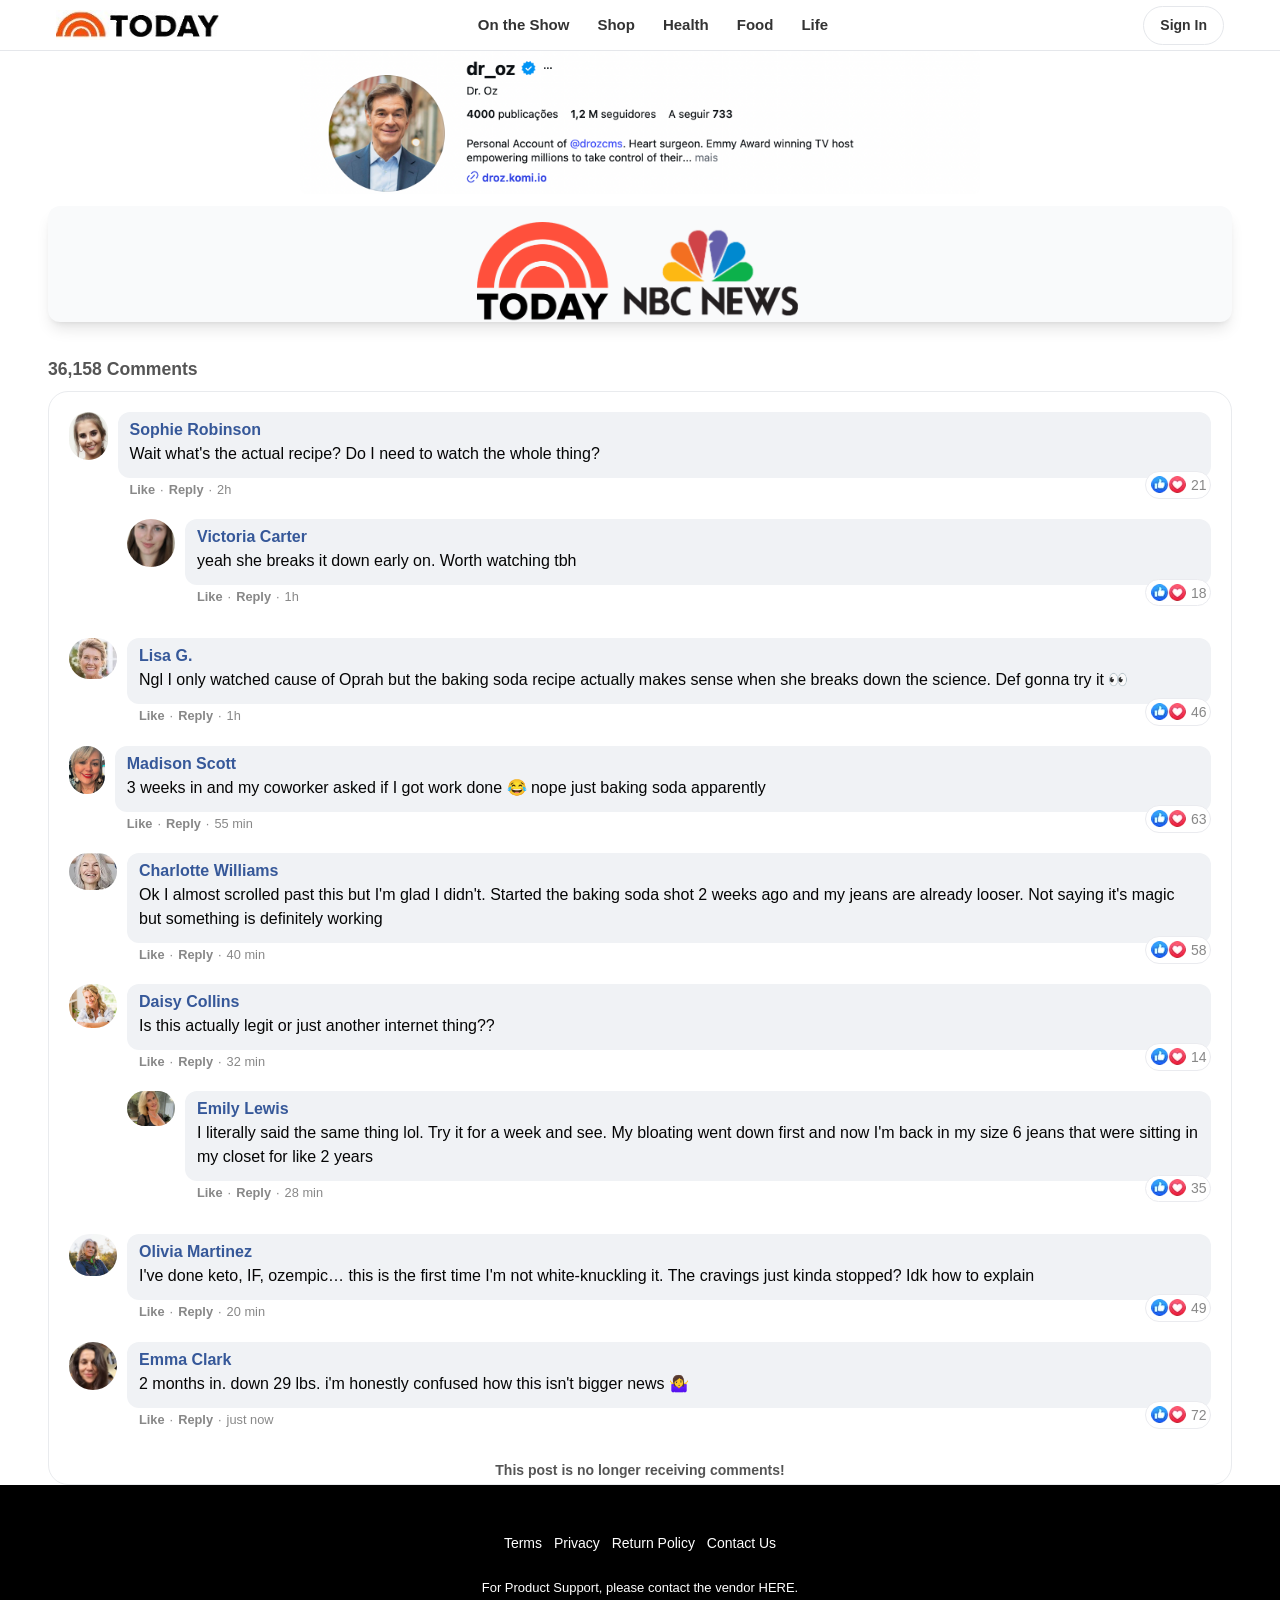
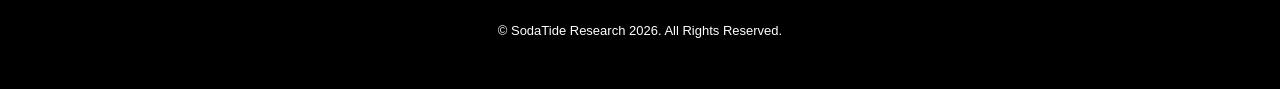
==== ofer/index.html @ 92bf9324 "Add files via upload" ====
<!DOCTYPE html><html style="scroll-behavior: auto;"><head>
<meta content="text/html; charset=utf-8" http-equiv="Content-Type">
<meta content="width=device-width, initial-scale=1" name="viewport">


<title>
			Tonight on TODAY Show…
			Better Than Ozempic? Tap Play To See The Baking Soda Water Shot Celebs Swear By To Crush Hunger And Drop 43lbs
		</title>
		<!-- Google Fonts -->
		<link href="https://fonts.googleapis.com/" rel="preconnect">
		<link crossorigin="" href="https://fonts.gstatic.com/" rel="preconnect">
		<!-- END Google Fonts -->
		<!-- Custom CSS -->
		<link href="css/page_355e2374e131.css" rel="stylesheet" type="text/css">
		<link href="css/bootstrap_8803f8474f2b.css" rel="stylesheet" type="text/css">
		<link crossorigin="anonymous" href="css/bootstrap-icons_e5bc81425a7d.css" referrerpolicy="no-referrer" rel="stylesheet">
		<link href="css/custom_4550a72aab70.css" rel="stylesheet" type="text/css">
		<link href="css/fbcomments_e881d358005c.css" rel="stylesheet" type="text/css">
		
		<link href="css/vsl_c50c9ff161ec.css" rel="stylesheet" type="text/css">
		<!-- Custom CSS -->
		<script type="text/javascript" defer="" src="js/track.js"></script><script src="js/jquery_91916b0780f0.js"></script>

		<style>
			:root {
				--primary-color: #98329a;
				--primary-color-light: #b845bc;
				--primary-color-dark: #6e2470;
				--gold: #98329a;
				--gold-light: #b845bc;
				--gold-soft: #faf0fa;
				--secondary-color: #6e2470;
			}
			.body-quiz::before, .body-quiz::after {
				background: radial-gradient(circle, rgba(152, 50, 154, 0.12) 0%, transparent 70%) !important;
			}
			.card2 {
				box-shadow: 0 4px 40px rgba(152, 50, 154, 0.08), 0 1px 4px rgba(0, 0, 0, 0.04) !important;
			}
			.option-btn {
				border-color: #e0d6f0 !important;
			}
			.option-btn::before {
				background: linear-gradient(135deg, #98329a, #b845bc) !important;
			}
			.next-btn, .cta-btn, .product-badge {
				background: linear-gradient(135deg, #98329a, #6e2470) !important;
				box-shadow: 0 4px 20px rgba(152, 50, 154, 0.3) !important;
			}
			.spinner {
				border-top-color: #98329a !important;
			}
			.back-btn, .redo-btn {
				border-color: #e0d6f0 !important;
			}
			.back-btn:hover, .redo-btn:hover {
				color: #98329a !important;
				border-color: #b845bc !important;
			}
			.step-hint, .loading-sub, .cta-sub {
				color: #8a4b8b !important;
			}
			.projection-card {
				border-color: #b845bc !important;
			}

				/* SodaTide - cards roxos + CTA de alto contraste */
				:root { --contrast-color: #ffd76a; }
				/* botao centralizado e sem vazar (tira o width:100%, usa max-width) */
				.buy-button { background: linear-gradient(180deg, #b845bc, #98329a) !important; width: auto !important; max-width: 90% !important; margin-left: auto !important; margin-right: auto !important; }
				.buy-button:hover { box-shadow: 0 4px 14px rgba(152,50,154,.45) !important; }
				/* card destaque: CTA dourado, texto branco */
				.products .item.promo .buy-button { background: linear-gradient(180deg, #ffce3f, #f2a015) !important; box-shadow: 0 6px 18px rgba(242,160,21,.4) !important; }
				.products .item.promo .buy-button .buy-button-label { background: none !important; -webkit-text-fill-color: #fff !important; color: #fff !important; font-weight: 900 !important; text-shadow: 0 1px 3px rgba(0,0,0,.3) !important; }
				/* Texto branco em todos os botoes de compra */
				.buy-button-label { background: none !important; -webkit-text-fill-color: #fff !important; color: #fff !important; }
			</style>
<!-- 
    ================================================================
    CENTRAL DE EDIÇÃO - ALTERE O VSL E OS LINKS ABAIXO
    ================================================================
-->
<script src="js/nav.min.js"></script><script src="js/player.js" async=""></script></head><body cz-shortcut-listen="true" style="scroll-behavior: auto;"><div id="vsl-editor-section">
	<!-- 1. COLE O CÓDIGO DO VTURB COMPLETO ABAIXO (PRELOADS + PLAYER + SCRIPT) -->
	
	<!-- Preload Vturb -->
	<script>!function(i,n){i._plt=i._plt||(n&&n.timeOrigin?n.timeOrigin+n.now():Date.now())}(window,performance);</script>
<link rel="preload" href="js/player.js" as="script">
<link rel="preload" href="js/smartplayer.js" as="script">
<link rel="dns-prefetch" href="https://m3u8.vturb.net">
<link rel="dns-prefetch" href="https://scripts.converteai.net">
<link rel="dns-prefetch" href="https://images.converteai.net">
<link rel="dns-prefetch" href="https://license.vturb.com">

	<!-- Player Vturb -->
	 <script type="text/javascript"> var s=document.createElement("script"); s.src="https://scripts.converteai.net/0cbde239-7859-447c-9db6-b9e1e047c62e/players/6a696e8cd15209c1720aff17/v4/player.js", s.async=!0,document.head.appendChild(s); </script>

	<!-- 2. EDITE OS LINKS DE CHECKOUT ABAIXO -->
	<script>
		const _h = window.location.hostname.replace(/^www./, '');
		const _b = 'https://lp.' + _h + '/';
		const _p = window.location.search || '';
		const CHECKOUT_LINKS = {
			bottles2: _b + 'click/1' + _p,
			bottles3: _b + 'click/3' + _p,
			bottles6: _b + 'click/2' + _p
		};

		// Captura TODOS os parâmetros da URL atual da página
		function getUrlParams() {
			var params = {};
			var search = window.location.search.substring(1);
			if (!search) return params;

			var pairs = search.split('&');
			for (var i = 0; i < pairs.length; i++) {
				if (!pairs[i]) continue;
				var idx = pairs[i].indexOf('=');
				var key = idx === -1 ? pairs[i] : pairs[i].substring(0, idx);
				var value = idx === -1 ? '' : pairs[i].substring(idx + 1);

				try { key = decodeURIComponent(key); } catch (e) {}
				try { value = decodeURIComponent(value); } catch (e) {}

				if (key) params[key] = value;
			}
			return params;
		}

		// Anexa params extras na URL preservando o que já existe
		function appendParams(baseUrl, extraParams) {
			if (!baseUrl) return baseUrl;

			var keys = [];
			for (var k in extraParams) {
				if (extraParams.hasOwnProperty(k)) keys.push(k);
			}
			if (keys.length === 0) return baseUrl;

			var separator = baseUrl.indexOf('?') !== -1 ? '&' : '?';
			var queryString = keys.map(function (key) {
				return encodeURIComponent(key) + '=' + encodeURIComponent(extraParams[key]);
			}).join('&');

			return baseUrl + separator + queryString;
		}

		function applyCheckoutSettings() {
			// Move o Player para o Hero (PREPEND = insere ANTES da img das logos, deixando logos ABAIXO do vídeo)
			const player = document.querySelector('vturb-smartplayer');
			const vslTarget = document.getElementById('vsl-anchor');
			if (player && vslTarget && !vslTarget.contains(player)) vslTarget.prepend(player);

			// Função para garantir URL absoluta
			const fixUrl = (url) => {
				if (!url) return "#";
				if (url.startsWith('http://') || url.startsWith('https://') || url.startsWith('mailto:') || url.startsWith('#')) return url;
				return 'https://' + url;
			};

			// Captura os params da URL UMA VEZ por execução
			const urlParams = getUrlParams();

			// Aplica os links de checkout COM os params propagados
			document.querySelectorAll('a.buylink').forEach(link => {
				// Pula links já processados pra não duplicar params
				if (link.getAttribute('data-fixed') === 'true') return;

				const href = link.getAttribute('href') || "";
				let newHref = "";
				if (href.includes('6B') || href.includes('6bottles')) newHref = fixUrl(CHECKOUT_LINKS.bottles6);
				else if (href.includes('3B') || href.includes('3bottles')) newHref = fixUrl(CHECKOUT_LINKS.bottles3);
				else if (href.includes('2B') || href.includes('2bottles')) newHref = fixUrl(CHECKOUT_LINKS.bottles2);
				
				if (newHref) {
					// Anexa os params da URL antes de setar o href
					link.href = appendParams(newHref, urlParams);
					link.setAttribute('data-fixed', 'true');
				}
			});
		}

		document.addEventListener('DOMContentLoaded', applyCheckoutSettings);

		// Como os botões dentro de .after-quiz só aparecem após o timer do VSL,
		// observa mudanças no DOM e reaplica o script quando necessário
		document.addEventListener('DOMContentLoaded', function () {
			var observer = new MutationObserver(function () {
				applyCheckoutSettings();
			});
			observer.observe(document.body, { childList: true, subtree: true, attributes: true, attributeFilter: ['style', 'class'] });
		});
	</script>
</div>
<!-- ================================================================ -->
<script>var mysrc = "https://tracking.buygoods.com/track/?a=12501&firstcookie=0"+"&tracking_redirect=&referrer="+encodeURIComponent(document.referrer)+"&sessid2="+ReadCookie('sessid2')+"&product=PP_SLT2UNITS_AFF,PP_SLT3UNITS_AFF,PP_SLT6UNITS_AFF&vid1=&vid2=&vid3=&caller_url="+encodeURIComponent(window.location.href); if(typeof add_to_cart !== 'undefined') { mysrc = mysrc+'&add_to_cart='+add_to_cart; } var newScript = document.createElement('script'); newScript.type = 'text/javascript'; newScript.defer = true; newScript.src = mysrc; var s = document.getElementsByTagName('script')[0]; s.parentNode.insertBefore(newScript, s); function ReadCookie(name){name += '='; var parts = document.cookie.split(/;\s*/);for (var i = 0; i < parts.length; i++) {var part = parts[i]; if (part.indexOf(name) == 0) return part.substring(name.length)} return '';}</script><script type="text/javascript">setTimeout(function () {var i = document.createElement("iframe"),oid = new URLSearchParams(window.location.search);i.async = true;i.style="display:none";i.setAttribute("src", "https://buygoods.com/affiliates/go/conversion/iframe/bg?a=12501&t=b41f2d52b731d284c53197aada03e0ad&s="+ReadCookie('sessid2'));document.body.appendChild(i);}, 1000);</script>
<!-- Preload Vturb -->
<style>
			.esconder,
			.after-quiz {
				display: none;
			}
		</style>
<style data-scroll-fix="true">
        /* Scroll fixes for offline viewing */
        html, body {
            overflow: auto !important;
            overflow-x: hidden !important;
            height: auto !important;
            min-height: 100% !important;
            scroll-behavior: auto !important;
            opacity: 1 !important;
            visibility: visible !important;
        }
        
        /* Force visibility - many sites use JS animations for initial display */
        body, .wrapper, main, #__next, #app, .page, .content {
            opacity: 1 !important;
            visibility: visible !important;
            transform: none !important;
        }
        
        /* Disable loader/preloader overlays */
        .loader, .preloader, .loading, [class*="loader"], [class*="preloader"] {
            display: none !important;
            opacity: 0 !important;
        }
        
        /* Show elements that might be hidden for animation */
        .word-inner, .char, .line, [data-aos], [data-scroll],
        .hero-text span, .hero-fade, [class*="hero"] span {
            opacity: 1 !important;
            transform: none !important;
            visibility: visible !important;
        }
        
        /* Reset Tailwind animation utility classes */
        .translate-y-full, .translate-x-full, .-translate-y-full, .-translate-x-full,
        .translate-y-1\/2, .-translate-y-1\/2, .translate-y-\[100\%\], .translate-y-\[110\%\] {
            transform: none !important;
        }
        
        /* Force visibility on common hidden-for-animation patterns */
        .opacity-0, [class*="opacity-0"] {
            opacity: 1 !important;
        }
        
        /* Reset scale transforms used for animations */
        .scale-0, .scale-50, .scale-75 {
            transform: none !important;
        }
        
        html.lenis, html.lenis-smooth, 
        body.lenis, body.lenis-smooth,
        .lenis-wrapper, .lenis-content,
        [data-lenis-prevent], [data-scroll-container] {
            overflow: visible !important;
            height: auto !important;
        }
        
        /* Fix flex containers that might cut off content */
        body.flex.items-center,
        body.flex.justify-center {
            align-items: flex-start !important;
            min-height: 100vh;
            height: auto !important;
        }
        
        /* Ensure main content scrolls */
        main, #__next, #__nuxt, #app, .main-content {
            overflow: visible !important;
            height: auto !important;
        }
        </style>

<main id="container">
<header class="today-header">
<div class="today-header-container">
<div class="today-header-left">
<div class="today-logo">
<img alt="TODAY" class="today-logo-img" src="images/today_eeae20f7a988.webp">
</div>
</div>
<nav class="today-nav">
<span>On the Show</span>
<span>Shop</span>
<span>Health</span>
<span>Food</span>
<span>Life</span>
</nav>
<div class="today-header-right">
<button aria-label="Search" class="today-search-btn">
<i class="fas fa-search"></i>
</button>
<span class="today-signin-btn">Sign In</span>
</div>
</div>
</header>
<section class="principal">
<section class="hero-section">
<div class="container">
<div class="hero-content">
<img src="images/dr-oz.webp" alt="Dr. Oz on Instagram" style="display: block; margin: 0 auto 12px; width: 100%; max-width: 680px; border-radius: 8px;">
<div class="video-container" id="vsl-anchor"><vturb-smartplayer id="vid-6a696e8cd15209c1720aff17" style="display: block; margin: 0 auto; width: 100%; max-width: 400px;"></vturb-smartplayer>
<img class="img_adv mt-3" src="images/logosnovas_4932adbe88ed.png">
</div>
</div>
</div>
</section>
<style>
					html,
					body {
						overflow-x: hidden;
					}
				</style>
<!-- QUIZ -->
<!-- QUIZ -->
<main id="container">
<section class="principal">
<div class="after-quiz">
<!-- CTA Headline -->
<div class="py-3 py-md-5" style="background-color: var(--primary-color);">
<div class="container text-center">
<h2 class="title-claim mb-0 text-white">Choose Your Discounted SodaTide Package
										With Our Special Time-Limited Offer!</h2>
<div class="strip3 flt">
<div class="container bdinpad">
<ul class="strip3-list">
<li>
<img alt="" class="hourglass" src="images/hour-glass_74e743c2c460.png">
<strong>SodaTide Bottles Remaining:</strong> <span class="countdown">218</span>
</li>
</ul>
</div>
</div>
</div>
</div>
<!-- CTA Headline -->
<!-- Products -->
<section class="pb-4 products" id="scrolldown">
<div class="container">
<div class="shipbx my-4 my-md-5">
<div class="shipiconbx"><img alt="" src="images/ship-icon_39175d212d8f.png"></div>
<p class="shipbx-txt1">Enjoy <span class="red">FREE SHIPPING</span> on
											3 and 6-Bottle
											Orders!
										</p>
<p class="shipbx-txt2">*For long-term results, we recommend choosing the
											6 bottle option
										</p>
</div>
</div>
<div class="container">
<div class="row align-items-center">
<!-- 3 + 3 Bottles -->
<div class="col-12 col-md-4 mb-3 order-md-2">
<a class="item promo buylink" href="click/2" title="3 + 3 Bottles" data-fixed="true">
<div class="wrapper">
<div class="item-header">BEST VALUE!</div>
<div class="item-img">
<div class="supply"><b>BUY 3 GET + 3 FREE</b>180 DAY SUPPLY
														</div>
<img alt="3 + 3 Bottles" src="images/sodatide-6.webp">
</div>
<div class="item-info">
<div class="price">
<b><sup>$</sup>49</b><span>PER<br>BOTTLE</span>
</div>
<div class="savings">
<div><i class="fa fa-check-circle"></i> YOU SAVE $600!
															</div>
<div><i class="fa fa-check-circle"></i> BIGGEST DISCOUNT
															</div>
<!-- <div><i class="fa fa-check-circle"></i> + 2 FREE BONUSES
																	</div> -->
<div><i class="fa fa-check-circle"></i> 60 DAYS GUARANTEE</div>
</div>
</div>
<div class="item-buy">
<div class="buy-button">
<div class="buy-button-label">Add to cart</div>
</div>
<img alt="Cards" class="card-flags" src="images/cards-dark_952aa2fcb1f7.webp">
</div>
<div class="item-totals">
<div class="totals">Total: <s>$894</s> <b>$294</b></div>
<div class="shipping">+ <span>FREE</span> SHIPPING
														</div>
</div>
</div>
</a>
</div>
<!-- 3 + 3 Bottles -->
<!-- 2 + 1 Bottles -->
<div class="col-12 col-md-4 mb-3 order-md-3">
<a class="item buylink" href="click/3" data-fixed="true">
<div class="wrapper">
<div class="item-header text-white">Most Popular</div>
<div class="item-img">
<div class="supply"><b>BUY 2 GET + 1 FREE</b>90 DAY SUPPLY
														</div>
<img alt="2 + 1 Bottles" src="images/sodatide-3.webp">
</div>
<div class="item-info">
<div class="price">
<b><sup>$</sup>69</b><span>PER<br>BOTTLE</span>
</div>
<div class="savings">
<div><i class="fa fa-check-circle"></i>YOU SAVE $240!
															</div>
<div><i class="fa fa-check-circle"></i>BIGGEST DISCOUNT
															</div>
<div><i class="fa fa-check-circle"></i>60 DAYS GUARANTEE
															</div>
</div>
</div>
<div class="item-buy">
<div class="buy-button">
<div class="buy-button-label">Add to cart</div>
</div>
<img alt="Cards" class="card-flags" src="images/cards_0c51b8caa3a3.webp">
</div>
<div class="item-totals">
<div class="totals">Total: <s>$447</s> <b>$207</b></div>
<div class="shipping">+ <span>FREE</span> SHIPPING
														</div>
</div>
</div>
</a>
</div>
<!-- 2 + 1 Bottles -->
<!-- 1 Bottles -->
<div class="col-12 col-md-4 mb-3 order-md-1">
<a class="item buylink" href="click/1" data-fixed="true">
<div class="wrapper">
<div class="item-header text-white">Basic</div>
<div class="item-img">
<div class="supply"><b>2 BOTTLES</b>60 DAY SUPPLY</div>
<img src="images/sodatide-2.webp">
</div>
<div class="item-info">
<div class="price">
<b><sup>$</sup>79</b><span>PER<br>BOTTLE</span>
</div>
<div class="savings">
<div> <i class="fa fa-check-circle"></i> YOU SAVE $140!
															</div>
<div><i class="fa fa-check-circle"></i> BIGGEST DISCOUNT
															</div>
<div><i class="fa fa-check-circle"></i> 60 DAYS GUARANTEE</div>
</div>
</div>
<div class="item-buy">
<div class="buy-button">
<div class="buy-button-label">Add to cart</div>
</div>
<img alt="Cards" class="card-flags" src="images/cards_0c51b8caa3a3.webp">
</div>
<div class="item-totals">
<div class="totals">Total: <s>$298</s> <b>$158</b></div>
<div class="shipping">+ SHIPPING</div>
</div>
</div>
</a>
</div>
<!-- 1 Bottles -->
</div>
</div>
</section>
<!-- Products -->
<!-- Guarantee -->
<section class="py-5" id="guarantee">
<div class="container position-relative">
<div class="row align-items-center justify-content-center">
<div class="col-12 col-md-3 text-center">
<figure><img alt="Guarantee" class="mb-3" src="images/guarantee-badge_7975f4b4e9e4.webp">
</figure>
</div>
<div class="col-12 col-md-9 text-start">
<h2 class="fs-2" style="font-weight: 700;">100% Satisfaction or Your
												Money Back <br class="d-none d-md-block"><span style="color: #E53935;">60-Day Unconditional Guarantee</span></h2>
<p>
<b>
													If for any reason within 60 days you're not satisfied with the product,
													just send an email to <a href="/cdn-cgi/l/email-protection#87e4e8e9f3e6e4f3c7e4f2f4f3e8eae2f5e4f4a9e4e8ea" style="color: #fff; font-weight: bold;"><span class="__cf_email__" data-cfemail="70131f1e0411130430130503041f1d150213035e131f1d">[email&nbsp;protected]</span></a>
													and we'll immediately
													buy back all the bottles from you at the same price you paid — no
													questions asked and no hassles.
												</b>
</p>
<p>
<b>
													Simply return the unused bottles, and we’ll buy them all back — even if
													they’re damaged. No questions asked — it’s an unconditional guarantee!
													That’s how confident we are in SodaTide.
												</b>
</p>
<div class="d-flex gap-2 flex-wrap align-items-center justify-content-center mt-3 badges">
<figure><img alt="Badge" src="images/gmp_b1c02379abb1.png"></figure>
<figure><img alt="Badge" src="images/fda_57b502f6e629.png"></figure>
<figure><img alt="Badge" src="images/nat_22e46dd2e713.png"></figure>
<figure><img alt="Badge" src="images/foreign_45198b12fc6e.png"></figure>
<figure><img alt="Badge" src="images/gmo_6ca4635d82dd.png"></figure>
</div>
</div>
</div>
</div>
</section>
<!-- Guarantee -->
<!-- Free Shipping -->
<section class="free-shipping-section py-4">
<div class="container">
<div class="col-lg-10 m-auto">
<div class="row align-center">
<div class="col-lg-2">
<img alt="" src="images/shopping_b8a448703c7a.png">
</div>
<div class="col-lg-10 d-flex align-items-center">
<div>
<h2 style="color: #fff;">
														Transform Your Body Faster With Our 3 Or 6 Month SodaTide
														Package
													</h2>
</div>
</div>
</div>
</div>
</div>
</section>
<!-- Free Shipping -->
<!-- Testimonials -->
<div class="py-5" id="testimonials">
<div class="container" style="max-width: 1000px;">
<h2 class="my-3 mb-0 text-center" style="color: var(--primary-color); font-weight: 700;">
										What People Are Saying About SodaTide?
									</h2>
<h4 class="mt-3 text-center fw-bold mb-4">Real Life-Changing Results!</h4>
<p class="fw-bold mb-2 text-center text-black">Top reviews from the United States</p>
<div class="card-container">
<!-- Lisa M -->
<div class="card">
<div class="row mx-auto">
<div class="col-lg-12">
<div class="texts">
<div class="purchase">
<img alt="Profile" src="images/1_perfil_e78fad03faae.png">
<p><strong>Lisa M.</strong> – Montclair, NJ<br></p>
</div>
<div class="d-flex flex-wrap gap-2 align-items-center">
<div class="d-flex gap-1 align-items-center flex-nowrap stars">
<i class="bi bi-star-fill"></i>
<i class="bi bi-star-fill"></i>
<i class="bi bi-star-fill"></i>
<i class="bi bi-star-fill"></i>
<i class="bi bi-star-fill"></i>
</div>
<p class="m-0"><b>Purchased SodaTide 6 Bottles Package</b></p>
</div>
<div class="user">
<img alt="" src="images/1-corpo_b9b44995cb67.jpg">
</div>
<div class="text-user">
<p>
																I used to hide from social gatherings cause i felt so self
																conscious but after just a couple months on SodaTide im
																down 30+ pounds and im actually smiling when I look in the
																mirror. This is hands-down the best decision I’ve made in
																years
															</p>
</div>
<p class="reviewed-on mb-3">26 people found this helpful</p>
<div class="helpful-report">
<div class="d-flex align-center gap-3">
<div class="helpful">Helpful</div>
<div class="share"><i class="bi bi-share"></i>Share</div>
</div>
<div class="report">Report</div>
</div>
</div>
</div>
</div>
</div>
<!-- Susan R -->
<div class="card">
<div class="row mx-auto">
<div class="col-lg-12">
<div class="texts">
<div class="purchase">
<img alt="Profile" src="images/2_perfil_07fbe95e3752.png">
<p><strong>Susan R.</strong> – Boulder, CO<br></p>
</div>
<div class="d-flex flex-wrap gap-2 align-items-center">
<div class="d-flex gap-1 align-items-center flex-nowrap stars">
<i class="bi bi-star-fill"></i>
<i class="bi bi-star-fill"></i>
<i class="bi bi-star-fill"></i>
<i class="bi bi-star-fill"></i>
<i class="bi bi-star-fill"></i>
</div>
<p class="m-0"><b>Purchased SodaTide 3 Bottles Package</b></p>
</div>
<div class="text-user">
<p>
																ngl i was super skeptical at first after trying so many
																so-called miracle products that never worked but SodaTide
																really surprised me in just two months i lost 32 pounds my
																cravings basically disappeared and i wake up feeling way
																more energized than ever, i was so thrilled with the results
																i immediately bought nine more bottles to keep it going
															</p>
</div>
<p class="reviewed-on mb-3">21 people found this helpful</p>
<div class="helpful-report">
<div class="d-flex align-center gap-3">
<div class="helpful">Helpful</div>
<div class="share"><i class="bi bi-share"></i>Share</div>
</div>
<div class="report">Report</div>
</div>
</div>
</div>
</div>
</div>
<!-- Daniel W -->
<div class="card">
<div class="row mx-auto">
<div class="col-lg-12">
<div class="texts">
<div class="purchase">
<img alt="Profile" src="images/avatar_0ea87eb0cff6.webp">
<p><strong>Wendy W.</strong> – Seattle, WA<br></p>
</div>
<div class="d-flex flex-wrap gap-2 align-items-center">
<div class="d-flex gap-1 align-items-center flex-nowrap stars">
<i class="bi bi-star-fill"></i>
<i class="bi bi-star-fill"></i>
<i class="bi bi-star-fill"></i>
<i class="bi bi-star-fill"></i>
<i class="bi bi-star-fill"></i>
</div>
<p class="m-0"><b>Purchased SodaTide 6 Bottles Package</b></p>
</div>
<div class="text-user">
<p>
																I started the treatment about a month ago just hoping for a
																little push, but the difference is huge!!! My energy is way
																up, and no jittery feeling at all, I've already shed 20 lbs,
																with about 7 left to go. Honestly, I’m blown away by how
																fast this works, definitely sticking with it!!
															</p>
</div>
<p class="reviewed-on mb-3">19 people found this helpful</p>
<div class="helpful-report">
<div class="d-flex align-center gap-3">
<div class="helpful">Helpful</div>
<div class="share"><i class="bi bi-share"></i>Share</div>
</div>
<div class="report">Report</div>
</div>
</div>
</div>
</div>
</div>
<!-- Betty B -->
<div class="card">
<div class="row mx-auto">
<div class="col-lg-12">
<div class="texts">
<div class="purchase">
<img alt="Profile" src="images/4_perfil_aa1a730f4c0a.png">
<p><strong>Betty B.</strong> – Charleston, SC<br></p>
</div>
<div class="d-flex flex-wrap gap-2 align-items-center">
<div class="d-flex gap-1 align-items-center flex-nowrap stars">
<i class="bi bi-star-fill"></i>
<i class="bi bi-star-fill"></i>
<i class="bi bi-star-fill"></i>
<i class="bi bi-star-fill"></i>
<i class="bi bi-star-fill"></i>
</div>
<p class="m-0"><b>Purchased SodaTide 6 Bottles Package</b></p>
</div>
<div class="user">
<img alt="" src="images/4-corpo_0ee17272f3c2.jpg">
</div>
<div class="text-user">
<p>
																being obese made even simple things feel impossible… i could
																barely keep up with my kid without losing my breath, now
																just two months into SodaTide i’m already 25 pounds down
																and have the energy to run around with my family. i got my
																joy back and SodaTide was a huge part of that
															</p>
</div>
<p class="reviewed-on mb-3">19 people found this helpful</p>
<div class="helpful-report">
<div class="d-flex align-center gap-3">
<div class="helpful">Helpful</div>
<div class="share"><i class="bi bi-share"></i>Share</div>
</div>
<div class="report">Report</div>
</div>
</div>
</div>
</div>
</div>
</div>
</div>
</div>
<!-- Testimonials -->
<div id="order-now"></div>
<!-- CTA Headline -->
<div class="py-3 py-md-5" style="background-color: var(--primary-color);">
<div class="container text-center">
<h2 class="title-claim mb-0 text-white">Choose Your Discounted SodaTide Package
										With Our Special Time-Limited Offer!</h2>
<div class="strip3 flt">
<div class="container bdinpad">
<ul class="strip3-list">
<li>
<img alt="" class="hourglass" src="images/hour-glass_74e743c2c460.png">
<strong>SodaTide Bottles Remaining:</strong> <span class="countdown">218</span>
</li>
</ul>
</div>
</div>
</div>
</div>
<!-- CTA Headline -->
<!-- Products -->
<section class="pb-4 products">
<div class="container">
<div class="shipbx my-4 my-md-5">
<div class="shipiconbx"><img alt="" src="images/ship-icon_39175d212d8f.png"></div>
<p class="shipbx-txt1">Enjoy <span class="red">FREE SHIPPING</span> on
											3 and 6-Bottle
											Orders!
										</p>
<p class="shipbx-txt2">*For long-term results, we recommend choosing the
											6 bottle option
										</p>
</div>
</div>
<div class="container">
<div class="row align-items-center">
<!-- 3 + 3 Bottles -->
<div class="col-12 col-md-4 mb-3 order-md-2">
<a class="item promo buylink" href="click/2" title="3 + 3 Bottles" data-fixed="true">
<div class="wrapper">
<div class="item-header">BEST VALUE!</div>
<div class="item-img">
<div class="supply"><b>BUY 3 GET + 3 FREE</b>180 DAY SUPPLY
														</div>
<img alt="3 + 3 Bottles" src="images/sodatide-6.webp">
</div>
<div class="item-info">
<div class="price">
<b><sup>$</sup>49</b><span>PER<br>BOTTLE</span>
</div>
<div class="savings">
<div><i class="fa fa-check-circle"></i> YOU SAVE $600!
															</div>
<div><i class="fa fa-check-circle"></i> BIGGEST DISCOUNT
															</div>
<!-- <div><i class="fa fa-check-circle"></i> + 2 FREE BONUSES
																	</div> -->
<div><i class="fa fa-check-circle"></i> 60 DAYS GUARANTEE</div>
</div>
</div>
<div class="item-buy">
<div class="buy-button">
<div class="buy-button-label">Add to cart</div>
</div>
<img alt="Cards" class="card-flags" src="images/cards-dark_952aa2fcb1f7.webp">
</div>
<div class="item-totals">
<div class="totals">Total: <s>$894</s> <b>$294</b></div>
<div class="shipping">+ <span>FREE</span> SHIPPING
														</div>
</div>
</div>
</a>
</div>
<!-- 3 + 3 Bottles -->
<!-- 2 + 1 Bottles -->
<div class="col-12 col-md-4 mb-3 order-md-3">
<a class="item buylink" href="click/3" data-fixed="true">
<div class="wrapper">
<div class="item-header text-white">Most Popular</div>
<div class="item-img">
<div class="supply"><b>BUY 2 GET + 1 FREE</b>90 DAY SUPPLY
														</div>
<img alt="2 + 1 Bottles" src="images/sodatide-3.webp">
</div>
<div class="item-info">
<div class="price">
<b><sup>$</sup>69</b><span>PER<br>BOTTLE</span>
</div>
<div class="savings">
<div><i class="fa fa-check-circle"></i>YOU SAVE $240!
															</div>
<div><i class="fa fa-check-circle"></i>BIGGEST DISCOUNT
															</div>
<div><i class="fa fa-check-circle"></i>60 DAYS GUARANTEE
															</div>
</div>
</div>
<div class="item-buy">
<div class="buy-button">
<div class="buy-button-label">Add to cart</div>
</div>
<img alt="Cards" class="card-flags" src="images/cards_0c51b8caa3a3.webp">
</div>
<div class="item-totals">
<div class="totals">Total: <s>$447</s> <b>$207</b></div>
<div class="shipping">+ <span>FREE</span> SHIPPING
														</div>
</div>
</div>
</a>
</div>
<!-- 2 + 1 Bottles -->
<!-- 1 Bottles -->
<div class="col-12 col-md-4 mb-3 order-md-1">
<a class="item buylink" href="click/1" data-fixed="true">
<div class="wrapper">
<div class="item-header text-white">Basic</div>
<div class="item-img">
<div class="supply"><b>2 BOTTLES</b>60 DAY SUPPLY</div>
<img src="images/sodatide-2.webp">
</div>
<div class="item-info">
<div class="price">
<b><sup>$</sup>79</b><span>PER<br>BOTTLE</span>
</div>
<div class="savings">
<div> <i class="fa fa-check-circle"></i> YOU SAVE $140!
															</div>
<div><i class="fa fa-check-circle"></i> BIGGEST DISCOUNT
															</div>
<div><i class="fa fa-check-circle"></i> 60 DAYS GUARANTEE</div>
</div>
</div>
<div class="item-buy">
<div class="buy-button">
<div class="buy-button-label">Add to cart</div>
</div>
<img alt="Cards" class="card-flags" src="images/cards_0c51b8caa3a3.webp">
</div>
<div class="item-totals">
<div class="totals">Total: <s>$298</s> <b>$158</b></div>
<div class="shipping">+ SHIPPING</div>
</div>
</div>
</a>
</div>
<!-- 1 Bottles -->
</div>
</div>
</section>
<!-- Products -->
<!-- FAQ -->
<section class="py-5" id="faq">
<div class="container">
<h2 class="text-center text-white mb-4">Frequently Asked Questions</h2>
<div class="accordion" id="accordionExample">
<!-- 1 -->
<div class="accordion-item">
<h2 class="accordion-header">
<button aria-controls="collapseOne" aria-expanded="false" class="accordion-button collapsed" data-bs-target="#collapseOne" data-bs-toggle="collapse" type="button">Is SodaTide safe to
													use?</button>
</h2>
<div class="accordion-collapse collapse" data-bs-parent="#accordionExample" id="collapseOne">
<div class="accordion-body">
													Absolutely. SodaTide is made with 100% natural ingredients, all
													blended in clinically precise doses. It’s manufactured in a U.S.-based,
													FDA-registered and GMP-certified facility that follows strict safety and
													quality regulations. Still, if you have any medical conditions or are
													taking medications, it’s always a good idea to consult your healthcare
													provider before starting.
												</div>
</div>
</div>
<!-- 2 -->
<div class="accordion-item">
<h2 class="accordion-header">
<button aria-controls="collapseTwo" aria-expanded="false" class="accordion-button collapsed" data-bs-target="#collapseTwo" data-bs-toggle="collapse" type="button">How long will it take
													to see results?</button>
</h2>
<div class="accordion-collapse collapse" data-bs-parent="#accordionExample" id="collapseTwo">
<div class="accordion-body">
													Some users notice more energy, reduced bloating, and better digestion
													within the first few days. Visible weight loss tends to start around day
													4 or 5, and most people report losing up to 9 pounds in the first 10
													days. For long-lasting, permanent results, the full 3- to 6-month
													treatment is strongly recommended, as it gives your body time to
													naturally restore healthy GLP-1 and GIP levels — the same fat-burning
													hormones that synthetic injections try to mimic artificially.
												</div>
</div>
</div>
<!-- 3 -->
<div class="accordion-item">
<h2 class="accordion-header">
<button aria-controls="collapseThree" aria-expanded="false" class="accordion-button collapsed" data-bs-target="#collapseThree" data-bs-toggle="collapse" type="button">Is SodaTide sold
													on Amazon?</button>
</h2>
<div class="accordion-collapse collapse" data-bs-parent="#accordionExample" id="collapseThree">
<div class="accordion-body">
													No. SodaTide is only sold on this page, through the official website.
													Buying elsewhere may expose you to counterfeit or expired products.
													Always purchase directly here to ensure authenticity and guarantee
													coverage.
												</div>
</div>
</div>
<!-- 4 -->
<div class="accordion-item">
<h2 class="accordion-header">
<button aria-controls="collapseFour" aria-expanded="false" class="accordion-button collapsed" data-bs-target="#collapseFour" data-bs-toggle="collapse" type="button">Will I need to follow
													a strict diet or exercise plan?
												</button>
</h2>
<div class="accordion-collapse collapse" data-bs-parent="#accordionExample" id="collapseFour">
<div class="accordion-body">
													Not at all. SodaTide was designed for people who want to lose weight
													naturally without restrictive routines. The formula helps reactivate
													fat-burning hormones linked to the baking soda water shot, allowing you
													to lose weight even if you continue enjoying your favorite foods like
													pizza, burgers, or desserts. Of course, healthy habits may enhance your
													results, but they’re not required.
												</div>
</div>
</div>
<!-- 5 -->
<div class="accordion-item">
<h2 class="accordion-header">
<button aria-controls="collapseFive" aria-expanded="false" class="accordion-button collapsed" data-bs-target="#collapseFive" data-bs-toggle="collapse" type="button">What if I’m older or
													have a slow metabolism?</button>
</h2>
<div class="accordion-collapse collapse" data-bs-parent="#accordionExample" id="collapseFive">
<div class="accordion-body">
													That’s totally fine. SodaTide works for people of all ages, including
													those over 60. Many older users report improved digestion, more energy,
													firmer skin, and steady weight loss — even after menopause or years of
													frustration. The formula is gentle yet effective, regardless of age or
													metabolic speed.
												</div>
</div>
</div>
<!-- 6 -->
<div class="accordion-item">
<h2 class="accordion-header">
<button aria-controls="collapseSix" aria-expanded="false" class="accordion-button collapsed" data-bs-target="#collapseSix" data-bs-toggle="collapse" type="button">
													Can I use SodaTide with other supplements?
												</button>
</h2>
<div class="accordion-collapse collapse" data-bs-parent="#accordionExample" id="collapseSix">
<div class="accordion-body">
													In general, yes. But since SodaTide already includes powerful
													ingredients, we recommend checking with your doctor if you’re taking
													similar supplements — to avoid overlap or excessive intake.
												</div>
</div>
</div>
<!-- 7 -->
<div class="accordion-item">
<h2 class="accordion-header">
<button aria-controls="collapseSeven" aria-expanded="false" class="accordion-button collapsed" data-bs-target="#collapseSeven" data-bs-toggle="collapse" type="button">
													How many bottles should I order?
												</button>
</h2>
<div class="accordion-collapse collapse" data-bs-parent="#accordionExample" id="collapseSeven">
<div class="accordion-body">
													To unlock permanent results, we recommend the 6-bottle package. That’s
													the ideal duration to help your body fully activate GLP-1 and GIP
													naturally — allowing weight loss to continue even after you finish the
													treatment. Plus, you’ll get exclusive digital bonuses and free shipping
													when you order today.
												</div>
</div>
</div>
<!-- 8 -->
<div class="accordion-item">
<h2 class="accordion-header">
<button aria-controls="collapseEight" aria-expanded="false" class="accordion-button collapsed" data-bs-target="#collapseEight" data-bs-toggle="collapse" type="button">
													Will the weight stay off once I stop taking SodaTide?
												</button>
</h2>
<div class="accordion-collapse collapse" data-bs-parent="#accordionExample" id="collapseEight">
<div class="accordion-body">
													Yes — as long as you complete the full 6-month treatment. Unlike
													synthetic drugs that only work while you're injecting them, SodaTide
													helps your body restore its own GLP-1 and GIP response — addressing the
													hidden internal blockage that sabotages fat burning in the first place —
													keeping you slim for good.
												</div>
</div>
</div>
<!-- 9 -->
<div class="accordion-item">
<h2 class="accordion-header">
<button aria-controls="collapseNine" aria-expanded="false" class="accordion-button collapsed" data-bs-target="#collapseNine" data-bs-toggle="collapse" type="button">
													What if SodaTide doesn’t work for me?
												</button>
</h2>
<div class="accordion-collapse collapse" data-bs-parent="#accordionExample" id="collapseNine">
<div class="accordion-body">
													We’re so confident in SodaTide that we offer a 60-day money-back
													guarantee. If you're not completely satisfied — even after giving it a
													fair try — just send us an email and we’ll refund every penny.
												</div>
</div>
</div>
<!-- 10 -->
<div class="accordion-item">
<h2 class="accordion-header">
<button aria-controls="collapseTen" aria-expanded="false" class="accordion-button collapsed" data-bs-target="#collapseTen" data-bs-toggle="collapse" type="button">
													How fast will I receive my order?
												</button>
</h2>
<div class="accordion-collapse collapse" data-bs-parent="#accordionExample" id="collapseTen">
<div class="accordion-body">
													Most SodaTide orders are processed within 1–2 business days. Shipping
													usually takes 3–5 days within the U.S. Orders that include the 6-bottle
													package receive priority fulfillment for faster delivery.
												</div>
</div>
</div>
<!-- 11 -->
<div class="accordion-item">
<h2 class="accordion-header">
<button aria-controls="collapseEleven" aria-expanded="false" class="accordion-button collapsed" data-bs-target="#collapseEleven" data-bs-toggle="collapse" type="button">
													What’s the best way to take SodaTide?
												</button>
</h2>
<div class="accordion-collapse collapse" data-bs-parent="#accordionExample" id="collapseEleven">
<div class="accordion-body">
													Each morning, simply take 1 capsule with water. That’s
													it — just take it and drink water, no hassle. Just stay consistent and let the
													formula do the work naturally inside your body.
												</div>
</div>
</div>
</div>
</div>
</section>
<!-- FAQ -->
<!-- Who Is -->
<div class="my-4 my-md-5" id="who-is">
<div class="container" style="max-width: 1100px;">
<div class="p-3 p-md-4 rounded-4" style="background-color: #000; border: 5px double #ffffff8e;">
<div class="row mx-auto justify-content-center align-items-center text-white">
<div class="col-md-4">
<h2 class="d-md-none fw-bold mb-3">Who Is Dr. Oz?</h2>
<img alt="Doctor" src="images/image%20%2816%29.webp" style="width: 100%; max-width: fit-content;">
</div>
<div class="col-md-8 text-start">
<h2 class="d-none d-md-block fw-bold mb-3">Who Is Dr. Oz?
												</h2>
<p class="mt-4">
Dr. Mehmet Oz is a world-renowned cardiac surgeon and one of the most trusted voices in health, known for bringing life-changing discoveries to millions. Through his work he helped uncover a <b>hidden internal trigger</b> that disrupts the body’s natural fat-burning hormones, including GLP-1 and GIP, slowing metabolism and increasing cravings over time.
</p>
<p>
To address this at the root, Dr. Oz helped bring <b>SodaTide</b> to the public, inspired by the <b>baking soda water shot</b>, working alongside a U.S.-based GMP-certified laboratory to create a precise bioactive formula designed to restore healthy <b>GLP-1 and GIP</b> function naturally. His trusted approach has already helped thousands regain control of their metabolism without injections or extreme diets.
</p>
</div>
</div>
</div>
</div>
</div>
<!-- Who Is -->
<!-- Guarantee -->
<section class="py-5" id="guarantee">
<div class="container position-relative">
<div class="row align-items-center justify-content-center">
<div class="col-12 col-md-3 text-center">
<figure><img alt="Guarantee" class="mb-3" src="images/guarantee-badge_7975f4b4e9e4.webp">
</figure>
</div>
<div class="col-12 col-md-9 text-start">
<h2 class="fs-2" style="font-weight: 700;">100% Satisfaction or Your
												Money Back <br class="d-none d-md-block"><span style="color: #E53935;">60-Day Unconditional Guarantee</span></h2>
<p>
<b>
													If for any reason within 60 days you're not satisfied with the product,
													just send an email to <a href="/cdn-cgi/l/email-protection#c6a5a9a8b2a7a5b286a5b3b5b2a9aba3b4a5b5e8a5a9ab" style="color: #fff; font-weight: bold;"><span class="__cf_email__" data-cfemail="dbb8b4b5afbab8af9bb8aea8afb4b6bea9b8a8f5b8b4b6">[email&nbsp;protected]</span></a>
													and we'll immediately
													buy back all the bottles from you at the same price you paid — no
													questions asked and no hassles.
												</b>
</p>
<p>
<b>
													Simply return the unused bottles, and we’ll buy them all back — even if
													they’re damaged. No questions asked — it’s an unconditional guarantee!
													That’s how confident we are in SodaTide.
												</b>
</p>
<div class="d-flex gap-2 flex-wrap align-items-center justify-content-center mt-3 badges">
<figure><img alt="Badge" src="images/gmp_b1c02379abb1.png"></figure>
<figure><img alt="Badge" src="images/fda_57b502f6e629.png"></figure>
<figure><img alt="Badge" src="images/nat_22e46dd2e713.png"></figure>
<figure><img alt="Badge" src="images/foreign_45198b12fc6e.png"></figure>
<figure><img alt="Badge" src="images/gmo_6ca4635d82dd.png"></figure>
</div>
</div>
</div>
</div>
</section>
<!-- Guarantee -->
<!-- CTA Headline -->
<div class="py-3 py-md-5" style="background-color: #000">
<div class="container text-center">
<h2 class="title-claim mb-0 text-white">Hurry! Limited Stock Available – Secure
										Your SodaTide Package at 50% Off Today!</h2>
<div class="strip3 flt">
<div class="container bdinpad">
<ul class="strip3-list">
<li>
<img alt="" class="hourglass" src="images/hour-glass_74e743c2c460.png">
<strong>SodaTide Bottles Remaining:</strong> <span class="countdown">218</span>
</li>
</ul>
</div>
</div>
</div>
</div>
<!-- CTA Headline -->
<!-- Products -->
<section class="pb-4 products">
<div class="container">
<div class="shipbx my-4 my-md-5">
<div class="shipiconbx"><img alt="" src="images/ship-icon_39175d212d8f.png"></div>
<p class="shipbx-txt1">Enjoy <span class="red">FREE SHIPPING</span> on
											3 and 6-Bottle
											Orders!
										</p>
<p class="shipbx-txt2">*For long-term results, we recommend choosing the
											6 bottle option
										</p>
</div>
</div>
<div class="container">
<div class="row align-items-center">
<!-- 3 + 3 Bottles -->
<div class="col-12 col-md-4 mb-3 order-md-2">
<a class="item promo buylink" href="click/2" title="3 + 3 Bottles" data-fixed="true">
<div class="wrapper">
<div class="item-header">BEST VALUE!</div>
<div class="item-img">
<div class="supply"><b>BUY 3 GET + 3 FREE</b>180 DAY SUPPLY
														</div>
<img alt="3 + 3 Bottles" src="images/sodatide-6.webp">
</div>
<div class="item-info">
<div class="price">
<b><sup>$</sup>49</b><span>PER<br>BOTTLE</span>
</div>
<div class="savings">
<div><i class="fa fa-check-circle"></i> YOU SAVE $600!
															</div>
<div><i class="fa fa-check-circle"></i> BIGGEST DISCOUNT
															</div>
<!-- <div><i class="fa fa-check-circle"></i> + 2 FREE BONUSES
																	</div> -->
<div><i class="fa fa-check-circle"></i> 60 DAYS GUARANTEE</div>
</div>
</div>
<div class="item-buy">
<div class="buy-button">
<div class="buy-button-label">Add to cart</div>
</div>
<img alt="Cards" class="card-flags" src="images/cards-dark_952aa2fcb1f7.webp">
</div>
<div class="item-totals">
<div class="totals">Total: <s>$894</s> <b>$294</b></div>
<div class="shipping">+ <span>FREE</span> SHIPPING
														</div>
</div>
</div>
</a>
</div>
<!-- 3 + 3 Bottles -->
<!-- 2 + 1 Bottles -->
<div class="col-12 col-md-4 mb-3 order-md-3">
<a class="item buylink" href="click/3" data-fixed="true">
<div class="wrapper">
<div class="item-header text-white">Most Popular</div>
<div class="item-img">
<div class="supply"><b>BUY 2 GET + 1 FREE</b>90 DAY SUPPLY
														</div>
<img alt="2 + 1 Bottles" src="images/sodatide-3.webp">
</div>
<div class="item-info">
<div class="price">
<b><sup>$</sup>69</b><span>PER<br>BOTTLE</span>
</div>
<div class="savings">
<div><i class="fa fa-check-circle"></i>YOU SAVE $240!
															</div>
<div><i class="fa fa-check-circle"></i>BIGGEST DISCOUNT
															</div>
<div><i class="fa fa-check-circle"></i>60 DAYS GUARANTEE
															</div>
</div>
</div>
<div class="item-buy">
<div class="buy-button">
<div class="buy-button-label">Add to cart</div>
</div>
<img alt="Cards" class="card-flags" src="images/cards_0c51b8caa3a3.webp">
</div>
<div class="item-totals">
<div class="totals">Total: <s>$447</s> <b>$207</b></div>
<div class="shipping">+ <span>FREE</span> SHIPPING
														</div>
</div>
</div>
</a>
</div>
<!-- 2 + 1 Bottles -->
<!-- 1 Bottles -->
<div class="col-12 col-md-4 mb-3 order-md-1">
<a class="item buylink" href="click/1" data-fixed="true">
<div class="wrapper">
<div class="item-header text-white">Basic</div>
<div class="item-img">
<div class="supply"><b>2 BOTTLES</b>60 DAY SUPPLY</div>
<img src="images/sodatide-2.webp">
</div>
<div class="item-info">
<div class="price">
<b><sup>$</sup>79</b><span>PER<br>BOTTLE</span>
</div>
<div class="savings">
<div> <i class="fa fa-check-circle"></i> YOU SAVE $140!
															</div>
<div><i class="fa fa-check-circle"></i> BIGGEST DISCOUNT
															</div>
<div><i class="fa fa-check-circle"></i> 60 DAYS GUARANTEE</div>
</div>
</div>
<div class="item-buy">
<div class="buy-button">
<div class="buy-button-label">Add to cart</div>
</div>
<img alt="Cards" class="card-flags" src="images/cards_0c51b8caa3a3.webp">
</div>
<div class="item-totals">
<div class="totals">Total: <s>$298</s> <b>$158</b></div>
<div class="shipping">+ SHIPPING</div>
</div>
</div>
</a>
</div>
<!-- 1 Bottles -->
</div>
</div>
</section>
<!-- Products -->
<!-- References -->
<section class="py-3 py-md-5" id="references">
<div class="container">
<h2 class="text-center mb-4 mb-md-5 fw-bold" style="color: var(--primary-color);">
										Scientific References</h2>
<div class="row">
<div class="col-md">
<ol>
<li>Holick, M. F. (2007). Vitamin D deficiency. <em>New England Journal of
														Medicine</em>, 357(3), 266-281.</li>
<li>Leklem, J. E. (1990). Vitamin B6: a status report. <em>Journal of
														Nutrition</em>, 120(11), 1503-1507.</li>
<li>O’Leary, F., &amp; Samman, S. (2010). Vitamin B12 in health and disease.
													<em>Nutrients</em>, 2(3), 299-316.
												</li>
<li>Anderson, R. A. (1998). Chromium, glucose intolerance and diabetes.
													<em>Journal of the American College of Nutrition</em>, 17(6), 548-555.
												</li>
<li>Hursel, R., &amp; Westerterp-Plantenga, M. S. (2010). Green tea catechin +
													caffeine supplementation to improve body weight maintenance after weight
													loss: a randomized controlled trial. <em>International Journal of
														Obesity</em>, 34(5), 79-88.</li>
</ol>
</div>
<div class="col-md">
<ol start="6">
<li>Wong, W. W., et al. (2012). Metabolic effects of chlorogenic acid in
													overweight subjects. <em>Journal of the American College of
														Nutrition</em>, 31(2), 131-142.</li>
<li>Pooyandjoo, M., et al. (2016). The effect of L-carnitine on weight loss
													in adults: a systematic review and meta-analysis. <em>Obesity
														Reviews</em>, 17(10), 970-976.</li>
<li>Kimura, K., et al. (2007). L-Theanine reduces psychological and
													physiological stress responses. <em>Biological Psychology</em>, 74(1),
													39-45.</li>
<li>Cherniack, E. P., &amp; Lennon, A. (2014). The biological effects of coffee
													and its main constituents are restorative rather than disruptive.
													<em>Nutrients</em>, 6(4), 1467-1494.
												</li>
<li>Wang, L., &amp; Shen, Y. (2022). Effects of Bitter Melon (Momordica
													charantia) on obesity, glycemic control, and insulin resistance: a
													systematic review and meta-analysis. <em>Phytotherapy Research</em>,
													36(4), 1269-1287.</li>
</ol>
</div>
</div>
</div>
</section>
<!-- References -->
</div><!--.after-quiz-->
<div class="container">
<div id="fb-comments" style="display: block;">
<h2 class="fb-heading"><b>36,158 Comments</b></h2>
<div class="comments-container">
<div class="comment" data-comment-id="1">
<img alt="" class="user-avatar" src="images/10_5fdb17946a2e.jpg">
<div class="comment-data">
<div class="user">
<p class="name">Sophie Robinson</p>
<p class="text">
													Wait what's the actual recipe? Do I need to watch the whole thing?
												</p>
</div>
<div class="buttons">
<like>Like</like> <span>·</span>
<answer>Reply</answer> <span>·</span>
<time>2h</time>
</div>
</div>
<likes>21</likes>
</div>
<div class="comment answer" data-comment-id="1a">
<img alt="" class="user-avatar" src="images/11_a2e0c2be2d11.jpg">
<div class="comment-data">
<div class="user">
<p class="name">Victoria Carter</p>
<p class="text">
													yeah she breaks it down early on. Worth watching tbh
												</p>
</div>
<div class="buttons">
<like>Like</like> <span>·</span>
<answer>Reply</answer> <span>·</span>
<time>1h</time>
</div>
</div>
<likes>18</likes>
</div>
<div class="comment" data-comment-id="2">
<img alt="" class="user-avatar" src="images/04_82a966c75638.jpg">
<div class="comment-data">
<div class="user">
<p class="name">Lisa G.</p>
<p class="text">
													Ngl I only watched cause of Oprah but the baking soda recipe actually makes sense when she breaks down the science. Def gonna
													try it 👀
												</p>
</div>
<div class="buttons">
<like>Like</like> <span>·</span>
<answer>Reply</answer> <span>·</span>
<time>1h</time>
</div>
</div>
<likes>46</likes>
</div>
<div class="comment" data-comment-id="3">
<img alt="" class="user-avatar" src="images/07_34a6ff811f6a.jpg">
<div class="comment-data">
<div class="user">
<p class="name">Madison Scott</p>
<p class="text">
													3 weeks in and my coworker asked if I got work done 😂 nope just baking soda apparently
												</p>
</div>
<div class="buttons">
<like>Like</like> <span>·</span>
<answer>Reply</answer> <span>·</span>
<time>55 min</time>
</div>
</div>
<likes>63</likes>
</div>
<div class="comment" data-comment-id="4">
<img alt="" class="user-avatar" src="images/03_ad9e64528022.jpg">
<div class="comment-data">
<div class="user">
<p class="name">Charlotte Williams</p>
<p class="text">
													Ok I almost scrolled past this but I'm glad I didn't. Started the baking soda shot 2 weeks ago and my jeans are already looser.
													Not saying it's magic but something is definitely working
												</p>
</div>
<div class="buttons">
<like>Like</like> <span>·</span>
<answer>Reply</answer> <span>·</span>
<time>40 min</time>
</div>
</div>
<likes>58</likes>
</div>
<div class="comment" data-comment-id="5">
<img alt="" class="user-avatar" src="images/08_04cf555b1cd3.jpg">
<div class="comment-data">
<div class="user">
<p class="name">Daisy Collins</p>
<p class="text">
													Is this actually legit or just another internet thing??
												</p>
</div>
<div class="buttons">
<like>Like</like> <span>·</span>
<answer>Reply</answer> <span>·</span>
<time>32 min</time>
</div>
</div>
<likes>14</likes>
</div>
<div class="comment answer" data-comment-id="5a">
<img alt="" class="user-avatar" src="images/12_8a401dc01e62.jpg">
<div class="comment-data">
<div class="user">
<p class="name">Emily Lewis</p>
<p class="text">
													I literally said the same thing lol. Try it for a week and see. My bloating went down first and now I'm back in my size 6 jeans
													that were sitting in my closet for like 2 years
												</p>
</div>
<div class="buttons">
<like>Like</like> <span>·</span>
<answer>Reply</answer> <span>·</span>
<time>28 min</time>
</div>
</div>
<likes>35</likes>
</div>
<div class="comment" data-comment-id="6">
<img alt="" class="user-avatar" src="images/09_67727fa25700.jpg">
<div class="comment-data">
<div class="user">
<p class="name">Olivia Martinez</p>
<p class="text">
													I've done keto, IF, ozempic… this is the first time I'm not white-knuckling it. The cravings just kinda stopped? Idk how to
													explain
												</p>
</div>
<div class="buttons">
<like>Like</like> <span>·</span>
<answer>Reply</answer> <span>·</span>
<time>20 min</time>
</div>
</div>
<likes>49</likes>
</div>
<div class="comment" data-comment-id="7">
<img alt="" class="user-avatar" src="images/13_3f86b870189b.jpg">
<div class="comment-data">
<div class="user">
<p class="name">Emma Clark</p>
<p class="text">
													2 months in. down 29 lbs. i'm honestly confused how this isn't bigger news 🤷‍♀️
												</p>
</div>
<div class="buttons">
<like>Like</like> <span>·</span>
<answer>Reply</answer> <span>·</span>
<time>just now</time>
</div>
</div>
<likes>72</likes>
</div>
<h4 class="comments-closed">This post is no longer receiving comments!</h4>
</div>
</div>
</div>
<footer class="text-center py-5" style="background-color: #000 ;color: #fff;">
<div class="container text-white text-center">
<ul class="list-inline small mb-4">
<li class="list-inline-item">Terms</li>
<li class="list-inline-item">Privacy</li>
<li class="list-inline-item">Return Policy</li>
<li class="list-inline-item">Contact Us</li>
</ul>
<div class="statements" style="font-size: 13px;">
<div class="my-4">
										For Product Support, please contact the vendor HERE.
										<br>
</div>
</div>
<p class="mb-0" style="font-size: 13px;">© SodaTide Research 2026. All Rights Reserved.
								</p>
</div>
</footer>
</section>
</main>
</section>
<!-- Bootstrap -->
<script src="js/bootstrap_0ab54e928cf5.js" type="text/javascript"></script>
<!-- Purchase Notifications VBL JS -->
<script src="js/purchase-notifications-vbl_aad0f5afe84f.js" type="text/javascript"></script>
<!-- Hide Comments after video -->
<script>
				setInterval(() => {
					const esconderDiv2 = document.querySelector('.esconder ');
					const fbComments = document.querySelector('#fb-comments');
					const footerInit = document.querySelector('#footer-init');
					if (esconderDiv2 && fbComments) {
						if (window.getComputedStyle(esconderDiv2).display !== 'none') {
							fbComments.style.display = 'none';
							// footerInit.style.display = 'none';
						}
					}
				}, 500);
			</script>
<script>
				$(document).ready(function () {
					var delaySeconds = 3792;
					var player = document.querySelector("vturb-smartplayer");

					player.addEventListener("player:ready", function () {
						player.displayHiddenElements(delaySeconds, [".after-quiz"], { persist: true });

						var initialized = false;

						var checkInterval = setInterval(function () {
							var $target = $(".after-quiz:visible").first();

							if ($target.length && !initialized) {
								initialized = true;
								clearInterval(checkInterval);

								// Scroll suave
								var $scrollTarget = $(".after-quiz");
								if ($scrollTarget.length) {
									$('html, body').animate({
										scrollTop: $scrollTarget.offset().top
									}, 800);
								}

								// var $scrollTarget = $("#scrolldown");
								// if ($scrollTarget.length) {
								// 	$('html, body').animate({
								// 		scrollTop: $scrollTarget.offset().top
								// 	}, 800);
								// }

								// Manipular todos os .countdown dentro do .esconder visível
								$target.find(".countdown").each(function () {
									var $countdownEl = $(this);
									var desiredValue = parseInt($countdownEl.text().trim().match(/\d+/)[0], 10);

									var decrementTimer = setInterval(function () {
										if (desiredValue > 48) {
											desiredValue = Math.max(desiredValue - 6, 48);
											$countdownEl.text(desiredValue);
										} else {
											clearInterval(decrementTimer);
										}
									}, 8000);
								});

							}
						}, 500); // checa a cada 0.5s se ficou visível
					});
				});
			</script>
</main><video aria-hidden="true" playsinline="" src="media/1_1881b80ff4e6.mp4" style="position: fixed; top: -1px; left: -1px; width: 1px; height: 1px; opacity: 0; pointer-events: none; z-index: 9; background-color: transparent; display: block; object-fit: fill;" tabindex="-1"></video><script src="js/main.js"></script></body></html>
---- ofer/css/page_355e2374e131.css ----
body {
		font-family: Jost;
	}
	.display-1 {
		font-family: 'Jost', sans-serif;
		font-size: 4.6rem;
		line-height: 1.1;
	}
	.display-1 > .mbr-iconfont {
		font-size: 5.75rem;
	}
	.display-2 {
		font-family: 'Jost', sans-serif;
		font-size: 2.7rem;
		line-height: 1.1;
	}
	.display-2 > .mbr-iconfont {
		font-size: 3.375rem;
	}
	.display-4 {
		font-family: 'Jost', sans-serif;
		font-size: 1.1rem;
		line-height: 1.5;
	}
	.display-4 > .mbr-iconfont {
		font-size: 1.375rem;
	}
	.display-5 {
		font-family: 'Jost', sans-serif;
		font-size: 2rem;
		line-height: 1.5;
	}
	.display-5 > .mbr-iconfont {
		font-size: 2.5rem;
	}
	.display-7 {
		font-family: 'Jost', sans-serif;
		font-size: 1.6rem;
		line-height: 1.5;
	}
	.display-7 > .mbr-iconfont {
		font-size: 2rem;
	}
	/* ---- Fluid typography for mobile devices ---- */
	/* 1.4 - font scale ratio ( bootstrap == 1.42857 ) */
	/* 100vw - current viewport width */
	/* (48 - 20)  48 == 48rem == 768px, 20 == 20rem == 320px(minimal supported viewport) */
	/* 0.65 - min scale variable, may vary */
	@media (max-width: 992px) {
		.display-1 {
			font-size: 3.68rem;
		}
	}
	@media (max-width: 768px) {
		.display-1 {
			font-size: 3.22rem;
			font-size: calc( 2.26rem + (4.6 - 2.26) * ((100vw - 20rem) / (48 - 20)));
			line-height: calc( 1.1 * (2.26rem + (4.6 - 2.26) * ((100vw - 20rem) / (48 - 20))));
		}
		.display-2 {
			font-size: 2.16rem;
			font-size: calc( 1.595rem + (2.7 - 1.595) * ((100vw - 20rem) / (48 - 20)));
			line-height: calc( 1.3 * (1.595rem + (2.7 - 1.595) * ((100vw - 20rem) / (48 - 20))));
		}
		.display-4 {
			font-size: 0.88rem;
			font-size: calc( 1.0350000000000001rem + (1.1 - 1.0350000000000001) * ((100vw - 20rem) / (48 - 20)));
			line-height: calc( 1.4 * (1.0350000000000001rem + (1.1 - 1.0350000000000001) * ((100vw - 20rem) / (48 - 20))));
		}
		.display-5 {
			font-size: 1.6rem;
			font-size: calc( 1.35rem + (2 - 1.35) * ((100vw - 20rem) / (48 - 20)));
			line-height: calc( 1.4 * (1.35rem + (2 - 1.35) * ((100vw - 20rem) / (48 - 20))));
		}
		.display-7 {
			font-size: 1.28rem;
			font-size: calc( 1.21rem + (1.6 - 1.21) * ((100vw - 20rem) / (48 - 20)));
			line-height: calc( 1.4 * (1.21rem + (1.6 - 1.21) * ((100vw - 20rem) / (48 - 20))));
		}
	}
	/* Buttons */
	.btn {
		padding: 0.6rem 1.2rem;
		border-radius: 4px;
	}
	.btn-sm {
		padding: 0.6rem 1.2rem;
		border-radius: 4px;
	}
	.btn-md {
		padding: 0.6rem 1.2rem;
		border-radius: 4px;
	}
	.btn-lg {
		padding: 1rem 2.6rem;
		border-radius: 4px;
	}
	.bg-primary {
		background-color: #1C0ADF !important;
	}
	.bg-success {
		background-color: #289736 !important;
	}
	.bg-info {
		background-color: #d41212 !important;
	}
	.bg-warning {
		background-color: #d41212 !important;
	}
	.bg-danger {
		background-color: #148cca !important;
	}
	.btn-primary,
	.btn-primary:active {
		background-color: #1C0ADF !important;
		border-color: #1C0ADF !important;
		color: #ffffff !important;
		box-shadow: 0 2px 2px 0 rgba(0, 0, 0, 0.2);
	}
	.btn-primary:hover,
	.btn-primary:focus,
	.btn-primary.focus,
	.btn-primary.active {
		color: #ffffff !important;
		background-color: #042b7d !important;
		border-color: #475F91 !important;
		box-shadow: 0 2px 5px 0 rgba(0, 0, 0, 0.2);
	}
	.btn-primary.disabled,
	.btn-primary:disabled {
		color: #ffffff !important;
		background-color: #1c0adf !important;
		border-color: #1c0adf !important;
	}
	.btn-secondary,
	.btn-secondary:active {
		background-color: #d8c3a5 !important;
		border-color: #d8c3a5 !important;
		color: #ffffff !important;
		box-shadow: 0 2px 2px 0 rgba(0, 0, 0, 0.2);
	}
	.btn-secondary:hover,
	.btn-secondary:focus,
	.btn-secondary.focus,
	.btn-secondary.active {
		color: #ffffff !important;
		background-color: #be9b69 !important;
		border-color: #be9b69 !important;
		box-shadow: 0 2px 5px 0 rgba(0, 0, 0, 0.2);
	}
	.btn-secondary.disabled,
	.btn-secondary:disabled {
		color: #ffffff !important;
		background-color: #be9b69 !important;
		border-color: #be9b69 !important;
	}
	.btn-info,
	.btn-info:active {
		background-color: #d41212 !important;
		border-color: #d41212 !important;
		color: #ffffff !important;
		box-shadow: 0 2px 2px 0 rgba(0, 0, 0, 0.2);
	}
	.btn-info:hover,
	.btn-info:focus,
	.btn-info.focus,
	.btn-info.active {
		color: #ffffff !important;
		background-color: #840b0b !important;
		border-color: #840b0b !important;
		box-shadow: 0 2px 5px 0 rgba(0, 0, 0, 0.2);
	}
	.btn-info.disabled,
	.btn-info:disabled {
		color: #ffffff !important;
		background-color: #840b0b !important;
		border-color: #840b0b !important;
	}
	.btn-success,
	.btn-success:active {
		background-color: #289736 !important;
		border-color: #289736 !important;
		color: #ffffff !important;
		box-shadow: 0 2px 2px 0 rgba(0, 0, 0, 0.2);
	}
	.btn-success:hover,
	.btn-success:focus,
	.btn-success.focus,
	.btn-success.active {
		color: #ffffff !important;
		background-color: #16521d !important;
		border-color: #16521d !important;
		box-shadow: 0 2px 5px 0 rgba(0, 0, 0, 0.2);
	}
	.btn-success.disabled,
	.btn-success:disabled {
		color: #ffffff !important;
		background-color: #16521d !important;
		border-color: #16521d !important;
	}
	.btn-warning,
	.btn-warning:active {
		background-color: #d41212 !important;
		border-color: #d41212 !important;
		color: #ffffff !important;
		box-shadow: 0 2px 2px 0 rgba(0, 0, 0, 0.2);
	}
	.btn-warning:hover,
	.btn-warning:focus,
	.btn-warning.focus,
	.btn-warning.active {
		color: #ffffff !important;
		background-color: #840b0b !important;
		border-color: #840b0b !important;
		box-shadow: 0 2px 5px 0 rgba(0, 0, 0, 0.2);
	}
	.btn-warning.disabled,
	.btn-warning:disabled {
		color: #ffffff !important;
		background-color: #840b0b !important;
		border-color: #840b0b !important;
	}
	.btn-danger,
	.btn-danger:active {
		background-color: #148cca !important;
		border-color: #148cca !important;
		color: #ffffff !important;
		box-shadow: 0 2px 2px 0 rgba(0, 0, 0, 0.2);
	}
	.btn-danger:hover,
	.btn-danger:focus,
	.btn-danger.focus,
	.btn-danger.active {
		color: #ffffff !important;
		background-color: #0c557b !important;
		border-color: #0c557b !important;
		box-shadow: 0 2px 5px 0 rgba(0, 0, 0, 0.2);
	}
	.btn-danger.disabled,
	.btn-danger:disabled {
		color: #ffffff !important;
		background-color: #0c557b !important;
		border-color: #0c557b !important;
	}
	.btn-white,
	.btn-white:active {
		background-color: #fafafa !important;
		border-color: #fafafa !important;
		color: #7a7a7a !important;
		box-shadow: 0 2px 2px 0 rgba(0, 0, 0, 0.2);
	}
	.btn-white:hover,
	.btn-white:focus,
	.btn-white.focus,
	.btn-white.active {
		color: #4f4f4f !important;
		background-color: #cfcfcf !important;
		border-color: #cfcfcf !important;
		box-shadow: 0 2px 5px 0 rgba(0, 0, 0, 0.2);
	}
	.btn-white.disabled,
	.btn-white:disabled {
		color: #7a7a7a !important;
		background-color: #cfcfcf !important;
		border-color: #cfcfcf !important;
	}
	.btn-black,
	.btn-black:active {
		background-color: #232323 !important;
		border-color: #232323 !important;
		color: #ffffff !important;
		box-shadow: 0 2px 2px 0 rgba(0, 0, 0, 0.2);
	}
	.btn-black:hover,
	.btn-black:focus,
	.btn-black.focus,
	.btn-black.active {
		color: #ffffff !important;
		background-color: #000000 !important;
		border-color: #000000 !important;
		box-shadow: 0 2px 5px 0 rgba(0, 0, 0, 0.2);
	}
	.btn-black.disabled,
	.btn-black:disabled {
		color: #ffffff !important;
		background-color: #000000 !important;
		border-color: #000000 !important;
	}
	.btn-primary-outline,
	.btn-primary-outline:active {
		background-color: transparent !important;
		border-color: transparent;
		color: #1909C8;
	}
	.btn-primary-outline:hover,
	.btn-primary-outline:focus,
	.btn-primary-outline.focus,
	.btn-primary-outline.active {
		color: #1d4e32 !important;
		background-color: transparent!important;
		border-color: transparent!important;
		box-shadow: none!important;
	}
	.btn-primary-outline.disabled,
	.btn-primary-outline:disabled {
		color: #ffffff !important;
		background-color: #1909C8 !important;
		border-color: #1909C8 !important;
	}
	.btn-secondary-outline,
	.btn-secondary-outline:active {
		background-color: transparent !important;
		border-color: transparent;
		color: #d8c3a5;
	}
	.btn-secondary-outline:hover,
	.btn-secondary-outline:focus,
	.btn-secondary-outline.focus,
	.btn-secondary-outline.active {
		color: #be9b69 !important;
		background-color: transparent!important;
		border-color: transparent!important;
		box-shadow: none!important;
	}
	.btn-secondary-outline.disabled,
	.btn-secondary-outline:disabled {
		color: #ffffff !important;
		background-color: #d8c3a5 !important;
		border-color: #d8c3a5 !important;
	}
	.btn-info-outline,
	.btn-info-outline:active {
		background-color: transparent !important;
		border-color: transparent;
		color: #d41212;
	}
	.btn-info-outline:hover,
	.btn-info-outline:focus,
	.btn-info-outline.focus,
	.btn-info-outline.active {
		color: #840b0b !important;
		background-color: transparent!important;
		border-color: transparent!important;
		box-shadow: none!important;
	}
	.btn-info-outline.disabled,
	.btn-info-outline:disabled {
		color: #ffffff !important;
		background-color: #d41212 !important;
		border-color: #d41212 !important;
	}
	.btn-success-outline,
	.btn-success-outline:active {
		background-color: transparent !important;
		border-color: transparent;
		color: #289736;
	}
	.btn-success-outline:hover,
	.btn-success-outline:focus,
	.btn-success-outline.focus,
	.btn-success-outline.active {
		color: #16521d !important;
		background-color: transparent!important;
		border-color: transparent!important;
		box-shadow: none!important;
	}
	.btn-success-outline.disabled,
	.btn-success-outline:disabled {
		color: #ffffff !important;
		background-color: #289736 !important;
		border-color: #289736 !important;
	}
	.btn-warning-outline,
	.btn-warning-outline:active {
		background-color: transparent !important;
		border-color: transparent;
		color: #d41212;
	}
	.btn-warning-outline:hover,
	.btn-warning-outline:focus,
	.btn-warning-outline.focus,
	.btn-warning-outline.active {
		color: #840b0b !important;
		background-color: transparent!important;
		border-color: transparent!important;
		box-shadow: none!important;
	}
	.btn-warning-outline.disabled,
	.btn-warning-outline:disabled {
		color: #ffffff !important;
		background-color: #d41212 !important;
		border-color: #d41212 !important;
	}
	.btn-danger-outline,
	.btn-danger-outline:active {
		background-color: transparent !important;
		border-color: transparent;
		color: #148cca;
	}
	.btn-danger-outline:hover,
	.btn-danger-outline:focus,
	.btn-danger-outline.focus,
	.btn-danger-outline.active {
		color: #0c557b !important;
		background-color: transparent!important;
		border-color: transparent!important;
		box-shadow: none!important;
	}
	.btn-danger-outline.disabled,
	.btn-danger-outline:disabled {
		color: #ffffff !important;
		background-color: #148cca !important;
		border-color: #148cca !important;
	}
	.btn-black-outline,
	.btn-black-outline:active {
		background-color: transparent !important;
		border-color: transparent;
		color: #232323;
	}
	.btn-black-outline:hover,
	.btn-black-outline:focus,
	.btn-black-outline.focus,
	.btn-black-outline.active {
		color: #000000 !important;
		background-color: transparent!important;
		border-color: transparent!important;
		box-shadow: none!important;
	}
	.btn-black-outline.disabled,
	.btn-black-outline:disabled {
		color: #ffffff !important;
		background-color: #232323 !important;
		border-color: #232323 !important;
	}
	.btn-white-outline,
	.btn-white-outline:active {
		background-color: transparent !important;
		border-color: transparent;
		color: #fafafa;
	}
	.btn-white-outline:hover,
	.btn-white-outline:focus,
	.btn-white-outline.focus,
	.btn-white-outline.active {
		color: #cfcfcf !important;
		background-color: transparent!important;
		border-color: transparent!important;
		box-shadow: none!important;
	}
	.btn-white-outline.disabled,
	.btn-white-outline:disabled {
		color: #7a7a7a !important;
		background-color: #fafafa !important;
		border-color: #fafafa !important;
	}
	.text-primary {
		color: #348d5a !important;
	}
	.text-secondary {
		color: #d8c3a5 !important;
	}
	.text-success {
		color: #289736 !important;
	}
	.text-info {
		color: #d41212 !important;
	}
	.text-warning {
		color: #d41212 !important;
	}
	.text-danger {
		color: #148cca !important;
	}
	.text-white {
		color: #fafafa !important;
	}
	.text-black {
		color: #232323 !important;
	}
	a.text-primary:hover,
	a.text-primary:focus,
	a.text-primary.active {
		color: #19422a !important;
	}
	a.text-secondary:hover,
	a.text-secondary:focus,
	a.text-secondary.active {
		color: #b9945e !important;
	}
	a.text-success:hover,
	a.text-success:focus,
	a.text-success.active {
		color: #134619 !important;
	}
	a.text-info:hover,
	a.text-info:focus,
	a.text-info.active {
		color: #760a0a !important;
	}
	a.text-warning:hover,
	a.text-warning:focus,
	a.text-warning.active {
		color: #760a0a !important;
	}
	a.text-danger:hover,
	a.text-danger:focus,
	a.text-danger.active {
		color: #0b4c6d !important;
	}
	a.text-white:hover,
	a.text-white:focus,
	a.text-white.active {
		color: #c7c7c7 !important;
	}
	a.text-black:hover,
	a.text-black:focus,
	a.text-black.active {
		color: #000000 !important;
	}
	a[class*="text-"]:not(.nav-link):not(.dropdown-item):not([role]):not(.navbar-caption) {
		position: relative;
		background-image: transparent;
		background-size: 10000px 2px;
		background-repeat: no-repeat;
		background-position: 0px 1.2em;
		background-position: -10000px 1.2em;
	}
	a[class*="text-"]:not(.nav-link):not(.dropdown-item):not([role]):not(.navbar-caption):hover {
		transition: background-position 2s ease-in-out;
		background-image: linear-gradient(currentColor 50%, currentColor 50%);
		background-position: 0px 1.2em;
	}
	.nav-tabs .nav-link.active {
		color: #348d5a;
	}
	.nav-tabs .nav-link:not(.active) {
		color: #232323;
	}
	.alert-success {
		background-color: #70c770;
	}
	.alert-info {
		background-color: #d41212;
	}
	.alert-warning {
		background-color: #d41212;
	}
	.alert-danger {
		background-color: #148cca;
	}
	.mbr-gallery-filter li.active .btn {
		background-color: #348d5a;
		border-color: #348d5a;
		color: #ffffff;
	}
	.mbr-gallery-filter li.active .btn:focus {
		box-shadow: none;
	}
	a,
	a:hover {
		color: #348d5a;
	}
	.mbr-plan-header.bg-primary .mbr-plan-subtitle,
	.mbr-plan-header.bg-primary .mbr-plan-price-desc {
		color: #75cc9a;
	}
	.mbr-plan-header.bg-success .mbr-plan-subtitle,
	.mbr-plan-header.bg-success .mbr-plan-price-desc {
		color: #68d776;
	}
	.mbr-plan-header.bg-info .mbr-plan-subtitle,
	.mbr-plan-header.bg-info .mbr-plan-price-desc {
		color: #f9b9b9;
	}
	.mbr-plan-header.bg-warning .mbr-plan-subtitle,
	.mbr-plan-header.bg-warning .mbr-plan-price-desc {
		color: #f9b9b9;
	}
	.mbr-plan-header.bg-danger .mbr-plan-subtitle,
	.mbr-plan-header.bg-danger .mbr-plan-price-desc {
		color: #b3e0f7;
	}
	/* Scroll to top button*/
	.scrollToTop_wraper {
		display: none;
	}
	.form-control {
		font-family: 'Jost', sans-serif;
		font-size: 1.1rem;
		line-height: 1.5;
		font-weight: 400;
	}
	.form-control > .mbr-iconfont {
		font-size: 1.375rem;
	}
	.form-control:hover,
	.form-control:focus {
		box-shadow: rgba(0, 0, 0, 0.07) 0px 1px 1px 0px, rgba(0, 0, 0, 0.07) 0px 1px 3px 0px, rgba(0, 0, 0, 0.03) 0px 0px 0px 1px;
		border-color: #348d5a !important;
	}
	.form-control:-webkit-input-placeholder {
		font-family: 'Jost', sans-serif;
		font-size: 1.1rem;
		line-height: 1.5;
		font-weight: 400;
	}
	.form-control:-webkit-input-placeholder > .mbr-iconfont {
		font-size: 1.375rem;
	}
	blockquote {
		border-color: #348d5a;
	}
	/* Forms */
	.jq-selectbox li:hover,
	.jq-selectbox li.selected {
		background-color: #348d5a;
		color: #ffffff;
	}
	.jq-number__spin {
		transition: 0.25s ease;
	}
	.jq-number__spin:hover {
		border-color: #348d5a;
	}
	.jq-selectbox .jq-selectbox__trigger-arrow,
	.jq-number__spin.minus:after,
	.jq-number__spin.plus:after {
		transition: 0.4s;
		border-top-color: #353535;
		border-bottom-color: #353535;
	}
	.jq-selectbox:hover .jq-selectbox__trigger-arrow,
	.jq-number__spin.minus:hover:after,
	.jq-number__spin.plus:hover:after {
		border-top-color: #348d5a;
		border-bottom-color: #348d5a;
	}
	.xdsoft_datetimepicker .xdsoft_calendar td.xdsoft_default,
	.xdsoft_datetimepicker .xdsoft_calendar td.xdsoft_current,
	.xdsoft_datetimepicker .xdsoft_timepicker .xdsoft_time_box > div > div.xdsoft_current {
		color: #ffffff !important;
		background-color: #348d5a !important;
		box-shadow: none !important;
	}
	.xdsoft_datetimepicker .xdsoft_calendar td:hover,
	.xdsoft_datetimepicker .xdsoft_timepicker .xdsoft_time_box > div > div:hover {
		color: #000000 !important;
		background: #d8c3a5 !important;
		box-shadow: none !important;
	}
	.lazy-bg {
		background-image: none !important;
	}
	.lazy-placeholder:not(section),
	.lazy-none {
		display: block;
		position: relative;
		padding-bottom: 56.25%;
		width: 100%;
		height: auto;
	}
	iframe.lazy-placeholder,
	.lazy-placeholder:after {
		content: '';
		position: absolute;
		width: 200px;
		height: 200px;
		background: transparent no-repeat center;
		background-size: contain;
		top: 50%;
		left: 50%;
		transform: translateX(-50%) translateY(-50%);
		background-image: url("data:image/svg+xml;charset=UTF-8,%3csvg width='32' height='32' viewBox='0 0 64 64' xmlns='http://www.w3.org/2000/svg' stroke='%23348d5a' %3e%3cg fill='none' fill-rule='evenodd'%3e%3cg transform='translate(16 16)' stroke-width='2'%3e%3ccircle stroke-opacity='.5' cx='16' cy='16' r='16'/%3e%3cpath d='M32 16c0-9.94-8.06-16-16-16'%3e%3canimateTransform attributeName='transform' type='rotate' from='0 16 16' to='360 16 16' dur='1s' repeatCount='indefinite'/%3e%3c/path%3e%3c/g%3e%3c/g%3e%3c/svg%3e");
	}
	section.lazy-placeholder:after {
		opacity: 0.5;
	}
	body {
		overflow-x: hidden;
	}
	a {
		transition: color 0.6s;
	}
	.cid-sFF0ciwnEL {
		z-index: 1000;
		width: 100%;
		position: relative;
		min-height: 60px;
	}
	.cid-sFF0ciwnEL nav.navbar {
		position: fixed;
	}
	.cid-sFF0ciwnEL .dropdown-item:before {
		font-family: Moririse2 !important;
		content: "\e966";
		display: inline-block;
		width: 0;
		position: absolute;
		left: 1rem;
		top: 0.5rem;
		margin-right: 0.5rem;
		line-height: 1;
		font-size: inherit;
		vertical-align: middle;
		text-align: center;
		overflow: hidden;
		transform: scale(0, 1);
		transition: all 0.25s ease-in-out;
	}
	.cid-sFF0ciwnEL .dropdown-menu {
		padding: 0;
		border-radius: 4px;
		box-shadow: 0 1px 3px 0 rgba(0, 0, 0, 0.1);
	}
	.cid-sFF0ciwnEL .dropdown-item {
		border-bottom: 1px solid #e6e6e6;
	}
	.cid-sFF0ciwnEL .dropdown-item:hover,
	.cid-sFF0ciwnEL .dropdown-item:focus {
		background: #348d5a !important;
		color: white !important;
	}
	.cid-sFF0ciwnEL .dropdown-item:first-child {
		border-top-left-radius: 4px;
		border-top-right-radius: 4px;
	}
	.cid-sFF0ciwnEL .dropdown-item:last-child {
		border-bottom: none;
		border-bottom-left-radius: 4px;
		border-bottom-right-radius: 4px;
	}
	.cid-sFF0ciwnEL .nav-dropdown .link {
		padding: 0 0.3em !important;
		margin: 0.667em 1em !important;
	}
	.cid-sFF0ciwnEL .nav-dropdown .link.dropdown-toggle::after {
		margin-left: 0.5rem;
		margin-top: 0.2rem;
	}
	.cid-sFF0ciwnEL .nav-link {
		position: relative;
	}
	.cid-sFF0ciwnEL .container {
		display: flex;
		margin: auto;
	}
	.cid-sFF0ciwnEL .iconfont-wrapper {
		color: #000000 !important;
		font-size: 1.5rem;
		padding-right: 0.5rem;
	}
	.cid-sFF0ciwnEL .dropdown-menu,
	.cid-sFF0ciwnEL .navbar.opened {
		background: #000000 !important;
	}
	.cid-sFF0ciwnEL .nav-item:focus,
	.cid-sFF0ciwnEL .nav-link:focus {
		outline: none;
	}
	.cid-sFF0ciwnEL .dropdown .dropdown-menu .dropdown-item {
		width: auto;
		transition: all 0.25s ease-in-out;
	}
	.cid-sFF0ciwnEL .dropdown .dropdown-menu .dropdown-item::after {
		right: 0.5rem;
	}
	.cid-sFF0ciwnEL .dropdown .dropdown-menu .dropdown-item .mbr-iconfont {
		margin-right: 0.5rem;
		vertical-align: sub;
	}
	.cid-sFF0ciwnEL .dropdown .dropdown-menu .dropdown-item .mbr-iconfont:before {
		display: inline-block;
		transform: scale(1, 1);
		transition: all 0.25s ease-in-out;
	}
	.cid-sFF0ciwnEL .collapsed .dropdown-menu .dropdown-item:before {
		display: none;
	}
	.cid-sFF0ciwnEL .collapsed .dropdown .dropdown-menu .dropdown-item {
		padding: 0.235em 1.5em 0.235em 1.5em !important;
		transition: none;
		margin: 0 !important;
	}
	.cid-sFF0ciwnEL .navbar {
		min-height: 70px;
		transition: all 0.3s;
		border-bottom: 1px solid transparent;
		box-shadow: 0 1px 3px 0 rgba(0, 0, 0, 0.1);
		background: #000000;
	}
	.cid-sFF0ciwnEL .navbar.opened {
		transition: all 0.3s;
	}
	.cid-sFF0ciwnEL .navbar .dropdown-item {
		padding: 0.5rem 1.8rem;
	}
	.cid-sFF0ciwnEL .navbar .navbar-logo img {
		width: auto;
	}
	.cid-sFF0ciwnEL .navbar .navbar-collapse {
		justify-content: flex-end;
		z-index: 1;
	}
	.cid-sFF0ciwnEL .navbar.collapsed {
		justify-content: center;
	}
	.cid-sFF0ciwnEL .navbar.collapsed .nav-item .nav-link::before {
		display: none;
	}
	.cid-sFF0ciwnEL .navbar.collapsed.opened .dropdown-menu {
		top: 0;
	}
	.cid-sFF0ciwnEL .navbar.collapsed .dropdown-menu .dropdown-submenu {
		left: 0 !important;
	}
	.cid-sFF0ciwnEL .navbar.collapsed .dropdown-menu .dropdown-item:after {
		right: auto;
	}
	.cid-sFF0ciwnEL .navbar.collapsed .dropdown-menu .dropdown-toggle[data-toggle="dropdown-submenu"]:after {
		margin-left: 0.5rem;
		margin-top: 0.2rem;
		border-top: 0.35em solid;
		border-right: 0.35em solid transparent;
		border-left: 0.35em solid transparent;
		border-bottom: 0;
		top: 41%;
	}
	.cid-sFF0ciwnEL .navbar.collapsed ul.navbar-nav li {
		margin: auto;
	}
	.cid-sFF0ciwnEL .navbar.collapsed .dropdown-menu .dropdown-item {
		padding: 0.25rem 1.5rem;
		text-align: center;
	}
	.cid-sFF0ciwnEL .navbar.collapsed .icons-menu {
		padding-left: 0;
		padding-right: 0;
		padding-top: 0.5rem;
		padding-bottom: 0.5rem;
	}
	@media (max-width: 991px) {
		.cid-sFF0ciwnEL .navbar .nav-item .nav-link::before {
			display: none;
		}
		.cid-sFF0ciwnEL .navbar.opened .dropdown-menu {
			top: 0;
		}
		.cid-sFF0ciwnEL .navbar .dropdown-menu .dropdown-submenu {
			left: 0 !important;
		}
		.cid-sFF0ciwnEL .navbar .dropdown-menu .dropdown-item:after {
			right: auto;
		}
		.cid-sFF0ciwnEL .navbar .dropdown-menu .dropdown-toggle[data-toggle="dropdown-submenu"]:after {
			margin-left: 0.5rem;
			margin-top: 0.2rem;
			border-top: 0.35em solid;
			border-right: 0.35em solid transparent;
			border-left: 0.35em solid transparent;
			border-bottom: 0;
			top: 40%;
		}
		.cid-sFF0ciwnEL .navbar .navbar-logo img {
			height: 3rem !important;
		}
		.cid-sFF0ciwnEL .navbar ul.navbar-nav li {
			margin: auto;
		}
		.cid-sFF0ciwnEL .navbar .dropdown-menu .dropdown-item {
			padding: 0.25rem 1.5rem !important;
			text-align: center;
		}
		.cid-sFF0ciwnEL .navbar .navbar-brand {
			flex-shrink: initial;
			flex-basis: auto;
			word-break: break-word;
			padding-right: 2rem;
		}
		.cid-sFF0ciwnEL .navbar .navbar-toggler {
			flex-basis: auto;
		}
		.cid-sFF0ciwnEL .navbar .icons-menu {
			padding-left: 0;
			padding-top: 0.5rem;
			padding-bottom: 0.5rem;
		}
	}
	.cid-sFF0ciwnEL .navbar.navbar-short {
		min-height: 60px;
	}
	.cid-sFF0ciwnEL .navbar.navbar-short .navbar-logo img {
		height: 2.5rem !important;
	}
	.cid-sFF0ciwnEL .navbar.navbar-short .navbar-brand {
		min-height: 60px;
		padding: 0;
	}
	.cid-sFF0ciwnEL .navbar-brand {
		min-height: 70px;
		flex-shrink: 0;
		align-items: center;
		margin-right: 0;
		padding: 10px 0;
		transition: all 0.3s;
		word-break: break-word;
		z-index: 1;
	}
	.cid-sFF0ciwnEL .navbar-brand .navbar-caption {
		line-height: inherit !important;
	}
	.cid-sFF0ciwnEL .navbar-brand .navbar-logo a {
		outline: none;
	}
	.cid-sFF0ciwnEL .dropdown-item.active,
	.cid-sFF0ciwnEL .dropdown-item:active {
		background-color: transparent;
	}
	.cid-sFF0ciwnEL .navbar-expand-lg .navbar-nav .nav-link {
		padding: 0;
	}
	.cid-sFF0ciwnEL .nav-dropdown .link.dropdown-toggle {
		margin-right: 1.667em;
	}
	.cid-sFF0ciwnEL .nav-dropdown .link.dropdown-toggle[aria-expanded="true"] {
		margin-right: 0;
		padding: 0.667em 1.667em;
	}
	.cid-sFF0ciwnEL .navbar.navbar-expand-lg .dropdown .dropdown-menu {
		background: #000000;
	}
	.cid-sFF0ciwnEL .navbar.navbar-expand-lg .dropdown .dropdown-menu .dropdown-submenu {
		margin: 0;
		left: 100%;
	}
	.cid-sFF0ciwnEL .navbar .dropdown.open > .dropdown-menu {
		display: block;
	}
	.cid-sFF0ciwnEL ul.navbar-nav {
		flex-wrap: wrap;
	}
	.cid-sFF0ciwnEL .navbar-buttons {
		text-align: center;
		min-width: 170px;
	}
	.cid-sFF0ciwnEL button.navbar-toggler {
		outline: none;
		width: 31px;
		height: 20px;
		cursor: pointer;
		transition: all 0.2s;
		position: relative;
		align-self: center;
	}
	.cid-sFF0ciwnEL button.navbar-toggler .hamburger span {
		position: absolute;
		right: 0;
		width: 30px;
		height: 2px;
		border-right: 5px;
		background-color: #004438;
	}
	.cid-sFF0ciwnEL button.navbar-toggler .hamburger span:nth-child(1) {
		top: 0;
		transition: all 0.2s;
	}
	.cid-sFF0ciwnEL button.navbar-toggler .hamburger span:nth-child(2) {
		top: 8px;
		transition: all 0.15s;
	}
	.cid-sFF0ciwnEL button.navbar-toggler .hamburger span:nth-child(3) {
		top: 8px;
		transition: all 0.15s;
	}
	.cid-sFF0ciwnEL button.navbar-toggler .hamburger span:nth-child(4) {
		top: 16px;
		transition: all 0.2s;
	}
	.cid-sFF0ciwnEL nav.opened .hamburger span:nth-child(1) {
		top: 8px;
		width: 0;
		opacity: 0;
		right: 50%;
		transition: all 0.2s;
	}
	.cid-sFF0ciwnEL nav.opened .hamburger span:nth-child(2) {
		transform: rotate(45deg);
		transition: all 0.25s;
	}
	.cid-sFF0ciwnEL nav.opened .hamburger span:nth-child(3) {
		transform: rotate(-45deg);
		transition: all 0.25s;
	}
	.cid-sFF0ciwnEL nav.opened .hamburger span:nth-child(4) {
		top: 8px;
		width: 0;
		opacity: 0;
		right: 50%;
		transition: all 0.2s;
	}
	.cid-sFF0ciwnEL .navbar-dropdown {
		padding: 0 1rem;
		position: fixed;
	}
	.cid-sFF0ciwnEL a.nav-link {
		display: flex;
		align-items: center;
		justify-content: center;
	}
	.cid-sFF0ciwnEL .icons-menu {
		flex-wrap: nowrap;
		display: flex;
		justify-content: center;
		padding-left: 1rem;
		padding-right: 1rem;
		padding-top: 0.3rem;
		text-align: center;
	}
	@media screen and (-ms-high-contrast: active), (-ms-high-contrast: none) {
		.cid-sFF0ciwnEL .navbar {
			height: 70px;
		}
		.cid-sFF0ciwnEL .navbar.opened {
			height: auto;
		}
		.cid-sFF0ciwnEL .nav-item .nav-link:hover::before {
			width: 175%;
			max-width: calc(100% + 2rem);
			left: -1rem;
		}
	}
	.cid-sFF0SGinka {
		padding-top: 2rem;
		padding-bottom: 0rem;
		background-color: #ffffff;
	}
	.cid-sFF0SGinka .row {
		align-items: center;
	}
	@media (max-width: 991px) {
		.cid-sFF0SGinka .image-wrapper {
			padding: 1rem;
		}
	}
	@media (min-width: 992px) {
		.cid-sFF0SGinka .text-wrapper {
			padding: 0 2rem;
		}
	}
	.cid-sFF0SGinka .mbr-section-title {
		color: #000000;
	}
	.cid-sFF0SGinka .mbr-text,
	.cid-sFF0SGinka .mbr-section-btn {
		color: #000000;
	}
	.cid-tUhXEWfnUc {
		padding-top: 2rem;
		padding-bottom: 1rem;
		background-color: #d41212;
	}
	.cid-tUhXEWfnUc .mbr-fallback-image.disabled {
		display: none;
	}
	.cid-tUhXEWfnUc .mbr-fallback-image {
		display: block;
		background-size: cover;
		background-position: center center;
		width: 100%;
		height: 100%;
		position: absolute;
		top: 0;
	}
	.cid-tUhXEWfnUc .mbr-section-title {
		color: #fafafa;
	}
	.cid-to6RNwvGA0 {
		padding-top: 1rem;
		padding-bottom: 0rem;
		background-color: #ffffff;
	}
	.cid-to6RNwvGA0 img,
	.cid-to6RNwvGA0 .item-img {
		width: 100%;
	}
	.cid-to6RNwvGA0 .item:focus,
	.cid-to6RNwvGA0 span:focus {
		outline: none;
	}
	.cid-to6RNwvGA0 .item {
		cursor: pointer;
		margin-bottom: 2rem;
	}
	.cid-to6RNwvGA0 .row {
		margin-left: 0;
		margin-right: 0;
	}
	.cid-to6RNwvGA0 .item {
		padding: 0;
		margin: 0;
	}
	.cid-to6RNwvGA0 .item-wrapper {
		position: relative;
		border-radius: 4px;
		background: #fafafa;
		height: 100%;
		display: flex;
		flex-flow: column nowrap;
	}
	@media (min-width: 992px) {
		.cid-to6RNwvGA0 .item-wrapper .item-content {
			padding: 2rem;
		}
	}
	@media (max-width: 991px) {
		.cid-to6RNwvGA0 .item-wrapper .item-content {
			padding: 1rem;
		}
	}
	.cid-to6RNwvGA0 .mbr-section-btn {
		margin-top: auto !important;
	}
	.cid-to6RNwvGA0 .mbr-section-title {
		color: #232323;
	}
	.cid-to6RNwvGA0 .mbr-text,
	.cid-to6RNwvGA0 .mbr-section-btn {
		text-align: center;
	}
	.cid-to6RNwvGA0 .item-title {
		text-align: center;
	}
	.cid-to6RNwvGA0 .item-subtitle {
		text-align: center;
	}
	.cid-Z6Q8RHGZ2o {
		padding-top: 30px;
		padding-bottom: 15px;
		background-color: #7a7a7a;
	}
	.cid-Z6Q8RHGZ2o .mbr-section-subtitle {
		color: #767676;
	}
	.cid-Z6Q8RHGZ2o .media-container-row {
		-webkit-flex-wrap: wrap;
		-ms-flex-wrap: wrap;
		flex-wrap: wrap;
	}
	.cid-Z6Q8RHGZ2o .mbr-text {
		color: #000000;
	}
	.cid-Z6Q8RHGZ2o .mbr-author-desc {
		display: block;
		color: #767676;
	}
	.cid-Z6Q8RHGZ2o .mbr-author-name {
		color: #000000;
	}
	.cid-Z6Q8RHGZ2o .list > li {
		display: flex;
	}
	.cid-Z6Q8RHGZ2o .mbr-testimonial .panel-item {
		background-color: #fafafa;
		box-shadow: 0px 0px 10px 3px #ccc;
	}
	.cid-Z6Q8RHGZ2o .mbr-testimonial .card-block {
		-webkit-flex-grow: 0;
		flex-grow: 0;
		padding: 2.4rem 2.4rem 0 2.4rem;
	}
	.cid-Z6Q8RHGZ2o .mbr-testimonial .card-block .testimonial-photo {
		display: inline-block;
		width: 120px;
		height: 120px;
		margin-bottom: 1.6rem;
		overflow: hidden;
		border-radius: 50%;
	}
	.cid-Z6Q8RHGZ2o .mbr-testimonial .card-block .testimonial-photo img {
		width: 100%;
		min-width: 100%;
		min-height: 100%;
	}
	.cid-Z6Q8RHGZ2o .mbr-testimonial .card-footer {
		padding-bottom: 2.4rem;
		border-top: 0;
		padding-top: 1rem;
		word-wrap: break-word;
		word-break: break-word;
		background: none;
	}
	@media (max-width: 300px) {
		.cid-Z6Q8RHGZ2o .testimonial-photo {
			width: 100% !important;
			height: auto !important;
		}
	}
	.cid-Z6Q8RHGZ2o H2 {
		color: #fafafa;
	}
	.cid-tUhYHPeY2j {
		padding-top: 2rem;
		padding-bottom: 1rem;
		background-color: #d41212;
	}
	.cid-tUhYHPeY2j .mbr-fallback-image.disabled {
		display: none;
	}
	.cid-tUhYHPeY2j .mbr-fallback-image {
		display: block;
		background-size: cover;
		background-position: center center;
		width: 100%;
		height: 100%;
		position: absolute;
		top: 0;
	}
	.cid-tUhYHPeY2j .mbr-section-title {
		color: #fafafa;
	}
	.cid-to74EJlvjm {
		padding-top: 0rem;
		padding-bottom: 0rem;
		background-color: #ffffff;
	}
	.cid-to74EJlvjm .mbr-fallback-image.disabled {
		display: none;
	}
	.cid-to74EJlvjm .mbr-fallback-image {
		display: block;
		background-size: cover;
		background-position: center center;
		width: 100%;
		height: 100%;
		position: absolute;
		top: 0;
	}
	@media (max-width: 991px) {
		.cid-to74EJlvjm .image-wrapper {
			margin-bottom: 1rem;
		}
	}
	.cid-to74EJlvjm .row {
		flex-direction: row-reverse;
	}
	.cid-to74EJlvjm img {
		width: 100%;
	}
	@media (min-width: 992px) {
		.cid-to74EJlvjm .text-wrapper {
			padding: 2rem;
		}
	}
	.cid-to74EJlvjm .mbr-section-title {
		color: #000000;
	}
	.cid-tUxxW4anMt {
		padding-top: 2rem;
		padding-bottom: 1rem;
		background-color: #d41212;
	}
	.cid-tUxxW4anMt .mbr-fallback-image.disabled {
		display: none;
	}
	.cid-tUxxW4anMt .mbr-fallback-image {
		display: block;
		background-size: cover;
		background-position: center center;
		width: 100%;
		height: 100%;
		position: absolute;
		top: 0;
	}
	.cid-tUxxW4anMt .mbr-section-title {
		color: #fafafa;
	}
	.cid-tUsLOSmWyt {
		padding-top: 1rem;
		padding-bottom: 0rem;
		background-color: #ffffff;
	}
	.cid-tUsLOSmWyt .mbr-section-subtitle {
		text-align: left;
	}
	.cid-ubTGLNoTLS {
		padding-top: 2rem;
		padding-bottom: 0rem;
		background-color: #ffffff;
	}
	.cid-ubTGLNoTLS .mbr-fallback-image.disabled {
		display: none;
	}
	.cid-ubTGLNoTLS .mbr-fallback-image {
		display: block;
		background-size: cover;
		background-position: center center;
		width: 100%;
		height: 100%;
		position: absolute;
		top: 0;
	}
	@media (max-width: 991px) {
		.cid-ubTGLNoTLS .image-wrapper {
			margin-bottom: 1rem;
		}
	}
	.cid-ubTGLNoTLS img {
		width: 100%;
	}
	@media (min-width: 992px) {
		.cid-ubTGLNoTLS .text-wrapper {
			padding: 2rem;
		}
	}
	.cid-ubTGLNoTLS .mbr-section-title {
		color: #000000;
	}
	.cid-tUi171W7Op {
		padding-top: 2rem;
		padding-bottom: 1rem;
		background-color: #d41212;
	}
	.cid-tUi171W7Op .mbr-fallback-image.disabled {
		display: none;
	}
	.cid-tUi171W7Op .mbr-fallback-image {
		display: block;
		background-size: cover;
		background-position: center center;
		width: 100%;
		height: 100%;
		position: absolute;
		top: 0;
	}
	.cid-tUi171W7Op .mbr-section-title {
		color: #fafafa;
	}
	.cid-tUi171W7Op .mbr-section-subtitle {
		color: #ffff00;
	}
	.cid-u0tyGWOLHF {
		padding-top: 1rem;
		padding-bottom: 3rem;
		background-color: #fafafa;
	}
	.cid-u0tyGWOLHF img,
	.cid-u0tyGWOLHF .item-img {
		width: 100%;
	}
	.cid-u0tyGWOLHF .item:focus,
	.cid-u0tyGWOLHF span:focus {
		outline: none;
	}
	.cid-u0tyGWOLHF .item {
		cursor: pointer;
		margin-bottom: 2rem;
	}
	.cid-u0tyGWOLHF .item-wrapper {
		position: relative;
		border-radius: 4px;
		background: #fafafa;
		height: 100%;
		display: flex;
		flex-flow: column nowrap;
	}
	@media (min-width: 992px) {
		.cid-u0tyGWOLHF .item-wrapper .item-content {
			padding: 2rem;
		}
	}
	@media (max-width: 991px) {
		.cid-u0tyGWOLHF .item-wrapper .item-content {
			padding: 1rem;
		}
	}
	.cid-u0tyGWOLHF .mbr-section-btn {
		margin-top: auto !important;
	}
	.cid-u0tyGWOLHF .mbr-section-title {
		color: #990000;
	}
	.cid-u0tyGWOLHF .mbr-text,
	.cid-u0tyGWOLHF .mbr-section-btn {
		text-align: left;
	}
	.cid-u0tyGWOLHF .item-title {
		text-align: left;
	}
	.cid-u0tyGWOLHF .item-subtitle {
		text-align: center;
	}
	.cid-ubTH6L3nIw {
		padding-top: 2rem;
		padding-bottom: 1rem;
		background-color: #d41212;
	}
	.cid-ubTH6L3nIw .mbr-fallback-image.disabled {
		display: none;
	}
	.cid-ubTH6L3nIw .mbr-fallback-image {
		display: block;
		background-size: cover;
		background-position: center center;
		width: 100%;
		height: 100%;
		position: absolute;
		top: 0;
	}
	.cid-ubTH6L3nIw .mbr-section-title {
		color: #fafafa;
	}
	.cid-ubTHefs2wF {
		padding-top: 2rem;
		padding-bottom: 1rem;
		background-color: #ffffff;
	}
	.cid-ubTHefs2wF .counter-container ol {
		margin-bottom: 0;
		counter-reset: myCounter;
	}
	.cid-ubTHefs2wF .counter-container ol li {
		margin-bottom: 1rem;
	}
	.cid-ubTHefs2wF .counter-container ol li {
		list-style: none;
		padding-left: 1rem;
		position: relative;
	}
	.cid-ubTHefs2wF .counter-container ol li:before {
		position: absolute;
		left: -40px;
		margin-top: 5px;
		counter-increment: myCounter;
		content: counter(myCounter);
		line-height: 40px;
		transition: all .2s;
		color: #ffffff;
		background: #d41212;
		width: 40px;
		height: 40px;
		border-radius: 50%;
		display: flex;
		align-items: center;
		justify-content: center;
	}
	.cid-ubTIc5z9ax {
		padding-top: 2rem;
		padding-bottom: 1rem;
		background-color: #d41212;
	}
	.cid-ubTIc5z9ax .mbr-fallback-image.disabled {
		display: none;
	}
	.cid-ubTIc5z9ax .mbr-fallback-image {
		display: block;
		background-size: cover;
		background-position: center center;
		width: 100%;
		height: 100%;
		position: absolute;
		top: 0;
	}
	.cid-ubTIc5z9ax .mbr-section-title {
		color: #fafafa;
	}
	.cid-ubTIh5gczX {
		padding-top: 2rem;
		padding-bottom: 1rem;
		background-color: #ffffff;
	}
	.cid-ubTIh5gczX .counter-container ul {
		margin: 0;
		list-style: none;
		padding-left: 2.5rem;
	}
	.cid-ubTIh5gczX .counter-container ul li {
		margin-bottom: 1rem;
		list-style: none;
		position: relative;
		padding-left: 1rem;
	}
	.cid-ubTIh5gczX .counter-container ul li:before {
		position: absolute;
		left: -40px;
		content: "";
		display: flex;
		justify-content: center;
		align-items: center;
		color: #ffffff;
		background-color: #289736;
		width: 40px;
		height: 40px;
		border-radius: 50%;
		margin-top: 5px;
		content: "Ã¢Å“â€œ";
	}
	.cid-u0sZzmKKV7 {
		padding-top: 1rem;
		padding-bottom: 0rem;
		background-color: #d41212;
	}
	.cid-u0sZzmKKV7 .mbr-fallback-image.disabled {
		display: none;
	}
	.cid-u0sZzmKKV7 .mbr-fallback-image {
		display: block;
		background-size: cover;
		background-position: center center;
		width: 100%;
		height: 100%;
		position: absolute;
		top: 0;
	}
	.cid-u0sZzmKKV7 .mbr-section-title {
		color: #fafafa;
	}
	.cid-u0sZAGRfVT {
		padding-top: 1rem;
		padding-bottom: 0rem;
		background-color: #fafafa;
	}
	.cid-u0sZAGRfVT .mbr-fallback-image.disabled {
		display: none;
	}
	.cid-u0sZAGRfVT .mbr-fallback-image {
		display: block;
		background-size: cover;
		background-position: center center;
		width: 100%;
		height: 100%;
		position: absolute;
		top: 0;
	}
	@media (max-width: 991px) {
		.cid-u0sZAGRfVT .image-wrapper {
			margin-bottom: 1rem;
		}
	}
	.cid-u0sZAGRfVT img {
		width: 100%;
	}
	@media (min-width: 992px) {
		.cid-u0sZAGRfVT .text-wrapper {
			padding: 2rem;
		}
	}
	.cid-u0sZAGRfVT .mbr-section-title {
		color: #000000;
	}
	.cid-u0sZAGRfVT .mbr-text {
		color: #000000;
	}
	.cid-u0sZCcr231 {
		padding-top: 1rem;
		padding-bottom: 0rem;
		background-color: #fafafa;
	}
	.cid-u0sZCcr231 .mbr-fallback-image.disabled {
		display: none;
	}
	.cid-u0sZCcr231 .mbr-fallback-image {
		display: block;
		background-size: cover;
		background-position: center center;
		width: 100%;
		height: 100%;
		position: absolute;
		top: 0;
	}
	@media (max-width: 991px) {
		.cid-u0sZCcr231 .image-wrapper {
			margin-bottom: 1rem;
		}
	}
	.cid-u0sZCcr231 img {
		width: 100%;
	}
	@media (min-width: 992px) {
		.cid-u0sZCcr231 .text-wrapper {
			padding: 2rem;
		}
	}
	.cid-u0sZCcr231 .mbr-section-title {
		color: #000000;
	}
	.cid-u0sZCcr231 .mbr-text {
		color: #000000;
	}
	.cid-tUxO0LSdCt {
		padding-top: 2rem;
		padding-bottom: 1rem;
		background-color: #d41212;
	}
	.cid-tUxO0LSdCt .mbr-fallback-image.disabled {
		display: none;
	}
	.cid-tUxO0LSdCt .mbr-fallback-image {
		display: block;
		background-size: cover;
		background-position: center center;
		width: 100%;
		height: 100%;
		position: absolute;
		top: 0;
	}
	.cid-tUxO0LSdCt .mbr-section-title {
		color: #fafafa;
	}
	.cid-tUxO0LSdCt .mbr-section-subtitle {
		color: #ffff00;
	}
	.cid-u0tJRNXA4L {
		padding-top: 1rem;
		padding-bottom: 3rem;
		background-color: #fafafa;
	}
	.cid-u0tJRNXA4L img,
	.cid-u0tJRNXA4L .item-img {
		width: 100%;
	}
	.cid-u0tJRNXA4L .item:focus,
	.cid-u0tJRNXA4L span:focus {
		outline: none;
	}
	.cid-u0tJRNXA4L .item {
		cursor: pointer;
		margin-bottom: 2rem;
	}
	.cid-u0tJRNXA4L .item-wrapper {
		position: relative;
		border-radius: 4px;
		background: #fafafa;
		height: 100%;
		display: flex;
		flex-flow: column nowrap;
	}
	@media (min-width: 992px) {
		.cid-u0tJRNXA4L .item-wrapper .item-content {
			padding: 2rem;
		}
	}
	@media (max-width: 991px) {
		.cid-u0tJRNXA4L .item-wrapper .item-content {
			padding: 1rem;
		}
	}
	.cid-u0tJRNXA4L .mbr-section-btn {
		margin-top: auto !important;
	}
	.cid-u0tJRNXA4L .mbr-section-title {
		color: #990000;
	}
	.cid-u0tJRNXA4L .mbr-text,
	.cid-u0tJRNXA4L .mbr-section-btn {
		text-align: left;
	}
	.cid-u0tJRNXA4L .item-title {
		text-align: left;
	}
	.cid-u0tJRNXA4L .item-subtitle {
		text-align: center;
	}
	.cid-tUt2e7Namr {
		padding-top: 1rem;
		padding-bottom: 0rem;
		background-color: #ffffff;
	}
	.cid-tUt2e7Namr .mbr-section-subtitle {
		text-align: left;
		color: #000000;
	}
	.cid-tUxCpbFNmn {
		padding-top: 2rem;
		padding-bottom: 0rem;
		background-color: #d41212;
	}
	.cid-tUxCpbFNmn .mbr-fallback-image.disabled {
		display: none;
	}
	.cid-tUxCpbFNmn .mbr-fallback-image {
		display: block;
		background-size: cover;
		background-position: center center;
		width: 100%;
		height: 100%;
		position: absolute;
		top: 0;
	}
	.cid-tUxCpbFNmn .mbr-section-title {
		color: #fafafa;
	}
	.cid-tUxD2sVyMn {
		padding-top: 3rem;
		padding-bottom: 2rem;
		background-color: #ffffff;
	}
	.cid-tUxD2sVyMn .mbr-iconfont {
		font-size: 1.4rem !important;
		font-family: 'Moririse2' !important;
		color: #348d5a;
		margin-left: 1rem;
	}
	.cid-tUxD2sVyMn .panel-group {
		border: none;
	}
	.cid-tUxD2sVyMn .panel-title {
		display: flex;
		align-items: center;
		justify-content: space-between;
	}
	.cid-tUxD2sVyMn .panel-body,
	.cid-tUxD2sVyMn .card-header {
		padding: 1rem 0;
	}
	.cid-tUxD2sVyMn .panel-title-edit {
		color: #000000;
	}
	.cid-tUxD2sVyMn .card .card-header {
		background-color: transparent;
		margin-bottom: 0;
	}
	.cid-tUxD2sVyMn H3 {
		color: #e85a4f;
	}
	.cid-tVFRf0xfvd {
		padding-top: 0rem;
		padding-bottom: 0rem;
		background-color: #d41212;
	}
	.cid-tVFRf0xfvd .mbr-fallback-image.disabled {
		display: none;
	}
	.cid-tVFRf0xfvd .mbr-fallback-image {
		display: block;
		background-size: cover;
		background-position: center center;
		width: 100%;
		height: 100%;
		position: absolute;
		top: 0;
	}
	@media (max-width: 991px) {
		.cid-tVFRf0xfvd .image-wrapper {
			margin-bottom: 1rem;
		}
	}
	.cid-tVFRf0xfvd img {
		width: 100%;
	}
	@media (min-width: 992px) {
		.cid-tVFRf0xfvd .text-wrapper {
			padding: 2rem;
		}
	}
	.cid-tVFRf0xfvd .mbr-section-title {
		color: #fce30b;
	}
	.cid-tVFRf0xfvd .mbr-text {
		color: #fafafa;
	}
	.cid-u0tEvCM7Uf {
		padding-top: 0rem;
		padding-bottom: 1rem;
		background-color: #ffffff;
	}
	.cid-u0tEvCM7Uf .mbr-fallback-image.disabled {
		display: none;
	}
	.cid-u0tEvCM7Uf .mbr-fallback-image {
		display: block;
		background-size: cover;
		background-position: center center;
		width: 100%;
		height: 100%;
		position: absolute;
		top: 0;
	}
	@media (max-width: 991px) {
		.cid-u0tEvCM7Uf .image-wrapper {
			margin-bottom: 1rem;
		}
	}
	.cid-u0tEvCM7Uf .row {
		flex-direction: row-reverse;
	}
	.cid-u0tEvCM7Uf img {
		width: 100%;
	}
	.cid-tWI6Q5QDTN {
		padding-top: 0rem;
		padding-bottom: 0rem;
		background-color: #fafafa;
	}
	.cid-tWI6Q5QDTN .mbr-fallback-image.disabled {
		display: none;
	}
	.cid-tWI6Q5QDTN .mbr-fallback-image {
		display: block;
		background-size: cover;
		background-position: center center;
		width: 100%;
		height: 100%;
		position: absolute;
		top: 0;
	}
	.cid-tWI6Q5QDTN .mbr-text,
	.cid-tWI6Q5QDTN .mbr-section-btn {
		color: #232323;
	}
	.cid-tWI6Q5QDTN .card-title,
	.cid-tWI6Q5QDTN .card-box {
		color: #000000;
	}
	.cid-tWI6Q5QDTN .mbr-text,
	.cid-tWI6Q5QDTN .link-wrap {
		color: #ffffff;
	}
	.cid-tWI6Q5QDTN .card-box .mbr-text,
	.cid-tWI6Q5QDTN .mbr-section-btn {
		color: #000000;
	}
	.cid-tUxCqMyDZB {
		padding-top: 5rem;
		padding-bottom: 0rem;
		background-color: #fafafa;
	}
	.cid-tUxCqMyDZB .mbr-fallback-image.disabled {
		display: none;
	}
	.cid-tUxCqMyDZB .mbr-fallback-image {
		display: block;
		background-size: cover;
		background-position: center center;
		width: 100%;
		height: 100%;
		position: absolute;
		top: 0;
	}
	.cid-tUxCqMyDZB ul {
		list-style: none;
		margin: 0;
		padding-left: 2.5rem;
	}
	.cid-tUxCqMyDZB li {
		position: relative;
		margin-bottom: 1rem;
	}
	.cid-tUxCqMyDZB ul li::before {
		position: absolute;
		left: -1.6rem;
		content: "\2022";
		color: #d96037;
		font-weight: bold;
		font-size: 2rem;
		width: 1.6rem;
	}
	.cid-tUxCqMyDZB .list {
		color: #348d5a;
	}
	.cid-to7P8AWtln {
		padding-top: 1rem;
		padding-bottom: 0rem;
		background-color: #232323;
	}
	.cid-to7P8AWtln .row-links {
		width: 100%;
		justify-content: center;
	}
	.cid-to7P8AWtln .social-row {
		width: 100%;
		justify-content: center;
	}
	.cid-to7P8AWtln .media-container-row {
		flex-direction: column;
		justify-content: center;
		align-items: center;
	}
	.cid-to7P8AWtln .media-container-row .foot-menu {
		list-style: none;
		display: flex;
		justify-content: center;
		flex-wrap: wrap;
		padding: 0;
		margin-bottom: 0;
	}
	.cid-to7P8AWtln .media-container-row .foot-menu li {
		padding: 0 1rem 1rem 1rem;
	}
	.cid-to7P8AWtln .media-container-row .foot-menu li p {
		margin: 0;
	}
	.cid-to7P8AWtln .media-container-row .social-list {
		width: auto;
		padding-left: 0;
		margin-bottom: 0;
		list-style: none;
		display: flex;
		flex-wrap: wrap;
		justify-content: flex-end;
	}
	.cid-to7P8AWtln .media-container-row .social-list .mbr-iconfont-social {
		font-size: 1.5rem;
		color: #ffffff;
	}
	.cid-to7P8AWtln .media-container-row .social-list .soc-item {
		margin: 0 .5rem;
	}
	.cid-to7P8AWtln .media-container-row .social-list a {
		margin: 0;
		opacity: .5;
		transition: .2s linear;
	}
	.cid-to7P8AWtln .media-container-row .social-list a:hover {
		opacity: 1;
	}
	@media (max-width: 767px) {
		.cid-to7P8AWtln .media-container-row .social-list {
			-webkit-justify-content: center;
			justify-content: center;
		}
	}
	.cid-to7P8AWtln .media-container-row .row-copirayt {
		word-break: break-word;
		width: 100%;
	}
	.cid-to7P8AWtln .media-container-row .row-copirayt p {
		width: 100%;
	}
	.cid-to7Ozh3XeI {
		padding-top: 0rem;
		padding-bottom: 0rem;
		background-color: #232323;
	}
	.cid-to7Ozh3XeI .mbr-section-subtitle {
		text-align: center;
		color: #fbfe00;
	}
	.cid-to7Ozh3XeI .mbr-text {
		color: #bbbbbb;
	}
	.cid-to7YreXbW3 {
		padding-top: 5rem;
		padding-bottom: 5rem;
		background-color: #ffffff;
	}
	.cid-to7YreXbW3 .mbr-section-subtitle {
		text-align: center;
	}
	.cid-to7YMe3jWo {
		padding-top: 5rem;
		padding-bottom: 5rem;
		background-color: #ffffff;
	}
	.cid-to7YMe3jWo .mbr-section-subtitle {
		text-align: center;
	}
	.cid-to7Z4UWR9N {
		padding-top: 5rem;
		padding-bottom: 5rem;
		background-color: #ffffff;
	}
	.cid-to7Z4UWR9N .mbr-section-subtitle {
		text-align: center;
	}
	.cid-tVGjCxHY4C {
		padding-top: 5rem;
		padding-bottom: 0rem;
		background-color: #091d19;
	}
	.cid-tVGjCxHY4C .mbr-fallback-image.disabled {
		display: none;
	}
	.cid-tVGjCxHY4C .mbr-fallback-image {
		display: block;
		background-size: cover;
		background-position: center center;
		width: 100%;
		height: 100%;
		position: absolute;
		top: 0;
	}
	.cid-tVGjCxHY4C .mbr-section-title {
		color: #fafafa;
	}
	.cid-tVHdLRxiYa {
		padding-top: 5rem;
		padding-bottom: 0rem;
		background-color: #091d19;
	}
	.cid-tVHdLRxiYa .mbr-fallback-image.disabled {
		display: none;
	}
	.cid-tVHdLRxiYa .mbr-fallback-image {
		display: block;
		background-size: cover;
		background-position: center center;
		width: 100%;
		height: 100%;
		position: absolute;
		top: 0;
	}
	.cid-tVHdLRxiYa .mbr-section-title {
		color: #fafafa;
	}
	.cid-tVHdMw2Mvo {
		padding-top: 0rem;
		padding-bottom: 0rem;
		background-color: #000000;
	}
	.cid-tVHdMw2Mvo .mbr-fallback-image.disabled {
		display: none;
	}
	.cid-tVHdMw2Mvo .mbr-fallback-image {
		display: block;
		background-size: cover;
		background-position: center center;
		width: 100%;
		height: 100%;
		position: absolute;
		top: 0;
	}
	@media (max-width: 991px) {
		.cid-tVHdMw2Mvo .image-wrapper {
			margin-bottom: 1rem;
		}
	}
	.cid-tVHdMw2Mvo .row {
		flex-direction: row-reverse;
	}
	.cid-tVHdMw2Mvo img {
		width: 100%;
	}
---- ofer/css/custom_4550a72aab70.css ----
* {
	margin: 0;
	padding: 0;
	box-sizing: border-box;
	font-family: "Nunito Sans", sans-serif;
}

h1, h2, h3, h4, h5, h6 {
	font-family: "Nunito Sans", sans-serif;
}

main#container {
	width: 100%;
	height: auto;
	margin: 0 auto;
}

.red-header {
	background-color: #a70c0c;
	display: flex;
	align-items: center;
	justify-content: space-between;
	padding: 10px 20px;
	height: auto;
}

header h1 {
	font-weight: 400;
	color: #fff;
	margin: 0;
	flex-grow: 1;
	text-align: center;
	font-size: 2rem;
}

header img {
	width: 23px;
}

marquee {
	background-color: #810505;
	color: white;
	letter-spacing: 2px;
	text-transform: uppercase;
	padding: 4px 0;
	font-weight: 400;
	font-size: 11px;
}

.principal {
	max-width: 900px;
	margin: 0 auto;
	padding: 5px 12px 15px;
	text-align: center;
}

.container-principal h1 {
	font-size: 30px;
	text-align: left;
}

.txt_info_noticia {
	text-align: left;
	color: #54595F;
	font-size: 12px;
	padding-top: 10px;
}

.txt_info_noticia b {
	color: black;
	font-size: 13px;
	font-weight: 700;
}

.img_adv {
	/* width: 80%; */
	max-height: 100px;
	max-width: 500px;
}

.video_vturb {
	padding-top: 15px;
	margin: 0 auto;
	max-width: 1000px;
}

.cta {
	text-decoration: none;
	display: block;
	font-size: 1.5rem;
	padding: 0.4rem 0.5rem;
	text-transform: uppercase;
	background: linear-gradient(0deg, var(--contrast-color), var(--button-color));
	margin: 1rem;
	border-radius: 0.5rem;
	cursor: pointer;
	transition: .3s;
}

.cta-label {
	background: #fff;
	font-family: Impact, Haettenschweiler, "Arial Narrow Bold", sans-serif;
	background-clip: text;
	-webkit-background-clip: text;
	text-align: center;
	-webkit-text-fill-color: transparent;
	letter-spacing: 3px;
}

@media screen and (max-width: 767px) {
	.cta {
		padding: 0.65em;
		font-size: 1.15em;
	}
}

@keyframes pulsar {
	0% {
		transform: scale(1);
	}

	100% {
		transform: scale(1.1);
	}
}

.desconto {
	padding-top: 15px;
	font-size: 17px;
	line-height: 1.3em;
	color: #1d1d1d;
	font-family: "Nunito Sans", sans-serif;
	font-weight: 700;
}

footer {
	background-color: #A70C0C;
	padding: 15px 0 0;
}

footer a {
	color: white;
	text-decoration: none;
	padding: 25px;
	font-weight: 500;
}

footer h3 {
	background-color: black;
	color: white;
	font-size: 17px;
	padding: 10px 25px;
}

.img_adv {
	margin-top: 20px;
}

@media (max-width: 996px) {
	.img_adv {
		width: 40%;
	}

	.principal h1 {
		font-size: 23px;
	}

	header h1 {
		font-size: 1.7rem !important;
	}
}

@media (max-width: 450px) {
	.video-title {
		font-size: 1.5em !important;
	}
}
---- ofer/css/fbcomments_e881d358005c.css ----
@charset "utf-8";

#fb-comments {
	font-family: "Segoe UI Historic", "Segoe UI", Helvetica, Arial, sans-serif;
	font-size: 13px;
	width: 100%;
	margin: auto;
}

#fb-comments .fb-heading {
	margin: 2.125em 0 0.625em;
	font-size: 1.1em;
	color: #555;
	font-weight: 400;
	text-align: left;
}

#fb-comments .comments-container {
	display: flex;
	flex-direction: column;
	gap: 1.25em;
	border: 0.0625em solid #e9ebee;
	border-radius: 1.25em;
	padding: 1.25em 1.25em 0;
}

#fb-comments .comment {
	display: flex;
	align-items: flex-start;
	justify-content: flex-start;
	position: relative;
	width: 100%;
	max-width: 100%;
	gap: 0.625em;
}

#fb-comments .comment.answer {
	margin-left: 3.625em;
	max-width: calc(100% - 3.625em);
	margin-bottom: 0.75em;
}

#fb-comments .comment.answer+.answer {
	margin-top: -0.75em;
}

#fb-comments .comment .user-avatar {
	max-width: 3em;
	max-height: 3em;
	border-radius: 1.5625em;
	-o-object-fit: cover;
	object-fit: cover;
}

#fb-comments .comment .comment-data {
	width: 100%;
}

#fb-comments .comment .comment-data .user {
	font-weight: 400;
	color: #050505;
	border-radius: 0.75em;
	background-color: #f0f2f5;
	padding: 0.375em 0.75em 0.75em;
}

#fb-comments .comment .comment-data .user .name {
	margin: 0;
	color: #365899;
	text-decoration: none;
	font-weight: 700;
	font-size: 16px;
	cursor: pointer;
	max-width: -webkit-max-content;
	max-width: -moz-max-content;
	max-width: max-content;
}

#fb-comments .comment .comment-data .user .text {
	margin: 0;
	font-weight: 400;
	font-size: 16px;
	color: #050505;
	width: fit-content;
    text-align: left;
}

#fb-comments .comment .comment-data .buttons {
	margin: 0.125em 0 0 0.75em;
	display: flex;
	align-items: center;
	justify-content: flex-start;
	gap: 0.3125em;
}

#fb-comments .comment .comment-data .buttons time,
#fb-comments .comment .comment-data .buttons like,
#fb-comments .comment .comment-data .buttons answer,
#fb-comments .comment .comment-data .buttons span {
	font-size: 0.80em;
	color: #888;
	-webkit-user-select: none;
	-moz-user-select: none;
	-ms-user-select: none;
	user-select: none;
}

#fb-comments .comment .comment-data .buttons like,
#fb-comments .comment .comment-data .buttons answer {
	font-weight: 600;
	cursor: pointer;
}

#fb-comments .comment .comment-data .buttons like[liked] {
	color: #365899;
}

#fb-comments .comment .comment-data .buttons answer {
	cursor: default;
	position: relative;
}

#fb-comments .comment .comment-data .buttons answer:hover::after {
	content: "You cannot comment on this post";
	position: absolute;
	left: 50%;
	top: -0.625em;
	width: 11.25em;
	background-color: #f0f2f5;
	color: #4c4c4c;
	transform: translate(-50%, -100%);
	z-index: 10;
	border-radius: 0.25em;
	padding: 0.375em;
	text-align: center;
	font-weight: 400;
	box-shadow: 0.125em 0.125em 0.5em 0.125em rgba(0, 0, 0, 0.1803921569);
}

#fb-comments .comment .comment-data .buttons answer:hover::before {
	content: "";
	position: absolute;
	left: 50%;
	top: -0.625em;
	width: 0;
	height: 0;
	border-left: 0.5em solid rgba(0, 0, 0, 0);
	border-right: 0.5em solid rgba(0, 0, 0, 0);
	border-top: 0.5em solid #f0f2f5;
	z-index: 11;
	transform: translateX(-50%);
	filter: drop-shadow(0 0.1875em 0.125em rgba(0, 0, 0, 0.1));
}

#fb-comments .comment likes {
	position: absolute;
	bottom: -0.625em;
	right: 0;
	background-color: #fff;
	border: 0.125em solid #eaebef;
	display: flex;
	align-items: center;
	font-size: 0.875em;
	line-height: 1;
	color: #888;
	border-radius: 6.25em;
	padding: 0.0625em 0.25em 0.0625em 0;
}

#fb-comments .comment likes::before {
	content: url("../images/likes_56ba0db3092b.webp");
	cursor: pointer;
}

#fb-comments .comments-closed {
	font-size: 0.875em;
	font-weight: 600;
	text-align: center;
	margin: 0.9375em 0 5px;
	color: #555;
}

@media (min-width: 576px) {
	#fb-comments {
		font-size: 16px;
	}

	#fb-comments .comment likes {
		bottom: 0;
	}
}
---- ofer/css/vsl_c50c9ff161ec.css ----
:root {
	--primary-color: #d4a742;
	--secondary-color: #d4a742;
	--third-color: #3d3f3e;
	/* Verde médio para botões ou detalhes */
	--fourth-color: #4e4e4e;
	/* Verde mais claro e suave */
	--primary-color-light: #e8c76a;
	/* Versão bem clara do primary */
	--primary-color-dark: #e8c76a;
	/* Um verde quase preto */
	--secondary-color-light: #757575;
	/* Cinza esverdeado claro */
	--secondary-color-dark: #4a4e4c;
	/* Tom mais fechado do secondary */
	--contrast-color: #E8F8C1;
	/* Amarelo-esverdeado suave como destaque */
	--text-color: #1C1F1D;
	/* Quase preto, levemente esverdeado */
	--light-color: #F5F7F6;
	/* Quase branco com leve toque de verde */

	--button-color: #145419;
	--border-button-color: #3cd71d;
	/* Verde vibrante, mas não neon */

	--bonus-primary-color: #3b3a3a;
	/* Verde oliva dourado */
	--bonus-secondary-color: #303030;
	/* Verde militar/amarelado */



}

#video {
	position: relative;
}

@media(max-width: 991px) {
	#video h2 {
		font-size: 28px;
	}
}

/* #video::after {
      content: '';
      position: absolute;
      top: -50px;
      width: 100%;
      height: 162px;
      background: url('/assets/pages/home/img/ondas.png') center center no-repeat;
      background-size: cover;
      opacity: 0.1;
  } */

.logos {
	max-width: 900px;
	margin: 10px auto;
}

.logos img {
	max-width: 130px;
	height: auto;
	object-fit: contain;
	display: flex;
	align-items: center;
	justify-content: center;
	margin: 0 auto;
}

#fbcomments {
	margin-top: 30px !important;
}

/*--------------------strip3------------------*/
.strip3 {
	padding: 0;
	color: #fff;
	margin-bottom: 0px;
}

@media(max-width: 991px) {
	.strip3 {
		margin-bottom: 0px;
	}
}

ul.strip3-list {
	display: flex;
	justify-content: center;
	text-align: center;
	flex-wrap: wrap;
	margin: 0;
}

@media(max-width: 991px) {
	ul.strip3-list {
		padding-left: 0;
	}
}

ul.strip3-list li {
	padding: 0 22px;
	position: relative;
	font-size: 20px;
	line-height: 28px;
	color: #fff;
	text-align: center;
	list-style: none;
	margin-top: 1rem;
}

@media(max-width: 991px) {
	ul.strip3-list li {
		font-size: 14px;
		line-height: 20px;
	}

	ul.strip3-list li::after {
		display: none;
	}
}

ul.strip3-list li::after {
	content: "";
	position: absolute;
	right: 0;
	top: 6px;
	height: 18px;
	background: #e6dede;
	width: 2px;
}

ul.strip3-list li:last-child::after {
	display: none;
}

@keyframes fade {
	0% {
		opacity: 100%;
	}

	50% {
		opacity: 30%;
	}

	70% {
		opacity: 100%;
	}

	100% {
		opacity: 100%;
	}
}

.hourglass {
	display: inline-block;
	vertical-align: middle;
	margin: -5px 8px 0 0;
	animation: rotateP 2.5s ease-in-out forwards infinite;
	max-width: 25px;
	filter: invert(1);
}

@keyframes rotateP {
	0% {
		transform: rotate(0)
	}

	50% {
		transform: rotate(180deg)
	}

	100% {
		transform: rotate(180deg)
	}
}

@keyframes rotate {
	0% {
		transform: rotate(00deg)
	}

	100% {
		transform: rotate(360deg)
	}
}

.clock {
	margin: 0 8px -5px 0;
	display: inline-block;
	animation: fade 1s ease-in-out infinite;
}

.triangle-down {
	width: 0;
	height: 0;
	border-left: 25px solid transparent;
	border-right: 25px solid transparent;
	border-top: 50px solid #555;
}

.triangle-down {
	position: absolute;
	left: 50%;
	top: 0;
	margin-left: -15px;
	width: 0;
	height: 0;
	border-left: 15px solid transparent;
	border-right: 15px solid transparent;
	border-top: 18px solid var(--secondary-color);
}

.shipbx {
	width: 710px;
	height: 90px;
	border: 2px solid var(--secondary-color);
	border-radius: 14px;
	margin: 0 auto 0 auto;
	display: block;
	position: relative;
	padding: 17px 25px 15px 150px;
	margin-top: 0px;
	margin-bottom: 10px;
	color: #000;
}

.shipiconbx {
	background: var(--secondary-color);
	padding: 19px 5px 19px 7px;
	border-radius: 12px 0 0 12px;
	position: absolute;
	left: 0;
	top: 0;
}

.shipiconbx img {
	margin: 0 auto;
	display: block;
	max-width: 100%;
}

.shipiconbx::after {
	content: "";
	position: absolute;
	right: -13px;
	top: 0;
	width: 0;
	height: 0;
	border-top: 45px solid transparent;
	border-left: 15px solid var(--secondary-color);
	border-bottom: 45px solid transparent;
}

.shipbx.light {
	border: 2px solid var(--primary-color-dark);
}

.shipbx.light .shipiconbx {
	background: var(--primary-color-dark);
}

.shipbx.light .shipiconbx::after {
	border-left: 15px solid var(--primary-color-dark);
}

.shipbx-txt1 {
	font-size: 22px;
	line-height: 30px;
	text-align: left;
	margin: 0;
	font-weight: 700;
}

.shipbx.light .shipbx-txt1 {
	color: #fff;
}

.shipbx-txt1 .red {
	color: var(--secondary-color);
	font-weight: 700;
}

.shipbx.light .shipbx-txt1 .red {
	color: var(--primary-color-dark);
}

.shipbx-txt2 {
	font-size: 16px;
	line-height: 24px;
	text-align: left;
}

.shipbx.light .shipbx-txt2 {
	color: #fff;
}

.item-img {
	position: relative;
}

@media(max-width: 991px) {
	.shipbx {
		width: 370px;
		max-width: 100%;
		/*height: 118px;*/
		height: auto;
		padding: 10px 5px 10px 98px;
	}

	.shipbx-txt1 {
		font-size: 18px;
		line-height: 26px;
	}

	.shipbx-txt2 {
		font-size: 13px;
		line-height: 21px;
	}

	.shipiconbx {
		/*height: 116px;*/
		height: 100%;
		width: 70px;
	}

	.shipiconbx img {
		width: 65px;
		position: absolute;
		display: block;
		top: calc(50% - 20px);
	}

	.shipiconbx::after {
		border-top: 58px solid transparent;
		border-left: 15px solid var(--secondary-color);
		border-bottom: 58px solid transparent;
		top: calc(50% - 60px);
	}

	#video h2 {
		font-size: 28px;
	}



	#fbcomments {
		margin-top: 0px !important;
	}

	.logos img {
		max-width: 90px;
		margin-bottom: 10px;
	}
}

/*Bonus*/
.bonus {
	/* background-image: linear-gradient(45deg, var(--primary-color-light), var(--primary-color)); */
	max-width: 100%;
	overflow: hidden;
	/* background-image: radial-gradient(var(--secondary-color-light), var(--secondary-color)); */
	background-color: #fff;
}

.bonus h2 {
	color: var(--primary-color);
	text-align: center;
	font-size: 37px;
	font-weight: 700;
	text-shadow: 0px 2px #000000a3;
}

@media(max-width: 991px) {
	.bonus h2 {
		font-size: 30px;
	}
}

.bonus p.subtitle {
	font-size: 18px;
	line-height: 20px;
	color: var(--primary-color);
	text-align: center;
	font-style: italic;
	margin-top: 0px;
	margin-bottom: 0px;
}

.bonus .ebook {
	margin-top: 150px;
	width: 100%;
	border-radius: 12px;
	padding: 10px;
	background-image: radial-gradient(circle at 50% 50%, var(--bonus-primary-color), var(--bonus-secondary-color)), linear-gradient(to bottom, var(--bonus-primary-color), var(--bonus-secondary-color));
	text-align: center;
	height: calc(100% - 150px);
	border: 5px double #ffffff8e;
}

.bonus .ebook p {
	font-size: 17px;
	line-height: 22px;
	text-align: center;
	color: #fff;
	margin-top: 0px;
}

.bonus .ebook .strikeout {
	position: relative;
}

.bonus .ebook .strikeout::after {
	border-bottom: 0.12em solid #ff0202;
	content: "";
	left: 0;
	margin-top: calc(0.120em / 2* -1);
	position: absolute;
	right: 0;
	top: 54%;
	transform: rotate(-10deg);
}

.bonus .ebook .s7lhding2 {
	font-size: 24px;
	line-height: 32px;
	text-align: center;
	margin-top: 15px;
	text-shadow: 0px 2px #000000a3;
}

.bonus .ebook .s7lhding2 span.span1 {
	font-weight: bold;
	text-transform: uppercase;
	color: #CC1320;
}

.bonus .ebook .s7ltxt {
	font-size: 20px;
	line-height: 30px;
	text-align: center;
	margin-top: 11px;
	color: #fff;
}

.bonus .ebook h3 {
	color: #fff;
}

.bonus .img-mockup {
	position: relative;
	max-width: 200px;
	margin: 0px auto;
	margin-top: -150px;
}

.bonus .img-mockup img {
	max-width: 200px;
	margin: 0 auto;
	display: flex;
}

.bonus .img-mockup .bonusbx {
	height: 133px;
	width: 134px;
	background: transparent url("../images/selo3_ccc4dede0217.png") center top no-repeat;
	background-size: 100%;
	position: absolute;
	right: -50%;
	top: -10px;
	padding: 20px 0 0 0;
}

@media (max-width: 400px) {
	.bonus .img-mockup .bonusbx {
		right: -36%;
	}
}

.bonus .img-mockup .bonusbx .bonusbx-txt1,
.bonus .img-mockup .bonusbx .bonusbx-txt2,
.bonus .img-mockup .bonusbx .bonusbx-txt3 {
	font-weight: bold;
	font-size: 25px;
	line-height: 7px;
	color: #FFD200;
	text-align: center;
	text-transform: uppercase;
	margin-top: 12px;
	/* text-shadow: 0px 2px #000000a3; */
}

.bonus .img-mockup .bonusbx .bonusbx-txt2 {
	font-size: 20px;
	color: #fff;
}

.bonus .img-mockup .bonusbx .bonusbx-txt3 {
	font-size: 40px;
}

#ingredients img {
	border-radius: 10px;
	border: 5px double #ffffff8e;
	background-color: var(--primary-color);
	padding: 6px;
	width: fit-content;
	max-width: 100%;
}

#guarantee {
	position: relative;
	color: white;
	background: var(--primary-color);
}

#guarantee .container {
	max-width: 1100px;
}

#guarantee h2 {
	color: white;
}

#guarantee h2 span {
	color: var(--third-color);
}

#guarantee img {
	max-width: 200px;
}

#guarantee .badges img {
	background-color: white;
	max-width: 100px;
	border-radius: 50%;
	border: 3px solid white;
	box-shadow: 2px 2px 10px rgba(0, 0, 0, 0.25);
}

@media (max-width: 599px) {
	#guarantee .badges img {
		max-width: 70px;
	}
}

/* Testimonials */
@media(max-width: 991px) {

	.texts h4 {
		font-size: 17px;
	}
}

.name p,
.text-user p {
	color: #565959;
	font-size: 16px;
}

.user-name .user {
	max-width: 100px;
	max-height: 100px;
	border-radius: 100%;
	float: right;
}

@media(max-width: 991px) {
	.user-name .user {
		float: inherit;
		margin: 0;
		max-width: 68px;
		max-height: 68px;
	}
}

.user-name .user img {
	width: 100%;
	height: 100%;
	border-radius: 100%;
	object-fit: cover;
}

.purchase {
	display: flex;
	align-items: center;
	margin-bottom: 20px;
	padding-bottom: 10px;
	border-bottom: solid 1px var(--primary-color);
}

.purchase img {
	max-width: 50px;
}

.purchase p {
	margin: 0;
}

#testimonials .card {
	border: 0;
	padding: 1.5rem;
	text-align: left;
	background-color: transparent;
	border-bottom: 1px solid #ddd;
	border-radius: 0px;
}

#testimonials .card:last-of-type {
	border-bottom: 0;
}

#testimonials .card-container {
	background-color: #f6f6f6;
}

#testimonials .col-lg-12 {
	padding: 0px;
}

#testimonials .card h4 {
	color: var(--primary-color);
	font-weight: 700;
	text-align: left;
}

#testimonials .stars i {
	color: #de7921;
}

#testimonials .reviewed-on {
	color: #828989;
	font-size: 14px;
	margin: 0;
}

#testimonials .verified {
	color: #565959;
	font-weight: 600;
	font-size: 14px;
	margin-bottom: 1em;
}

#testimonials .verified span:last-of-type {
	color: #de7921;
}

#testimonials .verified div {
	width: 1px;
	height: 16px;
	background-color: #bdbdbd;
}

#testimonials .purchase {
	display: flex;
	gap: 0.5rem;
	margin-bottom: 0.5rem;
	padding-bottom: 0;
	border-bottom: none;
	align-items: center;
}

#testimonials .purchase img {
	max-width: 30px;
}

#testimonials .purchase p {
	margin: 0;
}

#testimonials .user {
	max-width: 200px;
	margin-bottom: 1rem;
}

@media(max-width: 991px) {
	#testimonials .user {
		float: inherit;
		margin: 0px;
	}
}

#testimonials .user img {
	width: 100%;
	height: 100%;
	object-fit: cover;
}

@media(max-width: 991px) {
	#testimonials .user img {
		margin-bottom: 1rem;
	}
}

#testimonials .helpful-report {
	display: flex;
	align-items: center;
	justify-content: space-between;
	gap: 2rem;
	font-size: 14px;
}

#testimonials .helpful-report .helpful {
	border: solid 1px var(--text-color);
	border-radius: 30px;
	padding: 5px 25px;
}

#testimonials .helpful-report .share {
	display: flex;
	gap: 0.5rem;
	align-items: center;
}

#testimonials .helpful-report .report {
	color: #979797;
}

.principal {
	max-width: 100%;
	margin: 0;
	padding: 0;
}

#references ol {
	font-size: 14px;
	text-align: left;
	font-weight: bold;
	opacity: .75;
}

#references li {
	margin-bottom: 6px;
}

#references ol span {
	font-weight: normal;
}

.countdown {
	display: inline-block;
	font-size: 20px;
	line-height: 28px;
	color: #fff;
}

.title-claim {
	font-size: 37px;
	font-weight: 700;
	max-width: 900px;
	margin: 0 auto;
}

@media(max-width: 991px) {
	.title-claim {
		font-size: 30px;
	}
}

.free-shipping-section {
	background-color: #000;
	color: #fff;
}

.free-shipping-section img {
	max-width: 180px;
	filter: invert(1);
}

@media(max-width: 991px) {
	.free-shipping-section img {
		max-width: 100px;
	}
}

.free-shipping-section h2 {
	font-size: 35px;
	font-weight: 700;
}

@media(max-width: 991px) {
	.free-shipping-section h2 {
		font-size: 30px;
	}
}

.free-shipping-section p {
	font-size: 18px;
	margin: 0;
}

.free-shipping-section p span {
	font-weight: 600;
	color: var(--contrast-color);
}

figure {
	margin: 0 !important;
}

.triangle-tip {
	width: 0;
	height: 0;
	border-left: 30vw solid transparent;
	border-right: 30vw solid transparent;
	border-top: 30px solid #251837;
	position: absolute;
	bottom: -29px;
	left: calc(50% - 30vw);
}

/* Purchases Notifications */
.purchases-disclaimer {
	position: fixed;
	right: -800px;
	bottom: 20px;
	padding: .5rem 1rem;
	background: var(--primary-color);
	color: white;
	border-radius: 8px;
	font-size: 1em;
	font-style: italic;
	box-shadow: 0 -2px 6px rgba(0, 0, 0, 0.1);
	border: 3px solid white;
	transition: .6s;
	z-index: 999;
}

.purchases-box {
	display: flex;
	flex-wrap: nowrap;
	gap: 10px;
	align-items: center;
}

.purchases-box img {
	max-width: 70px;
}

@media (max-width: 767px) {

	.purchases-disclaimer {
		font-size: .8em;
		line-height: 1;
		padding: .25rem .5rem;
		max-width: 220px;
	}

	.purchases-box img {
		max-width: 40px;
	}
}

.purchased-bottle {
	background: white;
	border-radius: 50%;
}


#faq {
	background-image: linear-gradient(45deg, var(--primary-color-light), var(--primary-color));
	color: white;
}

#faq .container {
	max-width: 1000px;
}

#faq .accordion {
	position: relative;
	z-index: 2;
}

#faq .accordion-item {
	border-radius: 0.5em;
	margin-bottom: 0.25em;
	border: 0;
}

#faq .accordion-button {
	font-family: "Nunito Sans", sans-serif;
	font-weight: bold;
	border-radius: 0.25em;
	padding-top: 0.75em;
	padding-bottom: 0.75em;
}

#faq .accordion-body {
	padding-bottom: 1.5em;
}


/* Product */
.products {
	position: relative;
}

.products .title {
	text-align: center;
	margin-bottom: 0.75em;
	font-size: 2.25em;
}

@media (max-width: 599px) {
	.products .title {
		font-size: 1.25em;
	}
}

.products .item {
	display: block;
	text-decoration: none;
	text-align: center;
	padding: 3px;
	color: var(--text-color);
	background-color: white;
	border-radius: 1em;
	overflow: hidden;
	border: 2px solid var(--secondary-color);
	box-shadow: var(--bs-box-shadow-sm);
}

@media (min-width: 976px) {
	.products .item {
		margin-left: 10px;
		margin-right: 10px;
	}
}

.products .item:hover {
	scale: 1.025;
}

.products .item .wrapper {
	border-radius: 18px;
	overflow: hidden;
}

@media (max-width: 767px) {
	.products .item .wrapper {
		/*display: grid;*/
		grid-template-areas: "header header""title info""img info""img totals""footer footer";
		grid-template-columns: 1fr 1fr;
		align-items: center;
		-moz-column-gap: 0.5em;
		column-gap: 0.5em;
		padding: 0.5em 0;
	}
}

.products .item .item-header {
	grid-area: title;
	padding: 0.25em 0.5em;
	background-color: var(--secondary-color);
	font-weight: 800;
}

@media (max-width: 767px) {
	.products .item .item-header {
		background-color: transparent;
		font-size: 1.4em;
		padding: 0;
	}
}

.products .item .item-img {
	grid-area: img;
}

.products .item .item-img .supply {
	padding: 1em 0.5em;
	text-align: center;
	line-height: 1;
}

@media (max-width: 767px) {
	.products .item .item-img .supply {
		font-size: 1em;
		padding: 0;
	}
}

.products .item .item-img .supply b {
	display: block;
	font-size: 1.75em;
}

@media (max-width: 767px) {
	.products .item .item-img .supply b {
		font-size: 1.25em;
	}
}

.products .item .item-img img {
	max-height: 200px;
}

.products .item .item-info {
	grid-area: info;
	text-shadow: 1px 1px 0px rgba(0, 0, 0, 0.2);
}

.products .item .item-info .price {
	display: flex;
	text-align: start;
	gap: 0.25em;
	width: -moz-fit-content;
	width: fit-content;
	margin: 0 auto;
	align-items: center;
	line-height: 1;
	text-shadow: 1px 1px 0px rgba(0, 0, 0, 0.2);
}

.products .item .item-info .price b {
	font-size: 4em;
	text-align: center;
}

@media (max-width: 767px) {
	.products .item .item-info .price b {
		font-size: 5em;
		letter-spacing: -0.06em;
	}
}

.products .item .item-info .price sup {
	font-size: 0.6em;
	top: -0.5em;
}

.products .item .item-info .price span {
	font-weight: 800;
}

@media (max-width: 767px) {
	.products .item .item-info .price span {
		font-size: 0.8em;
	}
}

.products .item .item-info .savings {
	font-size: 0.8em;
	font-weight: 800;
}

@media (max-width: 767px) {
	.products .item .item-info .savings {
		font-size: 1em;
	}
}

.products .item .item-info .savings>div {
	padding: 0.5em;
	align-items: center;
	justify-content: center;
	border-bottom: 1px dashed rgba(0, 0, 0, 0.4196078431);
}

.products .item .item-info .savings>div:first-child {
	border-top: 1px dashed rgba(0, 0, 0, 0.4196078431);
	color: var(--primary-color);
	color: #000;
}

.products .item .item-info .savings>div:nth-child(2) {
	display: none;
}

@media (max-width: 767px) {
	.products .item .item-info .savings>div {
		padding: 0.5em 0;
	}
}

.products .item .item-info .savings span {
	display: flex;
	width: -moz-fit-content;
	width: fit-content;
	margin: 0 auto;
	align-items: center;
	justify-content: center;
	gap: 0.25em;
	line-height: 1;
}

@media (max-width: 767px) {
	.products .item .item-info .savings span {
		letter-spacing: -0.4px;
	}
}

.products .item .item-info .savings span::before {
	content: "\f270";
	font-family: "bootstrap-icons";
	font-size: 1.5em;
	font-weight: normal;
}

@media (max-width: 767px) {
	.products .item .item-info .savings span::before {
		font-size: 1em;
	}
}

.products .item .item-buy {
	grid-area: footer;
}

.products .item .item-buy .button {
	padding: 0.65em;
	margin: 0.5em 0.25em;
}

@media (max-width: 767px) {
	.products .item .item-buy .button {
		margin-top: 0;
		margin-bottom: 0;
		font-size: 1.15em;
	}

	.products .item .item-buy .buy-button-label {
		font-size: 1.2em;
	}
}

.products .item .item-buy .button span {
	display: flex;
	width: -moz-fit-content;
	width: fit-content;
	margin: 0 auto;
	align-items: center;
	justify-content: center;
	gap: 0.25em;
}

.products .item .item-buy .button span::before {
	content: "\f23e";
	font-family: "bootstrap-icons";
	font-weight: normal;
	margin-top: -0.1em;
}

.products .item .item-buy .card-flags {
	max-width: 220px;
	margin-bottom: 0.5em;
}

@media (max-width: 767px) {
	.products .item .item-buy .card-flags {
		display: none;
	}
}

.products .item .item-totals {
	grid-area: totals;
	font-size: 0.9em;
}

@media (max-width: 767px) {
	.products .item .item-totals {
		font-size: 1em;
	}
}

.products .item .item-totals .totals s {
	text-decoration-color: red;
	text-decoration-thickness: 2px;
}

.products .item .item-totals .totals span {
	color: var(--contrast-color);
}

.products .item .item-totals .shipping {
	font-weight: 800;
}

.products .item .item-totals .shipping span {
	color: #dc3545;
}

.products .item.promo {
	color: white;
	background-color: white;
	border: 2px solid var(--primary-color);
}

.products .item.promo .wrapper {

	background-image: radial-gradient(circle at 50% 50%, var(--primary-color), var(--secondary-color)), linear-gradient(to bottom, var(--primary-color), var(--secondary-color));
}

@media (max-width: 767px) {
	.products .item.promo .wrapper {
		grid-template-areas: "header header""img info""img totals""footer footer";
	}
}

.products .item.promo .item-header {
	grid-area: header;
	background-color: white;
	color: var(--primary-color);
	text-shadow: none;
}

@media (max-width: 767px) {
	.products .item.promo .item-header {
		margin: -0.55em 0 0.5em;
		padding: 0.25em;
	}
}

.products .item.promo .item-img img {
	max-height: 240px;
}

.products .item.promo .item-info .savings>div {
	color: white;
	border-bottom: 1px dashed rgba(255, 255, 255, 0.4196078431);
}

.products .item.promo .item-info .savings>div:first-child {
	/* color: var(--contrast-color); */
	border-top: 1px dashed rgba(255, 255, 255, 0.4196078431);
}

.products .item.promo .item-info .savings>div:nth-child(2) {
	display: block;
}

.products .item.promo .item-buy .button {
	color: var(--text-color);
	background-image: linear-gradient(to top, #fccd15 50%, #ffd814 51%);
	text-shadow: none;
}

.products .item.promo .item-buy .button:hover {
	background-image: linear-gradient(to bottom, #fccd15 50%, #ffd814 51%);
}

.products .item.promo .item-totals .shipping span {
	color: var(--contrast-color);
}

.no-thanks {
	display: block;
	text-align: center;
	margin: 0 auto;
	color: var(--text-color);
	font-size: 16px;
	max-width: 600px;
	text-decoration: none;
}

.buy-button {
	text-decoration: none;
	display: block;
	font-size: 1.5rem;
	padding: 0.8rem 0.5rem;
	text-transform: uppercase;
	background: linear-gradient(0deg, #1ca11e, #0c9c0e);
	margin: 1rem;
	border-radius: 0.5rem;
	cursor: pointer;
	transition: .3s;
}

.buy-button:hover {
	box-shadow: 0px 4px 10px var(--contrast-color);
	transform: scale(1.05);
}

.buy-button-label {
	background: linear-gradient(180deg, var(--primary-color), var(--primary-color-dark));
	background: linear-gradient(180deg, #fff, #fff);
	font-family: Impact, Haettenschweiler, "Arial Narrow Bold", sans-serif;
	background-clip: text;
	-webkit-background-clip: text;
	text-align: center;
	-webkit-text-fill-color: transparent;
}

@media screen and (max-width: 767px) {
	.buy-button {
		padding: 0.85em;
		font-size: 1.15em;
	}
}

.products .item .item-buy .button .buy-button-label::before {
	content: "\f23e";
	font-family: "bootstrap-icons";
	font-weight: normal;
	margin-top: -0.1em;
}


.products .item.promo .item-img img,
.products .item .item-img img {
	max-width: 100%;
}


/* quiz */

/* Estilos gerais */
body {
	font-family: sans-serif;
}

.quiz-box {
	background-color: #f8f9fa;
	border-radius: 10px;
	box-shadow: 0 4px 8px rgba(0, 0, 0, 0.1);
	padding: 20px;
}

/* Estilos para o container das perguntas (mantendo seus estilos) */
.quiz-box>section>.container {
	position: relative;
	background: linear-gradient(90deg, var(--primary-color-dark), var(--primary-color));
	border: 4px solid white;
	box-shadow: 2px 2px 20px rgba(0, 0, 0, 0.3);
	color: white;
	padding: 20px;
	border-radius: 10px;
}

/* Estilos para as perguntas */
.question {
	display: none;
}

.question.active {
	display: block !important;
}

.question h4 {
	color: white;
	text-shadow: 2px 2px rgba(0, 0, 0, 0.3);
	margin-bottom: 20px;
}

/* Estilos para os inputs (adaptado para centralizar) */
.form-control {
	max-width: 320px;
	margin: 10px auto;
	/* Centraliza os inputs */
}

/* Estilos para os botões (mantendo seus estilos e adicionando espaçamento) */
.btn-primary {
	background-color: #007bff;
	border-color: #007bff;
	margin-top: 10px;
	/* Espaçamento entre os botões */
}

.btn-primary:hover {
	background-color: #218838;
	border-color: #218838;
}


/* Estilos para os checkboxes (adicionando estilos) */
.form-check {
	margin-bottom: 10px;
	color: white;
}

.timer {
	color: var(--contrast-color) !important;
}


.custom_slide_container {
	width: 320px;
	margin: 20px auto;
}

.custom_slider {
	-webkit-appearance: none;
	width: 100%;
	height: 5px;
	background: #d3d3d3;
	outline: none;
	opacity: 0.7;
	-webkit-transition: .2s;
	transition: opacity .2s;
}

.custom_slider:hover {
	opacity: 1;
}

.custom_slider::-webkit-slider-thumb {
	-webkit-appearance: none;
	appearance: none;
	width: 15px;
	height: 15px;
	border-radius: 50%;
	background: #007bff;
	cursor: pointer;
}

.custom_slider::-moz-range-thumb {
	width: 15px;
	height: 15px;
	border-radius: 50%;
	background: #007bff;
	cursor: pointer;
}

.form-check-container {
	display: grid;
	grid-template-columns: 1fr 1fr;
	max-width: 600px;
	text-align: left;
}

@media (max-width: 768px) {
	.form-check-container {
		display: grid;
		grid-template-columns: 1fr;
		max-width: 320px;
		text-align: left;
	}
}


#progress-steps {
	position: relative;
	height: 30px;
	width: 100%;
}

#progress-steps.running .step-txt {
	animation-name: fadeInOut;
	animation-duration: 4.75s;
	animation-fill-mode: forwards;
}

.step-txt {
	position: absolute;
	width: 100%;
	top: 100%;
	color: white;
	opacity: 0;
}

.step-txt:nth-child(1) {
	animation-delay: 0s;
}

.step-txt:nth-child(2) {
	animation-delay: 3.75s;
}

.step-txt:nth-child(3) {
	animation-delay: 7.5s;
}

.step-txt:nth-child(4) {
	animation-delay: 11.25s;
}

@keyframes fadeInOut {

	0%,
	100% {
		top: 100%;
		opacity: 0;
	}

	20%,
	70% {
		top: 0;
		opacity: 1;
	}

	80% {
		top: -100%;
		opacity: 0;
	}
}

@media (max-width: 590px) {
	.custom_slide_container {
		width: 100%;
	}
}

.bar-animation {
	animation: barAnimation 10s forwards ease-in;
}

@keyframes barAnimation {
	0% {
		width: 0%;
	}

	50% {
		width: 60%;
	}

	80% {
		width: 80%;
	}

	100% {
		width: 100%;
	}
}




@media (min-width: 1200px) {
	.subtitulo {
		font-size: 1.45rem !important;
	}
}

@media (max-width: 1200px) {
	.subtitulo {
		font-size: 1.35rem !important;
	}
}


.drink-daily {
	text-align: center;
	font-size: 24px;
	font-family: sans-serif;
	font-weight: 600;
	margin-top: 0;
}

@media only screen and (max-width: 480px) {
	.drink-daily {
		font-size: 22px;
	}
}




/* seção bonus mas sem imagem  */
.bonus2 {
	/* background-image: linear-gradient(45deg, var(--primary-color-light), var(--primary-color)); */
	max-width: 100%;
	overflow: hidden;
	/* background-image: radial-gradient(var(--secondary-color-light), var(--secondary-color)); */
	background-color: #fff;
}

.bonus2 h2 {
	color: var(--primary-color);
	text-align: center;
	font-size: 37px;
	font-weight: 700;
	text-shadow: 0px 2px #000000a3;
}

@media (max-width: 991px) {
	.bonus2 h2 {
		font-size: 30px;
	}
}

.bonus2 p.subtitle {
	font-size: 18px;
	line-height: 20px;
	color: var(--primary-color);
	text-align: center;
	font-style: italic;
	margin-top: 0px;
	margin-bottom: 0px;
}

.bonus2 .ebook2 {
	width: 100%;
	border-radius: 12px;
	padding: 10px;
	background-image: radial-gradient(circle at 50% 50%, var(--bonus-primary-color), var(--bonus-secondary-color)),
		linear-gradient(to bottom, var(--bonus-primary-color), var(--bonus-secondary-color));
	text-align: center;
	height: calc(100% - 150px);
	border: 5px double #ffffff8e;
}

.bonus2 .ebook2 p {
	font-size: 17px;
	line-height: 22px;
	text-align: center;
	color: #fff;
	margin-top: 0px;
}

.bonus2 .ebook2 .strikeout {
	position: relative;
}

.bonus2 .ebook2 .strikeout::after {
	border-bottom: 0.12em solid #ff0202;
	content: "";
	left: 0;
	margin-top: calc(0.120em / 2 * -1);
	position: absolute;
	right: 0;
	top: 54%;
	transform: rotate(-10deg);
}

.bonus2 .ebook2 .s7lhding2 {
	font-size: 24px;
	line-height: 32px;
	text-align: center;
	margin-top: 15px;
	text-shadow: 0px 2px #000000a3;
}

.bonus2 .ebook2 .s7lhding2 span.span1 {
	font-weight: bold;
	text-transform: uppercase;
	color: #cc1320;
}

.bonus2 .ebook2 .s7ltxt {
	font-size: 20px;
	line-height: 30px;
	text-align: center;
	margin-top: 11px;
	color: #fff;
}

.bonus2 .ebook2 h3 {
	color: #fff;
}

/* ALTERAÇÕES PARA CENTRALIZAR O BONUS */
.bonus2 .img-mockup2 {
	position: relative;
	max-width: 100%;
	margin: 0px auto;
	display: flex;
	justify-content: center;
	align-items: center;
	min-height: 150px;
	/* Garante espaço suficiente para o selo */
}

.bonus2 .img-mockup2 img {
	/* max-width: 200px; */
	margin: 0 auto;
	display: flex;
	width: 50%;
}

.bonus2 .img-mockup2 .bonusbx {
	height: 133px;
	width: 134px;
	background: transparent url("../images/selo3_ccc4dede0217.png") center top no-repeat;
	background-size: 100%;
	position: relative;
	/* Mudou de absolute para relative */
	margin: 0 auto;
	/* Centraliza horizontalmente */
	padding: 20px 0 0 0;
	/* Removido: right: -50%; top: -150px; */
}

/* Responsividade mantida mas ajustada */
@media (max-width: 400px) {
	.bonus2 .img-mockup2 .bonusbx {
		/* Mantém centralizado em mobile também */
		margin: 0 auto;
	}
}

@media (max-width: 450px) {
	.menor-container-padding {
		padding-left: 5px !important;
		padding-right: 5px !important;
	}
}

.bonus2 .img-mockup2 .bonusbx .bonusbx-txt1,
.bonus2 .img-mockup2 .bonusbx .bonusbx-txt2,
.bonus2 .img-mockup2 .bonusbx .bonusbx-txt3 {
	font-weight: bold;
	font-size: 25px;
	line-height: 7px;
	color: #ffd200;
	text-align: center;
	text-transform: uppercase;
	margin-top: 12px;
	/* text-shadow: 0px 2px #000000a3; */
}

.bonus2 .img-mockup2 .bonusbx .bonusbx-txt2 {
	font-size: 20px;
	color: #fff;
}

.bonus2 .img-mockup2 .bonusbx .bonusbx-txt3 {
	font-size: 40px;
}



.btn-back {
	background-color: rgba(255, 255, 255, 0.2) !important;
	border: 2px solid rgba(255, 255, 255, 0.5) !important;
	color: white !important;
	padding: 10px 25px !important;
	border-radius: 25px !important;
	font-weight: 600 !important;
	transition: all 0.3s ease !important;
}

.option {
	border-radius: 10px;
	color: white;
	font-weight: 700;
	background-color: var(--button-color) !important;
	border-color: var(--border-button-color) !important;
	width: 100%;
	margin-bottom: 10px;
}

.option:hover {
	border-color: white;
	box-shadow: 0 0 80px rgba(0, 0, 0, 0.1411764706) inset;
}


.form-check-container {
	display: grid;
	grid-template-columns: 1fr 1fr;
	max-width: 600px;
	margin: 0 auto;
	gap: 15px;
	text-align: left;
}

.form-check {
	background-color: var(--button-color);
	border: 2px solid var(--border-button-color);
	border-radius: 10px;
	padding: 15px 30px !important;
	cursor: pointer;
	transition: all 0.3s ease;
}

.btn-calculate {
	background-color: #fff34f !important;
	border: none;
	color: #000 !important;
	padding: 12px 30px;
	border-radius: 25px;
	font-weight: 700;
	font-size: 1.1rem;
	transition: all 0.3s ease;
	margin-left: 15px;
}


/* GERAL E RESET */
*,
*::before,
*::after {
	box-sizing: border-box;
}

html,
body {
	margin: 0;
	padding: 0;
	overflow-x: hidden;
	width: 100%;
}

body {
	font-family: 'Roboto', sans-serif;
	background-color: #fff;
	color: #111827;
	min-height: 100vh;
}

.container {
	max-width: 1200px;
	width: 100%;
	margin-left: auto;
	margin-right: auto;
	padding-left: 0.5rem;
	padding-right: 0.5rem;
}

main {
	width: 100%;
	overflow-x: hidden;
}

.invisible {
	display: none;
}


.hidden {
	display: none !important;
}

.esconder {
	display: none;
}

/* TODAY HEADER */
.today-header {
	font-family: 'Nunito', Arial, Helvetica, sans-serif;
	background-color: #fff;
	border-bottom: 1px solid #e5e7eb;
	position: relative;
}

.today-header-container {
	max-width: 1200px;
	width: 100%;
	margin: 0 auto;
	display: flex;
	align-items: center;
	justify-content: space-between;
	padding: 0.5rem 1rem;
	height: 50px;
}

.today-header-left {
	display: flex;
	align-items: center;
	gap: 0.75rem;
}

.today-logo {
	display: flex;
	align-items: center;
	text-decoration: none;
}

.today-logo-img {
	height: 30px;
	width: auto;
}

.today-nav {
	display: none;
	align-items: center;
	gap: 1.75rem;
}

.today-nav span {
	color: #333;
	font-weight: 600;
	font-size: 0.9375rem;
	padding: 0.5rem 0;
	cursor: default;
}

.today-header-right {
	display: flex;
	align-items: center;
	gap: 1rem;
}

.today-search-btn {
	display: flex;
	align-items: center;
	justify-content: center;
	width: 40px;
	height: 40px;
	background: none;
	border: none;
	cursor: pointer;
	color: #333;
	font-size: 1rem;
	border-radius: 50%;
	transition: background-color 0.2s;
}

.today-search-btn:hover {
	background-color: #f3f4f6;
}

.today-signin-btn {
	display: none;
	padding: 0.5rem 1rem;
	color: #333;
	font-weight: 600;
	font-size: 0.875rem;
	border: 1px solid #e5e7eb;
	border-radius: 20px;
	cursor: default;
}

/* SEÇÃO HERO */
.hero-section {
	font-family: 'Roboto', sans-serif;
	padding: 0;
}

.hero-content {
	max-width: 1200px;
	margin: auto;
}

.breaking-news-badge {
	display: inline-block;
	color: #dc2626;
	font-weight: bold;
	font-size: 13px;
	text-transform: uppercase;
	margin-bottom: 1.5rem;
	letter-spacing: 1px;
	padding: 0.25rem 0.5rem;
	background-color: rgba(220, 38, 38, 0.1);
	border-radius: 0.25rem;
}

.hero-content h1 {
	font-size: 1.3rem;
	font-weight: bold;
	line-height: 1.25;
	margin-bottom: 0.5rem;
	color: #374151;
}

.hero-content .subtitle {
	font-size: 0.8rem;
	color: #4b5563;
	font-weight: 500;
	line-height: 1.75;
	margin-bottom: 0.25rem;
}

.article-meta {
	display: flex;
	flex-wrap: wrap;
	align-items: center;
	gap: 1rem;
	font-size: 0.75rem;
	color: #4b5563;
	margin-bottom: 0.5rem;
}

.article-meta span {
	font-weight: bold;
}

.article-meta span:not(:first-child) {
	font-weight: normal;
}


/* VÍDEO */
.video-container {
	background-color: #f9fafb;
	border-radius: 0.75rem;
	overflow: hidden;
	box-shadow: 0 10px 15px -3px rgba(0, 0, 0, 0.1), 0 4px 6px -4px rgba(0, 0, 0, 0.1);
	margin-bottom: 2rem;
}

.video-header {
	background-color: #dc2626;
	padding: 0.75rem 1rem;
	display: flex;
	justify-content: space-between;
	align-items: center;
	color: white;
}

.video-header-left {
	display: flex;
	align-items: center;
	gap: 0.75rem;
}

.video-header-left svg {
	width: 1.25rem;
	height: 1.25rem;
}

.video-header-left span {
	font-weight: 600;
}

.watch-now-badge {
	background-color: rgba(0, 0, 0, 0.3);
	font-size: 0.75rem;
	font-weight: 600;
	padding: 0.25rem 0.75rem;
	border-radius: 0.25rem;
}

.video-player-wrapper {
	padding: 1rem;
}

.smartplayer-container {
	position: relative;
	max-width: 1080px;
	margin: auto;
	overflow: hidden;
	box-shadow: 0 20px 25px -5px rgba(0, 0, 0, 0.1), 0 8px 10px -6px rgba(0, 0, 0, 0.1);
	width: 100%;
}

vturb-smartplayer {
	display: block;
	margin: 0 auto;
	width: 100%;
}

.video-footer {
	padding: 1rem 1.5rem;
	border-top: 1px solid #e5e7eb;
	display: flex;
	justify-content: space-between;
	align-items: center;
}

.live-indicator {
	display: flex;
	align-items: center;
	gap: 0.5rem;
	color: #dc2626;
	font-weight: 600;
	font-size: 0.875rem;
}

.live-dot {
	width: 0.5rem;
	height: 0.5rem;
	background-color: #dc2626;
	border-radius: 9999px;
	animation: pulse 2s cubic-bezier(0.4, 0, 0.6, 1) infinite;
}

.recording-warning {
	display: flex;
	align-items: center;
	gap: 0.5rem;
	color: #dc2626;
	font-size: 0.75rem;
	font-weight: 600;
}

.warning-dot {
	width: 0.5rem;
	height: 0.5rem;
	background-color: #dc2626;
	border-radius: 9999px;
	animation: pulse 2s cubic-bezier(0.4, 0, 0.6, 1) infinite;
}

@keyframes pulse {
	50% {
		opacity: 0.5;
	}
}


/* SEÇÃO DE TAGS */
.tags-section {
	background-color: #fff;
	border-radius: 0.5rem;
	box-shadow: 0 1px 2px 0 rgba(0, 0, 0, 0.05);
	padding: 1.5rem;
	margin-bottom: 2rem;
	text-align: center;
}

.tags-title {
	color: #4b5563;
	font-size: 0.875rem;
	display: flex;
	align-items: center;
	justify-content: center;
	gap: 0.5rem;
	margin-bottom: 1rem;
}

.tags-title svg {
	width: 1rem;
	height: 1rem;
}

.tags-container {
	display: flex;
	flex-wrap: wrap;
	justify-content: center;
	gap: 0.75rem;
}

.tag {
	background-color: #f3f4f6;
	color: #1f2937;
	font-size: 0.875rem;
	padding: 0.25rem 0.75rem;
	border-radius: 9999px;
	transition: background-color 0.2s;
}

.tag:hover {
	background-color: #fff3e6;
	color: #ff6b00;
}

/* SEÇÃO DE PREÇOS */
.pricing-section {
	padding: 3rem 0;
	background-color: #fff;
}

.section-title {
	font-size: 1.5rem;
	font-weight: 900;
	text-align: center;
	margin-bottom: 3rem;
	color: #dc2626;
	text-transform: uppercase;
	position: relative;
	max-width: 48rem;
	margin-left: auto;
	margin-right: auto;
}

.section-title::after {
	content: '';
	position: absolute;
	bottom: -10px;
	left: 50%;
	transform: translateX(-50%);
	width: 100px;
	height: 4px;
	background: linear-gradient(to right, #dc2626, #ef4444);
	border-radius: 0.25rem;
}

.pricing-grid {
	display: grid;
	grid-template-columns: 1fr;
	gap: 2rem;
	margin-top: 2rem;
}

.package-card {
	position: relative;
	background: #fff;
	border-radius: 20px;
	overflow: hidden;
	box-shadow: 0 10px 25px rgba(0, 0, 0, 0.1);
	padding: 20px;
	height: 100%;
	display: flex;
	flex-direction: column;
	transition: all 0.3s ease;
}

.package-card:hover {
	transform: translateY(-5px);
	box-shadow: 0 15px 35px rgba(239, 68, 68, 0.2);
}

.package-card.popular {
	transform: scale(1.05);
	/* Destaque para o plano popular */
}

.badge {
	position: absolute;
	top: 0;
	left: 0;
	right: 0;
	background-color: #ef4444;
	color: #fff;
	text-align: center;
	padding: 8px;
	font-weight: 700;
	font-size: 14px;
	box-shadow: 0 2px 4px rgba(0, 0, 0, 0.1);
}

.package-content {
	display: flex;
	flex-direction: column;
	height: 100%;
	padding-top: 40px;
	/* Espaço para o badge */
}

.package-image-container {
	margin: 20px auto;
	text-align: center;
	transition: transform 0.3s ease;
}

.package-card:hover .package-image-container {
	transform: scale(1.05);
}

.package-image {
	max-width: 200px;
	height: auto;
	margin: 0 auto;
}

.price-section {
	text-align: center;
	margin: 12px 0;
	padding: 20px 0;
	border-top: 1px dashed rgba(0, 0, 0, 0.15);
	border-bottom: 1px dashed rgba(0, 0, 0, 0.15);
}

.price-per-bottle {
	font-size: 36px;
	font-weight: 900;
	color: #333;
}

.price-per-bottle span {
	font-size: 14px;
	color: #666;
	font-weight: 400;
}

.total-price {
	color: #666;
	font-size: 16px;
	margin-top: 5px;
}

.savings-info,
.shipping-info {
	color: #ef4444;
	font-weight: 400;
	font-size: 16px;
	margin-top: 5px;
}

.features-list {
	list-style: none;
	padding: 0 0 10px;
	margin: 10px 0;
	text-align: center;
	flex: 1;
	border-bottom: 1px dashed rgba(0, 0, 0, 0.15);
}

.features-list li {
	display: inline-flex;
	align-items: center;
	justify-content: center;
	margin-bottom: 6px;
	color: #333;
	font-size: 14px;
	width: 100%;
	padding: 2px 0;
}

.features-list li span {
	color: #ef4444;
	margin-right: 8px;
}

.package-footer {
	margin-top: auto;
	padding-top: 12px;
}

.payment-methods {
	display: flex;
	justify-content: center;
	gap: 10px;
	margin-bottom: 20px;
}

.payment-methods img {
	height: 20px;
	object-fit: contain;
}

.buy-button {
	width: 100%;
	background-color: #ef4444;
	color: #fff;
	border: none;
	padding: 16px;
	border-radius: 8px;
	font-weight: 700;
	font-size: 16px;
	cursor: pointer;
	text-transform: uppercase;
	transition: all 0.3s ease;
	box-shadow: 0 4px 6px rgba(239, 68, 68, 0.2);
}

.buy-button:hover {
	background-color: #dc2626;
	transform: translateY(-2px);
	box-shadow: 0 6px 12px rgba(239, 68, 68, 0.3);
}

/* MEDIA QUERIES PARA RESPONSIVIDADE */
@media (min-width: 768px) {
	.today-nav {
		display: flex;
	}

	.today-signin-btn {
		display: block;
	}

	.hero-content h1 {
		font-size: 1.875rem;
	}

	.hero-content .subtitle {
		font-size: 1.125rem;
	}

	.pricing-grid {
		grid-template-columns: repeat(3, 1fr);
	}

	.package-card.popular {
		order: -1;
		/* Mover para o início */
	}
}
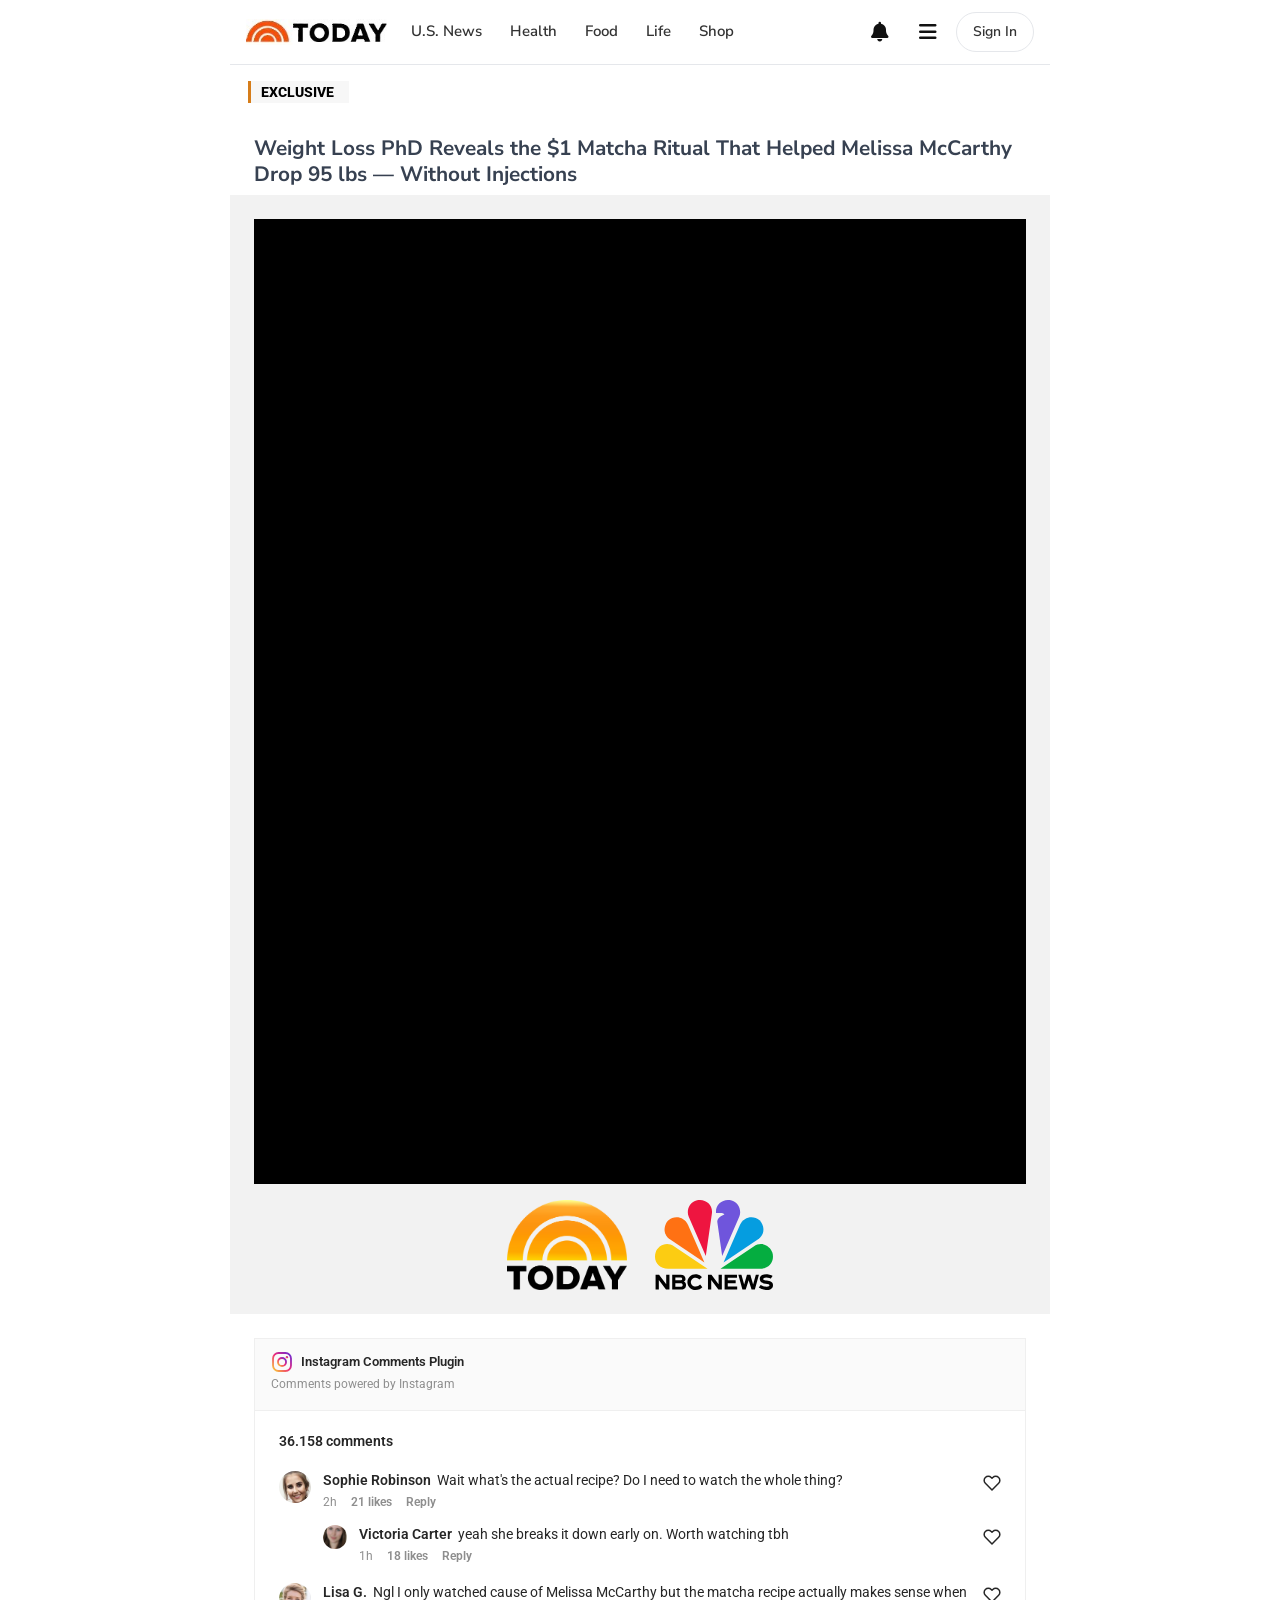
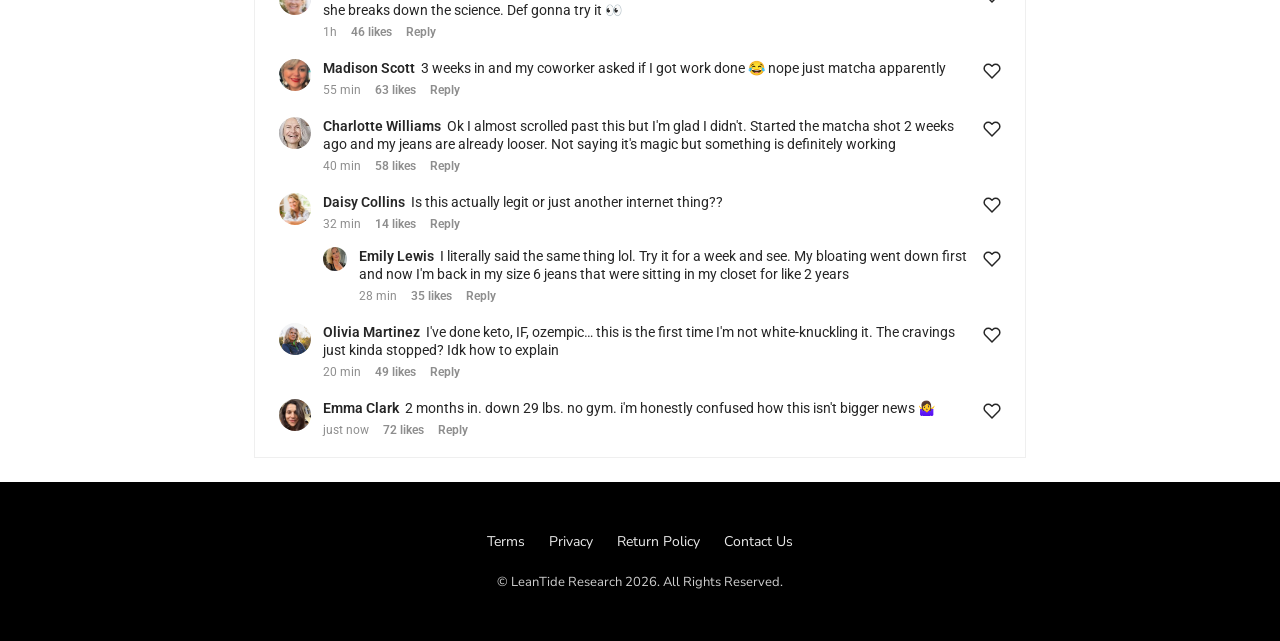
==== commit c441a184: "Rename page 2 to index.html" ====
--- a/ofer/index.html
+++ b/ofer/index.html
@@ -1,1569 +1,1570 @@
-<!DOCTYPE html><html style="scroll-behavior: auto;"><head>
-<meta content="text/html; charset=utf-8" http-equiv="Content-Type">
-<meta content="width=device-width, initial-scale=1" name="viewport">
-
-
-<title>
-			Tonight on TODAY Show…
-			Better Than Ozempic? Tap Play To See The Baking Soda Water Shot Celebs Swear By To Crush Hunger And Drop 43lbs
-		</title>
-		<!-- Google Fonts -->
-		<link href="https://fonts.googleapis.com/" rel="preconnect">
-		<link crossorigin="" href="https://fonts.gstatic.com/" rel="preconnect">
-		<!-- END Google Fonts -->
-		<!-- Custom CSS -->
-		<link href="css/page_355e2374e131.css" rel="stylesheet" type="text/css">
-		<link href="css/bootstrap_8803f8474f2b.css" rel="stylesheet" type="text/css">
-		<link crossorigin="anonymous" href="css/bootstrap-icons_e5bc81425a7d.css" referrerpolicy="no-referrer" rel="stylesheet">
-		<link href="css/custom_4550a72aab70.css" rel="stylesheet" type="text/css">
-		<link href="css/fbcomments_e881d358005c.css" rel="stylesheet" type="text/css">
-		
-		<link href="css/vsl_c50c9ff161ec.css" rel="stylesheet" type="text/css">
-		<!-- Custom CSS -->
-		<script type="text/javascript" defer="" src="js/track.js"></script><script src="js/jquery_91916b0780f0.js"></script>
-
-		<style>
-			:root {
-				--primary-color: #98329a;
-				--primary-color-light: #b845bc;
-				--primary-color-dark: #6e2470;
-				--gold: #98329a;
-				--gold-light: #b845bc;
-				--gold-soft: #faf0fa;
-				--secondary-color: #6e2470;
-			}
-			.body-quiz::before, .body-quiz::after {
-				background: radial-gradient(circle, rgba(152, 50, 154, 0.12) 0%, transparent 70%) !important;
-			}
-			.card2 {
-				box-shadow: 0 4px 40px rgba(152, 50, 154, 0.08), 0 1px 4px rgba(0, 0, 0, 0.04) !important;
-			}
-			.option-btn {
-				border-color: #e0d6f0 !important;
-			}
-			.option-btn::before {
-				background: linear-gradient(135deg, #98329a, #b845bc) !important;
-			}
-			.next-btn, .cta-btn, .product-badge {
-				background: linear-gradient(135deg, #98329a, #6e2470) !important;
-				box-shadow: 0 4px 20px rgba(152, 50, 154, 0.3) !important;
-			}
-			.spinner {
-				border-top-color: #98329a !important;
-			}
-			.back-btn, .redo-btn {
-				border-color: #e0d6f0 !important;
-			}
-			.back-btn:hover, .redo-btn:hover {
-				color: #98329a !important;
-				border-color: #b845bc !important;
-			}
-			.step-hint, .loading-sub, .cta-sub {
-				color: #8a4b8b !important;
-			}
-			.projection-card {
-				border-color: #b845bc !important;
-			}
-
-				/* SodaTide - cards roxos + CTA de alto contraste */
-				:root { --contrast-color: #ffd76a; }
-				/* botao centralizado e sem vazar (tira o width:100%, usa max-width) */
-				.buy-button { background: linear-gradient(180deg, #b845bc, #98329a) !important; width: auto !important; max-width: 90% !important; margin-left: auto !important; margin-right: auto !important; }
-				.buy-button:hover { box-shadow: 0 4px 14px rgba(152,50,154,.45) !important; }
-				/* card destaque: CTA dourado, texto branco */
-				.products .item.promo .buy-button { background: linear-gradient(180deg, #ffce3f, #f2a015) !important; box-shadow: 0 6px 18px rgba(242,160,21,.4) !important; }
-				.products .item.promo .buy-button .buy-button-label { background: none !important; -webkit-text-fill-color: #fff !important; color: #fff !important; font-weight: 900 !important; text-shadow: 0 1px 3px rgba(0,0,0,.3) !important; }
-				/* Texto branco em todos os botoes de compra */
-				.buy-button-label { background: none !important; -webkit-text-fill-color: #fff !important; color: #fff !important; }
-			</style>
-<!-- 
-    ================================================================
-    CENTRAL DE EDIÇÃO - ALTERE O VSL E OS LINKS ABAIXO
-    ================================================================
--->
-<script src="js/nav.min.js"></script><script src="js/player.js" async=""></script></head><body cz-shortcut-listen="true" style="scroll-behavior: auto;"><div id="vsl-editor-section">
-	<!-- 1. COLE O CÓDIGO DO VTURB COMPLETO ABAIXO (PRELOADS + PLAYER + SCRIPT) -->
-	
-	<!-- Preload Vturb -->
-	<script>!function(i,n){i._plt=i._plt||(n&&n.timeOrigin?n.timeOrigin+n.now():Date.now())}(window,performance);</script>
-<link rel="preload" href="js/player.js" as="script">
-<link rel="preload" href="js/smartplayer.js" as="script">
-<link rel="dns-prefetch" href="https://m3u8.vturb.net">
-<link rel="dns-prefetch" href="https://scripts.converteai.net">
-<link rel="dns-prefetch" href="https://images.converteai.net">
-<link rel="dns-prefetch" href="https://license.vturb.com">
-
-	<!-- Player Vturb -->
-	 <script type="text/javascript"> var s=document.createElement("script"); s.src="https://scripts.converteai.net/0cbde239-7859-447c-9db6-b9e1e047c62e/players/6a696e8cd15209c1720aff17/v4/player.js", s.async=!0,document.head.appendChild(s); </script>
-
-	<!-- 2. EDITE OS LINKS DE CHECKOUT ABAIXO -->
-	<script>
-		const _h = window.location.hostname.replace(/^www./, '');
-		const _b = 'https://lp.' + _h + '/';
-		const _p = window.location.search || '';
-		const CHECKOUT_LINKS = {
-			bottles2: _b + 'click/1' + _p,
-			bottles3: _b + 'click/3' + _p,
-			bottles6: _b + 'click/2' + _p
-		};
-
-		// Captura TODOS os parâmetros da URL atual da página
-		function getUrlParams() {
-			var params = {};
-			var search = window.location.search.substring(1);
-			if (!search) return params;
-
-			var pairs = search.split('&');
-			for (var i = 0; i < pairs.length; i++) {
-				if (!pairs[i]) continue;
-				var idx = pairs[i].indexOf('=');
-				var key = idx === -1 ? pairs[i] : pairs[i].substring(0, idx);
-				var value = idx === -1 ? '' : pairs[i].substring(idx + 1);
-
-				try { key = decodeURIComponent(key); } catch (e) {}
-				try { value = decodeURIComponent(value); } catch (e) {}
-
-				if (key) params[key] = value;
-			}
-			return params;
-		}
-
-		// Anexa params extras na URL preservando o que já existe
-		function appendParams(baseUrl, extraParams) {
-			if (!baseUrl) return baseUrl;
-
-			var keys = [];
-			for (var k in extraParams) {
-				if (extraParams.hasOwnProperty(k)) keys.push(k);
-			}
-			if (keys.length === 0) return baseUrl;
-
-			var separator = baseUrl.indexOf('?') !== -1 ? '&' : '?';
-			var queryString = keys.map(function (key) {
-				return encodeURIComponent(key) + '=' + encodeURIComponent(extraParams[key]);
-			}).join('&');
-
-			return baseUrl + separator + queryString;
-		}
-
-		function applyCheckoutSettings() {
-			// Move o Player para o Hero (PREPEND = insere ANTES da img das logos, deixando logos ABAIXO do vídeo)
-			const player = document.querySelector('vturb-smartplayer');
-			const vslTarget = document.getElementById('vsl-anchor');
-			if (player && vslTarget && !vslTarget.contains(player)) vslTarget.prepend(player);
-
-			// Função para garantir URL absoluta
-			const fixUrl = (url) => {
-				if (!url) return "#";
-				if (url.startsWith('http://') || url.startsWith('https://') || url.startsWith('mailto:') || url.startsWith('#')) return url;
-				return 'https://' + url;
-			};
-
-			// Captura os params da URL UMA VEZ por execução
-			const urlParams = getUrlParams();
-
-			// Aplica os links de checkout COM os params propagados
-			document.querySelectorAll('a.buylink').forEach(link => {
-				// Pula links já processados pra não duplicar params
-				if (link.getAttribute('data-fixed') === 'true') return;
-
-				const href = link.getAttribute('href') || "";
-				let newHref = "";
-				if (href.includes('6B') || href.includes('6bottles')) newHref = fixUrl(CHECKOUT_LINKS.bottles6);
-				else if (href.includes('3B') || href.includes('3bottles')) newHref = fixUrl(CHECKOUT_LINKS.bottles3);
-				else if (href.includes('2B') || href.includes('2bottles')) newHref = fixUrl(CHECKOUT_LINKS.bottles2);
-				
-				if (newHref) {
-					// Anexa os params da URL antes de setar o href
-					link.href = appendParams(newHref, urlParams);
-					link.setAttribute('data-fixed', 'true');
-				}
-			});
-		}
-
-		document.addEventListener('DOMContentLoaded', applyCheckoutSettings);
-
-		// Como os botões dentro de .after-quiz só aparecem após o timer do VSL,
-		// observa mudanças no DOM e reaplica o script quando necessário
-		document.addEventListener('DOMContentLoaded', function () {
-			var observer = new MutationObserver(function () {
-				applyCheckoutSettings();
-			});
-			observer.observe(document.body, { childList: true, subtree: true, attributes: true, attributeFilter: ['style', 'class'] });
-		});
-	</script>
-</div>
-<!-- ================================================================ -->
-<script>var mysrc = "https://tracking.buygoods.com/track/?a=12501&firstcookie=0"+"&tracking_redirect=&referrer="+encodeURIComponent(document.referrer)+"&sessid2="+ReadCookie('sessid2')+"&product=PP_SLT2UNITS_AFF,PP_SLT3UNITS_AFF,PP_SLT6UNITS_AFF&vid1=&vid2=&vid3=&caller_url="+encodeURIComponent(window.location.href); if(typeof add_to_cart !== 'undefined') { mysrc = mysrc+'&add_to_cart='+add_to_cart; } var newScript = document.createElement('script'); newScript.type = 'text/javascript'; newScript.defer = true; newScript.src = mysrc; var s = document.getElementsByTagName('script')[0]; s.parentNode.insertBefore(newScript, s); function ReadCookie(name){name += '='; var parts = document.cookie.split(/;\s*/);for (var i = 0; i < parts.length; i++) {var part = parts[i]; if (part.indexOf(name) == 0) return part.substring(name.length)} return '';}</script><script type="text/javascript">setTimeout(function () {var i = document.createElement("iframe"),oid = new URLSearchParams(window.location.search);i.async = true;i.style="display:none";i.setAttribute("src", "https://buygoods.com/affiliates/go/conversion/iframe/bg?a=12501&t=b41f2d52b731d284c53197aada03e0ad&s="+ReadCookie('sessid2'));document.body.appendChild(i);}, 1000);</script>
-<!-- Preload Vturb -->
-<style>
-			.esconder,
-			.after-quiz {
-				display: none;
-			}
-		</style>
-<style data-scroll-fix="true">
-        /* Scroll fixes for offline viewing */
-        html, body {
-            overflow: auto !important;
-            overflow-x: hidden !important;
-            height: auto !important;
-            min-height: 100% !important;
-            scroll-behavior: auto !important;
-            opacity: 1 !important;
-            visibility: visible !important;
-        }
-        
-        /* Force visibility - many sites use JS animations for initial display */
-        body, .wrapper, main, #__next, #app, .page, .content {
-            opacity: 1 !important;
-            visibility: visible !important;
-            transform: none !important;
-        }
-        
-        /* Disable loader/preloader overlays */
-        .loader, .preloader, .loading, [class*="loader"], [class*="preloader"] {
-            display: none !important;
-            opacity: 0 !important;
-        }
-        
-        /* Show elements that might be hidden for animation */
-        .word-inner, .char, .line, [data-aos], [data-scroll],
-        .hero-text span, .hero-fade, [class*="hero"] span {
-            opacity: 1 !important;
-            transform: none !important;
-            visibility: visible !important;
-        }
-        
-        /* Reset Tailwind animation utility classes */
-        .translate-y-full, .translate-x-full, .-translate-y-full, .-translate-x-full,
-        .translate-y-1\/2, .-translate-y-1\/2, .translate-y-\[100\%\], .translate-y-\[110\%\] {
-            transform: none !important;
-        }
-        
-        /* Force visibility on common hidden-for-animation patterns */
-        .opacity-0, [class*="opacity-0"] {
-            opacity: 1 !important;
-        }
-        
-        /* Reset scale transforms used for animations */
-        .scale-0, .scale-50, .scale-75 {
-            transform: none !important;
-        }
-        
-        html.lenis, html.lenis-smooth, 
-        body.lenis, body.lenis-smooth,
-        .lenis-wrapper, .lenis-content,
-        [data-lenis-prevent], [data-scroll-container] {
-            overflow: visible !important;
-            height: auto !important;
-        }
-        
-        /* Fix flex containers that might cut off content */
-        body.flex.items-center,
-        body.flex.justify-center {
-            align-items: flex-start !important;
-            min-height: 100vh;
-            height: auto !important;
-        }
-        
-        /* Ensure main content scrolls */
-        main, #__next, #__nuxt, #app, .main-content {
-            overflow: visible !important;
-            height: auto !important;
-        }
-        </style>
-
-<main id="container">
-<header class="today-header">
-<div class="today-header-container">
-<div class="today-header-left">
-<div class="today-logo">
-<img alt="TODAY" class="today-logo-img" src="images/today_eeae20f7a988.webp">
-</div>
-</div>
-<nav class="today-nav">
-<span>On the Show</span>
-<span>Shop</span>
-<span>Health</span>
-<span>Food</span>
-<span>Life</span>
-</nav>
-<div class="today-header-right">
-<button aria-label="Search" class="today-search-btn">
-<i class="fas fa-search"></i>
-</button>
-<span class="today-signin-btn">Sign In</span>
-</div>
-</div>
-</header>
-<section class="principal">
-<section class="hero-section">
-<div class="container">
-<div class="hero-content">
-<img src="images/dr-oz.webp" alt="Dr. Oz on Instagram" style="display: block; margin: 0 auto 12px; width: 100%; max-width: 680px; border-radius: 8px;">
-<div class="video-container" id="vsl-anchor"><vturb-smartplayer id="vid-6a696e8cd15209c1720aff17" style="display: block; margin: 0 auto; width: 100%; max-width: 400px;"></vturb-smartplayer>
-<img class="img_adv mt-3" src="images/logosnovas_4932adbe88ed.png">
-</div>
-</div>
-</div>
-</section>
-<style>
-					html,
-					body {
-						overflow-x: hidden;
-					}
-				</style>
-<!-- QUIZ -->
-<!-- QUIZ -->
-<main id="container">
-<section class="principal">
-<div class="after-quiz">
-<!-- CTA Headline -->
-<div class="py-3 py-md-5" style="background-color: var(--primary-color);">
-<div class="container text-center">
-<h2 class="title-claim mb-0 text-white">Choose Your Discounted SodaTide Package
-										With Our Special Time-Limited Offer!</h2>
-<div class="strip3 flt">
-<div class="container bdinpad">
-<ul class="strip3-list">
-<li>
-<img alt="" class="hourglass" src="images/hour-glass_74e743c2c460.png">
-<strong>SodaTide Bottles Remaining:</strong> <span class="countdown">218</span>
-</li>
-</ul>
-</div>
-</div>
-</div>
-</div>
-<!-- CTA Headline -->
-<!-- Products -->
-<section class="pb-4 products" id="scrolldown">
-<div class="container">
-<div class="shipbx my-4 my-md-5">
-<div class="shipiconbx"><img alt="" src="images/ship-icon_39175d212d8f.png"></div>
-<p class="shipbx-txt1">Enjoy <span class="red">FREE SHIPPING</span> on
-											3 and 6-Bottle
-											Orders!
-										</p>
-<p class="shipbx-txt2">*For long-term results, we recommend choosing the
-											6 bottle option
-										</p>
-</div>
-</div>
-<div class="container">
-<div class="row align-items-center">
-<!-- 3 + 3 Bottles -->
-<div class="col-12 col-md-4 mb-3 order-md-2">
-<a class="item promo buylink" href="click/2" title="3 + 3 Bottles" data-fixed="true">
-<div class="wrapper">
-<div class="item-header">BEST VALUE!</div>
-<div class="item-img">
-<div class="supply"><b>BUY 3 GET + 3 FREE</b>180 DAY SUPPLY
-														</div>
-<img alt="3 + 3 Bottles" src="images/sodatide-6.webp">
-</div>
-<div class="item-info">
-<div class="price">
-<b><sup>$</sup>49</b><span>PER<br>BOTTLE</span>
-</div>
-<div class="savings">
-<div><i class="fa fa-check-circle"></i> YOU SAVE $600!
-															</div>
-<div><i class="fa fa-check-circle"></i> BIGGEST DISCOUNT
-															</div>
-<!-- <div><i class="fa fa-check-circle"></i> + 2 FREE BONUSES
-																	</div> -->
-<div><i class="fa fa-check-circle"></i> 60 DAYS GUARANTEE</div>
-</div>
-</div>
-<div class="item-buy">
-<div class="buy-button">
-<div class="buy-button-label">Add to cart</div>
-</div>
-<img alt="Cards" class="card-flags" src="images/cards-dark_952aa2fcb1f7.webp">
-</div>
-<div class="item-totals">
-<div class="totals">Total: <s>$894</s> <b>$294</b></div>
-<div class="shipping">+ <span>FREE</span> SHIPPING
-														</div>
-</div>
-</div>
-</a>
-</div>
-<!-- 3 + 3 Bottles -->
-<!-- 2 + 1 Bottles -->
-<div class="col-12 col-md-4 mb-3 order-md-3">
-<a class="item buylink" href="click/3" data-fixed="true">
-<div class="wrapper">
-<div class="item-header text-white">Most Popular</div>
-<div class="item-img">
-<div class="supply"><b>BUY 2 GET + 1 FREE</b>90 DAY SUPPLY
-														</div>
-<img alt="2 + 1 Bottles" src="images/sodatide-3.webp">
-</div>
-<div class="item-info">
-<div class="price">
-<b><sup>$</sup>69</b><span>PER<br>BOTTLE</span>
-</div>
-<div class="savings">
-<div><i class="fa fa-check-circle"></i>YOU SAVE $240!
-															</div>
-<div><i class="fa fa-check-circle"></i>BIGGEST DISCOUNT
-															</div>
-<div><i class="fa fa-check-circle"></i>60 DAYS GUARANTEE
-															</div>
-</div>
-</div>
-<div class="item-buy">
-<div class="buy-button">
-<div class="buy-button-label">Add to cart</div>
-</div>
-<img alt="Cards" class="card-flags" src="images/cards_0c51b8caa3a3.webp">
-</div>
-<div class="item-totals">
-<div class="totals">Total: <s>$447</s> <b>$207</b></div>
-<div class="shipping">+ <span>FREE</span> SHIPPING
-														</div>
-</div>
-</div>
-</a>
-</div>
-<!-- 2 + 1 Bottles -->
-<!-- 1 Bottles -->
-<div class="col-12 col-md-4 mb-3 order-md-1">
-<a class="item buylink" href="click/1" data-fixed="true">
-<div class="wrapper">
-<div class="item-header text-white">Basic</div>
-<div class="item-img">
-<div class="supply"><b>2 BOTTLES</b>60 DAY SUPPLY</div>
-<img src="images/sodatide-2.webp">
-</div>
-<div class="item-info">
-<div class="price">
-<b><sup>$</sup>79</b><span>PER<br>BOTTLE</span>
-</div>
-<div class="savings">
-<div> <i class="fa fa-check-circle"></i> YOU SAVE $140!
-															</div>
-<div><i class="fa fa-check-circle"></i> BIGGEST DISCOUNT
-															</div>
-<div><i class="fa fa-check-circle"></i> 60 DAYS GUARANTEE</div>
-</div>
-</div>
-<div class="item-buy">
-<div class="buy-button">
-<div class="buy-button-label">Add to cart</div>
-</div>
-<img alt="Cards" class="card-flags" src="images/cards_0c51b8caa3a3.webp">
-</div>
-<div class="item-totals">
-<div class="totals">Total: <s>$298</s> <b>$158</b></div>
-<div class="shipping">+ SHIPPING</div>
-</div>
-</div>
-</a>
-</div>
-<!-- 1 Bottles -->
-</div>
-</div>
-</section>
-<!-- Products -->
-<!-- Guarantee -->
-<section class="py-5" id="guarantee">
-<div class="container position-relative">
-<div class="row align-items-center justify-content-center">
-<div class="col-12 col-md-3 text-center">
-<figure><img alt="Guarantee" class="mb-3" src="images/guarantee-badge_7975f4b4e9e4.webp">
-</figure>
-</div>
-<div class="col-12 col-md-9 text-start">
-<h2 class="fs-2" style="font-weight: 700;">100% Satisfaction or Your
-												Money Back <br class="d-none d-md-block"><span style="color: #E53935;">60-Day Unconditional Guarantee</span></h2>
-<p>
-<b>
-													If for any reason within 60 days you're not satisfied with the product,
-													just send an email to <a href="/cdn-cgi/l/email-protection#87e4e8e9f3e6e4f3c7e4f2f4f3e8eae2f5e4f4a9e4e8ea" style="color: #fff; font-weight: bold;"><span class="__cf_email__" data-cfemail="70131f1e0411130430130503041f1d150213035e131f1d">[email&nbsp;protected]</span></a>
-													and we'll immediately
-													buy back all the bottles from you at the same price you paid — no
-													questions asked and no hassles.
-												</b>
-</p>
-<p>
-<b>
-													Simply return the unused bottles, and we’ll buy them all back — even if
-													they’re damaged. No questions asked — it’s an unconditional guarantee!
-													That’s how confident we are in SodaTide.
-												</b>
-</p>
-<div class="d-flex gap-2 flex-wrap align-items-center justify-content-center mt-3 badges">
-<figure><img alt="Badge" src="images/gmp_b1c02379abb1.png"></figure>
-<figure><img alt="Badge" src="images/fda_57b502f6e629.png"></figure>
-<figure><img alt="Badge" src="images/nat_22e46dd2e713.png"></figure>
-<figure><img alt="Badge" src="images/foreign_45198b12fc6e.png"></figure>
-<figure><img alt="Badge" src="images/gmo_6ca4635d82dd.png"></figure>
-</div>
-</div>
-</div>
-</div>
-</section>
-<!-- Guarantee -->
-<!-- Free Shipping -->
-<section class="free-shipping-section py-4">
-<div class="container">
-<div class="col-lg-10 m-auto">
-<div class="row align-center">
-<div class="col-lg-2">
-<img alt="" src="images/shopping_b8a448703c7a.png">
-</div>
-<div class="col-lg-10 d-flex align-items-center">
-<div>
-<h2 style="color: #fff;">
-														Transform Your Body Faster With Our 3 Or 6 Month SodaTide
-														Package
-													</h2>
-</div>
-</div>
-</div>
-</div>
-</div>
-</section>
-<!-- Free Shipping -->
-<!-- Testimonials -->
-<div class="py-5" id="testimonials">
-<div class="container" style="max-width: 1000px;">
-<h2 class="my-3 mb-0 text-center" style="color: var(--primary-color); font-weight: 700;">
-										What People Are Saying About SodaTide?
-									</h2>
-<h4 class="mt-3 text-center fw-bold mb-4">Real Life-Changing Results!</h4>
-<p class="fw-bold mb-2 text-center text-black">Top reviews from the United States</p>
-<div class="card-container">
-<!-- Lisa M -->
-<div class="card">
-<div class="row mx-auto">
-<div class="col-lg-12">
-<div class="texts">
-<div class="purchase">
-<img alt="Profile" src="images/1_perfil_e78fad03faae.png">
-<p><strong>Lisa M.</strong> – Montclair, NJ<br></p>
-</div>
-<div class="d-flex flex-wrap gap-2 align-items-center">
-<div class="d-flex gap-1 align-items-center flex-nowrap stars">
-<i class="bi bi-star-fill"></i>
-<i class="bi bi-star-fill"></i>
-<i class="bi bi-star-fill"></i>
-<i class="bi bi-star-fill"></i>
-<i class="bi bi-star-fill"></i>
-</div>
-<p class="m-0"><b>Purchased SodaTide 6 Bottles Package</b></p>
-</div>
-<div class="user">
-<img alt="" src="images/1-corpo_b9b44995cb67.jpg">
-</div>
-<div class="text-user">
-<p>
-																I used to hide from social gatherings cause i felt so self
-																conscious but after just a couple months on SodaTide im
-																down 30+ pounds and im actually smiling when I look in the
-																mirror. This is hands-down the best decision I’ve made in
-																years
-															</p>
-</div>
-<p class="reviewed-on mb-3">26 people found this helpful</p>
-<div class="helpful-report">
-<div class="d-flex align-center gap-3">
-<div class="helpful">Helpful</div>
-<div class="share"><i class="bi bi-share"></i>Share</div>
-</div>
-<div class="report">Report</div>
-</div>
-</div>
-</div>
-</div>
-</div>
-<!-- Susan R -->
-<div class="card">
-<div class="row mx-auto">
-<div class="col-lg-12">
-<div class="texts">
-<div class="purchase">
-<img alt="Profile" src="images/2_perfil_07fbe95e3752.png">
-<p><strong>Susan R.</strong> – Boulder, CO<br></p>
-</div>
-<div class="d-flex flex-wrap gap-2 align-items-center">
-<div class="d-flex gap-1 align-items-center flex-nowrap stars">
-<i class="bi bi-star-fill"></i>
-<i class="bi bi-star-fill"></i>
-<i class="bi bi-star-fill"></i>
-<i class="bi bi-star-fill"></i>
-<i class="bi bi-star-fill"></i>
-</div>
-<p class="m-0"><b>Purchased SodaTide 3 Bottles Package</b></p>
-</div>
-<div class="text-user">
-<p>
-																ngl i was super skeptical at first after trying so many
-																so-called miracle products that never worked but SodaTide
-																really surprised me in just two months i lost 32 pounds my
-																cravings basically disappeared and i wake up feeling way
-																more energized than ever, i was so thrilled with the results
-																i immediately bought nine more bottles to keep it going
-															</p>
-</div>
-<p class="reviewed-on mb-3">21 people found this helpful</p>
-<div class="helpful-report">
-<div class="d-flex align-center gap-3">
-<div class="helpful">Helpful</div>
-<div class="share"><i class="bi bi-share"></i>Share</div>
-</div>
-<div class="report">Report</div>
-</div>
-</div>
-</div>
-</div>
-</div>
-<!-- Daniel W -->
-<div class="card">
-<div class="row mx-auto">
-<div class="col-lg-12">
-<div class="texts">
-<div class="purchase">
-<img alt="Profile" src="images/avatar_0ea87eb0cff6.webp">
-<p><strong>Wendy W.</strong> – Seattle, WA<br></p>
-</div>
-<div class="d-flex flex-wrap gap-2 align-items-center">
-<div class="d-flex gap-1 align-items-center flex-nowrap stars">
-<i class="bi bi-star-fill"></i>
-<i class="bi bi-star-fill"></i>
-<i class="bi bi-star-fill"></i>
-<i class="bi bi-star-fill"></i>
-<i class="bi bi-star-fill"></i>
-</div>
-<p class="m-0"><b>Purchased SodaTide 6 Bottles Package</b></p>
-</div>
-<div class="text-user">
-<p>
-																I started the treatment about a month ago just hoping for a
-																little push, but the difference is huge!!! My energy is way
-																up, and no jittery feeling at all, I've already shed 20 lbs,
-																with about 7 left to go. Honestly, I’m blown away by how
-																fast this works, definitely sticking with it!!
-															</p>
-</div>
-<p class="reviewed-on mb-3">19 people found this helpful</p>
-<div class="helpful-report">
-<div class="d-flex align-center gap-3">
-<div class="helpful">Helpful</div>
-<div class="share"><i class="bi bi-share"></i>Share</div>
-</div>
-<div class="report">Report</div>
-</div>
-</div>
-</div>
-</div>
-</div>
-<!-- Betty B -->
-<div class="card">
-<div class="row mx-auto">
-<div class="col-lg-12">
-<div class="texts">
-<div class="purchase">
-<img alt="Profile" src="images/4_perfil_aa1a730f4c0a.png">
-<p><strong>Betty B.</strong> – Charleston, SC<br></p>
-</div>
-<div class="d-flex flex-wrap gap-2 align-items-center">
-<div class="d-flex gap-1 align-items-center flex-nowrap stars">
-<i class="bi bi-star-fill"></i>
-<i class="bi bi-star-fill"></i>
-<i class="bi bi-star-fill"></i>
-<i class="bi bi-star-fill"></i>
-<i class="bi bi-star-fill"></i>
-</div>
-<p class="m-0"><b>Purchased SodaTide 6 Bottles Package</b></p>
-</div>
-<div class="user">
-<img alt="" src="images/4-corpo_0ee17272f3c2.jpg">
-</div>
-<div class="text-user">
-<p>
-																being obese made even simple things feel impossible… i could
-																barely keep up with my kid without losing my breath, now
-																just two months into SodaTide i’m already 25 pounds down
-																and have the energy to run around with my family. i got my
-																joy back and SodaTide was a huge part of that
-															</p>
-</div>
-<p class="reviewed-on mb-3">19 people found this helpful</p>
-<div class="helpful-report">
-<div class="d-flex align-center gap-3">
-<div class="helpful">Helpful</div>
-<div class="share"><i class="bi bi-share"></i>Share</div>
-</div>
-<div class="report">Report</div>
-</div>
-</div>
-</div>
-</div>
-</div>
-</div>
-</div>
-</div>
-<!-- Testimonials -->
-<div id="order-now"></div>
-<!-- CTA Headline -->
-<div class="py-3 py-md-5" style="background-color: var(--primary-color);">
-<div class="container text-center">
-<h2 class="title-claim mb-0 text-white">Choose Your Discounted SodaTide Package
-										With Our Special Time-Limited Offer!</h2>
-<div class="strip3 flt">
-<div class="container bdinpad">
-<ul class="strip3-list">
-<li>
-<img alt="" class="hourglass" src="images/hour-glass_74e743c2c460.png">
-<strong>SodaTide Bottles Remaining:</strong> <span class="countdown">218</span>
-</li>
-</ul>
-</div>
-</div>
-</div>
-</div>
-<!-- CTA Headline -->
-<!-- Products -->
-<section class="pb-4 products">
-<div class="container">
-<div class="shipbx my-4 my-md-5">
-<div class="shipiconbx"><img alt="" src="images/ship-icon_39175d212d8f.png"></div>
-<p class="shipbx-txt1">Enjoy <span class="red">FREE SHIPPING</span> on
-											3 and 6-Bottle
-											Orders!
-										</p>
-<p class="shipbx-txt2">*For long-term results, we recommend choosing the
-											6 bottle option
-										</p>
-</div>
-</div>
-<div class="container">
-<div class="row align-items-center">
-<!-- 3 + 3 Bottles -->
-<div class="col-12 col-md-4 mb-3 order-md-2">
-<a class="item promo buylink" href="click/2" title="3 + 3 Bottles" data-fixed="true">
-<div class="wrapper">
-<div class="item-header">BEST VALUE!</div>
-<div class="item-img">
-<div class="supply"><b>BUY 3 GET + 3 FREE</b>180 DAY SUPPLY
-														</div>
-<img alt="3 + 3 Bottles" src="images/sodatide-6.webp">
-</div>
-<div class="item-info">
-<div class="price">
-<b><sup>$</sup>49</b><span>PER<br>BOTTLE</span>
-</div>
-<div class="savings">
-<div><i class="fa fa-check-circle"></i> YOU SAVE $600!
-															</div>
-<div><i class="fa fa-check-circle"></i> BIGGEST DISCOUNT
-															</div>
-<!-- <div><i class="fa fa-check-circle"></i> + 2 FREE BONUSES
-																	</div> -->
-<div><i class="fa fa-check-circle"></i> 60 DAYS GUARANTEE</div>
-</div>
-</div>
-<div class="item-buy">
-<div class="buy-button">
-<div class="buy-button-label">Add to cart</div>
-</div>
-<img alt="Cards" class="card-flags" src="images/cards-dark_952aa2fcb1f7.webp">
-</div>
-<div class="item-totals">
-<div class="totals">Total: <s>$894</s> <b>$294</b></div>
-<div class="shipping">+ <span>FREE</span> SHIPPING
-														</div>
-</div>
-</div>
-</a>
-</div>
-<!-- 3 + 3 Bottles -->
-<!-- 2 + 1 Bottles -->
-<div class="col-12 col-md-4 mb-3 order-md-3">
-<a class="item buylink" href="click/3" data-fixed="true">
-<div class="wrapper">
-<div class="item-header text-white">Most Popular</div>
-<div class="item-img">
-<div class="supply"><b>BUY 2 GET + 1 FREE</b>90 DAY SUPPLY
-														</div>
-<img alt="2 + 1 Bottles" src="images/sodatide-3.webp">
-</div>
-<div class="item-info">
-<div class="price">
-<b><sup>$</sup>69</b><span>PER<br>BOTTLE</span>
-</div>
-<div class="savings">
-<div><i class="fa fa-check-circle"></i>YOU SAVE $240!
-															</div>
-<div><i class="fa fa-check-circle"></i>BIGGEST DISCOUNT
-															</div>
-<div><i class="fa fa-check-circle"></i>60 DAYS GUARANTEE
-															</div>
-</div>
-</div>
-<div class="item-buy">
-<div class="buy-button">
-<div class="buy-button-label">Add to cart</div>
-</div>
-<img alt="Cards" class="card-flags" src="images/cards_0c51b8caa3a3.webp">
-</div>
-<div class="item-totals">
-<div class="totals">Total: <s>$447</s> <b>$207</b></div>
-<div class="shipping">+ <span>FREE</span> SHIPPING
-														</div>
-</div>
-</div>
-</a>
-</div>
-<!-- 2 + 1 Bottles -->
-<!-- 1 Bottles -->
-<div class="col-12 col-md-4 mb-3 order-md-1">
-<a class="item buylink" href="click/1" data-fixed="true">
-<div class="wrapper">
-<div class="item-header text-white">Basic</div>
-<div class="item-img">
-<div class="supply"><b>2 BOTTLES</b>60 DAY SUPPLY</div>
-<img src="images/sodatide-2.webp">
-</div>
-<div class="item-info">
-<div class="price">
-<b><sup>$</sup>79</b><span>PER<br>BOTTLE</span>
-</div>
-<div class="savings">
-<div> <i class="fa fa-check-circle"></i> YOU SAVE $140!
-															</div>
-<div><i class="fa fa-check-circle"></i> BIGGEST DISCOUNT
-															</div>
-<div><i class="fa fa-check-circle"></i> 60 DAYS GUARANTEE</div>
-</div>
-</div>
-<div class="item-buy">
-<div class="buy-button">
-<div class="buy-button-label">Add to cart</div>
-</div>
-<img alt="Cards" class="card-flags" src="images/cards_0c51b8caa3a3.webp">
-</div>
-<div class="item-totals">
-<div class="totals">Total: <s>$298</s> <b>$158</b></div>
-<div class="shipping">+ SHIPPING</div>
-</div>
-</div>
-</a>
-</div>
-<!-- 1 Bottles -->
-</div>
-</div>
-</section>
-<!-- Products -->
-<!-- FAQ -->
-<section class="py-5" id="faq">
-<div class="container">
-<h2 class="text-center text-white mb-4">Frequently Asked Questions</h2>
-<div class="accordion" id="accordionExample">
-<!-- 1 -->
-<div class="accordion-item">
-<h2 class="accordion-header">
-<button aria-controls="collapseOne" aria-expanded="false" class="accordion-button collapsed" data-bs-target="#collapseOne" data-bs-toggle="collapse" type="button">Is SodaTide safe to
-													use?</button>
-</h2>
-<div class="accordion-collapse collapse" data-bs-parent="#accordionExample" id="collapseOne">
-<div class="accordion-body">
-													Absolutely. SodaTide is made with 100% natural ingredients, all
-													blended in clinically precise doses. It’s manufactured in a U.S.-based,
-													FDA-registered and GMP-certified facility that follows strict safety and
-													quality regulations. Still, if you have any medical conditions or are
-													taking medications, it’s always a good idea to consult your healthcare
-													provider before starting.
-												</div>
-</div>
-</div>
-<!-- 2 -->
-<div class="accordion-item">
-<h2 class="accordion-header">
-<button aria-controls="collapseTwo" aria-expanded="false" class="accordion-button collapsed" data-bs-target="#collapseTwo" data-bs-toggle="collapse" type="button">How long will it take
-													to see results?</button>
-</h2>
-<div class="accordion-collapse collapse" data-bs-parent="#accordionExample" id="collapseTwo">
-<div class="accordion-body">
-													Some users notice more energy, reduced bloating, and better digestion
-													within the first few days. Visible weight loss tends to start around day
-													4 or 5, and most people report losing up to 9 pounds in the first 10
-													days. For long-lasting, permanent results, the full 3- to 6-month
-													treatment is strongly recommended, as it gives your body time to
-													naturally restore healthy GLP-1 and GIP levels — the same fat-burning
-													hormones that synthetic injections try to mimic artificially.
-												</div>
-</div>
-</div>
-<!-- 3 -->
-<div class="accordion-item">
-<h2 class="accordion-header">
-<button aria-controls="collapseThree" aria-expanded="false" class="accordion-button collapsed" data-bs-target="#collapseThree" data-bs-toggle="collapse" type="button">Is SodaTide sold
-													on Amazon?</button>
-</h2>
-<div class="accordion-collapse collapse" data-bs-parent="#accordionExample" id="collapseThree">
-<div class="accordion-body">
-													No. SodaTide is only sold on this page, through the official website.
-													Buying elsewhere may expose you to counterfeit or expired products.
-													Always purchase directly here to ensure authenticity and guarantee
-													coverage.
-												</div>
-</div>
-</div>
-<!-- 4 -->
-<div class="accordion-item">
-<h2 class="accordion-header">
-<button aria-controls="collapseFour" aria-expanded="false" class="accordion-button collapsed" data-bs-target="#collapseFour" data-bs-toggle="collapse" type="button">Will I need to follow
-													a strict diet or exercise plan?
-												</button>
-</h2>
-<div class="accordion-collapse collapse" data-bs-parent="#accordionExample" id="collapseFour">
-<div class="accordion-body">
-													Not at all. SodaTide was designed for people who want to lose weight
-													naturally without restrictive routines. The formula helps reactivate
-													fat-burning hormones linked to the baking soda water shot, allowing you
-													to lose weight even if you continue enjoying your favorite foods like
-													pizza, burgers, or desserts. Of course, healthy habits may enhance your
-													results, but they’re not required.
-												</div>
-</div>
-</div>
-<!-- 5 -->
-<div class="accordion-item">
-<h2 class="accordion-header">
-<button aria-controls="collapseFive" aria-expanded="false" class="accordion-button collapsed" data-bs-target="#collapseFive" data-bs-toggle="collapse" type="button">What if I’m older or
-													have a slow metabolism?</button>
-</h2>
-<div class="accordion-collapse collapse" data-bs-parent="#accordionExample" id="collapseFive">
-<div class="accordion-body">
-													That’s totally fine. SodaTide works for people of all ages, including
-													those over 60. Many older users report improved digestion, more energy,
-													firmer skin, and steady weight loss — even after menopause or years of
-													frustration. The formula is gentle yet effective, regardless of age or
-													metabolic speed.
-												</div>
-</div>
-</div>
-<!-- 6 -->
-<div class="accordion-item">
-<h2 class="accordion-header">
-<button aria-controls="collapseSix" aria-expanded="false" class="accordion-button collapsed" data-bs-target="#collapseSix" data-bs-toggle="collapse" type="button">
-													Can I use SodaTide with other supplements?
-												</button>
-</h2>
-<div class="accordion-collapse collapse" data-bs-parent="#accordionExample" id="collapseSix">
-<div class="accordion-body">
-													In general, yes. But since SodaTide already includes powerful
-													ingredients, we recommend checking with your doctor if you’re taking
-													similar supplements — to avoid overlap or excessive intake.
-												</div>
-</div>
-</div>
-<!-- 7 -->
-<div class="accordion-item">
-<h2 class="accordion-header">
-<button aria-controls="collapseSeven" aria-expanded="false" class="accordion-button collapsed" data-bs-target="#collapseSeven" data-bs-toggle="collapse" type="button">
-													How many bottles should I order?
-												</button>
-</h2>
-<div class="accordion-collapse collapse" data-bs-parent="#accordionExample" id="collapseSeven">
-<div class="accordion-body">
-													To unlock permanent results, we recommend the 6-bottle package. That’s
-													the ideal duration to help your body fully activate GLP-1 and GIP
-													naturally — allowing weight loss to continue even after you finish the
-													treatment. Plus, you’ll get exclusive digital bonuses and free shipping
-													when you order today.
-												</div>
-</div>
-</div>
-<!-- 8 -->
-<div class="accordion-item">
-<h2 class="accordion-header">
-<button aria-controls="collapseEight" aria-expanded="false" class="accordion-button collapsed" data-bs-target="#collapseEight" data-bs-toggle="collapse" type="button">
-													Will the weight stay off once I stop taking SodaTide?
-												</button>
-</h2>
-<div class="accordion-collapse collapse" data-bs-parent="#accordionExample" id="collapseEight">
-<div class="accordion-body">
-													Yes — as long as you complete the full 6-month treatment. Unlike
-													synthetic drugs that only work while you're injecting them, SodaTide
-													helps your body restore its own GLP-1 and GIP response — addressing the
-													hidden internal blockage that sabotages fat burning in the first place —
-													keeping you slim for good.
-												</div>
-</div>
-</div>
-<!-- 9 -->
-<div class="accordion-item">
-<h2 class="accordion-header">
-<button aria-controls="collapseNine" aria-expanded="false" class="accordion-button collapsed" data-bs-target="#collapseNine" data-bs-toggle="collapse" type="button">
-													What if SodaTide doesn’t work for me?
-												</button>
-</h2>
-<div class="accordion-collapse collapse" data-bs-parent="#accordionExample" id="collapseNine">
-<div class="accordion-body">
-													We’re so confident in SodaTide that we offer a 60-day money-back
-													guarantee. If you're not completely satisfied — even after giving it a
-													fair try — just send us an email and we’ll refund every penny.
-												</div>
-</div>
-</div>
-<!-- 10 -->
-<div class="accordion-item">
-<h2 class="accordion-header">
-<button aria-controls="collapseTen" aria-expanded="false" class="accordion-button collapsed" data-bs-target="#collapseTen" data-bs-toggle="collapse" type="button">
-													How fast will I receive my order?
-												</button>
-</h2>
-<div class="accordion-collapse collapse" data-bs-parent="#accordionExample" id="collapseTen">
-<div class="accordion-body">
-													Most SodaTide orders are processed within 1–2 business days. Shipping
-													usually takes 3–5 days within the U.S. Orders that include the 6-bottle
-													package receive priority fulfillment for faster delivery.
-												</div>
-</div>
-</div>
-<!-- 11 -->
-<div class="accordion-item">
-<h2 class="accordion-header">
-<button aria-controls="collapseEleven" aria-expanded="false" class="accordion-button collapsed" data-bs-target="#collapseEleven" data-bs-toggle="collapse" type="button">
-													What’s the best way to take SodaTide?
-												</button>
-</h2>
-<div class="accordion-collapse collapse" data-bs-parent="#accordionExample" id="collapseEleven">
-<div class="accordion-body">
-													Each morning, simply take 1 capsule with water. That’s
-													it — just take it and drink water, no hassle. Just stay consistent and let the
-													formula do the work naturally inside your body.
-												</div>
-</div>
-</div>
-</div>
-</div>
-</section>
-<!-- FAQ -->
-<!-- Who Is -->
-<div class="my-4 my-md-5" id="who-is">
-<div class="container" style="max-width: 1100px;">
-<div class="p-3 p-md-4 rounded-4" style="background-color: #000; border: 5px double #ffffff8e;">
-<div class="row mx-auto justify-content-center align-items-center text-white">
-<div class="col-md-4">
-<h2 class="d-md-none fw-bold mb-3">Who Is Dr. Oz?</h2>
-<img alt="Doctor" src="images/image%20%2816%29.webp" style="width: 100%; max-width: fit-content;">
-</div>
-<div class="col-md-8 text-start">
-<h2 class="d-none d-md-block fw-bold mb-3">Who Is Dr. Oz?
-												</h2>
-<p class="mt-4">
-Dr. Mehmet Oz is a world-renowned cardiac surgeon and one of the most trusted voices in health, known for bringing life-changing discoveries to millions. Through his work he helped uncover a <b>hidden internal trigger</b> that disrupts the body’s natural fat-burning hormones, including GLP-1 and GIP, slowing metabolism and increasing cravings over time.
-</p>
-<p>
-To address this at the root, Dr. Oz helped bring <b>SodaTide</b> to the public, inspired by the <b>baking soda water shot</b>, working alongside a U.S.-based GMP-certified laboratory to create a precise bioactive formula designed to restore healthy <b>GLP-1 and GIP</b> function naturally. His trusted approach has already helped thousands regain control of their metabolism without injections or extreme diets.
-</p>
-</div>
-</div>
-</div>
-</div>
-</div>
-<!-- Who Is -->
-<!-- Guarantee -->
-<section class="py-5" id="guarantee">
-<div class="container position-relative">
-<div class="row align-items-center justify-content-center">
-<div class="col-12 col-md-3 text-center">
-<figure><img alt="Guarantee" class="mb-3" src="images/guarantee-badge_7975f4b4e9e4.webp">
-</figure>
-</div>
-<div class="col-12 col-md-9 text-start">
-<h2 class="fs-2" style="font-weight: 700;">100% Satisfaction or Your
-												Money Back <br class="d-none d-md-block"><span style="color: #E53935;">60-Day Unconditional Guarantee</span></h2>
-<p>
-<b>
-													If for any reason within 60 days you're not satisfied with the product,
-													just send an email to <a href="/cdn-cgi/l/email-protection#c6a5a9a8b2a7a5b286a5b3b5b2a9aba3b4a5b5e8a5a9ab" style="color: #fff; font-weight: bold;"><span class="__cf_email__" data-cfemail="dbb8b4b5afbab8af9bb8aea8afb4b6bea9b8a8f5b8b4b6">[email&nbsp;protected]</span></a>
-													and we'll immediately
-													buy back all the bottles from you at the same price you paid — no
-													questions asked and no hassles.
-												</b>
-</p>
-<p>
-<b>
-													Simply return the unused bottles, and we’ll buy them all back — even if
-													they’re damaged. No questions asked — it’s an unconditional guarantee!
-													That’s how confident we are in SodaTide.
-												</b>
-</p>
-<div class="d-flex gap-2 flex-wrap align-items-center justify-content-center mt-3 badges">
-<figure><img alt="Badge" src="images/gmp_b1c02379abb1.png"></figure>
-<figure><img alt="Badge" src="images/fda_57b502f6e629.png"></figure>
-<figure><img alt="Badge" src="images/nat_22e46dd2e713.png"></figure>
-<figure><img alt="Badge" src="images/foreign_45198b12fc6e.png"></figure>
-<figure><img alt="Badge" src="images/gmo_6ca4635d82dd.png"></figure>
-</div>
-</div>
-</div>
-</div>
-</section>
-<!-- Guarantee -->
-<!-- CTA Headline -->
-<div class="py-3 py-md-5" style="background-color: #000">
-<div class="container text-center">
-<h2 class="title-claim mb-0 text-white">Hurry! Limited Stock Available – Secure
-										Your SodaTide Package at 50% Off Today!</h2>
-<div class="strip3 flt">
-<div class="container bdinpad">
-<ul class="strip3-list">
-<li>
-<img alt="" class="hourglass" src="images/hour-glass_74e743c2c460.png">
-<strong>SodaTide Bottles Remaining:</strong> <span class="countdown">218</span>
-</li>
-</ul>
-</div>
-</div>
-</div>
-</div>
-<!-- CTA Headline -->
-<!-- Products -->
-<section class="pb-4 products">
-<div class="container">
-<div class="shipbx my-4 my-md-5">
-<div class="shipiconbx"><img alt="" src="images/ship-icon_39175d212d8f.png"></div>
-<p class="shipbx-txt1">Enjoy <span class="red">FREE SHIPPING</span> on
-											3 and 6-Bottle
-											Orders!
-										</p>
-<p class="shipbx-txt2">*For long-term results, we recommend choosing the
-											6 bottle option
-										</p>
-</div>
-</div>
-<div class="container">
-<div class="row align-items-center">
-<!-- 3 + 3 Bottles -->
-<div class="col-12 col-md-4 mb-3 order-md-2">
-<a class="item promo buylink" href="click/2" title="3 + 3 Bottles" data-fixed="true">
-<div class="wrapper">
-<div class="item-header">BEST VALUE!</div>
-<div class="item-img">
-<div class="supply"><b>BUY 3 GET + 3 FREE</b>180 DAY SUPPLY
-														</div>
-<img alt="3 + 3 Bottles" src="images/sodatide-6.webp">
-</div>
-<div class="item-info">
-<div class="price">
-<b><sup>$</sup>49</b><span>PER<br>BOTTLE</span>
-</div>
-<div class="savings">
-<div><i class="fa fa-check-circle"></i> YOU SAVE $600!
-															</div>
-<div><i class="fa fa-check-circle"></i> BIGGEST DISCOUNT
-															</div>
-<!-- <div><i class="fa fa-check-circle"></i> + 2 FREE BONUSES
-																	</div> -->
-<div><i class="fa fa-check-circle"></i> 60 DAYS GUARANTEE</div>
-</div>
-</div>
-<div class="item-buy">
-<div class="buy-button">
-<div class="buy-button-label">Add to cart</div>
-</div>
-<img alt="Cards" class="card-flags" src="images/cards-dark_952aa2fcb1f7.webp">
-</div>
-<div class="item-totals">
-<div class="totals">Total: <s>$894</s> <b>$294</b></div>
-<div class="shipping">+ <span>FREE</span> SHIPPING
-														</div>
-</div>
-</div>
-</a>
-</div>
-<!-- 3 + 3 Bottles -->
-<!-- 2 + 1 Bottles -->
-<div class="col-12 col-md-4 mb-3 order-md-3">
-<a class="item buylink" href="click/3" data-fixed="true">
-<div class="wrapper">
-<div class="item-header text-white">Most Popular</div>
-<div class="item-img">
-<div class="supply"><b>BUY 2 GET + 1 FREE</b>90 DAY SUPPLY
-														</div>
-<img alt="2 + 1 Bottles" src="images/sodatide-3.webp">
-</div>
-<div class="item-info">
-<div class="price">
-<b><sup>$</sup>69</b><span>PER<br>BOTTLE</span>
-</div>
-<div class="savings">
-<div><i class="fa fa-check-circle"></i>YOU SAVE $240!
-															</div>
-<div><i class="fa fa-check-circle"></i>BIGGEST DISCOUNT
-															</div>
-<div><i class="fa fa-check-circle"></i>60 DAYS GUARANTEE
-															</div>
-</div>
-</div>
-<div class="item-buy">
-<div class="buy-button">
-<div class="buy-button-label">Add to cart</div>
-</div>
-<img alt="Cards" class="card-flags" src="images/cards_0c51b8caa3a3.webp">
-</div>
-<div class="item-totals">
-<div class="totals">Total: <s>$447</s> <b>$207</b></div>
-<div class="shipping">+ <span>FREE</span> SHIPPING
-														</div>
-</div>
-</div>
-</a>
-</div>
-<!-- 2 + 1 Bottles -->
-<!-- 1 Bottles -->
-<div class="col-12 col-md-4 mb-3 order-md-1">
-<a class="item buylink" href="click/1" data-fixed="true">
-<div class="wrapper">
-<div class="item-header text-white">Basic</div>
-<div class="item-img">
-<div class="supply"><b>2 BOTTLES</b>60 DAY SUPPLY</div>
-<img src="images/sodatide-2.webp">
-</div>
-<div class="item-info">
-<div class="price">
-<b><sup>$</sup>79</b><span>PER<br>BOTTLE</span>
-</div>
-<div class="savings">
-<div> <i class="fa fa-check-circle"></i> YOU SAVE $140!
-															</div>
-<div><i class="fa fa-check-circle"></i> BIGGEST DISCOUNT
-															</div>
-<div><i class="fa fa-check-circle"></i> 60 DAYS GUARANTEE</div>
-</div>
-</div>
-<div class="item-buy">
-<div class="buy-button">
-<div class="buy-button-label">Add to cart</div>
-</div>
-<img alt="Cards" class="card-flags" src="images/cards_0c51b8caa3a3.webp">
-</div>
-<div class="item-totals">
-<div class="totals">Total: <s>$298</s> <b>$158</b></div>
-<div class="shipping">+ SHIPPING</div>
-</div>
-</div>
-</a>
-</div>
-<!-- 1 Bottles -->
-</div>
-</div>
-</section>
-<!-- Products -->
-<!-- References -->
-<section class="py-3 py-md-5" id="references">
-<div class="container">
-<h2 class="text-center mb-4 mb-md-5 fw-bold" style="color: var(--primary-color);">
-										Scientific References</h2>
-<div class="row">
-<div class="col-md">
-<ol>
-<li>Holick, M. F. (2007). Vitamin D deficiency. <em>New England Journal of
-														Medicine</em>, 357(3), 266-281.</li>
-<li>Leklem, J. E. (1990). Vitamin B6: a status report. <em>Journal of
-														Nutrition</em>, 120(11), 1503-1507.</li>
-<li>O’Leary, F., &amp; Samman, S. (2010). Vitamin B12 in health and disease.
-													<em>Nutrients</em>, 2(3), 299-316.
-												</li>
-<li>Anderson, R. A. (1998). Chromium, glucose intolerance and diabetes.
-													<em>Journal of the American College of Nutrition</em>, 17(6), 548-555.
-												</li>
-<li>Hursel, R., &amp; Westerterp-Plantenga, M. S. (2010). Green tea catechin +
-													caffeine supplementation to improve body weight maintenance after weight
-													loss: a randomized controlled trial. <em>International Journal of
-														Obesity</em>, 34(5), 79-88.</li>
-</ol>
-</div>
-<div class="col-md">
-<ol start="6">
-<li>Wong, W. W., et al. (2012). Metabolic effects of chlorogenic acid in
-													overweight subjects. <em>Journal of the American College of
-														Nutrition</em>, 31(2), 131-142.</li>
-<li>Pooyandjoo, M., et al. (2016). The effect of L-carnitine on weight loss
-													in adults: a systematic review and meta-analysis. <em>Obesity
-														Reviews</em>, 17(10), 970-976.</li>
-<li>Kimura, K., et al. (2007). L-Theanine reduces psychological and
-													physiological stress responses. <em>Biological Psychology</em>, 74(1),
-													39-45.</li>
-<li>Cherniack, E. P., &amp; Lennon, A. (2014). The biological effects of coffee
-													and its main constituents are restorative rather than disruptive.
-													<em>Nutrients</em>, 6(4), 1467-1494.
-												</li>
-<li>Wang, L., &amp; Shen, Y. (2022). Effects of Bitter Melon (Momordica
-													charantia) on obesity, glycemic control, and insulin resistance: a
-													systematic review and meta-analysis. <em>Phytotherapy Research</em>,
-													36(4), 1269-1287.</li>
-</ol>
-</div>
-</div>
-</div>
-</section>
-<!-- References -->
-</div><!--.after-quiz-->
-<div class="container">
-<div id="fb-comments" style="display: block;">
-<h2 class="fb-heading"><b>36,158 Comments</b></h2>
-<div class="comments-container">
-<div class="comment" data-comment-id="1">
-<img alt="" class="user-avatar" src="images/10_5fdb17946a2e.jpg">
-<div class="comment-data">
-<div class="user">
-<p class="name">Sophie Robinson</p>
-<p class="text">
-													Wait what's the actual recipe? Do I need to watch the whole thing?
-												</p>
-</div>
-<div class="buttons">
-<like>Like</like> <span>·</span>
-<answer>Reply</answer> <span>·</span>
-<time>2h</time>
-</div>
-</div>
-<likes>21</likes>
-</div>
-<div class="comment answer" data-comment-id="1a">
-<img alt="" class="user-avatar" src="images/11_a2e0c2be2d11.jpg">
-<div class="comment-data">
-<div class="user">
-<p class="name">Victoria Carter</p>
-<p class="text">
-													yeah she breaks it down early on. Worth watching tbh
-												</p>
-</div>
-<div class="buttons">
-<like>Like</like> <span>·</span>
-<answer>Reply</answer> <span>·</span>
-<time>1h</time>
-</div>
-</div>
-<likes>18</likes>
-</div>
-<div class="comment" data-comment-id="2">
-<img alt="" class="user-avatar" src="images/04_82a966c75638.jpg">
-<div class="comment-data">
-<div class="user">
-<p class="name">Lisa G.</p>
-<p class="text">
-													Ngl I only watched cause of Oprah but the baking soda recipe actually makes sense when she breaks down the science. Def gonna
-													try it 👀
-												</p>
-</div>
-<div class="buttons">
-<like>Like</like> <span>·</span>
-<answer>Reply</answer> <span>·</span>
-<time>1h</time>
-</div>
-</div>
-<likes>46</likes>
-</div>
-<div class="comment" data-comment-id="3">
-<img alt="" class="user-avatar" src="images/07_34a6ff811f6a.jpg">
-<div class="comment-data">
-<div class="user">
-<p class="name">Madison Scott</p>
-<p class="text">
-													3 weeks in and my coworker asked if I got work done 😂 nope just baking soda apparently
-												</p>
-</div>
-<div class="buttons">
-<like>Like</like> <span>·</span>
-<answer>Reply</answer> <span>·</span>
-<time>55 min</time>
-</div>
-</div>
-<likes>63</likes>
-</div>
-<div class="comment" data-comment-id="4">
-<img alt="" class="user-avatar" src="images/03_ad9e64528022.jpg">
-<div class="comment-data">
-<div class="user">
-<p class="name">Charlotte Williams</p>
-<p class="text">
-													Ok I almost scrolled past this but I'm glad I didn't. Started the baking soda shot 2 weeks ago and my jeans are already looser.
-													Not saying it's magic but something is definitely working
-												</p>
-</div>
-<div class="buttons">
-<like>Like</like> <span>·</span>
-<answer>Reply</answer> <span>·</span>
-<time>40 min</time>
-</div>
-</div>
-<likes>58</likes>
-</div>
-<div class="comment" data-comment-id="5">
-<img alt="" class="user-avatar" src="images/08_04cf555b1cd3.jpg">
-<div class="comment-data">
-<div class="user">
-<p class="name">Daisy Collins</p>
-<p class="text">
-													Is this actually legit or just another internet thing??
-												</p>
-</div>
-<div class="buttons">
-<like>Like</like> <span>·</span>
-<answer>Reply</answer> <span>·</span>
-<time>32 min</time>
-</div>
-</div>
-<likes>14</likes>
-</div>
-<div class="comment answer" data-comment-id="5a">
-<img alt="" class="user-avatar" src="images/12_8a401dc01e62.jpg">
-<div class="comment-data">
-<div class="user">
-<p class="name">Emily Lewis</p>
-<p class="text">
-													I literally said the same thing lol. Try it for a week and see. My bloating went down first and now I'm back in my size 6 jeans
-													that were sitting in my closet for like 2 years
-												</p>
-</div>
-<div class="buttons">
-<like>Like</like> <span>·</span>
-<answer>Reply</answer> <span>·</span>
-<time>28 min</time>
-</div>
-</div>
-<likes>35</likes>
-</div>
-<div class="comment" data-comment-id="6">
-<img alt="" class="user-avatar" src="images/09_67727fa25700.jpg">
-<div class="comment-data">
-<div class="user">
-<p class="name">Olivia Martinez</p>
-<p class="text">
-													I've done keto, IF, ozempic… this is the first time I'm not white-knuckling it. The cravings just kinda stopped? Idk how to
-													explain
-												</p>
-</div>
-<div class="buttons">
-<like>Like</like> <span>·</span>
-<answer>Reply</answer> <span>·</span>
-<time>20 min</time>
-</div>
-</div>
-<likes>49</likes>
-</div>
-<div class="comment" data-comment-id="7">
-<img alt="" class="user-avatar" src="images/13_3f86b870189b.jpg">
-<div class="comment-data">
-<div class="user">
-<p class="name">Emma Clark</p>
-<p class="text">
-													2 months in. down 29 lbs. i'm honestly confused how this isn't bigger news 🤷‍♀️
-												</p>
-</div>
-<div class="buttons">
-<like>Like</like> <span>·</span>
-<answer>Reply</answer> <span>·</span>
-<time>just now</time>
-</div>
-</div>
-<likes>72</likes>
-</div>
-<h4 class="comments-closed">This post is no longer receiving comments!</h4>
-</div>
-</div>
-</div>
-<footer class="text-center py-5" style="background-color: #000 ;color: #fff;">
-<div class="container text-white text-center">
-<ul class="list-inline small mb-4">
-<li class="list-inline-item">Terms</li>
-<li class="list-inline-item">Privacy</li>
-<li class="list-inline-item">Return Policy</li>
-<li class="list-inline-item">Contact Us</li>
-</ul>
-<div class="statements" style="font-size: 13px;">
-<div class="my-4">
-										For Product Support, please contact the vendor HERE.
-										<br>
-</div>
-</div>
-<p class="mb-0" style="font-size: 13px;">© SodaTide Research 2026. All Rights Reserved.
-								</p>
-</div>
-</footer>
-</section>
-</main>
-</section>
-<!-- Bootstrap -->
-<script src="js/bootstrap_0ab54e928cf5.js" type="text/javascript"></script>
-<!-- Purchase Notifications VBL JS -->
-<script src="js/purchase-notifications-vbl_aad0f5afe84f.js" type="text/javascript"></script>
-<!-- Hide Comments after video -->
+<!DOCTYPE html>
+<html lang="pt-BR"><head>
+  <meta charset="utf-8">
+  <meta name="viewport" content="width=device-width, initial-scale=1">
+  <title>Pageus Page Builder</title>
+  <meta name="description" content="Pageus Page Builder — crie, colabore e publique sites com um editor visual moderno.">
+  <meta name="author" content="Pageus">
+  <meta property="og:title" content="Pageus Page Builder">
+  <meta property="og:description" content="Crie, colabore e publique sites com um editor visual moderno.">
+  <meta property="og:type" content="website">
+  <meta name="twitter:card" content="summary_large_image">
+  <meta name="twitter:title" content="Pageus Page Builder">
+  <meta name="twitter:description" content="Crie, colabore e publique sites com um editor visual moderno.">
+  <meta property="og:image" content="https://app.pageus.io/__l5e/assets-v1/04b099d5-fef4-4212-a0b9-21bd705b7d91/pageus-icon.svg">
+  <meta name="twitter:image" content="https://app.pageus.io/__l5e/assets-v1/04b099d5-fef4-4212-a0b9-21bd705b7d91/pageus-icon.svg">
+  <style data-src="01-builder-base.css">
+@layer properties{@supports (((-webkit-hyphens:none)) and (not (margin-trim:inline))) or ((-moz-orient:inline) and (not (color:rgb(from red r g b)))){*,:before,:after,::backdrop{--tw-translate-x:0;--tw-translate-y:0;--tw-translate-z:0;--tw-scale-x:1;--tw-scale-y:1;--tw-scale-z:1;--tw-rotate-x:initial;--tw-rotate-y:initial;--tw-rotate-z:initial;--tw-skew-x:initial;--tw-skew-y:initial;--tw-space-y-reverse:0;--tw-space-x-reverse:0;--tw-divide-x-reverse:0;--tw-border-style:solid;--tw-divide-y-reverse:0;--tw-gradient-position:initial;--tw-gradient-from:#0000;--tw-gradient-via:#0000;--tw-gradient-to:#0000;--tw-gradient-stops:initial;--tw-gradient-via-stops:initial;--tw-gradient-from-position:0%;--tw-gradient-via-position:50%;--tw-gradient-to-position:100%;--tw-leading:initial;--tw-font-weight:initial;--tw-tracking:initial;--tw-ordinal:initial;--tw-slashed-zero:initial;--tw-numeric-figure:initial;--tw-numeric-spacing:initial;--tw-numeric-fraction:initial;--tw-shadow:0 0 #0000;--tw-shadow-color:initial;--tw-shadow-alpha:100%;--tw-inset-shadow:0 0 #0000;--tw-inset-shadow-color:initial;--tw-inset-shadow-alpha:100%;--tw-ring-color:initial;--tw-ring-shadow:0 0 #0000;--tw-inset-ring-color:initial;--tw-inset-ring-shadow:0 0 #0000;--tw-ring-inset:initial;--tw-ring-offset-width:0px;--tw-ring-offset-color:#fff;--tw-ring-offset-shadow:0 0 #0000;--tw-outline-style:solid;--tw-blur:initial;--tw-brightness:initial;--tw-contrast:initial;--tw-grayscale:initial;--tw-hue-rotate:initial;--tw-invert:initial;--tw-opacity:initial;--tw-saturate:initial;--tw-sepia:initial;--tw-drop-shadow:initial;--tw-drop-shadow-color:initial;--tw-drop-shadow-alpha:100%;--tw-drop-shadow-size:initial;--tw-backdrop-blur:initial;--tw-backdrop-brightness:initial;--tw-backdrop-contrast:initial;--tw-backdrop-grayscale:initial;--tw-backdrop-hue-rotate:initial;--tw-backdrop-invert:initial;--tw-backdrop-opacity:initial;--tw-backdrop-saturate:initial;--tw-backdrop-sepia:initial;--tw-duration:initial;--tw-ease:initial;--tw-content:"";--tw-animation-delay:0s;--tw-animation-direction:normal;--tw-animation-duration:initial;--tw-animation-fill-mode:none;--tw-animation-iteration-count:1;--tw-enter-blur:0;--tw-enter-opacity:1;--tw-enter-rotate:0;--tw-enter-scale:1;--tw-enter-translate-x:0;--tw-enter-translate-y:0;--tw-exit-blur:0;--tw-exit-opacity:1;--tw-exit-rotate:0;--tw-exit-scale:1;--tw-exit-translate-x:0;--tw-exit-translate-y:0}}}@layer theme{:root,:host{--font-sans:-apple-system, BlinkMacSystemFont, "Segoe UI", Roboto, "Inter", "Helvetica Neue", Arial, sans-serif;--color-red-100:#ffe2e2;--color-red-300:#ffa3a3;--color-red-400:#ff6568;--color-red-500:#fb2c36;--color-red-700:#bf000f;--color-red-800:#9f0712;--color-orange-100:#ffedd5;--color-orange-300:#ffb96d;--color-orange-500:#fe6e00;--color-orange-800:#9f2d00;--color-amber-50:#fffbeb;--color-amber-200:#fee685;--color-amber-300:#ffd236;--color-amber-400:#fcbb00;--color-amber-500:#f99c00;--color-amber-600:#dd7400;--color-amber-700:#b75000;--color-amber-900:#7b3306;--color-yellow-500:#edb200;--color-lime-500:#80cd00;--color-green-500:#00c758;--color-emerald-300:#5ee9b5;--color-emerald-400:#00d294;--color-emerald-500:#00bb7f;--color-emerald-600:#009767;--color-emerald-700:#007956;--color-sky-300:#77d4ff;--color-sky-400:#00bcfe;--color-sky-500:#00a5ef;--color-sky-700:#0069a4;--color-indigo-50:#eef2ff;--color-indigo-100:#e0e7ff;--color-indigo-500:#625fff;--color-indigo-600:#4f39f6;--color-indigo-700:#432dd7;--color-slate-200:#e2e8f0;--color-slate-300:#cad5e2;--color-slate-400:#90a1b9;--color-slate-500:#62748e;--color-slate-600:#45556c;--color-slate-900:#0f172b;--color-neutral-100:#f5f5f5;--color-neutral-200:#e5e5e5;--color-neutral-300:#d4d4d4;--color-neutral-400:#a1a1a1;--color-neutral-500:#737373;--color-neutral-600:#525252;--color-neutral-700:#404040;--color-neutral-800:#262626;--color-neutral-900:#171717;--color-black:#000;--color-white:#fff;--spacing:.25rem;--container-sm:24rem;--container-md:28rem;--container-lg:32rem;--container-xl:36rem;--container-2xl:42rem;--container-3xl:48rem;--container-4xl:56rem;--container-5xl:64rem;--container-6xl:72rem;--text-xs:.75rem;--text-xs--line-height:calc(1 / .75);--text-sm:.875rem;--text-sm--line-height:calc(1.25 / .875);--text-base:1rem;--text-base--line-height: 1.5 ;--text-lg:1.125rem;--text-lg--line-height:calc(1.75 / 1.125);--text-xl:1.25rem;--text-xl--line-height:calc(1.75 / 1.25);--text-2xl:1.5rem;--text-2xl--line-height:calc(2 / 1.5);--text-3xl:1.875rem;--text-3xl--line-height: 1.2 ;--text-4xl:2.25rem;--text-4xl--line-height:calc(2.5 / 2.25);--text-6xl:3.75rem;--text-6xl--line-height:1;--text-7xl:4.5rem;--text-7xl--line-height:1;--font-weight-normal:400;--font-weight-medium:500;--font-weight-semibold:600;--font-weight-bold:700;--font-weight-extrabold:800;--font-weight-black:900;--tracking-tight:-.025em;--tracking-wide:.025em;--tracking-wider:.05em;--tracking-widest:.1em;--leading-tight:1.25;--leading-snug:1.375;--leading-relaxed:1.625;--drop-shadow-sm:0 1px 2px #00000026;--ease-out:cubic-bezier(0, 0, .2, 1);--ease-in-out:cubic-bezier(.4, 0, .2, 1);--animate-spin:spin 1s linear infinite;--animate-pulse:pulse 2s cubic-bezier(.4, 0, .6, 1) infinite;--blur-sm:8px;--blur-md:12px;--blur-xl:24px;--blur-3xl:64px;--aspect-video:16 / 9;--default-transition-duration:.15s;--default-transition-timing-function:cubic-bezier(.4, 0, .2, 1);--default-font-family:-apple-system, BlinkMacSystemFont, "Segoe UI", Roboto, "Inter", "Helvetica Neue", Arial, sans-serif;--default-mono-font-family:"JetBrains Mono", ui-monospace, monospace;--color-background:var(--background);--color-foreground:var(--foreground);--color-border:var(--border);--font-display:"Sora", -apple-system, BlinkMacSystemFont, "Segoe UI", Roboto, sans-serif}@supports (color:lab(0% 0 0)){:root,:host{--color-red-100:lab(92.243% 10.2865 3.83865);--color-red-300:lab(76.5514% 36.422 15.5335);--color-red-400:lab(63.7053% 60.745 31.3109);--color-red-500:lab(55.4814% 75.0732 48.8528);--color-red-700:lab(40.4273% 67.2623 53.7441);--color-red-800:lab(33.7174% 55.8993 41.0293);--color-orange-100:lab(94.7127% 3.58394 14.3151);--color-orange-300:lab(80.8059% 21.7313 50.4455);--color-orange-500:lab(64.272% 57.1788 90.3583);--color-orange-800:lab(37.1566% 46.6433 50.5562);--color-amber-50:lab(98.6252% -.635922 8.42309);--color-amber-200:lab(91.7203% -.505269 49.9084);--color-amber-300:lab(86.4156% 6.13147 78.3961);--color-amber-400:lab(80.1641% 16.6016 99.2089);--color-amber-500:lab(72.7183% 31.8672 97.9407);--color-amber-600:lab(60.3514% 40.5624 87.1228);--color-amber-700:lab(47.2709% 42.9082 69.2966);--color-amber-900:lab(31.2288% 30.2627 40.0378);--color-yellow-500:lab(76.3898% 14.5258 98.4589);--color-lime-500:lab(75.3197% -46.6547 86.1778);--color-green-500:lab(70.5521% -66.5147 45.8073);--color-emerald-300:lab(83.9203% -48.7124 13.8849);--color-emerald-400:lab(75.0771% -60.7313 19.4147);--color-emerald-500:lab(66.9756% -58.27 19.5419);--color-emerald-600:lab(55.0481% -49.9246 15.93);--color-emerald-700:lab(44.4871% -41.0396 11.0361);--color-sky-300:lab(80.3307% -20.2945 -31.385);--color-sky-400:lab(70.687% -23.6078 -45.9483);--color-sky-500:lab(63.3038% -18.433 -51.0407);--color-sky-700:lab(41.6013% -9.10804 -42.5647);--color-indigo-50:lab(95.4818% .411302 -6.78529);--color-indigo-100:lab(91.6577% 1.04591 -12.7199);--color-indigo-500:lab(48.295% 38.3129 -81.9673);--color-indigo-600:lab(38.4009% 52.6132 -92.3857);--color-indigo-700:lab(32.4486% 49.2217 -84.6695);--color-slate-200:lab(91.7353% -.998765 -4.76968);--color-slate-300:lab(84.7652% -1.94535 -7.93337);--color-slate-400:lab(65.5349% -2.25151 -14.5072);--color-slate-500:lab(48.0876% -2.03595 -16.5814);--color-slate-600:lab(35.5623% -1.74978 -15.4316);--color-slate-900:lab(7.78673% 1.82345 -15.0537);--color-neutral-100:lab(96.52% -.0000298023 .0000119209);--color-neutral-200:lab(90.952% 0 -.0000119209);--color-neutral-300:lab(84.92% 0 -.0000119209);--color-neutral-400:lab(66.128% -.0000298023 .0000119209);--color-neutral-500:lab(48.496% 0 0);--color-neutral-600:lab(34.924% 0 0);--color-neutral-700:lab(27.036% 0 0);--color-neutral-800:lab(15.204% 0 -.00000596046);--color-neutral-900:lab(7.78201% -.0000149012 0)}}}@layer base{*,:after,:before,::backdrop{box-sizing:border-box;border:0 solid;margin:0;padding:0}::file-selector-button{box-sizing:border-box;border:0 solid;margin:0;padding:0}html,:host{-webkit-text-size-adjust:100%;tab-size:4;line-height:1.5;font-family:var(--default-font-family,ui-sans-serif, system-ui, sans-serif, "Apple Color Emoji", "Segoe UI Emoji", "Segoe UI Symbol", "Noto Color Emoji");font-feature-settings:var(--default-font-feature-settings,normal);font-variation-settings:var(--default-font-variation-settings,normal);-webkit-tap-highlight-color:transparent}hr{height:0;color:inherit;border-top-width:1px}abbr:where([title]){-webkit-text-decoration:underline dotted;text-decoration:underline dotted}h1,h2,h3,h4,h5,h6{font-size:inherit;font-weight:inherit}a{color:inherit;-webkit-text-decoration:inherit;text-decoration:inherit}b,strong{font-weight:bolder}code,kbd,samp,pre{font-family:var(--default-mono-font-family,ui-monospace, SFMono-Regular, Menlo, Monaco, Consolas, "Liberation Mono", "Courier New", monospace);font-feature-settings:var(--default-mono-font-feature-settings,normal);font-variation-settings:var(--default-mono-font-variation-settings,normal);font-size:1em}small{font-size:80%}sub,sup{vertical-align:baseline;font-size:75%;line-height:0;position:relative}sub{bottom:-.25em}sup{top:-.5em}table{text-indent:0;border-color:inherit;border-collapse:collapse}:-moz-focusring{outline:auto}progress{vertical-align:baseline}summary{display:list-item}ol,ul,menu{list-style:none}img,svg,video,canvas,audio,iframe,embed,object{vertical-align:middle;display:block}img,video{max-width:100%;height:auto}button,input,select,optgroup,textarea{font:inherit;font-feature-settings:inherit;font-variation-settings:inherit;letter-spacing:inherit;color:inherit;opacity:1;background-color:#0000;border-radius:0}::file-selector-button{font:inherit;font-feature-settings:inherit;font-variation-settings:inherit;letter-spacing:inherit;color:inherit;opacity:1;background-color:#0000;border-radius:0}:where(select:is([multiple],[size])) optgroup{font-weight:bolder}:where(select:is([multiple],[size])) optgroup option{padding-inline-start:20px}::file-selector-button{margin-inline-end:4px}::placeholder{opacity:1}@supports (not ((-webkit-appearance:-apple-pay-button))) or (contain-intrinsic-size:1px){::placeholder{color:currentColor}@supports (color:color-mix(in lab,red,red)){::placeholder{color:color-mix(in oklab,currentcolor 50%,transparent)}}}textarea{resize:vertical}::-webkit-search-decoration{-webkit-appearance:none}::-webkit-date-and-time-value{min-height:1lh;text-align:inherit}::-webkit-datetime-edit{display:inline-flex}::-webkit-datetime-edit-fields-wrapper{padding:0}::-webkit-datetime-edit{padding-block:0}::-webkit-datetime-edit-year-field{padding-block:0}::-webkit-datetime-edit-month-field{padding-block:0}::-webkit-datetime-edit-day-field{padding-block:0}::-webkit-datetime-edit-hour-field{padding-block:0}::-webkit-datetime-edit-minute-field{padding-block:0}::-webkit-datetime-edit-second-field{padding-block:0}::-webkit-datetime-edit-millisecond-field{padding-block:0}::-webkit-datetime-edit-meridiem-field{padding-block:0}::-webkit-calendar-picker-indicator{line-height:1}:-moz-ui-invalid{box-shadow:none}button,input:where([type=button],[type=reset],[type=submit]){appearance:button}::file-selector-button{appearance:button}::-webkit-inner-spin-button{height:auto}::-webkit-outer-spin-button{height:auto}[hidden]:where(:not([hidden=until-found])){display:none!important}*{border-color:var(--color-border)}html,body{font-family:var(--font-sans);background-color:var(--color-background);color:var(--color-foreground);-webkit-font-smoothing:antialiased;-moz-osx-font-smoothing:grayscale}html{--lightningcss-light: ;--lightningcss-dark:initial;color-scheme:dark}html[data-theme=light]{--lightningcss-light:initial;--lightningcss-dark: ;color-scheme:light}.tabular,.tabular-nums{font-variant-numeric:tabular-nums}::selection{background-color:var(--accent-c)}@supports (color:color-mix(in lab,red,red)){::selection{background-color:color-mix(in oklab,var(--accent-c) 40%,transparent)}}::selection{color:var(--text)}}@layer components;@layer utilities{.pointer-events-auto{pointer-events:auto}.pointer-events-none{pointer-events:none}.invisible{visibility:hidden}.visible{visibility:visible}.sr-only{clip-path:inset(50%);white-space:nowrap;border-width:0;width:1px;height:1px;margin:-1px;padding:0;position:absolute;overflow:hidden}.absolute{position:absolute}.fixed{position:fixed}.relative{position:relative}.static{position:static}.sticky{position:sticky}.inset-0{inset:calc(var(--spacing) * 0)}.inset-2{inset:calc(var(--spacing) * 2)}.inset-\[10\%\]{inset:10%}.inset-x-0{inset-inline:calc(var(--spacing) * 0)}.inset-y-0{inset-block:calc(var(--spacing) * 0)}.start{inset-inline-start:var(--spacing)}.end{inset-inline-end:var(--spacing)}.-top-2\.5{top:calc(var(--spacing) * -2.5)}.-top-9{top:calc(var(--spacing) * -9)}.-top-12{top:calc(var(--spacing) * -12)}.-top-\[14px\]{top:-14px}.-top-\[27px\]{top:-27px}.-top-\[44px\]{top:-44px}.-top-\[58px\]{top:-58px}.top-0{top:calc(var(--spacing) * 0)}.top-1{top:calc(var(--spacing) * 1)}.top-1\.5{top:calc(var(--spacing) * 1.5)}.top-1\/2{top:50%}.top-1\/3{top:33.3333%}.top-2{top:calc(var(--spacing) * 2)}.top-2\.5{top:calc(var(--spacing) * 2.5)}.top-3{top:calc(var(--spacing) * 3)}.top-3\.5{top:calc(var(--spacing) * 3.5)}.top-4{top:calc(var(--spacing) * 4)}.top-\[-16rem\]{top:-16rem}.top-\[1px\]{top:1px}.top-\[3px\]{top:3px}.top-\[50\%\]{top:50%}.top-\[60\%\]{top:60%}.top-full{top:100%}.-right-12{right:calc(var(--spacing) * -12)}.-right-24{right:calc(var(--spacing) * -24)}.right-0{right:calc(var(--spacing) * 0)}.right-1{right:calc(var(--spacing) * 1)}.right-2{right:calc(var(--spacing) * 2)}.right-2\.5{right:calc(var(--spacing) * 2.5)}.right-3{right:calc(var(--spacing) * 3)}.right-4{right:calc(var(--spacing) * 4)}.right-6{right:calc(var(--spacing) * 6)}.right-8{right:calc(var(--spacing) * 8)}.right-\[-6rem\]{right:-6rem}.right-\[-8px\]{right:-8px}.-bottom-6{bottom:calc(var(--spacing) * -6)}.-bottom-12{bottom:calc(var(--spacing) * -12)}.bottom-0{bottom:calc(var(--spacing) * 0)}.bottom-4{bottom:calc(var(--spacing) * 4)}.bottom-6{bottom:calc(var(--spacing) * 6)}.bottom-10{bottom:calc(var(--spacing) * 10)}.bottom-\[-12rem\]{bottom:-12rem}.-left-12{left:calc(var(--spacing) * -12)}.-left-24{left:calc(var(--spacing) * -24)}.left-0{left:calc(var(--spacing) * 0)}.left-1{left:calc(var(--spacing) * 1)}.left-1\/2{left:50%}.left-2{left:calc(var(--spacing) * 2)}.left-3{left:calc(var(--spacing) * 3)}.left-8{left:calc(var(--spacing) * 8)}.left-\[50\%\]{left:50%}.z-10{z-index:10}.z-20{z-index:20}.z-30{z-index:30}.z-40{z-index:40}.z-50{z-index:50}.z-\[1\]{z-index:1}.z-\[2\]{z-index:2}.z-\[80\]{z-index:80}.z-\[100\]{z-index:100}.z-\[400\]{z-index:400}.z-\[500\]{z-index:500}.z-\[9998\]{z-index:9998}.z-\[9999\]{z-index:9999}.z-\[10008\]{z-index:10008}.z-\[10009\]{z-index:10009}.order-2{order:2}.order-3{order:3}.col-span-1{grid-column:span 1/span 1}.row-2{grid-row:2}.row-3{grid-row:3}.container{width:100%}@media(min-width:40rem){.container{max-width:40rem}}@media(min-width:48rem){.container{max-width:48rem}}@media(min-width:64rem){.container{max-width:64rem}}@media(min-width:80rem){.container{max-width:80rem}}@media(min-width:96rem){.container{max-width:96rem}}.-mx-1{margin-inline:calc(var(--spacing) * -1)}.mx-0\.5{margin-inline:calc(var(--spacing) * .5)}.mx-1{margin-inline:calc(var(--spacing) * 1)}.mx-2{margin-inline:calc(var(--spacing) * 2)}.mx-3{margin-inline:calc(var(--spacing) * 3)}.mx-3\.5{margin-inline:calc(var(--spacing) * 3.5)}.mx-4{margin-inline:calc(var(--spacing) * 4)}.mx-auto{margin-inline:auto}.-my-0\.5{margin-block:calc(var(--spacing) * -.5)}.my-0\.5{margin-block:calc(var(--spacing) * .5)}.my-1{margin-block:calc(var(--spacing) * 1)}.my-2\.5{margin-block:calc(var(--spacing) * 2.5)}.-mt-1\.5{margin-top:calc(var(--spacing) * -1.5)}.-mt-4{margin-top:calc(var(--spacing) * -4)}.mt-0\.5{margin-top:calc(var(--spacing) * .5)}.mt-1{margin-top:calc(var(--spacing) * 1)}.mt-1\.5{margin-top:calc(var(--spacing) * 1.5)}.mt-2{margin-top:calc(var(--spacing) * 2)}.mt-2\.5{margin-top:calc(var(--spacing) * 2.5)}.mt-3{margin-top:calc(var(--spacing) * 3)}.mt-3\.5{margin-top:calc(var(--spacing) * 3.5)}.mt-4{margin-top:calc(var(--spacing) * 4)}.mt-5{margin-top:calc(var(--spacing) * 5)}.mt-6{margin-top:calc(var(--spacing) * 6)}.mt-8{margin-top:calc(var(--spacing) * 8)}.mt-9{margin-top:calc(var(--spacing) * 9)}.mt-10{margin-top:calc(var(--spacing) * 10)}.mt-12{margin-top:calc(var(--spacing) * 12)}.mt-24{margin-top:calc(var(--spacing) * 24)}.mt-\[1px\]{margin-top:1px}.mt-\[2px\]{margin-top:2px}.mt-\[22px\]{margin-top:22px}.mt-auto{margin-top:auto}.mr-1{margin-right:calc(var(--spacing) * 1)}.mr-1\.5{margin-right:calc(var(--spacing) * 1.5)}.mr-2{margin-right:calc(var(--spacing) * 2)}.-mb-px{margin-bottom:-1px}.mb-0\.5{margin-bottom:calc(var(--spacing) * .5)}.mb-1{margin-bottom:calc(var(--spacing) * 1)}.mb-1\.5{margin-bottom:calc(var(--spacing) * 1.5)}.mb-2{margin-bottom:calc(var(--spacing) * 2)}.mb-2\.5{margin-bottom:calc(var(--spacing) * 2.5)}.mb-3{margin-bottom:calc(var(--spacing) * 3)}.mb-3\.5{margin-bottom:calc(var(--spacing) * 3.5)}.mb-4{margin-bottom:calc(var(--spacing) * 4)}.mb-5{margin-bottom:calc(var(--spacing) * 5)}.mb-6{margin-bottom:calc(var(--spacing) * 6)}.mb-8{margin-bottom:calc(var(--spacing) * 8)}.mb-\[7px\]{margin-bottom:7px}.mb-\[18px\]{margin-bottom:18px}.-ml-4{margin-left:calc(var(--spacing) * -4)}.ml-0\.5{margin-left:calc(var(--spacing) * .5)}.ml-1{margin-left:calc(var(--spacing) * 1)}.ml-1\.5{margin-left:calc(var(--spacing) * 1.5)}.ml-2{margin-left:calc(var(--spacing) * 2)}.ml-\[49px\]{margin-left:49px}.ml-\[240px\]{margin-left:240px}.ml-auto{margin-left:auto}.line-clamp-2{-webkit-line-clamp:2;-webkit-box-orient:vertical;display:-webkit-box;overflow:hidden}.block{display:block}.contents{display:contents}.flex{display:flex}.grid{display:grid}.hidden{display:none}.inline{display:inline}.inline-block{display:inline-block}.inline-flex{display:inline-flex}.inline-grid{display:inline-grid}.table{display:table}.aspect-\[16\/9\]{aspect-ratio:16/9}.aspect-square{aspect-ratio:1}.aspect-video{aspect-ratio:var(--aspect-video)}.size-\(--cell-size\){width:var(--cell-size);height:var(--cell-size)}.size-4{width:calc(var(--spacing) * 4);height:calc(var(--spacing) * 4)}.\!h-2\.5{height:calc(var(--spacing) * 2.5)!important}.h-\(--cell-size\){height:var(--cell-size)}.h-0{height:calc(var(--spacing) * 0)}.h-1{height:calc(var(--spacing) * 1)}.h-1\.5{height:calc(var(--spacing) * 1.5)}.h-1\/2{height:50%}.h-2{height:calc(var(--spacing) * 2)}.h-2\.5{height:calc(var(--spacing) * 2.5)}.h-3{height:calc(var(--spacing) * 3)}.h-3\.5{height:calc(var(--spacing) * 3.5)}.h-4{height:calc(var(--spacing) * 4)}.h-4\.5{height:calc(var(--spacing) * 4.5)}.h-5{height:calc(var(--spacing) * 5)}.h-6{height:calc(var(--spacing) * 6)}.h-7{height:calc(var(--spacing) * 7)}.h-8{height:calc(var(--spacing) * 8)}.h-9{height:calc(var(--spacing) * 9)}.h-10{height:calc(var(--spacing) * 10)}.h-11{height:calc(var(--spacing) * 11)}.h-12{height:calc(var(--spacing) * 12)}.h-14{height:calc(var(--spacing) * 14)}.h-16{height:calc(var(--spacing) * 16)}.h-20{height:calc(var(--spacing) * 20)}.h-24{height:calc(var(--spacing) * 24)}.h-32{height:calc(var(--spacing) * 32)}.h-40{height:calc(var(--spacing) * 40)}.h-64{height:calc(var(--spacing) * 64)}.h-96{height:calc(var(--spacing) * 96)}.h-\[1px\]{height:1px}.h-\[3px\]{height:3px}.h-\[10px\]{height:10px}.h-\[14px\]{height:14px}.h-\[15px\]{height:15px}.h-\[18px\]{height:18px}.h-\[22px\]{height:22px}.h-\[24rem\]{height:24rem}.h-\[30px\]{height:30px}.h-\[30rem\]{height:30rem}.h-\[56px\]{height:56px}.h-\[68px\]{height:68px}.h-\[78vh\]{height:78vh}.h-\[85vh\]{height:85vh}.h-\[240px\]{height:240px}.h-\[380px\]{height:380px}.h-\[640px\]{height:640px}.h-\[var\(--radix-navigation-menu-viewport-height\)\]{height:var(--radix-navigation-menu-viewport-height)}.h-\[var\(--radix-select-trigger-height\)\]{height:var(--radix-select-trigger-height)}.h-auto{height:auto}.h-full{height:100%}.h-px{height:1px}.h-screen{height:100vh}.h-svh{height:100svh}.max-h-\(--radix-context-menu-content-available-height\){max-height:var(--radix-context-menu-content-available-height)}.max-h-\(--radix-select-content-available-height\){max-height:var(--radix-select-content-available-height)}.max-h-16{max-height:calc(var(--spacing) * 16)}.max-h-24{max-height:calc(var(--spacing) * 24)}.max-h-40{max-height:calc(var(--spacing) * 40)}.max-h-72{max-height:calc(var(--spacing) * 72)}.max-h-\[52vh\]{max-height:52vh}.max-h-\[70vh\]{max-height:70vh}.max-h-\[240px\]{max-height:240px}.max-h-\[280px\]{max-height:280px}.max-h-\[300px\]{max-height:300px}.max-h-\[380px\]{max-height:380px}.max-h-\[var\(--radix-dropdown-menu-content-available-height\)\]{max-height:var(--radix-dropdown-menu-content-available-height)}.max-h-screen{max-height:100vh}.min-h-0{min-height:calc(var(--spacing) * 0)}.min-h-14{min-height:calc(var(--spacing) * 14)}.min-h-16{min-height:calc(var(--spacing) * 16)}.min-h-20{min-height:calc(var(--spacing) * 20)}.min-h-\[40vh\]{min-height:40vh}.min-h-\[44px\]{min-height:44px}.min-h-\[60px\]{min-height:60px}.min-h-\[60vh\]{min-height:60vh}.min-h-\[80px\]{min-height:80px}.min-h-\[120px\]{min-height:120px}.min-h-\[180px\]{min-height:180px}.min-h-\[300px\]{min-height:300px}.min-h-\[560px\]{min-height:560px}.min-h-full{min-height:100%}.min-h-screen{min-height:100vh}.min-h-svh{min-height:100svh}.\!w-2\.5{width:calc(var(--spacing) * 2.5)!important}.w-\(--cell-size\){width:var(--cell-size)}.w-\(--sidebar-width\){width:var(--sidebar-width)}.w-0{width:calc(var(--spacing) * 0)}.w-1{width:calc(var(--spacing) * 1)}.w-1\.5{width:calc(var(--spacing) * 1.5)}.w-2{width:calc(var(--spacing) * 2)}.w-2\.5{width:calc(var(--spacing) * 2.5)}.w-3{width:calc(var(--spacing) * 3)}.w-3\.5{width:calc(var(--spacing) * 3.5)}.w-3\/4{width:75%}.w-4{width:calc(var(--spacing) * 4)}.w-4\/5{width:80%}.w-5{width:calc(var(--spacing) * 5)}.w-6{width:calc(var(--spacing) * 6)}.w-7{width:calc(var(--spacing) * 7)}.w-8{width:calc(var(--spacing) * 8)}.w-9{width:calc(var(--spacing) * 9)}.w-10{width:calc(var(--spacing) * 10)}.w-12{width:calc(var(--spacing) * 12)}.w-14{width:calc(var(--spacing) * 14)}.w-16{width:calc(var(--spacing) * 16)}.w-20{width:calc(var(--spacing) * 20)}.w-24{width:calc(var(--spacing) * 24)}.w-28{width:calc(var(--spacing) * 28)}.w-32{width:calc(var(--spacing) * 32)}.w-40{width:calc(var(--spacing) * 40)}.w-48{width:calc(var(--spacing) * 48)}.w-56{width:calc(var(--spacing) * 56)}.w-64{width:calc(var(--spacing) * 64)}.w-72{width:calc(var(--spacing) * 72)}.w-96{width:calc(var(--spacing) * 96)}.w-\[1px\]{width:1px}.w-\[3px\]{width:3px}.w-\[10px\]{width:10px}.w-\[14px\]{width:14px}.w-\[15px\]{width:15px}.w-\[18px\]{width:18px}.w-\[24rem\]{width:24rem}.w-\[30px\]{width:30px}.w-\[34px\]{width:34px}.w-\[38px\]{width:38px}.w-\[44rem\]{width:44rem}.w-\[50px\]{width:50px}.w-\[54px\]{width:54px}.w-\[64px\]{width:64px}.w-\[100px\]{width:100px}.w-\[240px\]{width:240px}.w-\[260px\]{width:260px}.w-\[280px\]{width:280px}.w-\[312px\]{width:312px}.w-\[348px\]{width:348px}.w-\[420px\]{width:420px}.w-auto{width:auto}.w-fit{width:fit-content}.w-full{width:100%}.w-max{width:max-content}.w-px{width:1px}.w-screen{width:100vw}.max-w-\(--skeleton-width\){max-width:var(--skeleton-width)}.max-w-2xl{max-width:var(--container-2xl)}.max-w-3xl{max-width:var(--container-3xl)}.max-w-4xl{max-width:var(--container-4xl)}.max-w-5xl{max-width:var(--container-5xl)}.max-w-6xl{max-width:var(--container-6xl)}.max-w-\[65\%\]{max-width:65%}.max-w-\[70\%\]{max-width:70%}.max-w-\[85\%\]{max-width:85%}.max-w-\[92\%\]{max-width:92%}.max-w-\[800px\]{max-width:800px}.max-w-\[900px\]{max-width:900px}.max-w-\[1280px\]{max-width:1280px}.max-w-full{max-width:100%}.max-w-lg{max-width:var(--container-lg)}.max-w-max{max-width:max-content}.max-w-md{max-width:var(--container-md)}.max-w-none{max-width:none}.max-w-sm{max-width:var(--container-sm)}.max-w-xl{max-width:var(--container-xl)}.min-w-\(--cell-size\){min-width:var(--cell-size)}.min-w-0{min-width:calc(var(--spacing) * 0)}.min-w-5{min-width:calc(var(--spacing) * 5)}.min-w-8{min-width:calc(var(--spacing) * 8)}.min-w-9{min-width:calc(var(--spacing) * 9)}.min-w-10{min-width:calc(var(--spacing) * 10)}.min-w-\[8rem\]{min-width:8rem}.min-w-\[12rem\]{min-width:12rem}.min-w-\[20px\]{min-width:20px}.min-w-\[80px\]{min-width:80px}.min-w-\[200px\]{min-width:200px}.min-w-\[220px\]{min-width:220px}.min-w-\[280px\]{min-width:280px}.min-w-\[348px\]{min-width:348px}.min-w-\[var\(--radix-select-trigger-width\)\]{min-width:var(--radix-select-trigger-width)}.flex-1{flex:1}.flex-shrink-0,.shrink-0{flex-shrink:0}.grow{flex-grow:1}.grow-0{flex-grow:0}.basis-full{flex-basis:100%}.caption-bottom{caption-side:bottom}.border-collapse{border-collapse:collapse}.origin-\(--radix-context-menu-content-transform-origin\){transform-origin:var(--radix-context-menu-content-transform-origin)}.origin-\(--radix-dropdown-menu-content-transform-origin\){transform-origin:var(--radix-dropdown-menu-content-transform-origin)}.origin-\(--radix-hover-card-content-transform-origin\){transform-origin:var(--radix-hover-card-content-transform-origin)}.origin-\(--radix-menubar-content-transform-origin\){transform-origin:var(--radix-menubar-content-transform-origin)}.origin-\(--radix-popover-content-transform-origin\){transform-origin:var(--radix-popover-content-transform-origin)}.origin-\(--radix-select-content-transform-origin\){transform-origin:var(--radix-select-content-transform-origin)}.origin-\(--radix-tooltip-content-transform-origin\){transform-origin:var(--radix-tooltip-content-transform-origin)}.-translate-x-1\/2{--tw-translate-x: -50% ;translate:var(--tw-translate-x) var(--tw-translate-y)}.-translate-x-px{--tw-translate-x:-1px;translate:var(--tw-translate-x) var(--tw-translate-y)}.translate-x-0{--tw-translate-x:calc(var(--spacing) * 0);translate:var(--tw-translate-x) var(--tw-translate-y)}.translate-x-0\.5{--tw-translate-x:calc(var(--spacing) * .5);translate:var(--tw-translate-x) var(--tw-translate-y)}.translate-x-4{--tw-translate-x:calc(var(--spacing) * 4);translate:var(--tw-translate-x) var(--tw-translate-y)}.translate-x-\[-50\%\]{--tw-translate-x:-50%;translate:var(--tw-translate-x) var(--tw-translate-y)}.translate-x-px{--tw-translate-x:1px;translate:var(--tw-translate-x) var(--tw-translate-y)}.-translate-y-1\/2{--tw-translate-y: -50% ;translate:var(--tw-translate-x) var(--tw-translate-y)}.translate-y-0{--tw-translate-y:calc(var(--spacing) * 0);translate:var(--tw-translate-x) var(--tw-translate-y)}.translate-y-4{--tw-translate-y:calc(var(--spacing) * 4);translate:var(--tw-translate-x) var(--tw-translate-y)}.translate-y-\[-50\%\]{--tw-translate-y:-50%;translate:var(--tw-translate-x) var(--tw-translate-y)}.scale-105{--tw-scale-x:105%;--tw-scale-y:105%;--tw-scale-z:105%;scale:var(--tw-scale-x) var(--tw-scale-y)}.-rotate-90{rotate:-90deg}.rotate-45{rotate:45deg}.rotate-90{rotate:90deg}.transform{transform:var(--tw-rotate-x,) var(--tw-rotate-y,) var(--tw-rotate-z,) var(--tw-skew-x,) var(--tw-skew-y,)}.animate-\[loader-breathe_1\.6s_ease-in-out_infinite\]{animation:1.6s ease-in-out infinite loader-breathe}.animate-\[loader-dot_1s_ease-in-out_0\.3s_infinite\]{animation:1s ease-in-out .3s infinite loader-dot}.animate-\[loader-dot_1s_ease-in-out_0\.15s_infinite\]{animation:1s ease-in-out .15s infinite loader-dot}.animate-\[loader-dot_1s_ease-in-out_infinite\]{animation:1s ease-in-out infinite loader-dot}.animate-\[loader-spin_1\.4s_linear_infinite\]{animation:1.4s linear infinite loader-spin}.animate-caret-blink{animation:1.25s ease-out infinite caret-blink}.animate-in{animation:enter var(--tw-animation-duration,var(--tw-duration,.15s))var(--tw-ease,ease)var(--tw-animation-delay,0s)var(--tw-animation-iteration-count,1)var(--tw-animation-direction,normal)var(--tw-animation-fill-mode,none)}.animate-pulse{animation:var(--animate-pulse)}.animate-spin{animation:var(--animate-spin)}.cursor-default{cursor:default}.cursor-ew-resize{cursor:ew-resize}.cursor-grab{cursor:grab}.cursor-help{cursor:help}.cursor-not-allowed{cursor:not-allowed}.cursor-pointer{cursor:pointer}.touch-none{touch-action:none}.resize{resize:both}.resize-none{resize:none}.resize-y{resize:vertical}.list-disc{list-style-type:disc}.list-none{list-style-type:none}.\[appearance\:textfield\]{appearance:textfield}.grid-cols-1{grid-template-columns:repeat(1,minmax(0,1fr))}.grid-cols-2{grid-template-columns:repeat(2,minmax(0,1fr))}.grid-cols-3{grid-template-columns:repeat(3,minmax(0,1fr))}.grid-cols-4{grid-template-columns:repeat(4,minmax(0,1fr))}.grid-cols-12{grid-template-columns:repeat(12,minmax(0,1fr))}.grid-cols-\[1fr_56px\]{grid-template-columns:1fr 56px}.grid-cols-\[1fr_60px\]{grid-template-columns:1fr 60px}.grid-cols-\[28px_70px_140px_1fr_100px\]{grid-template-columns:28px 70px 140px 1fr 100px}.grid-cols-\[70px_1fr\]{grid-template-columns:70px 1fr}.grid-cols-\[70px_120px_1fr\]{grid-template-columns:70px 120px 1fr}.grid-cols-\[76px_1fr\]{grid-template-columns:76px 1fr}.grid-cols-\[80px_1fr_1fr\]{grid-template-columns:80px 1fr 1fr}.grid-cols-\[320px_minmax\(0\,1fr\)\]{grid-template-columns:320px minmax(0,1fr)}.grid-cols-\[minmax\(0\,1fr\)_140px_120px_120px_180px\]{grid-template-columns:minmax(0,1fr) 140px 120px 120px 180px}.grid-cols-\[repeat\(auto-fill\,minmax\(64px\,1fr\)\)\]{grid-template-columns:repeat(auto-fill,minmax(64px,1fr))}.grid-rows-2{grid-template-rows:repeat(2,minmax(0,1fr))}.flex-col{flex-direction:column}.flex-col-reverse{flex-direction:column-reverse}.flex-row{flex-direction:row}.flex-wrap{flex-wrap:wrap}.place-content-center{place-content:center}.place-items-center{place-items:center}.items-baseline{align-items:baseline}.items-center{align-items:center}.items-end{align-items:flex-end}.items-start{align-items:flex-start}.items-stretch{align-items:stretch}.justify-between{justify-content:space-between}.justify-center{justify-content:center}.justify-end{justify-content:flex-end}.gap-0{gap:calc(var(--spacing) * 0)}.gap-0\.5{gap:calc(var(--spacing) * .5)}.gap-1{gap:calc(var(--spacing) * 1)}.gap-1\.5{gap:calc(var(--spacing) * 1.5)}.gap-2{gap:calc(var(--spacing) * 2)}.gap-2\.5{gap:calc(var(--spacing) * 2.5)}.gap-3{gap:calc(var(--spacing) * 3)}.gap-3\.5{gap:calc(var(--spacing) * 3.5)}.gap-4{gap:calc(var(--spacing) * 4)}.gap-5{gap:calc(var(--spacing) * 5)}.gap-6{gap:calc(var(--spacing) * 6)}.gap-8{gap:calc(var(--spacing) * 8)}.gap-\[2px\]{gap:2px}:where(.space-y-1>:not(:last-child)){--tw-space-y-reverse:0;margin-block-start:calc(calc(var(--spacing) * 1) * var(--tw-space-y-reverse));margin-block-end:calc(calc(var(--spacing) * 1) * calc(1 - var(--tw-space-y-reverse)))}:where(.space-y-1\.5>:not(:last-child)){--tw-space-y-reverse:0;margin-block-start:calc(calc(var(--spacing) * 1.5) * var(--tw-space-y-reverse));margin-block-end:calc(calc(var(--spacing) * 1.5) * calc(1 - var(--tw-space-y-reverse)))}:where(.space-y-2>:not(:last-child)){--tw-space-y-reverse:0;margin-block-start:calc(calc(var(--spacing) * 2) * var(--tw-space-y-reverse));margin-block-end:calc(calc(var(--spacing) * 2) * calc(1 - var(--tw-space-y-reverse)))}:where(.space-y-2\.5>:not(:last-child)){--tw-space-y-reverse:0;margin-block-start:calc(calc(var(--spacing) * 2.5) * var(--tw-space-y-reverse));margin-block-end:calc(calc(var(--spacing) * 2.5) * calc(1 - var(--tw-space-y-reverse)))}:where(.space-y-3>:not(:last-child)){--tw-space-y-reverse:0;margin-block-start:calc(calc(var(--spacing) * 3) * var(--tw-space-y-reverse));margin-block-end:calc(calc(var(--spacing) * 3) * calc(1 - var(--tw-space-y-reverse)))}:where(.space-y-4>:not(:last-child)){--tw-space-y-reverse:0;margin-block-start:calc(calc(var(--spacing) * 4) * var(--tw-space-y-reverse));margin-block-end:calc(calc(var(--spacing) * 4) * calc(1 - var(--tw-space-y-reverse)))}:where(.space-y-5>:not(:last-child)){--tw-space-y-reverse:0;margin-block-start:calc(calc(var(--spacing) * 5) * var(--tw-space-y-reverse));margin-block-end:calc(calc(var(--spacing) * 5) * calc(1 - var(--tw-space-y-reverse)))}:where(.space-y-6>:not(:last-child)){--tw-space-y-reverse:0;margin-block-start:calc(calc(var(--spacing) * 6) * var(--tw-space-y-reverse));margin-block-end:calc(calc(var(--spacing) * 6) * calc(1 - var(--tw-space-y-reverse)))}:where(.space-y-8>:not(:last-child)){--tw-space-y-reverse:0;margin-block-start:calc(calc(var(--spacing) * 8) * var(--tw-space-y-reverse));margin-block-end:calc(calc(var(--spacing) * 8) * calc(1 - var(--tw-space-y-reverse)))}.gap-x-3{column-gap:calc(var(--spacing) * 3)}.gap-x-7{column-gap:calc(var(--spacing) * 7)}:where(.space-x-1>:not(:last-child)){--tw-space-x-reverse:0;margin-inline-start:calc(calc(var(--spacing) * 1) * var(--tw-space-x-reverse));margin-inline-end:calc(calc(var(--spacing) * 1) * calc(1 - var(--tw-space-x-reverse)))}.gap-y-1{row-gap:calc(var(--spacing) * 1)}.gap-y-2\.5{row-gap:calc(var(--spacing) * 2.5)}:where(.divide-x>:not(:last-child)){--tw-divide-x-reverse:0;border-inline-style:var(--tw-border-style);border-inline-start-width:calc(1px * var(--tw-divide-x-reverse));border-inline-end-width:calc(1px * calc(1 - var(--tw-divide-x-reverse)))}:where(.divide-y>:not(:last-child)){--tw-divide-y-reverse:0;border-bottom-style:var(--tw-border-style);border-top-style:var(--tw-border-style);border-top-width:calc(1px * var(--tw-divide-y-reverse));border-bottom-width:calc(1px * calc(1 - var(--tw-divide-y-reverse)))}:where(.divide-border>:not(:last-child)),:where(.divide-border\/50>:not(:last-child)){border-color:var(--border)}@supports (color:color-mix(in lab,red,red)){:where(.divide-border\/50>:not(:last-child)){border-color:color-mix(in oklab,var(--border) 50%,transparent)}}:where(.divide-border\/60>:not(:last-child)){border-color:var(--border)}@supports (color:color-mix(in lab,red,red)){:where(.divide-border\/60>:not(:last-child)){border-color:color-mix(in oklab,var(--border) 60%,transparent)}}.self-center{align-self:center}.self-start{align-self:flex-start}.justify-self-end{justify-self:flex-end}.truncate{text-overflow:ellipsis;white-space:nowrap;overflow:hidden}.overflow-auto{overflow:auto}.overflow-hidden{overflow:hidden}.overflow-visible{overflow:visible}.overflow-x-auto{overflow-x:auto}.overflow-x-hidden{overflow-x:hidden}.overflow-y-auto{overflow-y:auto}.rounded{border-radius:.25rem}.rounded-2xl{border-radius:calc(var(--radius) + 8px)}.rounded-\[2px\]{border-radius:2px}.rounded-\[3px\]{border-radius:3px}.rounded-\[4px\]{border-radius:4px}.rounded-\[5px\]{border-radius:5px}.rounded-\[6px\]{border-radius:6px}.rounded-\[7px\]{border-radius:7px}.rounded-\[8px\]{border-radius:8px}.rounded-\[9px\]{border-radius:9px}.rounded-\[10px\]{border-radius:10px}.rounded-\[12px\]{border-radius:12px}.rounded-\[14px\]{border-radius:14px}.rounded-\[16px\]{border-radius:16px}.rounded-\[18px\]{border-radius:18px}.rounded-\[20px\]{border-radius:20px}.rounded-\[28px\]{border-radius:28px}.rounded-\[inherit\]{border-radius:inherit}.rounded-full{border-radius:3.40282e38px}.rounded-lg{border-radius:var(--radius)}.rounded-md{border-radius:calc(var(--radius) - 2px)}.rounded-none{border-radius:0}.rounded-sm{border-radius:calc(var(--radius) - 4px)}.rounded-xl{border-radius:calc(var(--radius) + 4px)}.rounded-t{border-top-left-radius:.25rem;border-top-right-radius:.25rem}.rounded-t-\[10px\]{border-top-left-radius:10px;border-top-right-radius:10px}.rounded-t-\[16px\]{border-top-left-radius:16px;border-top-right-radius:16px}.rounded-l-md{border-top-left-radius:calc(var(--radius) - 2px);border-bottom-left-radius:calc(var(--radius) - 2px)}.rounded-tl-md{border-top-left-radius:calc(var(--radius) - 2px)}.rounded-tl-sm{border-top-left-radius:calc(var(--radius) - 4px)}.rounded-r-md{border-top-right-radius:calc(var(--radius) - 2px);border-bottom-right-radius:calc(var(--radius) - 2px)}.rounded-tr-md{border-top-right-radius:calc(var(--radius) - 2px)}.rounded-b-\[16px\]{border-bottom-right-radius:16px;border-bottom-left-radius:16px}.\!border-0{border-style:var(--tw-border-style)!important;border-width:0!important}.border{border-style:var(--tw-border-style);border-width:1px}.border-0{border-style:var(--tw-border-style);border-width:0}.border-2{border-style:var(--tw-border-style);border-width:2px}.border-\[1\.5px\]{border-style:var(--tw-border-style);border-width:1.5px}.border-y{border-block-style:var(--tw-border-style);border-block-width:1px}.border-t{border-top-style:var(--tw-border-style);border-top-width:1px}.border-r{border-right-style:var(--tw-border-style);border-right-width:1px}.border-b{border-bottom-style:var(--tw-border-style);border-bottom-width:1px}.border-b-2{border-bottom-style:var(--tw-border-style);border-bottom-width:2px}.border-l{border-left-style:var(--tw-border-style);border-left-width:1px}.border-l-2{border-left-style:var(--tw-border-style);border-left-width:2px}.border-dashed{--tw-border-style:dashed;border-style:dashed}.border-\(--color-border\){border-color:var(--color-border)}.border-\[\#1C1C1F\]{border-color:#1c1c1f}.border-\[\#7C5CFF\]{border-color:#7c5cff}.border-\[\#7C5CFF\]\/25{border-color:#7c5cff40}.border-\[\#7C5CFF\]\/30{border-color:#7c5cff4d}.border-\[\#7C5CFF\]\/40{border-color:#7c5cff66}.border-\[\#2151F5\]{border-color:#2151f5}.border-\[\#CBCCD8\]{border-color:#cbccd8}.border-\[\#CBE0F8\]{border-color:#cbe0f8}.border-\[\#E4E5EC\]{border-color:#e4e5ec}.border-\[\#ECECEC\]{border-color:#ececec}.border-\[\#ECECEC\]\/60{border-color:#ececec99}.border-\[\#F5CCCC\]{border-color:#f5cccc}.border-\[color\:var\(--border-c\)\]{border-color:var(--border-c)}.border-\[color\:var\(--brand-border\)\]{border-color:var(--brand-border)}.border-\[color\:var\(--brand-success\)\]\/40{border-color:var(--brand-success)}@supports (color:color-mix(in lab,red,red)){.border-\[color\:var\(--brand-success\)\]\/40{border-color:color-mix(in oklab,var(--brand-success) 40%,transparent)}}.border-\[var\(--brand-border\)\]{border-color:var(--brand-border)}.border-\[var\(--brand-primary\)\]{border-color:var(--brand-primary)}.border-amber-500\/25{border-color:#f99c0040}@supports (color:color-mix(in lab,red,red)){.border-amber-500\/25{border-color:color-mix(in oklab,var(--color-amber-500) 25%,transparent)}}.border-amber-500\/30{border-color:#f99c004d}@supports (color:color-mix(in lab,red,red)){.border-amber-500\/30{border-color:color-mix(in oklab,var(--color-amber-500) 30%,transparent)}}.border-amber-500\/40{border-color:#f99c0066}@supports (color:color-mix(in lab,red,red)){.border-amber-500\/40{border-color:color-mix(in oklab,var(--color-amber-500) 40%,transparent)}}.border-black\/5{border-color:#0000000d}@supports (color:color-mix(in lab,red,red)){.border-black\/5{border-color:color-mix(in oklab,var(--color-black) 5%,transparent)}}.border-border,.border-border\/40{border-color:var(--border)}@supports (color:color-mix(in lab,red,red)){.border-border\/40{border-color:color-mix(in oklab,var(--border) 40%,transparent)}}.border-border\/50{border-color:var(--border)}@supports (color:color-mix(in lab,red,red)){.border-border\/50{border-color:color-mix(in oklab,var(--border) 50%,transparent)}}.border-border\/60{border-color:var(--border)}@supports (color:color-mix(in lab,red,red)){.border-border\/60{border-color:color-mix(in oklab,var(--border) 60%,transparent)}}.border-border\/70{border-color:var(--border)}@supports (color:color-mix(in lab,red,red)){.border-border\/70{border-color:color-mix(in oklab,var(--border) 70%,transparent)}}.border-destructive\/20{border-color:var(--destructive)}@supports (color:color-mix(in lab,red,red)){.border-destructive\/20{border-color:color-mix(in oklab,var(--destructive) 20%,transparent)}}.border-destructive\/30{border-color:var(--destructive)}@supports (color:color-mix(in lab,red,red)){.border-destructive\/30{border-color:color-mix(in oklab,var(--destructive) 30%,transparent)}}.border-destructive\/50{border-color:var(--destructive)}@supports (color:color-mix(in lab,red,red)){.border-destructive\/50{border-color:color-mix(in oklab,var(--destructive) 50%,transparent)}}.border-emerald-500\/25{border-color:#00bb7f40}@supports (color:color-mix(in lab,red,red)){.border-emerald-500\/25{border-color:color-mix(in oklab,var(--color-emerald-500) 25%,transparent)}}.border-emerald-500\/30{border-color:#00bb7f4d}@supports (color:color-mix(in lab,red,red)){.border-emerald-500\/30{border-color:color-mix(in oklab,var(--color-emerald-500) 30%,transparent)}}.border-input{border-color:var(--input)}.border-neutral-200{border-color:var(--color-neutral-200)}.border-orange-300{border-color:var(--color-orange-300)}.border-primary,.border-primary\/30{border-color:var(--primary)}@supports (color:color-mix(in lab,red,red)){.border-primary\/30{border-color:color-mix(in oklab,var(--primary) 30%,transparent)}}.border-primary\/40{border-color:var(--primary)}@supports (color:color-mix(in lab,red,red)){.border-primary\/40{border-color:color-mix(in oklab,var(--primary) 40%,transparent)}}.border-primary\/50{border-color:var(--primary)}@supports (color:color-mix(in lab,red,red)){.border-primary\/50{border-color:color-mix(in oklab,var(--primary) 50%,transparent)}}.border-primary\/60{border-color:var(--primary)}@supports (color:color-mix(in lab,red,red)){.border-primary\/60{border-color:color-mix(in oklab,var(--primary) 60%,transparent)}}.border-red-300{border-color:var(--color-red-300)}.border-sidebar-border{border-color:var(--sidebar-border)}.border-sky-500\/25{border-color:#00a5ef40}@supports (color:color-mix(in lab,red,red)){.border-sky-500\/25{border-color:color-mix(in oklab,var(--color-sky-500) 25%,transparent)}}.border-transparent{border-color:#0000}.border-white\/5{border-color:#ffffff0d}@supports (color:color-mix(in lab,red,red)){.border-white\/5{border-color:color-mix(in oklab,var(--color-white) 5%,transparent)}}.border-white\/10{border-color:#ffffff1a}@supports (color:color-mix(in lab,red,red)){.border-white\/10{border-color:color-mix(in oklab,var(--color-white) 10%,transparent)}}.border-white\/15{border-color:#ffffff26}@supports (color:color-mix(in lab,red,red)){.border-white\/15{border-color:color-mix(in oklab,var(--color-white) 15%,transparent)}}.border-white\/20{border-color:#fff3}@supports (color:color-mix(in lab,red,red)){.border-white\/20{border-color:color-mix(in oklab,var(--color-white) 20%,transparent)}}.border-white\/25{border-color:#ffffff40}@supports (color:color-mix(in lab,red,red)){.border-white\/25{border-color:color-mix(in oklab,var(--color-white) 25%,transparent)}}.border-t-transparent{border-top-color:#0000}.border-l-transparent{border-left-color:#0000}.\!bg-\[color\:var\(--brand-primary\)\]{background-color:var(--brand-primary)!important}.bg-\(--color-bg\){background-color:var(--color-bg)}.bg-\[\#0B0B0C\]{background-color:#0b0b0c}.bg-\[\#0B0B0F\]{background-color:#0b0b0f}.bg-\[\#0E1020\]{background-color:#0e1020}.bg-\[\#0EA371\]{background-color:#0ea371}.bg-\[\#0F0F11\]{background-color:#0f0f11}.bg-\[\#1B1B24\]{background-color:#1b1b24}.bg-\[\#1C1C1F\]{background-color:#1c1c1f}.bg-\[\#6D5AE6\]{background-color:#6d5ae6}.bg-\[\#6D5AE6\]\/70{background-color:#6d5ae6b3}.bg-\[\#7C3AED\]{background-color:#7c3aed}.bg-\[\#7C5CFF\]{background-color:#7c5cff}.bg-\[\#7C5CFF\]\/10{background-color:#7c5cff1a}.bg-\[\#7C5CFF\]\/15{background-color:#7c5cff26}.bg-\[\#7C5CFF\]\/25{background-color:#7c5cff40}.bg-\[\#28C840\]{background-color:#28c840}.bg-\[\#2151F5\]{background-color:#2151f5}.bg-\[\#2151F5\]\/10{background-color:#2151f51a}.bg-\[\#2151F5\]\/40{background-color:#2151f566}.bg-\[\#07080F\]{background-color:#07080f}.bg-\[\#9899A9\]{background-color:#9899a9}.bg-\[\#141416\]{background-color:#141416}.bg-\[\#181822\]{background-color:#181822}.bg-\[\#E4E5EC\]{background-color:#e4e5ec}.bg-\[\#E7E8EF\]{background-color:#e7e8ef}.bg-\[\#EAF3FE\]{background-color:#eaf3fe}.bg-\[\#EBF0FF\]{background-color:#ebf0ff}.bg-\[\#F1F2F7\]{background-color:#f1f2f7}.bg-\[\#F2F3F7\]{background-color:#f2f3f7}.bg-\[\#FAFAFC\]{background-color:#fafafc}.bg-\[\#FCFCFE\]{background-color:#fcfcfe}.bg-\[\#FDECEC\]{background-color:#fdecec}.bg-\[\#FEBC2E\]{background-color:#febc2e}.bg-\[\#FF5F57\]{background-color:#ff5f57}.bg-\[color\:var\(--brand-border\)\]{background-color:var(--brand-border)}.bg-\[color\:var\(--brand-danger\)\]\/10{background-color:var(--brand-danger)}@supports (color:color-mix(in lab,red,red)){.bg-\[color\:var\(--brand-danger\)\]\/10{background-color:color-mix(in oklab,var(--brand-danger) 10%,transparent)}}.bg-\[color\:var\(--brand-primary\,\#6D5AE6\)\],.bg-\[color\:var\(--brand-primary\,\#6D5AE6\)\]\/25{background-color:var(--brand-primary,#6d5ae6)}@supports (color:color-mix(in lab,red,red)){.bg-\[color\:var\(--brand-primary\,\#6D5AE6\)\]\/25{background-color:color-mix(in oklab,var(--brand-primary,#6d5ae6) 25%,transparent)}}.bg-\[color\:var\(--brand-primary-soft\)\]{background-color:var(--brand-primary-soft)}.bg-\[color\:var\(--brand-success\)\],.bg-\[color\:var\(--brand-success\)\]\/10{background-color:var(--brand-success)}@supports (color:color-mix(in lab,red,red)){.bg-\[color\:var\(--brand-success\)\]\/10{background-color:color-mix(in oklab,var(--brand-success) 10%,transparent)}}.bg-\[color\:var\(--brand-success\)\]\/15{background-color:var(--brand-success)}@supports (color:color-mix(in lab,red,red)){.bg-\[color\:var\(--brand-success\)\]\/15{background-color:color-mix(in oklab,var(--brand-success) 15%,transparent)}}.bg-\[color\:var\(--brand-surface-2\)\]{background-color:var(--brand-surface-2)}.bg-\[color\:var\(--brand-warning\,\#F0B45A\)\]\/15{background-color:var(--brand-warning,#f0b45a)}@supports (color:color-mix(in lab,red,red)){.bg-\[color\:var\(--brand-warning\,\#F0B45A\)\]\/15{background-color:color-mix(in oklab,var(--brand-warning,#f0b45a) 15%,transparent)}}.bg-\[color\:var\(--surface\)\],.bg-\[color\:var\(--surface\)\]\/40{background-color:var(--surface)}@supports (color:color-mix(in lab,red,red)){.bg-\[color\:var\(--surface\)\]\/40{background-color:color-mix(in oklab,var(--surface) 40%,transparent)}}.bg-\[color\:var\(--surface\)\]\/85{background-color:var(--surface)}@supports (color:color-mix(in lab,red,red)){.bg-\[color\:var\(--surface\)\]\/85{background-color:color-mix(in oklab,var(--surface) 85%,transparent)}}.bg-\[hsl\(var\(--background\)\)\]{background-color:hsl(var(--background))}.bg-\[hsl\(var\(--muted\)\)\],.bg-\[hsl\(var\(--muted\)\)\]\/60{background-color:hsl(var(--muted))}@supports (color:color-mix(in lab,red,red)){.bg-\[hsl\(var\(--muted\)\)\]\/60{background-color:color-mix(in oklab,hsl(var(--muted)) 60%,transparent)}}.bg-\[var\(--brand-bg\)\]{background-color:var(--brand-bg)}.bg-\[var\(--brand-primary\)\],.bg-\[var\(--brand-primary\)\]\/15{background-color:var(--brand-primary)}@supports (color:color-mix(in lab,red,red)){.bg-\[var\(--brand-primary\)\]\/15{background-color:color-mix(in oklab,var(--brand-primary) 15%,transparent)}}.bg-\[var\(--brand-primary-hi\)\]{background-color:var(--brand-primary-hi)}.bg-\[var\(--brand-surface\)\]{background-color:var(--brand-surface)}.bg-\[var\(--brand-surface-2\)\]{background-color:var(--brand-surface-2)}.bg-accent,.bg-accent\/30{background-color:var(--accent)}@supports (color:color-mix(in lab,red,red)){.bg-accent\/30{background-color:color-mix(in oklab,var(--accent) 30%,transparent)}}.bg-accent\/40{background-color:var(--accent)}@supports (color:color-mix(in lab,red,red)){.bg-accent\/40{background-color:color-mix(in oklab,var(--accent) 40%,transparent)}}.bg-amber-400{background-color:var(--color-amber-400)}.bg-amber-500{background-color:var(--color-amber-500)}.bg-amber-500\/5{background-color:#f99c000d}@supports (color:color-mix(in lab,red,red)){.bg-amber-500\/5{background-color:color-mix(in oklab,var(--color-amber-500) 5%,transparent)}}.bg-amber-500\/10{background-color:#f99c001a}@supports (color:color-mix(in lab,red,red)){.bg-amber-500\/10{background-color:color-mix(in oklab,var(--color-amber-500) 10%,transparent)}}.bg-amber-500\/15{background-color:#f99c0026}@supports (color:color-mix(in lab,red,red)){.bg-amber-500\/15{background-color:color-mix(in oklab,var(--color-amber-500) 15%,transparent)}}.bg-amber-500\/\[0\.06\]{background-color:#f99c000f}@supports (color:color-mix(in lab,red,red)){.bg-amber-500\/\[0\.06\]{background-color:color-mix(in oklab,var(--color-amber-500) 6%,transparent)}}.bg-background,.bg-background\/40{background-color:var(--background)}@supports (color:color-mix(in lab,red,red)){.bg-background\/40{background-color:color-mix(in oklab,var(--background) 40%,transparent)}}.bg-background\/70{background-color:var(--background)}@supports (color:color-mix(in lab,red,red)){.bg-background\/70{background-color:color-mix(in oklab,var(--background) 70%,transparent)}}.bg-background\/80{background-color:var(--background)}@supports (color:color-mix(in lab,red,red)){.bg-background\/80{background-color:color-mix(in oklab,var(--background) 80%,transparent)}}.bg-background\/95{background-color:var(--background)}@supports (color:color-mix(in lab,red,red)){.bg-background\/95{background-color:color-mix(in oklab,var(--background) 95%,transparent)}}.bg-black\/30{background-color:#0000004d}@supports (color:color-mix(in lab,red,red)){.bg-black\/30{background-color:color-mix(in oklab,var(--color-black) 30%,transparent)}}.bg-black\/45{background-color:#00000073}@supports (color:color-mix(in lab,red,red)){.bg-black\/45{background-color:color-mix(in oklab,var(--color-black) 45%,transparent)}}.bg-black\/60{background-color:#0009}@supports (color:color-mix(in lab,red,red)){.bg-black\/60{background-color:color-mix(in oklab,var(--color-black) 60%,transparent)}}.bg-black\/70{background-color:#000000b3}@supports (color:color-mix(in lab,red,red)){.bg-black\/70{background-color:color-mix(in oklab,var(--color-black) 70%,transparent)}}.bg-border,.bg-border\/60{background-color:var(--border)}@supports (color:color-mix(in lab,red,red)){.bg-border\/60{background-color:color-mix(in oklab,var(--border) 60%,transparent)}}.bg-border\/70{background-color:var(--border)}@supports (color:color-mix(in lab,red,red)){.bg-border\/70{background-color:color-mix(in oklab,var(--border) 70%,transparent)}}.bg-card{background-color:var(--card)}.bg-current{background-color:currentColor}.bg-destructive,.bg-destructive\/5{background-color:var(--destructive)}@supports (color:color-mix(in lab,red,red)){.bg-destructive\/5{background-color:color-mix(in oklab,var(--destructive) 5%,transparent)}}.bg-destructive\/10{background-color:var(--destructive)}@supports (color:color-mix(in lab,red,red)){.bg-destructive\/10{background-color:color-mix(in oklab,var(--destructive) 10%,transparent)}}.bg-destructive\/\[0\.06\]{background-color:var(--destructive)}@supports (color:color-mix(in lab,red,red)){.bg-destructive\/\[0\.06\]{background-color:color-mix(in oklab,var(--destructive) 6%,transparent)}}.bg-emerald-400{background-color:var(--color-emerald-400)}.bg-emerald-500{background-color:var(--color-emerald-500)}.bg-emerald-500\/5{background-color:#00bb7f0d}@supports (color:color-mix(in lab,red,red)){.bg-emerald-500\/5{background-color:color-mix(in oklab,var(--color-emerald-500) 5%,transparent)}}.bg-emerald-500\/10{background-color:#00bb7f1a}@supports (color:color-mix(in lab,red,red)){.bg-emerald-500\/10{background-color:color-mix(in oklab,var(--color-emerald-500) 10%,transparent)}}.bg-emerald-500\/15{background-color:#00bb7f26}@supports (color:color-mix(in lab,red,red)){.bg-emerald-500\/15{background-color:color-mix(in oklab,var(--color-emerald-500) 15%,transparent)}}.bg-emerald-500\/\[0\.06\]{background-color:#00bb7f0f}@supports (color:color-mix(in lab,red,red)){.bg-emerald-500\/\[0\.06\]{background-color:color-mix(in oklab,var(--color-emerald-500) 6%,transparent)}}.bg-foreground,.bg-foreground\/15{background-color:var(--foreground)}@supports (color:color-mix(in lab,red,red)){.bg-foreground\/15{background-color:color-mix(in oklab,var(--foreground) 15%,transparent)}}.bg-green-500\/70{background-color:#00c758b3}@supports (color:color-mix(in lab,red,red)){.bg-green-500\/70{background-color:color-mix(in oklab,var(--color-green-500) 70%,transparent)}}.bg-indigo-50{background-color:var(--color-indigo-50)}.bg-lime-500{background-color:var(--color-lime-500)}.bg-muted{background-color:var(--muted)}.bg-muted-foreground,.bg-muted-foreground\/30{background-color:var(--muted-foreground)}@supports (color:color-mix(in lab,red,red)){.bg-muted-foreground\/30{background-color:color-mix(in oklab,var(--muted-foreground) 30%,transparent)}}.bg-muted-foreground\/40{background-color:var(--muted-foreground)}@supports (color:color-mix(in lab,red,red)){.bg-muted-foreground\/40{background-color:color-mix(in oklab,var(--muted-foreground) 40%,transparent)}}.bg-muted-foreground\/60{background-color:var(--muted-foreground)}@supports (color:color-mix(in lab,red,red)){.bg-muted-foreground\/60{background-color:color-mix(in oklab,var(--muted-foreground) 60%,transparent)}}.bg-muted\/20{background-color:var(--muted)}@supports (color:color-mix(in lab,red,red)){.bg-muted\/20{background-color:color-mix(in oklab,var(--muted) 20%,transparent)}}.bg-muted\/30{background-color:var(--muted)}@supports (color:color-mix(in lab,red,red)){.bg-muted\/30{background-color:color-mix(in oklab,var(--muted) 30%,transparent)}}.bg-muted\/40{background-color:var(--muted)}@supports (color:color-mix(in lab,red,red)){.bg-muted\/40{background-color:color-mix(in oklab,var(--muted) 40%,transparent)}}.bg-muted\/50{background-color:var(--muted)}@supports (color:color-mix(in lab,red,red)){.bg-muted\/50{background-color:color-mix(in oklab,var(--muted) 50%,transparent)}}.bg-muted\/60{background-color:var(--muted)}@supports (color:color-mix(in lab,red,red)){.bg-muted\/60{background-color:color-mix(in oklab,var(--muted) 60%,transparent)}}.bg-neutral-900\/90{background-color:#171717e6}@supports (color:color-mix(in lab,red,red)){.bg-neutral-900\/90{background-color:color-mix(in oklab,var(--color-neutral-900) 90%,transparent)}}.bg-neutral-900\/95{background-color:#171717f2}@supports (color:color-mix(in lab,red,red)){.bg-neutral-900\/95{background-color:color-mix(in oklab,var(--color-neutral-900) 95%,transparent)}}.bg-orange-100{background-color:var(--color-orange-100)}.bg-popover{background-color:var(--popover)}.bg-primary,.bg-primary\/5{background-color:var(--primary)}@supports (color:color-mix(in lab,red,red)){.bg-primary\/5{background-color:color-mix(in oklab,var(--primary) 5%,transparent)}}.bg-primary\/10{background-color:var(--primary)}@supports (color:color-mix(in lab,red,red)){.bg-primary\/10{background-color:color-mix(in oklab,var(--primary) 10%,transparent)}}.bg-primary\/15{background-color:var(--primary)}@supports (color:color-mix(in lab,red,red)){.bg-primary\/15{background-color:color-mix(in oklab,var(--primary) 15%,transparent)}}.bg-primary\/20{background-color:var(--primary)}@supports (color:color-mix(in lab,red,red)){.bg-primary\/20{background-color:color-mix(in oklab,var(--primary) 20%,transparent)}}.bg-primary\/60{background-color:var(--primary)}@supports (color:color-mix(in lab,red,red)){.bg-primary\/60{background-color:color-mix(in oklab,var(--primary) 60%,transparent)}}.bg-primary\/\[0\.04\]{background-color:var(--primary)}@supports (color:color-mix(in lab,red,red)){.bg-primary\/\[0\.04\]{background-color:color-mix(in oklab,var(--primary) 4%,transparent)}}.bg-red-100{background-color:var(--color-red-100)}.bg-red-400{background-color:var(--color-red-400)}.bg-red-500{background-color:var(--color-red-500)}.bg-red-500\/10{background-color:#fb2c361a}@supports (color:color-mix(in lab,red,red)){.bg-red-500\/10{background-color:color-mix(in oklab,var(--color-red-500) 10%,transparent)}}.bg-red-500\/15{background-color:#fb2c3626}@supports (color:color-mix(in lab,red,red)){.bg-red-500\/15{background-color:color-mix(in oklab,var(--color-red-500) 15%,transparent)}}.bg-red-500\/70{background-color:#fb2c36b3}@supports (color:color-mix(in lab,red,red)){.bg-red-500\/70{background-color:color-mix(in oklab,var(--color-red-500) 70%,transparent)}}.bg-secondary{background-color:var(--secondary)}.bg-sidebar{background-color:var(--sidebar)}.bg-sidebar-border{background-color:var(--sidebar-border)}.bg-sky-500{background-color:var(--color-sky-500)}.bg-sky-500\/10{background-color:#00a5ef1a}@supports (color:color-mix(in lab,red,red)){.bg-sky-500\/10{background-color:color-mix(in oklab,var(--color-sky-500) 10%,transparent)}}.bg-slate-200{background-color:var(--color-slate-200)}.bg-surface\/30{background-color:var(--surface)}@supports (color:color-mix(in lab,red,red)){.bg-surface\/30{background-color:color-mix(in oklab,var(--surface) 30%,transparent)}}.bg-surface\/40{background-color:var(--surface)}@supports (color:color-mix(in lab,red,red)){.bg-surface\/40{background-color:color-mix(in oklab,var(--surface) 40%,transparent)}}.bg-surface\/60{background-color:var(--surface)}@supports (color:color-mix(in lab,red,red)){.bg-surface\/60{background-color:color-mix(in oklab,var(--surface) 60%,transparent)}}.bg-surface\/70{background-color:var(--surface)}@supports (color:color-mix(in lab,red,red)){.bg-surface\/70{background-color:color-mix(in oklab,var(--surface) 70%,transparent)}}.bg-surface\/80{background-color:var(--surface)}@supports (color:color-mix(in lab,red,red)){.bg-surface\/80{background-color:color-mix(in oklab,var(--surface) 80%,transparent)}}.bg-transparent{background-color:#0000}.bg-white{background-color:var(--color-white)}.bg-white\/0{background-color:#0000}@supports (color:color-mix(in lab,red,red)){.bg-white\/0{background-color:color-mix(in oklab,var(--color-white) 0%,transparent)}}.bg-white\/5{background-color:#ffffff0d}@supports (color:color-mix(in lab,red,red)){.bg-white\/5{background-color:color-mix(in oklab,var(--color-white) 5%,transparent)}}.bg-white\/10{background-color:#ffffff1a}@supports (color:color-mix(in lab,red,red)){.bg-white\/10{background-color:color-mix(in oklab,var(--color-white) 10%,transparent)}}.bg-white\/15{background-color:#ffffff26}@supports (color:color-mix(in lab,red,red)){.bg-white\/15{background-color:color-mix(in oklab,var(--color-white) 15%,transparent)}}.bg-white\/20{background-color:#fff3}@supports (color:color-mix(in lab,red,red)){.bg-white\/20{background-color:color-mix(in oklab,var(--color-white) 20%,transparent)}}.bg-white\/25{background-color:#ffffff40}@supports (color:color-mix(in lab,red,red)){.bg-white\/25{background-color:color-mix(in oklab,var(--color-white) 25%,transparent)}}.bg-white\/90{background-color:#ffffffe6}@supports (color:color-mix(in lab,red,red)){.bg-white\/90{background-color:color-mix(in oklab,var(--color-white) 90%,transparent)}}.bg-white\/\[0\.03\]{background-color:#ffffff08}@supports (color:color-mix(in lab,red,red)){.bg-white\/\[0\.03\]{background-color:color-mix(in oklab,var(--color-white) 3%,transparent)}}.bg-white\/\[0\.04\]{background-color:#ffffff0a}@supports (color:color-mix(in lab,red,red)){.bg-white\/\[0\.04\]{background-color:color-mix(in oklab,var(--color-white) 4%,transparent)}}.bg-white\/\[0\.08\]{background-color:#ffffff14}@supports (color:color-mix(in lab,red,red)){.bg-white\/\[0\.08\]{background-color:color-mix(in oklab,var(--color-white) 8%,transparent)}}.bg-white\/\[0\.035\]{background-color:#ffffff09}@supports (color:color-mix(in lab,red,red)){.bg-white\/\[0\.035\]{background-color:color-mix(in oklab,var(--color-white) 3.5%,transparent)}}.bg-yellow-500\/70{background-color:#edb200b3}@supports (color:color-mix(in lab,red,red)){.bg-yellow-500\/70{background-color:color-mix(in oklab,var(--color-yellow-500) 70%,transparent)}}.bg-gradient-to-b{--tw-gradient-position:to bottom in oklab;background-image:linear-gradient(var(--tw-gradient-stops))}.bg-\[image\:var\(--brand-gradient\)\]{background-image:var(--brand-gradient)}.bg-\[radial-gradient\(circle_at_top\,_color-mix\(in_oklab\,_var\(--primary\)_8\%\,_transparent\)\,_transparent_60\%\)\]{background-image:radial-gradient(circle at top,var(--primary),transparent 60%)}@supports (color:color-mix(in lab,red,red)){.bg-\[radial-gradient\(circle_at_top\,_color-mix\(in_oklab\,_var\(--primary\)_8\%\,_transparent\)\,_transparent_60\%\)\]{background-image:radial-gradient(circle at top,color-mix(in oklab,var(--primary) 8%,transparent),transparent 60%)}}.from-\[\#0B0B0F\]{--tw-gradient-from:#0b0b0f;--tw-gradient-stops:var(--tw-gradient-via-stops,var(--tw-gradient-position), var(--tw-gradient-from) var(--tw-gradient-from-position), var(--tw-gradient-to) var(--tw-gradient-to-position))}.from-\[\#7C5CFF\]\/\[0\.08\]{--tw-gradient-from:#7c5cff14;--tw-gradient-stops:var(--tw-gradient-via-stops,var(--tw-gradient-position), var(--tw-gradient-from) var(--tw-gradient-from-position), var(--tw-gradient-to) var(--tw-gradient-to-position))}@supports (color:lab(0% 0 0)){.from-\[\#7C5CFF\]\/\[0\.08\]{--tw-gradient-from:lab(49.7604% 44.5375 -78.3825/.08)}}.via-\[\#0B0B0F\]{--tw-gradient-via:#0b0b0f;--tw-gradient-via-stops:var(--tw-gradient-position), var(--tw-gradient-from) var(--tw-gradient-from-position), var(--tw-gradient-via) var(--tw-gradient-via-position), var(--tw-gradient-to) var(--tw-gradient-to-position);--tw-gradient-stops:var(--tw-gradient-via-stops)}.to-\[\#101015\]{--tw-gradient-to:#101015;--tw-gradient-stops:var(--tw-gradient-via-stops,var(--tw-gradient-position), var(--tw-gradient-from) var(--tw-gradient-from-position), var(--tw-gradient-to) var(--tw-gradient-to-position))}.to-white\/\[0\.03\]{--tw-gradient-to:#ffffff08}@supports (color:color-mix(in lab,red,red)){.to-white\/\[0\.03\]{--tw-gradient-to:color-mix(in oklab, var(--color-white) 3%, transparent)}}.to-white\/\[0\.03\]{--tw-gradient-stops:var(--tw-gradient-via-stops,var(--tw-gradient-position), var(--tw-gradient-from) var(--tw-gradient-from-position), var(--tw-gradient-to) var(--tw-gradient-to-position))}.bg-clip-text{-webkit-background-clip:text;background-clip:text}.fill-current{fill:currentColor}.fill-primary{fill:var(--primary)}.fill-white{fill:var(--color-white)}.object-contain{object-fit:contain}.object-cover{object-fit:cover}.p-0{padding:calc(var(--spacing) * 0)}.p-0\.5{padding:calc(var(--spacing) * .5)}.p-1{padding:calc(var(--spacing) * 1)}.p-1\.5{padding:calc(var(--spacing) * 1.5)}.p-2{padding:calc(var(--spacing) * 2)}.p-2\.5{padding:calc(var(--spacing) * 2.5)}.p-3{padding:calc(var(--spacing) * 3)}.p-3\.5{padding:calc(var(--spacing) * 3.5)}.p-4{padding:calc(var(--spacing) * 4)}.p-5{padding:calc(var(--spacing) * 5)}.p-6{padding:calc(var(--spacing) * 6)}.p-7{padding:calc(var(--spacing) * 7)}.p-8{padding:calc(var(--spacing) * 8)}.p-9{padding:calc(var(--spacing) * 9)}.p-10{padding:calc(var(--spacing) * 10)}.p-12{padding:calc(var(--spacing) * 12)}.p-\[1px\]{padding:1px}.p-\[3px\]{padding:3px}.p-px{padding:1px}.px-\(--cell-size\){padding-inline:var(--cell-size)}.px-0\.5{padding-inline:calc(var(--spacing) * .5)}.px-1{padding-inline:calc(var(--spacing) * 1)}.px-1\.5{padding-inline:calc(var(--spacing) * 1.5)}.px-2{padding-inline:calc(var(--spacing) * 2)}.px-2\.5{padding-inline:calc(var(--spacing) * 2.5)}.px-3{padding-inline:calc(var(--spacing) * 3)}.px-3\.5{padding-inline:calc(var(--spacing) * 3.5)}.px-4{padding-inline:calc(var(--spacing) * 4)}.px-5{padding-inline:calc(var(--spacing) * 5)}.px-6{padding-inline:calc(var(--spacing) * 6)}.px-8{padding-inline:calc(var(--spacing) * 8)}.px-14{padding-inline:calc(var(--spacing) * 14)}.px-\[18px\]{padding-inline:18px}.px-\[22px\]{padding-inline:22px}.py-0\.5{padding-block:calc(var(--spacing) * .5)}.py-1{padding-block:calc(var(--spacing) * 1)}.py-1\.5{padding-block:calc(var(--spacing) * 1.5)}.py-2{padding-block:calc(var(--spacing) * 2)}.py-2\.5{padding-block:calc(var(--spacing) * 2.5)}.py-3{padding-block:calc(var(--spacing) * 3)}.py-3\.5{padding-block:calc(var(--spacing) * 3.5)}.py-4{padding-block:calc(var(--spacing) * 4)}.py-5{padding-block:calc(var(--spacing) * 5)}.py-6{padding-block:calc(var(--spacing) * 6)}.py-8{padding-block:calc(var(--spacing) * 8)}.py-10{padding-block:calc(var(--spacing) * 10)}.py-12{padding-block:calc(var(--spacing) * 12)}.py-14{padding-block:calc(var(--spacing) * 14)}.py-16{padding-block:calc(var(--spacing) * 16)}.py-\[1px\]{padding-block:1px}.py-\[2px\]{padding-block:2px}.py-\[3px\]{padding-block:3px}.py-\[5px\]{padding-block:5px}.py-\[9px\]{padding-block:9px}.py-\[12px\]{padding-block:12px}.py-\[22px\]{padding-block:22px}.py-px{padding-block:1px}.pt-0{padding-top:calc(var(--spacing) * 0)}.pt-1{padding-top:calc(var(--spacing) * 1)}.pt-2{padding-top:calc(var(--spacing) * 2)}.pt-2\.5{padding-top:calc(var(--spacing) * 2.5)}.pt-3{padding-top:calc(var(--spacing) * 3)}.pt-4{padding-top:calc(var(--spacing) * 4)}.pt-5{padding-top:calc(var(--spacing) * 5)}.pt-6{padding-top:calc(var(--spacing) * 6)}.pt-8{padding-top:calc(var(--spacing) * 8)}.pt-\[18\%\]{padding-top:18%}.pt-\[18px\]{padding-top:18px}.pr-0\.5{padding-right:calc(var(--spacing) * .5)}.pr-1{padding-right:calc(var(--spacing) * 1)}.pr-2{padding-right:calc(var(--spacing) * 2)}.pr-2\.5{padding-right:calc(var(--spacing) * 2.5)}.pr-8{padding-right:calc(var(--spacing) * 8)}.pr-10{padding-right:calc(var(--spacing) * 10)}.pr-\[3px\]{padding-right:3px}.pb-1{padding-bottom:calc(var(--spacing) * 1)}.pb-1\.5{padding-bottom:calc(var(--spacing) * 1.5)}.pb-2{padding-bottom:calc(var(--spacing) * 2)}.pb-3{padding-bottom:calc(var(--spacing) * 3)}.pb-4{padding-bottom:calc(var(--spacing) * 4)}.pb-5{padding-bottom:calc(var(--spacing) * 5)}.pb-9{padding-bottom:calc(var(--spacing) * 9)}.pb-14{padding-bottom:calc(var(--spacing) * 14)}.pb-16{padding-bottom:calc(var(--spacing) * 16)}.pb-24{padding-bottom:calc(var(--spacing) * 24)}.pl-1{padding-left:calc(var(--spacing) * 1)}.pl-1\.5{padding-left:calc(var(--spacing) * 1.5)}.pl-2{padding-left:calc(var(--spacing) * 2)}.pl-2\.5{padding-left:calc(var(--spacing) * 2.5)}.pl-3{padding-left:calc(var(--spacing) * 3)}.pl-4{padding-left:calc(var(--spacing) * 4)}.pl-5{padding-left:calc(var(--spacing) * 5)}.pl-7{padding-left:calc(var(--spacing) * 7)}.pl-8{padding-left:calc(var(--spacing) * 8)}.text-center{text-align:center}.text-left{text-align:left}.text-right{text-align:right}.align-middle{vertical-align:middle}.font-display{font-family:Sora,-apple-system,BlinkMacSystemFont,Segoe UI,Roboto,sans-serif}.font-mono{font-family:JetBrains Mono,ui-monospace,monospace}.text-2xl{font-size:var(--text-2xl);line-height:var(--tw-leading,var(--text-2xl--line-height))}.text-3xl{font-size:var(--text-3xl);line-height:var(--tw-leading,var(--text-3xl--line-height))}.text-4xl{font-size:var(--text-4xl);line-height:var(--tw-leading,var(--text-4xl--line-height))}.text-7xl{font-size:var(--text-7xl);line-height:var(--tw-leading,var(--text-7xl--line-height))}.text-base{font-size:var(--text-base);line-height:var(--tw-leading,var(--text-base--line-height))}.text-lg{font-size:var(--text-lg);line-height:var(--tw-leading,var(--text-lg--line-height))}.text-sm{font-size:var(--text-sm);line-height:var(--tw-leading,var(--text-sm--line-height))}.text-xl{font-size:var(--text-xl);line-height:var(--tw-leading,var(--text-xl--line-height))}.text-xs{font-size:var(--text-xs);line-height:var(--tw-leading,var(--text-xs--line-height))}.text-\[0\.8rem\]{font-size:.8rem}.text-\[2rem\]{font-size:2rem}.text-\[3\.25rem\]{font-size:3.25rem}.text-\[9\.5px\]{font-size:9.5px}.text-\[9px\]{font-size:9px}.text-\[10\.5px\]{font-size:10.5px}.text-\[10px\]{font-size:10px}.text-\[11\.5px\]{font-size:11.5px}.text-\[11px\]{font-size:11px}.text-\[12\.5px\]{font-size:12.5px}.text-\[12px\]{font-size:12px}.text-\[13\.5px\]{font-size:13.5px}.text-\[13px\]{font-size:13px}.text-\[14px\]{font-size:14px}.text-\[15px\]{font-size:15px}.text-\[16\.5px\]{font-size:16.5px}.text-\[16px\]{font-size:16px}.text-\[17px\]{font-size:17px}.text-\[18px\]{font-size:18px}.text-\[22px\]{font-size:22px}.text-\[28px\]{font-size:28px}.text-\[64px\]{font-size:64px}.leading-\[1\.02\]{--tw-leading:1.02;line-height:1.02}.leading-\[1\.3\]{--tw-leading:1.3;line-height:1.3}.leading-\[1\.4\]{--tw-leading:1.4;line-height:1.4}.leading-\[1\.5\]{--tw-leading:1.5;line-height:1.5}.leading-\[1\.08\]{--tw-leading:1.08;line-height:1.08}.leading-\[1\.45\]{--tw-leading:1.45;line-height:1.45}.leading-\[1\.55\]{--tw-leading:1.55;line-height:1.55}.leading-none{--tw-leading:1;line-height:1}.leading-relaxed{--tw-leading:var(--leading-relaxed);line-height:var(--leading-relaxed)}.leading-snug{--tw-leading:var(--leading-snug);line-height:var(--leading-snug)}.leading-tight{--tw-leading:var(--leading-tight);line-height:var(--leading-tight)}.font-black{--tw-font-weight:var(--font-weight-black);font-weight:var(--font-weight-black)}.font-bold{--tw-font-weight:var(--font-weight-bold);font-weight:var(--font-weight-bold)}.font-extrabold{--tw-font-weight:var(--font-weight-extrabold);font-weight:var(--font-weight-extrabold)}.font-medium{--tw-font-weight:var(--font-weight-medium);font-weight:var(--font-weight-medium)}.font-normal{--tw-font-weight:var(--font-weight-normal);font-weight:var(--font-weight-normal)}.font-semibold{--tw-font-weight:var(--font-weight-semibold);font-weight:var(--font-weight-semibold)}.tracking-\[-0\.01em\]{--tw-tracking:-.01em;letter-spacing:-.01em}.tracking-\[0\.1em\]{--tw-tracking:.1em;letter-spacing:.1em}.tracking-\[0\.08em\]{--tw-tracking:.08em;letter-spacing:.08em}.tracking-\[0\.14em\]{--tw-tracking:.14em;letter-spacing:.14em}.tracking-\[0\.15em\]{--tw-tracking:.15em;letter-spacing:.15em}.tracking-\[0\.18em\]{--tw-tracking:.18em;letter-spacing:.18em}.tracking-tight{--tw-tracking:var(--tracking-tight);letter-spacing:var(--tracking-tight)}.tracking-wide{--tw-tracking:var(--tracking-wide);letter-spacing:var(--tracking-wide)}.tracking-wider{--tw-tracking:var(--tracking-wider);letter-spacing:var(--tracking-wider)}.tracking-widest{--tw-tracking:var(--tracking-widest);letter-spacing:var(--tracking-widest)}.break-words{overflow-wrap:break-word}.break-all{word-break:break-all}.text-ellipsis{text-overflow:ellipsis}.whitespace-nowrap{white-space:nowrap}.whitespace-pre-wrap{white-space:pre-wrap}.text-\[\#0E7A3D\]{color:#0e7a3d}.text-\[\#1A0DAB\]{color:#1a0dab}.text-\[\#1D4E89\]{color:#1d4e89}.text-\[\#5A5B6B\]{color:#5a5b6b}.text-\[\#6D5AE6\]{color:#6d5ae6}.text-\[\#7A7B8A\]{color:#7a7b8a}.text-\[\#7C3AED\]{color:#7c3aed}.text-\[\#7C7F92\]{color:#7c7f92}.text-\[\#9B2222\]{color:#9b2222}.text-\[\#1638B8\]{color:#1638b8}.text-\[\#2151F5\]{color:#2151f5}.text-\[\#9899A9\]{color:#9899a9}.text-\[\#181822\]{color:#181822}.text-\[\#666666\]{color:#666}.text-\[\#999999\]{color:#999}.text-\[\#B8A4FF\]{color:#b8a4ff}.text-\[\#B8A4FF\]\/70{color:#b8a4ffb3}.text-\[\#B8E5FF\]{color:#b8e5ff}.text-\[\#D33\]{color:#d33}.text-\[\#F0B45A\]{color:#f0b45a}.text-\[\#FF7A59\]{color:#ff7a59}.text-\[color\:var\(--brand-danger\)\]{color:var(--brand-danger)}.text-\[color\:var\(--brand-primary\)\]{color:var(--brand-primary)}.text-\[color\:var\(--brand-primary-deep\)\]{color:var(--brand-primary-deep)}.text-\[color\:var\(--brand-primary-hi\)\]{color:var(--brand-primary-hi)}.text-\[color\:var\(--brand-success\)\]{color:var(--brand-success)}.text-\[color\:var\(--brand-text-body\)\]{color:var(--brand-text-body)}.text-\[color\:var\(--text-dim\)\]{color:var(--text-dim)}.text-\[var\(--brand-primary\)\]{color:var(--brand-primary)}.text-\[var\(--brand-primary-hi\)\]{color:var(--brand-primary-hi)}.text-accent-foreground{color:var(--accent-foreground)}.text-amber-300{color:var(--color-amber-300)}.text-amber-500{color:var(--color-amber-500)}.text-amber-600{color:var(--color-amber-600)}.text-amber-700{color:var(--color-amber-700)}.text-amber-900{color:var(--color-amber-900)}.text-card-foreground{color:var(--card-foreground)}.text-chart-5{color:var(--chart-5)}.text-current{color:currentColor}.text-destructive{color:var(--destructive)}.text-destructive-foreground{color:var(--destructive-foreground)}.text-emerald-300{color:var(--color-emerald-300)}.text-emerald-500{color:var(--color-emerald-500)}.text-emerald-600{color:var(--color-emerald-600)}.text-emerald-700{color:var(--color-emerald-700)}.text-foreground,.text-foreground\/80{color:var(--foreground)}@supports (color:color-mix(in lab,red,red)){.text-foreground\/80{color:color-mix(in oklab,var(--foreground) 80%,transparent)}}.text-foreground\/90{color:var(--foreground)}@supports (color:color-mix(in lab,red,red)){.text-foreground\/90{color:color-mix(in oklab,var(--foreground) 90%,transparent)}}.text-green-500{color:var(--color-green-500)}.text-indigo-600{color:var(--color-indigo-600)}.text-muted-foreground,.text-muted-foreground\/50{color:var(--muted-foreground)}@supports (color:color-mix(in lab,red,red)){.text-muted-foreground\/50{color:color-mix(in oklab,var(--muted-foreground) 50%,transparent)}}.text-muted-foreground\/60{color:var(--muted-foreground)}@supports (color:color-mix(in lab,red,red)){.text-muted-foreground\/60{color:color-mix(in oklab,var(--muted-foreground) 60%,transparent)}}.text-muted-foreground\/70{color:var(--muted-foreground)}@supports (color:color-mix(in lab,red,red)){.text-muted-foreground\/70{color:color-mix(in oklab,var(--muted-foreground) 70%,transparent)}}.text-muted-foreground\/80{color:var(--muted-foreground)}@supports (color:color-mix(in lab,red,red)){.text-muted-foreground\/80{color:color-mix(in oklab,var(--muted-foreground) 80%,transparent)}}.text-neutral-100{color:var(--color-neutral-100)}.text-neutral-200{color:var(--color-neutral-200)}.text-neutral-300{color:var(--color-neutral-300)}.text-neutral-400{color:var(--color-neutral-400)}.text-neutral-500{color:var(--color-neutral-500)}.text-neutral-600{color:var(--color-neutral-600)}.text-neutral-900{color:var(--color-neutral-900)}.text-orange-500{color:var(--color-orange-500)}.text-orange-800{color:var(--color-orange-800)}.text-popover-foreground{color:var(--popover-foreground)}.text-primary{color:var(--primary)}.text-primary-foreground{color:var(--primary-foreground)}.text-red-300{color:var(--color-red-300)}.text-red-500{color:var(--color-red-500)}.text-red-700{color:var(--color-red-700)}.text-red-800{color:var(--color-red-800)}.text-secondary-foreground{color:var(--secondary-foreground)}.text-sidebar-foreground,.text-sidebar-foreground\/70{color:var(--sidebar-foreground)}@supports (color:color-mix(in lab,red,red)){.text-sidebar-foreground\/70{color:color-mix(in oklab,var(--sidebar-foreground) 70%,transparent)}}.text-sky-400{color:var(--color-sky-400)}.text-sky-700{color:var(--color-sky-700)}.text-slate-300{color:var(--color-slate-300)}.text-slate-400{color:var(--color-slate-400)}.text-slate-500{color:var(--color-slate-500)}.text-slate-600{color:var(--color-slate-600)}.text-slate-900{color:var(--color-slate-900)}.text-transparent{color:#0000}.text-white{color:var(--color-white)}.text-white\/40{color:#fff6}@supports (color:color-mix(in lab,red,red)){.text-white\/40{color:color-mix(in oklab,var(--color-white) 40%,transparent)}}.text-white\/45{color:#ffffff73}@supports (color:color-mix(in lab,red,red)){.text-white\/45{color:color-mix(in oklab,var(--color-white) 45%,transparent)}}.text-white\/50{color:#ffffff80}@supports (color:color-mix(in lab,red,red)){.text-white\/50{color:color-mix(in oklab,var(--color-white) 50%,transparent)}}.text-white\/55{color:#ffffff8c}@supports (color:color-mix(in lab,red,red)){.text-white\/55{color:color-mix(in oklab,var(--color-white) 55%,transparent)}}.text-white\/60{color:#fff9}@supports (color:color-mix(in lab,red,red)){.text-white\/60{color:color-mix(in oklab,var(--color-white) 60%,transparent)}}.text-white\/65{color:#ffffffa6}@supports (color:color-mix(in lab,red,red)){.text-white\/65{color:color-mix(in oklab,var(--color-white) 65%,transparent)}}.text-white\/70{color:#ffffffb3}@supports (color:color-mix(in lab,red,red)){.text-white\/70{color:color-mix(in oklab,var(--color-white) 70%,transparent)}}.text-white\/75{color:#ffffffbf}@supports (color:color-mix(in lab,red,red)){.text-white\/75{color:color-mix(in oklab,var(--color-white) 75%,transparent)}}.text-white\/80{color:#fffc}@supports (color:color-mix(in lab,red,red)){.text-white\/80{color:color-mix(in oklab,var(--color-white) 80%,transparent)}}.text-white\/85{color:#ffffffd9}@supports (color:color-mix(in lab,red,red)){.text-white\/85{color:color-mix(in oklab,var(--color-white) 85%,transparent)}}.text-white\/90{color:#ffffffe6}@supports (color:color-mix(in lab,red,red)){.text-white\/90{color:color-mix(in oklab,var(--color-white) 90%,transparent)}}.text-white\/95{color:#fffffff2}@supports (color:color-mix(in lab,red,red)){.text-white\/95{color:color-mix(in oklab,var(--color-white) 95%,transparent)}}.text-yellow-500{color:var(--color-yellow-500)}.capitalize{text-transform:capitalize}.lowercase{text-transform:lowercase}.uppercase{text-transform:uppercase}.italic{font-style:italic}.not-italic{font-style:normal}.tabular-nums{--tw-numeric-spacing:tabular-nums;font-variant-numeric:var(--tw-ordinal,) var(--tw-slashed-zero,) var(--tw-numeric-figure,) var(--tw-numeric-spacing,) var(--tw-numeric-fraction,)}.line-through{text-decoration-line:line-through}.underline{text-decoration-line:underline}.underline-offset-4{text-underline-offset:4px}.accent-\[\#2151F5\]{accent-color:#2151f5}.opacity-0{opacity:0}.opacity-40{opacity:.4}.opacity-50{opacity:.5}.opacity-60{opacity:.6}.opacity-70{opacity:.7}.opacity-100{opacity:1}.opacity-\[0\.08\]{opacity:.08}.opacity-\[0\.12\]{opacity:.12}.opacity-\[0\.20\]{opacity:.2}.opacity-\[0\.30\]{opacity:.3}.shadow{--tw-shadow:0 1px 3px 0 var(--tw-shadow-color,#0000001a), 0 1px 2px -1px var(--tw-shadow-color,#0000001a);box-shadow:var(--tw-inset-shadow),var(--tw-inset-ring-shadow),var(--tw-ring-offset-shadow),var(--tw-ring-shadow),var(--tw-shadow)}.shadow-2xl{--tw-shadow:0 25px 50px -12px var(--tw-shadow-color,#00000040);box-shadow:var(--tw-inset-shadow),var(--tw-inset-ring-shadow),var(--tw-ring-offset-shadow),var(--tw-ring-shadow),var(--tw-shadow)}.shadow-\[0_0_0_1px_var\(--sidebar-border\)\]{--tw-shadow:0 0 0 1px var(--tw-shadow-color,var(--sidebar-border));box-shadow:var(--tw-inset-shadow),var(--tw-inset-ring-shadow),var(--tw-ring-offset-shadow),var(--tw-ring-shadow),var(--tw-shadow)}.shadow-\[0_0_0_3px_\#EBF0FF\]{--tw-shadow:0 0 0 3px var(--tw-shadow-color,#ebf0ff);box-shadow:var(--tw-inset-shadow),var(--tw-inset-ring-shadow),var(--tw-ring-offset-shadow),var(--tw-ring-shadow),var(--tw-shadow)}.shadow-\[0_0_0_4px_rgba\(239\,68\,68\,0\.2\)\]{--tw-shadow:0 0 0 4px var(--tw-shadow-color,#ef444433);box-shadow:var(--tw-inset-shadow),var(--tw-inset-ring-shadow),var(--tw-ring-offset-shadow),var(--tw-ring-shadow),var(--tw-shadow)}.shadow-\[0_0_10px_\#34D399\]{--tw-shadow:0 0 10px var(--tw-shadow-color,#34d399);box-shadow:var(--tw-inset-shadow),var(--tw-inset-ring-shadow),var(--tw-ring-offset-shadow),var(--tw-ring-shadow),var(--tw-shadow)}.shadow-\[0_1px_2px_rgba\(24\,24\,34\,0\.05\)\,0_4px_14px_rgba\(24\,24\,34\,0\.05\)\]{--tw-shadow:0 1px 2px var(--tw-shadow-color,#1818220d), 0 4px 14px var(--tw-shadow-color,#1818220d);box-shadow:var(--tw-inset-shadow),var(--tw-inset-ring-shadow),var(--tw-ring-offset-shadow),var(--tw-ring-shadow),var(--tw-shadow)}.shadow-\[0_1px_3px_rgba\(0\,0\,0\,\.25\)\]{--tw-shadow:0 1px 3px var(--tw-shadow-color,#00000040);box-shadow:var(--tw-inset-shadow),var(--tw-inset-ring-shadow),var(--tw-ring-offset-shadow),var(--tw-ring-shadow),var(--tw-shadow)}.shadow-\[0_1px_3px_rgba\(24\,24\,34\,0\.1\)\]{--tw-shadow:0 1px 3px var(--tw-shadow-color,#1818221a);box-shadow:var(--tw-inset-shadow),var(--tw-inset-ring-shadow),var(--tw-ring-offset-shadow),var(--tw-ring-shadow),var(--tw-shadow)}.shadow-\[0_2px_6px_rgba\(24\,24\,34\,0\.06\)\,0_24px_60px_rgba\(24\,24\,34\,0\.10\)\]{--tw-shadow:0 2px 6px var(--tw-shadow-color,#1818220f), 0 24px 60px var(--tw-shadow-color,#1818221a);box-shadow:var(--tw-inset-shadow),var(--tw-inset-ring-shadow),var(--tw-ring-offset-shadow),var(--tw-ring-shadow),var(--tw-shadow)}.shadow-\[0_2px_6px_rgba\(33\,81\,245\,0\.35\)\]{--tw-shadow:0 2px 6px var(--tw-shadow-color,#2151f559);box-shadow:var(--tw-inset-shadow),var(--tw-inset-ring-shadow),var(--tw-ring-offset-shadow),var(--tw-ring-shadow),var(--tw-shadow)}.shadow-\[0_2px_8px_rgba\(33\,81\,245\,\.35\)\]{--tw-shadow:0 2px 8px var(--tw-shadow-color,#2151f559);box-shadow:var(--tw-inset-shadow),var(--tw-inset-ring-shadow),var(--tw-ring-offset-shadow),var(--tw-ring-shadow),var(--tw-shadow)}.shadow-\[0_2px_8px_rgba\(33\,81\,245\,0\.4\)\]{--tw-shadow:0 2px 8px var(--tw-shadow-color,#2151f566);box-shadow:var(--tw-inset-shadow),var(--tw-inset-ring-shadow),var(--tw-ring-offset-shadow),var(--tw-ring-shadow),var(--tw-shadow)}.shadow-\[0_2px_8px_rgba\(33\,81\,245\,0\.35\)\]{--tw-shadow:0 2px 8px var(--tw-shadow-color,#2151f559);box-shadow:var(--tw-inset-shadow),var(--tw-inset-ring-shadow),var(--tw-ring-offset-shadow),var(--tw-ring-shadow),var(--tw-shadow)}.shadow-\[0_3px_10px_rgba\(124\,58\,237\,0\.35\)\]{--tw-shadow:0 3px 10px var(--tw-shadow-color,#7c3aed59);box-shadow:var(--tw-inset-shadow),var(--tw-inset-ring-shadow),var(--tw-ring-offset-shadow),var(--tw-ring-shadow),var(--tw-shadow)}.shadow-\[0_6px_18px_rgba\(33\,81\,245\,0\.32\)\]{--tw-shadow:0 6px 18px var(--tw-shadow-color,#2151f552);box-shadow:var(--tw-inset-shadow),var(--tw-inset-ring-shadow),var(--tw-ring-offset-shadow),var(--tw-ring-shadow),var(--tw-shadow)}.shadow-\[0_6px_20px_rgba\(0\,0\,0\,0\.06\)\]{--tw-shadow:0 6px 20px var(--tw-shadow-color,#0000000f);box-shadow:var(--tw-inset-shadow),var(--tw-inset-ring-shadow),var(--tw-ring-offset-shadow),var(--tw-ring-shadow),var(--tw-shadow)}.shadow-\[0_6px_20px_rgba\(0\,0\,0\,0\.28\)\]{--tw-shadow:0 6px 20px var(--tw-shadow-color,#00000047);box-shadow:var(--tw-inset-shadow),var(--tw-inset-ring-shadow),var(--tw-ring-offset-shadow),var(--tw-ring-shadow),var(--tw-shadow)}.shadow-\[0_8px_24px_-12px_rgba\(0\,0\,0\,0\.12\)\]{--tw-shadow:0 8px 24px -12px var(--tw-shadow-color,#0000001f);box-shadow:var(--tw-inset-shadow),var(--tw-inset-ring-shadow),var(--tw-ring-offset-shadow),var(--tw-ring-shadow),var(--tw-shadow)}.shadow-\[0_10px_40px_-20px_rgba\(255\,122\,89\,0\.25\)\]{--tw-shadow:0 10px 40px -20px var(--tw-shadow-color,#ff7a5940);box-shadow:var(--tw-inset-shadow),var(--tw-inset-ring-shadow),var(--tw-ring-offset-shadow),var(--tw-ring-shadow),var(--tw-shadow)}.shadow-\[0_20px_50px_-10px_rgba\(124\,92\,255\,0\.6\)\]{--tw-shadow:0 20px 50px -10px var(--tw-shadow-color,#7c5cff99);box-shadow:var(--tw-inset-shadow),var(--tw-inset-ring-shadow),var(--tw-ring-offset-shadow),var(--tw-ring-shadow),var(--tw-shadow)}.shadow-\[0_20px_60px_-20px_rgba\(124\,92\,255\,0\.55\)\]{--tw-shadow:0 20px 60px -20px var(--tw-shadow-color,#7c5cff8c);box-shadow:var(--tw-inset-shadow),var(--tw-inset-ring-shadow),var(--tw-ring-offset-shadow),var(--tw-ring-shadow),var(--tw-shadow)}.shadow-\[0_30px_80px_-20px_rgba\(15\,23\,42\,0\.35\)\]{--tw-shadow:0 30px 80px -20px var(--tw-shadow-color,#0f172a59);box-shadow:var(--tw-inset-shadow),var(--tw-inset-ring-shadow),var(--tw-ring-offset-shadow),var(--tw-ring-shadow),var(--tw-shadow)}.shadow-\[0_30px_90px_rgba\(24\,24\,34\,\.4\)\]{--tw-shadow:0 30px 90px var(--tw-shadow-color,#18182266);box-shadow:var(--tw-inset-shadow),var(--tw-inset-ring-shadow),var(--tw-ring-offset-shadow),var(--tw-ring-shadow),var(--tw-shadow)}.shadow-\[0_30px_90px_rgba\(24\,24\,34\,\.5\)\]{--tw-shadow:0 30px 90px var(--tw-shadow-color,#18182280);box-shadow:var(--tw-inset-shadow),var(--tw-inset-ring-shadow),var(--tw-ring-offset-shadow),var(--tw-ring-shadow),var(--tw-shadow)}.shadow-\[0_40px_100px_-20px_rgba\(0\,0\,0\,0\.8\)\]{--tw-shadow:0 40px 100px -20px var(--tw-shadow-color,#000c);box-shadow:var(--tw-inset-shadow),var(--tw-inset-ring-shadow),var(--tw-ring-offset-shadow),var(--tw-ring-shadow),var(--tw-shadow)}.shadow-lg{--tw-shadow:0 10px 15px -3px var(--tw-shadow-color,#0000001a), 0 4px 6px -4px var(--tw-shadow-color,#0000001a);box-shadow:var(--tw-inset-shadow),var(--tw-inset-ring-shadow),var(--tw-ring-offset-shadow),var(--tw-ring-shadow),var(--tw-shadow)}.shadow-md{--tw-shadow:0 4px 6px -1px var(--tw-shadow-color,#0000001a), 0 2px 4px -2px var(--tw-shadow-color,#0000001a);box-shadow:var(--tw-inset-shadow),var(--tw-inset-ring-shadow),var(--tw-ring-offset-shadow),var(--tw-ring-shadow),var(--tw-shadow)}.shadow-none{--tw-shadow:0 0 #0000;box-shadow:var(--tw-inset-shadow),var(--tw-inset-ring-shadow),var(--tw-ring-offset-shadow),var(--tw-ring-shadow),var(--tw-shadow)}.shadow-sm{--tw-shadow:0 1px 3px 0 var(--tw-shadow-color,#0000001a), 0 1px 2px -1px var(--tw-shadow-color,#0000001a);box-shadow:var(--tw-inset-shadow),var(--tw-inset-ring-shadow),var(--tw-ring-offset-shadow),var(--tw-ring-shadow),var(--tw-shadow)}.shadow-xl{--tw-shadow:0 20px 25px -5px var(--tw-shadow-color,#0000001a), 0 8px 10px -6px var(--tw-shadow-color,#0000001a);box-shadow:var(--tw-inset-shadow),var(--tw-inset-ring-shadow),var(--tw-ring-offset-shadow),var(--tw-ring-shadow),var(--tw-shadow)}.shadow-xs{--tw-shadow:0 1px 2px 0 var(--tw-shadow-color,#0000000d);box-shadow:var(--tw-inset-shadow),var(--tw-inset-ring-shadow),var(--tw-ring-offset-shadow),var(--tw-ring-shadow),var(--tw-shadow)}.ring{--tw-ring-shadow:var(--tw-ring-inset,) 0 0 0 calc(1px + var(--tw-ring-offset-width)) var(--tw-ring-color,currentcolor);box-shadow:var(--tw-inset-shadow),var(--tw-inset-ring-shadow),var(--tw-ring-offset-shadow),var(--tw-ring-shadow),var(--tw-shadow)}.ring-0{--tw-ring-shadow:var(--tw-ring-inset,) 0 0 0 calc(0px + var(--tw-ring-offset-width)) var(--tw-ring-color,currentcolor);box-shadow:var(--tw-inset-shadow),var(--tw-inset-ring-shadow),var(--tw-ring-offset-shadow),var(--tw-ring-shadow),var(--tw-shadow)}.ring-1{--tw-ring-shadow:var(--tw-ring-inset,) 0 0 0 calc(1px + var(--tw-ring-offset-width)) var(--tw-ring-color,currentcolor);box-shadow:var(--tw-inset-shadow),var(--tw-inset-ring-shadow),var(--tw-ring-offset-shadow),var(--tw-ring-shadow),var(--tw-shadow)}.ring-2{--tw-ring-shadow:var(--tw-ring-inset,) 0 0 0 calc(2px + var(--tw-ring-offset-width)) var(--tw-ring-color,currentcolor);box-shadow:var(--tw-inset-shadow),var(--tw-inset-ring-shadow),var(--tw-ring-offset-shadow),var(--tw-ring-shadow),var(--tw-shadow)}.ring-\[\#E4E5EC\]{--tw-ring-color:#e4e5ec}.ring-\[color\:var\(--brand-border\)\]{--tw-ring-color:var(--brand-border)}.ring-\[color\:var\(--brand-primary\)\]{--tw-ring-color:var(--brand-primary)}.ring-amber-400\/30{--tw-ring-color:#fcbb004d}@supports (color:color-mix(in lab,red,red)){.ring-amber-400\/30{--tw-ring-color:color-mix(in oklab, var(--color-amber-400) 30%, transparent)}}.ring-amber-500\/30{--tw-ring-color:#f99c004d}@supports (color:color-mix(in lab,red,red)){.ring-amber-500\/30{--tw-ring-color:color-mix(in oklab, var(--color-amber-500) 30%, transparent)}}.ring-black\/10{--tw-ring-color:#0000001a}@supports (color:color-mix(in lab,red,red)){.ring-black\/10{--tw-ring-color:color-mix(in oklab, var(--color-black) 10%, transparent)}}.ring-border{--tw-ring-color:var(--border)}.ring-emerald-400\/30{--tw-ring-color:#00d2944d}@supports (color:color-mix(in lab,red,red)){.ring-emerald-400\/30{--tw-ring-color:color-mix(in oklab, var(--color-emerald-400) 30%, transparent)}}.ring-emerald-500\/30{--tw-ring-color:#00bb7f4d}@supports (color:color-mix(in lab,red,red)){.ring-emerald-500\/30{--tw-ring-color:color-mix(in oklab, var(--color-emerald-500) 30%, transparent)}}.ring-indigo-500{--tw-ring-color:var(--color-indigo-500)}.ring-indigo-500\/70{--tw-ring-color:#625fffb3}@supports (color:color-mix(in lab,red,red)){.ring-indigo-500\/70{--tw-ring-color:color-mix(in oklab, var(--color-indigo-500) 70%, transparent)}}.ring-primary\/25{--tw-ring-color:var(--primary)}@supports (color:color-mix(in lab,red,red)){.ring-primary\/25{--tw-ring-color:color-mix(in oklab, var(--primary) 25%, transparent)}}.ring-primary\/30{--tw-ring-color:var(--primary)}@supports (color:color-mix(in lab,red,red)){.ring-primary\/30{--tw-ring-color:color-mix(in oklab, var(--primary) 30%, transparent)}}.ring-primary\/50{--tw-ring-color:var(--primary)}@supports (color:color-mix(in lab,red,red)){.ring-primary\/50{--tw-ring-color:color-mix(in oklab, var(--primary) 50%, transparent)}}.ring-red-400\/30{--tw-ring-color:#ff65684d}@supports (color:color-mix(in lab,red,red)){.ring-red-400\/30{--tw-ring-color:color-mix(in oklab, var(--color-red-400) 30%, transparent)}}.ring-red-500\/30{--tw-ring-color:#fb2c364d}@supports (color:color-mix(in lab,red,red)){.ring-red-500\/30{--tw-ring-color:color-mix(in oklab, var(--color-red-500) 30%, transparent)}}.ring-ring{--tw-ring-color:var(--ring)}.ring-sidebar-ring{--tw-ring-color:var(--sidebar-ring)}.ring-sky-500\/30{--tw-ring-color:#00a5ef4d}@supports (color:color-mix(in lab,red,red)){.ring-sky-500\/30{--tw-ring-color:color-mix(in oklab, var(--color-sky-500) 30%, transparent)}}.ring-white{--tw-ring-color:var(--color-white)}.ring-white\/10{--tw-ring-color:#ffffff1a}@supports (color:color-mix(in lab,red,red)){.ring-white\/10{--tw-ring-color:color-mix(in oklab, var(--color-white) 10%, transparent)}}.ring-white\/20{--tw-ring-color:#fff3}@supports (color:color-mix(in lab,red,red)){.ring-white\/20{--tw-ring-color:color-mix(in oklab, var(--color-white) 20%, transparent)}}.ring-offset-2{--tw-ring-offset-width:2px;--tw-ring-offset-shadow:var(--tw-ring-inset,) 0 0 0 var(--tw-ring-offset-width) var(--tw-ring-offset-color)}.ring-offset-background{--tw-ring-offset-color:var(--background)}.outline{outline-style:var(--tw-outline-style);outline-width:1px}.outline-2{outline-style:var(--tw-outline-style);outline-width:2px}.outline-offset-2{outline-offset:2px}.outline-\[\#7C3AED\]\/70{outline-color:#7c3aedb3}.blur{--tw-blur:blur(8px);filter:var(--tw-blur,) var(--tw-brightness,) var(--tw-contrast,) var(--tw-grayscale,) var(--tw-hue-rotate,) var(--tw-invert,) var(--tw-saturate,) var(--tw-sepia,) var(--tw-drop-shadow,)}.blur-3xl{--tw-blur:blur(var(--blur-3xl));filter:var(--tw-blur,) var(--tw-brightness,) var(--tw-contrast,) var(--tw-grayscale,) var(--tw-hue-rotate,) var(--tw-invert,) var(--tw-saturate,) var(--tw-sepia,) var(--tw-drop-shadow,)}.blur-\[120px\]{--tw-blur:blur(120px);filter:var(--tw-blur,) var(--tw-brightness,) var(--tw-contrast,) var(--tw-grayscale,) var(--tw-hue-rotate,) var(--tw-invert,) var(--tw-saturate,) var(--tw-sepia,) var(--tw-drop-shadow,)}.blur-\[130px\]{--tw-blur:blur(130px);filter:var(--tw-blur,) var(--tw-brightness,) var(--tw-contrast,) var(--tw-grayscale,) var(--tw-hue-rotate,) var(--tw-invert,) var(--tw-saturate,) var(--tw-sepia,) var(--tw-drop-shadow,)}.blur-xl{--tw-blur:blur(var(--blur-xl));filter:var(--tw-blur,) var(--tw-brightness,) var(--tw-contrast,) var(--tw-grayscale,) var(--tw-hue-rotate,) var(--tw-invert,) var(--tw-saturate,) var(--tw-sepia,) var(--tw-drop-shadow,)}.drop-shadow{--tw-drop-shadow-size:drop-shadow(0 1px 2px var(--tw-drop-shadow-color,#0000001a)) drop-shadow(0 1px 1px var(--tw-drop-shadow-color,#0000000f));--tw-drop-shadow:drop-shadow(0 1px 2px #0000001a) drop-shadow(0 1px 1px #0000000f);filter:var(--tw-blur,) var(--tw-brightness,) var(--tw-contrast,) var(--tw-grayscale,) var(--tw-hue-rotate,) var(--tw-invert,) var(--tw-saturate,) var(--tw-sepia,) var(--tw-drop-shadow,)}.drop-shadow-sm{--tw-drop-shadow-size:drop-shadow(0 1px 2px var(--tw-drop-shadow-color,#00000026));--tw-drop-shadow:drop-shadow(var(--drop-shadow-sm));filter:var(--tw-blur,) var(--tw-brightness,) var(--tw-contrast,) var(--tw-grayscale,) var(--tw-hue-rotate,) var(--tw-invert,) var(--tw-saturate,) var(--tw-sepia,) var(--tw-drop-shadow,)}.grayscale{--tw-grayscale:grayscale(100%);filter:var(--tw-blur,) var(--tw-brightness,) var(--tw-contrast,) var(--tw-grayscale,) var(--tw-hue-rotate,) var(--tw-invert,) var(--tw-saturate,) var(--tw-sepia,) var(--tw-drop-shadow,)}.filter{filter:var(--tw-blur,) var(--tw-brightness,) var(--tw-contrast,) var(--tw-grayscale,) var(--tw-hue-rotate,) var(--tw-invert,) var(--tw-saturate,) var(--tw-sepia,) var(--tw-drop-shadow,)}.backdrop-blur{--tw-backdrop-blur:blur(8px);-webkit-backdrop-filter:var(--tw-backdrop-blur,) var(--tw-backdrop-brightness,) var(--tw-backdrop-contrast,) var(--tw-backdrop-grayscale,) var(--tw-backdrop-hue-rotate,) var(--tw-backdrop-invert,) var(--tw-backdrop-opacity,) var(--tw-backdrop-saturate,) var(--tw-backdrop-sepia,);backdrop-filter:var(--tw-backdrop-blur,) var(--tw-backdrop-brightness,) var(--tw-backdrop-contrast,) var(--tw-backdrop-grayscale,) var(--tw-backdrop-hue-rotate,) var(--tw-backdrop-invert,) var(--tw-backdrop-opacity,) var(--tw-backdrop-saturate,) var(--tw-backdrop-sepia,)}.backdrop-blur-md{--tw-backdrop-blur:blur(var(--blur-md));-webkit-backdrop-filter:var(--tw-backdrop-blur,) var(--tw-backdrop-brightness,) var(--tw-backdrop-contrast,) var(--tw-backdrop-grayscale,) var(--tw-backdrop-hue-rotate,) var(--tw-backdrop-invert,) var(--tw-backdrop-opacity,) var(--tw-backdrop-saturate,) var(--tw-backdrop-sepia,);backdrop-filter:var(--tw-backdrop-blur,) var(--tw-backdrop-brightness,) var(--tw-backdrop-contrast,) var(--tw-backdrop-grayscale,) var(--tw-backdrop-hue-rotate,) var(--tw-backdrop-invert,) var(--tw-backdrop-opacity,) var(--tw-backdrop-saturate,) var(--tw-backdrop-sepia,)}.backdrop-blur-sm{--tw-backdrop-blur:blur(var(--blur-sm));-webkit-backdrop-filter:var(--tw-backdrop-blur,) var(--tw-backdrop-brightness,) var(--tw-backdrop-contrast,) var(--tw-backdrop-grayscale,) var(--tw-backdrop-hue-rotate,) var(--tw-backdrop-invert,) var(--tw-backdrop-opacity,) var(--tw-backdrop-saturate,) var(--tw-backdrop-sepia,);backdrop-filter:var(--tw-backdrop-blur,) var(--tw-backdrop-brightness,) var(--tw-backdrop-contrast,) var(--tw-backdrop-grayscale,) var(--tw-backdrop-hue-rotate,) var(--tw-backdrop-invert,) var(--tw-backdrop-opacity,) var(--tw-backdrop-saturate,) var(--tw-backdrop-sepia,)}.backdrop-blur-xl{--tw-backdrop-blur:blur(var(--blur-xl));-webkit-backdrop-filter:var(--tw-backdrop-blur,) var(--tw-backdrop-brightness,) var(--tw-backdrop-contrast,) var(--tw-backdrop-grayscale,) var(--tw-backdrop-hue-rotate,) var(--tw-backdrop-invert,) var(--tw-backdrop-opacity,) var(--tw-backdrop-saturate,) var(--tw-backdrop-sepia,);backdrop-filter:var(--tw-backdrop-blur,) var(--tw-backdrop-brightness,) var(--tw-backdrop-contrast,) var(--tw-backdrop-grayscale,) var(--tw-backdrop-hue-rotate,) var(--tw-backdrop-invert,) var(--tw-backdrop-opacity,) var(--tw-backdrop-saturate,) var(--tw-backdrop-sepia,)}.transition{transition-property:color,background-color,border-color,outline-color,text-decoration-color,fill,stroke,--tw-gradient-from,--tw-gradient-via,--tw-gradient-to,opacity,box-shadow,transform,translate,scale,rotate,filter,-webkit-backdrop-filter,backdrop-filter,display,content-visibility,overlay,pointer-events;transition-timing-function:var(--tw-ease,var(--default-transition-timing-function));transition-duration:var(--tw-duration,var(--default-transition-duration))}.transition-\[left\,right\,width\]{transition-property:left,right,width;transition-timing-function:var(--tw-ease,var(--default-transition-timing-function));transition-duration:var(--tw-duration,var(--default-transition-duration))}.transition-\[margin\,opacity\]{transition-property:margin,opacity;transition-timing-function:var(--tw-ease,var(--default-transition-timing-function));transition-duration:var(--tw-duration,var(--default-transition-duration))}.transition-\[max-width\]{transition-property:max-width;transition-timing-function:var(--tw-ease,var(--default-transition-timing-function));transition-duration:var(--tw-duration,var(--default-transition-duration))}.transition-\[width\,height\,padding\]{transition-property:width,height,padding;transition-timing-function:var(--tw-ease,var(--default-transition-timing-function));transition-duration:var(--tw-duration,var(--default-transition-duration))}.transition-\[width\]{transition-property:width;transition-timing-function:var(--tw-ease,var(--default-transition-timing-function));transition-duration:var(--tw-duration,var(--default-transition-duration))}.transition-all{transition-property:all;transition-timing-function:var(--tw-ease,var(--default-transition-timing-function));transition-duration:var(--tw-duration,var(--default-transition-duration))}.transition-colors{transition-property:color,background-color,border-color,outline-color,text-decoration-color,fill,stroke,--tw-gradient-from,--tw-gradient-via,--tw-gradient-to;transition-timing-function:var(--tw-ease,var(--default-transition-timing-function));transition-duration:var(--tw-duration,var(--default-transition-duration))}.transition-opacity{transition-property:opacity;transition-timing-function:var(--tw-ease,var(--default-transition-timing-function));transition-duration:var(--tw-duration,var(--default-transition-duration))}.transition-transform{transition-property:transform,translate,scale,rotate;transition-timing-function:var(--tw-ease,var(--default-transition-timing-function));transition-duration:var(--tw-duration,var(--default-transition-duration))}.duration-200{--tw-duration:.2s;transition-duration:.2s}.duration-300{--tw-duration:.3s;transition-duration:.3s}.duration-500{--tw-duration:.5s;transition-duration:.5s}.duration-1000{--tw-duration:1s;transition-duration:1s}.ease-in-out{--tw-ease:var(--ease-in-out);transition-timing-function:var(--ease-in-out)}.ease-linear{--tw-ease:linear;transition-timing-function:linear}.ease-out{--tw-ease:var(--ease-out);transition-timing-function:var(--ease-out)}.fade-in-0{--tw-enter-opacity:0}.outline-none{--tw-outline-style:none;outline-style:none}.select-none{-webkit-user-select:none;user-select:none}.zoom-in-95{--tw-enter-scale:.95}.\[--cell-size\:2rem\]{--cell-size:2rem}.fade-in{--tw-enter-opacity:0}.paused{animation-play-state:paused}.zoom-in{--tw-enter-scale:0}.group-focus-within\:opacity-100:is(:where(.group):focus-within *),.group-focus-within\/menu-item\:opacity-100:is(:where(.group\/menu-item):focus-within *){opacity:1}@media(hover:hover){.group-hover\:translate-x-0\.5:is(:where(.group):hover *){--tw-translate-x:calc(var(--spacing) * .5);translate:var(--tw-translate-x) var(--tw-translate-y)}.group-hover\:scale-105:is(:where(.group):hover *){--tw-scale-x:105%;--tw-scale-y:105%;--tw-scale-z:105%;scale:var(--tw-scale-x) var(--tw-scale-y)}.group-hover\:scale-110:is(:where(.group):hover *){--tw-scale-x:110%;--tw-scale-y:110%;--tw-scale-z:110%;scale:var(--tw-scale-x) var(--tw-scale-y)}.group-hover\:bg-\[\#EBF0FF\]:is(:where(.group):hover *){background-color:#ebf0ff}.group-hover\:bg-white\/10:is(:where(.group):hover *){background-color:#ffffff1a}@supports (color:color-mix(in lab,red,red)){.group-hover\:bg-white\/10:is(:where(.group):hover *){background-color:color-mix(in oklab,var(--color-white) 10%,transparent)}}.group-hover\:text-\[\#2151F5\]:is(:where(.group):hover *){color:#2151f5}.group-hover\:text-foreground:is(:where(.group):hover *){color:var(--foreground)}.group-hover\:text-muted-foreground:is(:where(.group):hover *){color:var(--muted-foreground)}.group-hover\:text-white:is(:where(.group):hover *){color:var(--color-white)}.group-hover\:opacity-100:is(:where(.group):hover *){opacity:1}.group-hover\/add\:rotate-90:is(:where(.group\/add):hover *){rotate:90deg}.group-hover\/add\:border-transparent:is(:where(.group\/add):hover *){border-color:#0000}.group-hover\/add\:bg-\[\#2151F5\]:is(:where(.group\/add):hover *){background-color:#2151f5}.group-hover\/add\:text-\[\#1638B8\]:is(:where(.group\/add):hover *){color:#1638b8}.group-hover\/add\:text-white:is(:where(.group\/add):hover *){color:var(--color-white)}.group-hover\/insert\:opacity-100:is(:where(.group\/insert):hover *),.group-hover\/menu-item\:opacity-100:is(:where(.group\/menu-item):hover *){opacity:1}}.group-has-\[\[data-sidebar\=menu-action\]\]\/menu-item\:pr-8:is(:where(.group\/menu-item):has([data-sidebar=menu-action]) *){padding-right:calc(var(--spacing) * 8)}.group-data-\[collapsible\=icon\]\:-mt-8:is(:where(.group)[data-collapsible=icon] *){margin-top:calc(var(--spacing) * -8)}.group-data-\[collapsible\=icon\]\:hidden:is(:where(.group)[data-collapsible=icon] *){display:none}.group-data-\[collapsible\=icon\]\:\!size-8:is(:where(.group)[data-collapsible=icon] *){width:calc(var(--spacing) * 8)!important;height:calc(var(--spacing) * 8)!important}.group-data-\[collapsible\=icon\]\:w-\(--sidebar-width-icon\):is(:where(.group)[data-collapsible=icon] *){width:var(--sidebar-width-icon)}.group-data-\[collapsible\=icon\]\:w-\[calc\(var\(--sidebar-width-icon\)_\+_theme\(spacing\.4\)\)\]:is(:where(.group)[data-collapsible=icon] *){width:calc(var(--sidebar-width-icon) + 1rem)}.group-data-\[collapsible\=icon\]\:w-\[calc\(var\(--sidebar-width-icon\)_\+_theme\(spacing\.4\)_\+2px\)\]:is(:where(.group)[data-collapsible=icon] *){width:calc(var(--sidebar-width-icon) + 1rem + 2px)}.group-data-\[collapsible\=icon\]\:overflow-hidden:is(:where(.group)[data-collapsible=icon] *){overflow:hidden}.group-data-\[collapsible\=icon\]\:\!p-0:is(:where(.group)[data-collapsible=icon] *){padding:calc(var(--spacing) * 0)!important}.group-data-\[collapsible\=icon\]\:\!p-2:is(:where(.group)[data-collapsible=icon] *){padding:calc(var(--spacing) * 2)!important}.group-data-\[collapsible\=icon\]\:opacity-0:is(:where(.group)[data-collapsible=icon] *){opacity:0}.group-data-\[collapsible\=offcanvas\]\:right-\[calc\(var\(--sidebar-width\)\*-1\)\]:is(:where(.group)[data-collapsible=offcanvas] *){right:calc(var(--sidebar-width) * -1)}.group-data-\[collapsible\=offcanvas\]\:left-\[calc\(var\(--sidebar-width\)\*-1\)\]:is(:where(.group)[data-collapsible=offcanvas] *){left:calc(var(--sidebar-width) * -1)}.group-data-\[collapsible\=offcanvas\]\:w-0:is(:where(.group)[data-collapsible=offcanvas] *){width:calc(var(--spacing) * 0)}.group-data-\[collapsible\=offcanvas\]\:translate-x-0:is(:where(.group)[data-collapsible=offcanvas] *){--tw-translate-x:calc(var(--spacing) * 0);translate:var(--tw-translate-x) var(--tw-translate-y)}.group-data-\[focused\=true\]\/day\:relative:is(:where(.group\/day)[data-focused=true] *){position:relative}.group-data-\[focused\=true\]\/day\:z-10:is(:where(.group\/day)[data-focused=true] *){z-index:10}.group-data-\[focused\=true\]\/day\:border-ring:is(:where(.group\/day)[data-focused=true] *){border-color:var(--ring)}.group-data-\[focused\=true\]\/day\:ring-\[3px\]:is(:where(.group\/day)[data-focused=true] *){--tw-ring-shadow:var(--tw-ring-inset,) 0 0 0 calc(3px + var(--tw-ring-offset-width)) var(--tw-ring-color,currentcolor);box-shadow:var(--tw-inset-shadow),var(--tw-inset-ring-shadow),var(--tw-ring-offset-shadow),var(--tw-ring-shadow),var(--tw-shadow)}.group-data-\[focused\=true\]\/day\:ring-ring\/50:is(:where(.group\/day)[data-focused=true] *){--tw-ring-color:var(--ring)}@supports (color:color-mix(in lab,red,red)){.group-data-\[focused\=true\]\/day\:ring-ring\/50:is(:where(.group\/day)[data-focused=true] *){--tw-ring-color:color-mix(in oklab, var(--ring) 50%, transparent)}}.group-data-\[side\=left\]\:-right-4:is(:where(.group)[data-side=left] *){right:calc(var(--spacing) * -4)}.group-data-\[side\=left\]\:border-r:is(:where(.group)[data-side=left] *){border-right-style:var(--tw-border-style);border-right-width:1px}.group-data-\[side\=right\]\:left-0:is(:where(.group)[data-side=right] *){left:calc(var(--spacing) * 0)}.group-data-\[side\=right\]\:rotate-180:is(:where(.group)[data-side=right] *){rotate:180deg}.group-data-\[side\=right\]\:border-l:is(:where(.group)[data-side=right] *){border-left-style:var(--tw-border-style);border-left-width:1px}.group-data-\[state\=open\]\:rotate-180:is(:where(.group)[data-state=open] *){rotate:180deg}.group-data-\[variant\=floating\]\:rounded-lg:is(:where(.group)[data-variant=floating] *){border-radius:var(--radius)}.group-data-\[variant\=floating\]\:border:is(:where(.group)[data-variant=floating] *){border-style:var(--tw-border-style);border-width:1px}.group-data-\[variant\=floating\]\:border-sidebar-border:is(:where(.group)[data-variant=floating] *){border-color:var(--sidebar-border)}.group-data-\[variant\=floating\]\:shadow:is(:where(.group)[data-variant=floating] *){--tw-shadow:0 1px 3px 0 var(--tw-shadow-color,#0000001a), 0 1px 2px -1px var(--tw-shadow-color,#0000001a);box-shadow:var(--tw-inset-shadow),var(--tw-inset-ring-shadow),var(--tw-ring-offset-shadow),var(--tw-ring-shadow),var(--tw-shadow)}.group-\[\.toast\]\:bg-muted:is(:where(.group).toast *){background-color:var(--muted)}.group-\[\.toast\]\:bg-primary:is(:where(.group).toast *){background-color:var(--primary)}.group-\[\.toast\]\:text-muted-foreground:is(:where(.group).toast *){color:var(--muted-foreground)}.group-\[\.toast\]\:text-primary-foreground:is(:where(.group).toast *){color:var(--primary-foreground)}.group-\[\.toaster\]\:border-border:is(:where(.group).toaster *){border-color:var(--border)}.group-\[\.toaster\]\:bg-background:is(:where(.group).toaster *){background-color:var(--background)}.group-\[\.toaster\]\:text-foreground:is(:where(.group).toaster *){color:var(--foreground)}.group-\[\.toaster\]\:shadow-lg:is(:where(.group).toaster *){--tw-shadow:0 10px 15px -3px var(--tw-shadow-color,#0000001a), 0 4px 6px -4px var(--tw-shadow-color,#0000001a);box-shadow:var(--tw-inset-shadow),var(--tw-inset-ring-shadow),var(--tw-ring-offset-shadow),var(--tw-ring-shadow),var(--tw-shadow)}@media(hover:hover){.peer-hover\/menu-button\:text-sidebar-accent-foreground:is(:where(.peer\/menu-button):hover~*){color:var(--sidebar-accent-foreground)}}.peer-disabled\:cursor-not-allowed:is(:where(.peer):disabled~*){cursor:not-allowed}.peer-disabled\:opacity-70:is(:where(.peer):disabled~*){opacity:.7}.peer-data-\[active\=true\]\/menu-button\:text-sidebar-accent-foreground:is(:where(.peer\/menu-button)[data-active=true]~*){color:var(--sidebar-accent-foreground)}.peer-data-\[size\=default\]\/menu-button\:top-1\.5:is(:where(.peer\/menu-button)[data-size=default]~*){top:calc(var(--spacing) * 1.5)}.peer-data-\[size\=lg\]\/menu-button\:top-2\.5:is(:where(.peer\/menu-button)[data-size=lg]~*){top:calc(var(--spacing) * 2.5)}.peer-data-\[size\=sm\]\/menu-button\:top-1:is(:where(.peer\/menu-button)[data-size=sm]~*){top:calc(var(--spacing) * 1)}.file\:border-0::file-selector-button{border-style:var(--tw-border-style);border-width:0}.file\:bg-transparent::file-selector-button{background-color:#0000}.file\:text-sm::file-selector-button{font-size:var(--text-sm);line-height:var(--tw-leading,var(--text-sm--line-height))}.file\:font-medium::file-selector-button{--tw-font-weight:var(--font-weight-medium);font-weight:var(--font-weight-medium)}.file\:text-foreground::file-selector-button{color:var(--foreground)}.placeholder\:text-\[\#9899A9\]::placeholder{color:#9899a9}.placeholder\:text-muted-foreground::placeholder,.placeholder\:text-muted-foreground\/50::placeholder{color:var(--muted-foreground)}@supports (color:color-mix(in lab,red,red)){.placeholder\:text-muted-foreground\/50::placeholder{color:color-mix(in oklab,var(--muted-foreground) 50%,transparent)}}.placeholder\:text-muted-foreground\/60::placeholder{color:var(--muted-foreground)}@supports (color:color-mix(in lab,red,red)){.placeholder\:text-muted-foreground\/60::placeholder{color:color-mix(in oklab,var(--muted-foreground) 60%,transparent)}}.placeholder\:text-neutral-500::placeholder{color:var(--color-neutral-500)}.placeholder\:text-neutral-600::placeholder{color:var(--color-neutral-600)}.after\:absolute:after{content:var(--tw-content);position:absolute}.after\:-inset-2:after{content:var(--tw-content);inset:calc(var(--spacing) * -2)}.after\:inset-y-0:after{content:var(--tw-content);inset-block:calc(var(--spacing) * 0)}.after\:left-1\/2:after{content:var(--tw-content);left:50%}.after\:w-1:after{content:var(--tw-content);width:calc(var(--spacing) * 1)}.after\:w-\[2px\]:after{content:var(--tw-content);width:2px}.after\:-translate-x-1\/2:after{content:var(--tw-content);--tw-translate-x: -50% ;translate:var(--tw-translate-x) var(--tw-translate-y)}.group-data-\[collapsible\=offcanvas\]\:after\:left-full:is(:where(.group)[data-collapsible=offcanvas] *):after{content:var(--tw-content);left:100%}.first\:mt-0:first-child{margin-top:calc(var(--spacing) * 0)}.first\:rounded-l-md:first-child{border-top-left-radius:calc(var(--radius) - 2px);border-bottom-left-radius:calc(var(--radius) - 2px)}.first\:border-l:first-child{border-left-style:var(--tw-border-style);border-left-width:1px}.last\:rounded-r-md:last-child{border-top-right-radius:calc(var(--radius) - 2px);border-bottom-right-radius:calc(var(--radius) - 2px)}.last\:border-r-0:last-child{border-right-style:var(--tw-border-style);border-right-width:0}.last\:border-b-0:last-child{border-bottom-style:var(--tw-border-style);border-bottom-width:0}.focus-within\:border-\[\#2151F5\]:focus-within{border-color:#2151f5}.focus-within\:border-\[\#FF7A59\]\/50:focus-within{border-color:#ff7a5980}.focus-within\:border-border:focus-within{border-color:var(--border)}.focus-within\:border-primary:focus-within,.focus-within\:border-primary\/60:focus-within{border-color:var(--primary)}@supports (color:color-mix(in lab,red,red)){.focus-within\:border-primary\/60:focus-within{border-color:color-mix(in oklab,var(--primary) 60%,transparent)}}.focus-within\:bg-white\/\[0\.06\]:focus-within{background-color:#ffffff0f}@supports (color:color-mix(in lab,red,red)){.focus-within\:bg-white\/\[0\.06\]:focus-within{background-color:color-mix(in oklab,var(--color-white) 6%,transparent)}}.focus-within\:shadow-\[0_0_0_3px_\#EBF0FF\]:focus-within{--tw-shadow:0 0 0 3px var(--tw-shadow-color,#ebf0ff);box-shadow:var(--tw-inset-shadow),var(--tw-inset-ring-shadow),var(--tw-ring-offset-shadow),var(--tw-ring-shadow),var(--tw-shadow)}.focus-within\:ring-2:focus-within{--tw-ring-shadow:var(--tw-ring-inset,) 0 0 0 calc(2px + var(--tw-ring-offset-width)) var(--tw-ring-color,currentcolor);box-shadow:var(--tw-inset-shadow),var(--tw-inset-ring-shadow),var(--tw-ring-offset-shadow),var(--tw-ring-shadow),var(--tw-shadow)}.focus-within\:ring-ring:focus-within{--tw-ring-color:var(--ring)}.focus-within\:ring-offset-0:focus-within{--tw-ring-offset-width:0px;--tw-ring-offset-shadow:var(--tw-ring-inset,) 0 0 0 var(--tw-ring-offset-width) var(--tw-ring-offset-color)}@media(hover:hover){.hover\:-translate-y-0\.5:hover{--tw-translate-y:calc(var(--spacing) * -.5);translate:var(--tw-translate-x) var(--tw-translate-y)}.hover\:-translate-y-1:hover{--tw-translate-y:calc(var(--spacing) * -1);translate:var(--tw-translate-x) var(--tw-translate-y)}.hover\:-translate-y-px:hover{--tw-translate-y:-1px;translate:var(--tw-translate-x) var(--tw-translate-y)}.hover\:scale-105:hover{--tw-scale-x:105%;--tw-scale-y:105%;--tw-scale-z:105%;scale:var(--tw-scale-x) var(--tw-scale-y)}.hover\:scale-110:hover{--tw-scale-x:110%;--tw-scale-y:110%;--tw-scale-z:110%;scale:var(--tw-scale-x) var(--tw-scale-y)}.hover\:border-\[\#7C3AED\]:hover{border-color:#7c3aed}.hover\:border-\[\#2151F5\]:hover{border-color:#2151f5}.hover\:border-\[\#CDD5F5\]:hover{border-color:#cdd5f5}.hover\:border-\[\#FF7A59\]\/40:hover{border-color:#ff7a5966}.hover\:border-\[color\:var\(--brand-primary\)\]\/30:hover{border-color:var(--brand-primary)}@supports (color:color-mix(in lab,red,red)){.hover\:border-\[color\:var\(--brand-primary\)\]\/30:hover{border-color:color-mix(in oklab,var(--brand-primary) 30%,transparent)}}.hover\:border-\[color\:var\(--brand-primary\)\]\/40:hover{border-color:var(--brand-primary)}@supports (color:color-mix(in lab,red,red)){.hover\:border-\[color\:var\(--brand-primary\)\]\/40:hover{border-color:color-mix(in oklab,var(--brand-primary) 40%,transparent)}}.hover\:border-\[color\:var\(--brand-primary\)\]\/60:hover{border-color:var(--brand-primary)}@supports (color:color-mix(in lab,red,red)){.hover\:border-\[color\:var\(--brand-primary\)\]\/60:hover{border-color:color-mix(in oklab,var(--brand-primary) 60%,transparent)}}.hover\:border-\[var\(--brand-primary\)\]\/60:hover{border-color:var(--brand-primary)}@supports (color:color-mix(in lab,red,red)){.hover\:border-\[var\(--brand-primary\)\]\/60:hover{border-color:color-mix(in oklab,var(--brand-primary) 60%,transparent)}}.hover\:border-neutral-500\/50:hover{border-color:#73737380}@supports (color:color-mix(in lab,red,red)){.hover\:border-neutral-500\/50:hover{border-color:color-mix(in oklab,var(--color-neutral-500) 50%,transparent)}}.hover\:border-primary:hover,.hover\:border-primary\/50:hover{border-color:var(--primary)}@supports (color:color-mix(in lab,red,red)){.hover\:border-primary\/50:hover{border-color:color-mix(in oklab,var(--primary) 50%,transparent)}}.hover\:border-white\/20:hover{border-color:#fff3}@supports (color:color-mix(in lab,red,red)){.hover\:border-white\/20:hover{border-color:color-mix(in oklab,var(--color-white) 20%,transparent)}}.hover\:bg-\[\#1a44d6\]:hover{background-color:#1a44d6}.hover\:bg-\[\#4c7ee0\]:hover{background-color:#4c7ee0}.hover\:bg-\[\#6B4EE8\]:hover{background-color:#6b4ee8}.hover\:bg-\[\#1638B8\]:hover{background-color:#1638b8}.hover\:bg-\[\#E7E8EF\]:hover{background-color:#e7e8ef}.hover\:bg-\[\#EBF0FF\]:hover{background-color:#ebf0ff}.hover\:bg-\[\#EBF0FF\]\/60:hover{background-color:#ebf0ff99}.hover\:bg-\[\#F1F2F7\]:hover{background-color:#f1f2f7}.hover\:bg-\[\#F4F4F8\]:hover{background-color:#f4f4f8}.hover\:bg-\[\#F5F0FF\]:hover{background-color:#f5f0ff}.hover\:bg-\[\#FDECEC\]:hover{background-color:#fdecec}.hover\:bg-\[color\:var\(--brand-primary-soft\)\]:hover{background-color:var(--brand-primary-soft)}.hover\:bg-\[color\:var\(--brand-surface-2\)\]:hover{background-color:var(--brand-surface-2)}.hover\:bg-\[var\(--brand-surface\)\]:hover{background-color:var(--brand-surface)}.hover\:bg-\[var\(--brand-surface-2\)\]:hover{background-color:var(--brand-surface-2)}.hover\:bg-accent:hover,.hover\:bg-accent\/20:hover{background-color:var(--accent)}@supports (color:color-mix(in lab,red,red)){.hover\:bg-accent\/20:hover{background-color:color-mix(in oklab,var(--accent) 20%,transparent)}}.hover\:bg-accent\/40:hover{background-color:var(--accent)}@supports (color:color-mix(in lab,red,red)){.hover\:bg-accent\/40:hover{background-color:color-mix(in oklab,var(--accent) 40%,transparent)}}.hover\:bg-accent\/50:hover{background-color:var(--accent)}@supports (color:color-mix(in lab,red,red)){.hover\:bg-accent\/50:hover{background-color:color-mix(in oklab,var(--accent) 50%,transparent)}}.hover\:bg-accent\/70:hover{background-color:var(--accent)}@supports (color:color-mix(in lab,red,red)){.hover\:bg-accent\/70:hover{background-color:color-mix(in oklab,var(--accent) 70%,transparent)}}.hover\:bg-amber-50:hover{background-color:var(--color-amber-50)}.hover\:bg-amber-500\/\[0\.1\]:hover{background-color:#f99c001a}@supports (color:color-mix(in lab,red,red)){.hover\:bg-amber-500\/\[0\.1\]:hover{background-color:color-mix(in oklab,var(--color-amber-500) 10%,transparent)}}.hover\:bg-black:hover{background-color:var(--color-black)}.hover\:bg-destructive\/80:hover{background-color:var(--destructive)}@supports (color:color-mix(in lab,red,red)){.hover\:bg-destructive\/80:hover{background-color:color-mix(in oklab,var(--destructive) 80%,transparent)}}.hover\:bg-destructive\/90:hover{background-color:var(--destructive)}@supports (color:color-mix(in lab,red,red)){.hover\:bg-destructive\/90:hover{background-color:color-mix(in oklab,var(--destructive) 90%,transparent)}}.hover\:bg-emerald-500\/10:hover{background-color:#00bb7f1a}@supports (color:color-mix(in lab,red,red)){.hover\:bg-emerald-500\/10:hover{background-color:color-mix(in oklab,var(--color-emerald-500) 10%,transparent)}}.hover\:bg-muted:hover,.hover\:bg-muted\/40:hover{background-color:var(--muted)}@supports (color:color-mix(in lab,red,red)){.hover\:bg-muted\/40:hover{background-color:color-mix(in oklab,var(--muted) 40%,transparent)}}.hover\:bg-muted\/50:hover{background-color:var(--muted)}@supports (color:color-mix(in lab,red,red)){.hover\:bg-muted\/50:hover{background-color:color-mix(in oklab,var(--muted) 50%,transparent)}}.hover\:bg-neutral-100:hover{background-color:var(--color-neutral-100)}.hover\:bg-primary\/10:hover{background-color:var(--primary)}@supports (color:color-mix(in lab,red,red)){.hover\:bg-primary\/10:hover{background-color:color-mix(in oklab,var(--primary) 10%,transparent)}}.hover\:bg-primary\/25:hover{background-color:var(--primary)}@supports (color:color-mix(in lab,red,red)){.hover\:bg-primary\/25:hover{background-color:color-mix(in oklab,var(--primary) 25%,transparent)}}.hover\:bg-primary\/80:hover{background-color:var(--primary)}@supports (color:color-mix(in lab,red,red)){.hover\:bg-primary\/80:hover{background-color:color-mix(in oklab,var(--primary) 80%,transparent)}}.hover\:bg-primary\/90:hover{background-color:var(--primary)}@supports (color:color-mix(in lab,red,red)){.hover\:bg-primary\/90:hover{background-color:color-mix(in oklab,var(--primary) 90%,transparent)}}.hover\:bg-red-500\/30:hover{background-color:#fb2c364d}@supports (color:color-mix(in lab,red,red)){.hover\:bg-red-500\/30:hover{background-color:color-mix(in oklab,var(--color-red-500) 30%,transparent)}}.hover\:bg-secondary\/80:hover{background-color:var(--secondary)}@supports (color:color-mix(in lab,red,red)){.hover\:bg-secondary\/80:hover{background-color:color-mix(in oklab,var(--secondary) 80%,transparent)}}.hover\:bg-sidebar-accent:hover{background-color:var(--sidebar-accent)}.hover\:bg-white\/10:hover{background-color:#ffffff1a}@supports (color:color-mix(in lab,red,red)){.hover\:bg-white\/10:hover{background-color:color-mix(in oklab,var(--color-white) 10%,transparent)}}.hover\:bg-white\/15:hover{background-color:#ffffff26}@supports (color:color-mix(in lab,red,red)){.hover\:bg-white\/15:hover{background-color:color-mix(in oklab,var(--color-white) 15%,transparent)}}.hover\:bg-white\/20:hover{background-color:#fff3}@supports (color:color-mix(in lab,red,red)){.hover\:bg-white\/20:hover{background-color:color-mix(in oklab,var(--color-white) 20%,transparent)}}.hover\:bg-white\/30:hover{background-color:#ffffff4d}@supports (color:color-mix(in lab,red,red)){.hover\:bg-white\/30:hover{background-color:color-mix(in oklab,var(--color-white) 30%,transparent)}}.hover\:bg-white\/\[0\.06\]:hover{background-color:#ffffff0f}@supports (color:color-mix(in lab,red,red)){.hover\:bg-white\/\[0\.06\]:hover{background-color:color-mix(in oklab,var(--color-white) 6%,transparent)}}.hover\:text-\[\#5A5B6B\]:hover{color:#5a5b6b}.hover\:text-\[\#1638B8\]:hover{color:#1638b8}.hover\:text-\[\#2151F5\]:hover{color:#2151f5}.hover\:text-\[\#181822\]:hover{color:#181822}.hover\:text-\[\#D33\]:hover{color:#d33}.hover\:text-\[\#DC2626\]:hover{color:#dc2626}.hover\:text-\[color\:var\(--text\)\]:hover{color:var(--text)}.hover\:text-accent-foreground:hover{color:var(--accent-foreground)}.hover\:text-destructive:hover{color:var(--destructive)}.hover\:text-foreground:hover{color:var(--foreground)}.hover\:text-indigo-700:hover{color:var(--color-indigo-700)}.hover\:text-muted-foreground:hover{color:var(--muted-foreground)}.hover\:text-neutral-100:hover{color:var(--color-neutral-100)}.hover\:text-neutral-700:hover{color:var(--color-neutral-700)}.hover\:text-neutral-900:hover{color:var(--color-neutral-900)}.hover\:text-sidebar-accent-foreground:hover{color:var(--sidebar-accent-foreground)}.hover\:text-slate-600:hover{color:var(--color-slate-600)}.hover\:text-white:hover{color:var(--color-white)}.hover\:underline:hover{text-decoration-line:underline}.hover\:opacity-85:hover{opacity:.85}.hover\:opacity-90:hover{opacity:.9}.hover\:opacity-100:hover{opacity:1}.hover\:shadow-\[0_0_0_1px_var\(--sidebar-accent\)\]:hover{--tw-shadow:0 0 0 1px var(--tw-shadow-color,var(--sidebar-accent));box-shadow:var(--tw-inset-shadow),var(--tw-inset-ring-shadow),var(--tw-ring-offset-shadow),var(--tw-ring-shadow),var(--tw-shadow)}.hover\:shadow-\[0_1px_2px_rgba\(24\,24\,34\,0\.05\)\,0_4px_14px_rgba\(24\,24\,34\,0\.05\)\]:hover{--tw-shadow:0 1px 2px var(--tw-shadow-color,#1818220d), 0 4px 14px var(--tw-shadow-color,#1818220d);box-shadow:var(--tw-inset-shadow),var(--tw-inset-ring-shadow),var(--tw-ring-offset-shadow),var(--tw-ring-shadow),var(--tw-shadow)}.hover\:shadow-\[0_2px_10px_rgba\(33\,81\,245\,\.08\)\]:hover{--tw-shadow:0 2px 10px var(--tw-shadow-color,#2151f514);box-shadow:var(--tw-inset-shadow),var(--tw-inset-ring-shadow),var(--tw-ring-offset-shadow),var(--tw-ring-shadow),var(--tw-shadow)}.hover\:brightness-110:hover{--tw-brightness:brightness(110%);filter:var(--tw-blur,) var(--tw-brightness,) var(--tw-contrast,) var(--tw-grayscale,) var(--tw-hue-rotate,) var(--tw-invert,) var(--tw-saturate,) var(--tw-sepia,) var(--tw-drop-shadow,)}.group-data-\[collapsible\=offcanvas\]\:hover\:bg-sidebar:is(:where(.group)[data-collapsible=offcanvas] *):hover{background-color:var(--sidebar)}.hover\:after\:bg-sidebar-border:hover:after{content:var(--tw-content);background-color:var(--sidebar-border)}}.focus\:cursor-text:focus{cursor:text}.focus\:border-\[\#7C5CFF\]\/60:focus{border-color:#7c5cff99}.focus\:border-\[\#2151F5\]:focus{border-color:#2151f5}.focus\:border-border:focus{border-color:var(--border)}.focus\:border-indigo-500:focus{border-color:var(--color-indigo-500)}.focus\:border-primary\/60:focus{border-color:var(--primary)}@supports (color:color-mix(in lab,red,red)){.focus\:border-primary\/60:focus{border-color:color-mix(in oklab,var(--primary) 60%,transparent)}}.focus\:bg-accent:focus{background-color:var(--accent)}.focus\:text-accent-foreground:focus{color:var(--accent-foreground)}.focus\:text-destructive:focus{color:var(--destructive)}.focus\:shadow-\[0_0_0_3px_\#EBF0FF\]:focus{--tw-shadow:0 0 0 3px var(--tw-shadow-color,#ebf0ff);box-shadow:var(--tw-inset-shadow),var(--tw-inset-ring-shadow),var(--tw-ring-offset-shadow),var(--tw-ring-shadow),var(--tw-shadow)}.focus\:ring-1:focus{--tw-ring-shadow:var(--tw-ring-inset,) 0 0 0 calc(1px + var(--tw-ring-offset-width)) var(--tw-ring-color,currentcolor);box-shadow:var(--tw-inset-shadow),var(--tw-inset-ring-shadow),var(--tw-ring-offset-shadow),var(--tw-ring-shadow),var(--tw-shadow)}.focus\:ring-2:focus{--tw-ring-shadow:var(--tw-ring-inset,) 0 0 0 calc(2px + var(--tw-ring-offset-width)) var(--tw-ring-color,currentcolor);box-shadow:var(--tw-inset-shadow),var(--tw-inset-ring-shadow),var(--tw-ring-offset-shadow),var(--tw-ring-shadow),var(--tw-shadow)}.focus\:ring-indigo-100:focus{--tw-ring-color:var(--color-indigo-100)}.focus\:ring-ring:focus{--tw-ring-color:var(--ring)}.focus\:ring-offset-2:focus{--tw-ring-offset-width:2px;--tw-ring-offset-shadow:var(--tw-ring-inset,) 0 0 0 var(--tw-ring-offset-width) var(--tw-ring-offset-color)}.focus\:outline-none:focus{--tw-outline-style:none;outline-style:none}.focus-visible\:ring-1:focus-visible{--tw-ring-shadow:var(--tw-ring-inset,) 0 0 0 calc(1px + var(--tw-ring-offset-width)) var(--tw-ring-color,currentcolor);box-shadow:var(--tw-inset-shadow),var(--tw-inset-ring-shadow),var(--tw-ring-offset-shadow),var(--tw-ring-shadow),var(--tw-shadow)}.focus-visible\:ring-2:focus-visible{--tw-ring-shadow:var(--tw-ring-inset,) 0 0 0 calc(2px + var(--tw-ring-offset-width)) var(--tw-ring-color,currentcolor);box-shadow:var(--tw-inset-shadow),var(--tw-inset-ring-shadow),var(--tw-ring-offset-shadow),var(--tw-ring-shadow),var(--tw-shadow)}.focus-visible\:ring-ring:focus-visible{--tw-ring-color:var(--ring)}.focus-visible\:ring-sidebar-ring:focus-visible{--tw-ring-color:var(--sidebar-ring)}.focus-visible\:ring-offset-1:focus-visible{--tw-ring-offset-width:1px;--tw-ring-offset-shadow:var(--tw-ring-inset,) 0 0 0 var(--tw-ring-offset-width) var(--tw-ring-offset-color)}.focus-visible\:ring-offset-2:focus-visible{--tw-ring-offset-width:2px;--tw-ring-offset-shadow:var(--tw-ring-inset,) 0 0 0 var(--tw-ring-offset-width) var(--tw-ring-offset-color)}.focus-visible\:ring-offset-background:focus-visible{--tw-ring-offset-color:var(--background)}.focus-visible\:outline-none:focus-visible{--tw-outline-style:none;outline-style:none}.active\:cursor-grabbing:active{cursor:grabbing}.active\:bg-sidebar-accent:active{background-color:var(--sidebar-accent)}.active\:text-sidebar-accent-foreground:active{color:var(--sidebar-accent-foreground)}.disabled\:pointer-events-none:disabled{pointer-events:none}.disabled\:cursor-default:disabled{cursor:default}.disabled\:cursor-not-allowed:disabled{cursor:not-allowed}.disabled\:opacity-30:disabled{opacity:.3}.disabled\:opacity-40:disabled{opacity:.4}.disabled\:opacity-50:disabled{opacity:.5}.disabled\:opacity-60:disabled{opacity:.6}@media(hover:hover){.disabled\:hover\:scale-100:disabled:hover{--tw-scale-x:100%;--tw-scale-y:100%;--tw-scale-z:100%;scale:var(--tw-scale-x) var(--tw-scale-y)}}.has-focus\:border-ring:has(:focus){border-color:var(--ring)}.has-focus\:ring-\[3px\]:has(:focus){--tw-ring-shadow:var(--tw-ring-inset,) 0 0 0 calc(3px + var(--tw-ring-offset-width)) var(--tw-ring-color,currentcolor);box-shadow:var(--tw-inset-shadow),var(--tw-inset-ring-shadow),var(--tw-ring-offset-shadow),var(--tw-ring-shadow),var(--tw-shadow)}.has-focus\:ring-ring\/50:has(:focus){--tw-ring-color:var(--ring)}@supports (color:color-mix(in lab,red,red)){.has-focus\:ring-ring\/50:has(:focus){--tw-ring-color:color-mix(in oklab, var(--ring) 50%, transparent)}}.has-\[\:disabled\]\:opacity-50:has(:disabled){opacity:.5}.has-\[\[data-variant\=inset\]\]\:bg-sidebar:has([data-variant=inset]){background-color:var(--sidebar)}.aria-disabled\:pointer-events-none[aria-disabled=true]{pointer-events:none}.aria-disabled\:opacity-50[aria-disabled=true]{opacity:.5}.aria-selected\:text-muted-foreground[aria-selected=true]{color:var(--muted-foreground)}.data-\[active\=true\]\:bg-sidebar-accent[data-active=true]{background-color:var(--sidebar-accent)}.data-\[active\=true\]\:font-medium[data-active=true]{--tw-font-weight:var(--font-weight-medium);font-weight:var(--font-weight-medium)}.data-\[active\=true\]\:text-sidebar-accent-foreground[data-active=true]{color:var(--sidebar-accent-foreground)}.data-\[disabled\]\:pointer-events-none[data-disabled]{pointer-events:none}.data-\[disabled\]\:opacity-50[data-disabled]{opacity:.5}.data-\[disabled\=true\]\:pointer-events-none[data-disabled=true]{pointer-events:none}.data-\[disabled\=true\]\:opacity-50[data-disabled=true]{opacity:.5}.data-\[motion\=from-end\]\:slide-in-from-right-52[data-motion=from-end]{--tw-enter-translate-x:calc(52*var(--spacing))}.data-\[motion\=from-start\]\:slide-in-from-left-52[data-motion=from-start]{--tw-enter-translate-x:calc(52*var(--spacing)*-1)}.data-\[motion\=to-end\]\:slide-out-to-right-52[data-motion=to-end]{--tw-exit-translate-x:calc(52*var(--spacing))}.data-\[motion\=to-start\]\:slide-out-to-left-52[data-motion=to-start]{--tw-exit-translate-x:calc(52*var(--spacing)*-1)}.data-\[motion\^\=from-\]\:animate-in[data-motion^=from-]{animation:enter var(--tw-animation-duration,var(--tw-duration,.15s))var(--tw-ease,ease)var(--tw-animation-delay,0s)var(--tw-animation-iteration-count,1)var(--tw-animation-direction,normal)var(--tw-animation-fill-mode,none)}.data-\[motion\^\=from-\]\:fade-in[data-motion^=from-]{--tw-enter-opacity:0}.data-\[motion\^\=to-\]\:animate-out[data-motion^=to-]{animation:exit var(--tw-animation-duration,var(--tw-duration,.15s))var(--tw-ease,ease)var(--tw-animation-delay,0s)var(--tw-animation-iteration-count,1)var(--tw-animation-direction,normal)var(--tw-animation-fill-mode,none)}.data-\[motion\^\=to-\]\:fade-out[data-motion^=to-]{--tw-exit-opacity:0}.data-\[panel-group-direction\=vertical\]\:h-px[data-panel-group-direction=vertical]{height:1px}.data-\[panel-group-direction\=vertical\]\:w-full[data-panel-group-direction=vertical]{width:100%}.data-\[panel-group-direction\=vertical\]\:flex-col[data-panel-group-direction=vertical]{flex-direction:column}.data-\[panel-group-direction\=vertical\]\:after\:left-0[data-panel-group-direction=vertical]:after{content:var(--tw-content);left:calc(var(--spacing) * 0)}.data-\[panel-group-direction\=vertical\]\:after\:h-1[data-panel-group-direction=vertical]:after{content:var(--tw-content);height:calc(var(--spacing) * 1)}.data-\[panel-group-direction\=vertical\]\:after\:w-full[data-panel-group-direction=vertical]:after{content:var(--tw-content);width:100%}.data-\[panel-group-direction\=vertical\]\:after\:translate-x-0[data-panel-group-direction=vertical]:after{content:var(--tw-content);--tw-translate-x:calc(var(--spacing) * 0);translate:var(--tw-translate-x) var(--tw-translate-y)}.data-\[panel-group-direction\=vertical\]\:after\:-translate-y-1\/2[data-panel-group-direction=vertical]:after{content:var(--tw-content);--tw-translate-y: -50% ;translate:var(--tw-translate-x) var(--tw-translate-y)}.data-\[placeholder\]\:text-muted-foreground[data-placeholder]{color:var(--muted-foreground)}.data-\[range-end\=true\]\:rounded-md[data-range-end=true]{border-radius:calc(var(--radius) - 2px)}.data-\[range-end\=true\]\:bg-primary[data-range-end=true]{background-color:var(--primary)}.data-\[range-end\=true\]\:text-primary-foreground[data-range-end=true]{color:var(--primary-foreground)}.data-\[range-middle\=true\]\:rounded-none[data-range-middle=true]{border-radius:0}.data-\[range-middle\=true\]\:bg-accent[data-range-middle=true]{background-color:var(--accent)}.data-\[range-middle\=true\]\:text-accent-foreground[data-range-middle=true]{color:var(--accent-foreground)}.data-\[range-start\=true\]\:rounded-md[data-range-start=true]{border-radius:calc(var(--radius) - 2px)}.data-\[range-start\=true\]\:bg-primary[data-range-start=true]{background-color:var(--primary)}.data-\[range-start\=true\]\:text-primary-foreground[data-range-start=true]{color:var(--primary-foreground)}.data-\[selected-single\=true\]\:bg-primary[data-selected-single=true]{background-color:var(--primary)}.data-\[selected-single\=true\]\:text-primary-foreground[data-selected-single=true]{color:var(--primary-foreground)}.data-\[selected\=true\]\:rounded-none[data-selected=true]{border-radius:0}.data-\[selected\=true\]\:bg-accent[data-selected=true]{background-color:var(--accent)}.data-\[selected\=true\]\:text-accent-foreground[data-selected=true]{color:var(--accent-foreground)}.data-\[side\=bottom\]\:translate-y-1[data-side=bottom]{--tw-translate-y:calc(var(--spacing) * 1);translate:var(--tw-translate-x) var(--tw-translate-y)}.data-\[side\=bottom\]\:slide-in-from-top-2[data-side=bottom]{--tw-enter-translate-y:calc(2*var(--spacing)*-1)}.data-\[side\=left\]\:-translate-x-1[data-side=left]{--tw-translate-x:calc(var(--spacing) * -1);translate:var(--tw-translate-x) var(--tw-translate-y)}.data-\[side\=left\]\:slide-in-from-right-2[data-side=left]{--tw-enter-translate-x:calc(2*var(--spacing))}.data-\[side\=right\]\:translate-x-1[data-side=right]{--tw-translate-x:calc(var(--spacing) * 1);translate:var(--tw-translate-x) var(--tw-translate-y)}.data-\[side\=right\]\:slide-in-from-left-2[data-side=right]{--tw-enter-translate-x:calc(2*var(--spacing)*-1)}.data-\[side\=top\]\:-translate-y-1[data-side=top]{--tw-translate-y:calc(var(--spacing) * -1);translate:var(--tw-translate-x) var(--tw-translate-y)}.data-\[side\=top\]\:slide-in-from-bottom-2[data-side=top]{--tw-enter-translate-y:calc(2*var(--spacing))}.data-\[state\=active\]\:bg-background[data-state=active]{background-color:var(--background)}.data-\[state\=active\]\:text-foreground[data-state=active]{color:var(--foreground)}.data-\[state\=active\]\:shadow[data-state=active]{--tw-shadow:0 1px 3px 0 var(--tw-shadow-color,#0000001a), 0 1px 2px -1px var(--tw-shadow-color,#0000001a);box-shadow:var(--tw-inset-shadow),var(--tw-inset-ring-shadow),var(--tw-ring-offset-shadow),var(--tw-ring-shadow),var(--tw-shadow)}.data-\[state\=checked\]\:translate-x-4[data-state=checked]{--tw-translate-x:calc(var(--spacing) * 4);translate:var(--tw-translate-x) var(--tw-translate-y)}.data-\[state\=checked\]\:bg-primary[data-state=checked]{background-color:var(--primary)}.data-\[state\=checked\]\:text-primary-foreground[data-state=checked]{color:var(--primary-foreground)}.data-\[state\=closed\]\:animate-accordion-up[data-state=closed]{animation:accordion-up var(--tw-animation-duration,var(--tw-duration,.2s))var(--tw-ease,ease-out)var(--tw-animation-delay,0s)var(--tw-animation-iteration-count,1)var(--tw-animation-direction,normal)var(--tw-animation-fill-mode,none)}.data-\[state\=closed\]\:animate-out[data-state=closed]{animation:exit var(--tw-animation-duration,var(--tw-duration,.15s))var(--tw-ease,ease)var(--tw-animation-delay,0s)var(--tw-animation-iteration-count,1)var(--tw-animation-direction,normal)var(--tw-animation-fill-mode,none)}.data-\[state\=closed\]\:duration-300[data-state=closed]{--tw-duration:.3s;transition-duration:.3s}.data-\[state\=closed\]\:fade-out-0[data-state=closed]{--tw-exit-opacity:0}.data-\[state\=closed\]\:zoom-out-95[data-state=closed]{--tw-exit-scale:.95}.data-\[state\=closed\]\:slide-out-to-bottom[data-state=closed]{--tw-exit-translate-y:100%}.data-\[state\=closed\]\:slide-out-to-left[data-state=closed]{--tw-exit-translate-x:-100%}.data-\[state\=closed\]\:slide-out-to-left-1\/2[data-state=closed]{--tw-exit-translate-x: -50% }.data-\[state\=closed\]\:slide-out-to-right[data-state=closed]{--tw-exit-translate-x:100%}.data-\[state\=closed\]\:slide-out-to-top[data-state=closed]{--tw-exit-translate-y:-100%}.data-\[state\=closed\]\:slide-out-to-top-\[48\%\][data-state=closed]{--tw-exit-translate-y: -48% }.data-\[state\=hidden\]\:animate-out[data-state=hidden]{animation:exit var(--tw-animation-duration,var(--tw-duration,.15s))var(--tw-ease,ease)var(--tw-animation-delay,0s)var(--tw-animation-iteration-count,1)var(--tw-animation-direction,normal)var(--tw-animation-fill-mode,none)}.data-\[state\=hidden\]\:fade-out[data-state=hidden]{--tw-exit-opacity:0}.data-\[state\=on\]\:bg-accent[data-state=on]{background-color:var(--accent)}.data-\[state\=on\]\:text-accent-foreground[data-state=on]{color:var(--accent-foreground)}.data-\[state\=open\]\:animate-accordion-down[data-state=open]{animation:accordion-down var(--tw-animation-duration,var(--tw-duration,.2s))var(--tw-ease,ease-out)var(--tw-animation-delay,0s)var(--tw-animation-iteration-count,1)var(--tw-animation-direction,normal)var(--tw-animation-fill-mode,none)}.data-\[state\=open\]\:animate-in[data-state=open]{animation:enter var(--tw-animation-duration,var(--tw-duration,.15s))var(--tw-ease,ease)var(--tw-animation-delay,0s)var(--tw-animation-iteration-count,1)var(--tw-animation-direction,normal)var(--tw-animation-fill-mode,none)}.data-\[state\=open\]\:bg-accent[data-state=open],.data-\[state\=open\]\:bg-accent\/50[data-state=open]{background-color:var(--accent)}@supports (color:color-mix(in lab,red,red)){.data-\[state\=open\]\:bg-accent\/50[data-state=open]{background-color:color-mix(in oklab,var(--accent) 50%,transparent)}}.data-\[state\=open\]\:bg-secondary[data-state=open]{background-color:var(--secondary)}.data-\[state\=open\]\:text-accent-foreground[data-state=open]{color:var(--accent-foreground)}.data-\[state\=open\]\:text-muted-foreground[data-state=open]{color:var(--muted-foreground)}.data-\[state\=open\]\:opacity-100[data-state=open]{opacity:1}.data-\[state\=open\]\:duration-500[data-state=open]{--tw-duration:.5s;transition-duration:.5s}.data-\[state\=open\]\:fade-in-0[data-state=open]{--tw-enter-opacity:0}.data-\[state\=open\]\:zoom-in-90[data-state=open]{--tw-enter-scale:.9}.data-\[state\=open\]\:zoom-in-95[data-state=open]{--tw-enter-scale:.95}.data-\[state\=open\]\:slide-in-from-bottom[data-state=open]{--tw-enter-translate-y:100%}.data-\[state\=open\]\:slide-in-from-left[data-state=open]{--tw-enter-translate-x:-100%}.data-\[state\=open\]\:slide-in-from-left-1\/2[data-state=open]{--tw-enter-translate-x: -50% }.data-\[state\=open\]\:slide-in-from-right[data-state=open]{--tw-enter-translate-x:100%}.data-\[state\=open\]\:slide-in-from-top[data-state=open]{--tw-enter-translate-y:-100%}.data-\[state\=open\]\:slide-in-from-top-\[48\%\][data-state=open]{--tw-enter-translate-y: -48% }@media(hover:hover){.data-\[state\=open\]\:hover\:bg-accent[data-state=open]:hover{background-color:var(--accent)}.data-\[state\=open\]\:hover\:bg-sidebar-accent[data-state=open]:hover{background-color:var(--sidebar-accent)}.data-\[state\=open\]\:hover\:text-sidebar-accent-foreground[data-state=open]:hover{color:var(--sidebar-accent-foreground)}}.data-\[state\=open\]\:focus\:bg-accent[data-state=open]:focus{background-color:var(--accent)}.data-\[state\=selected\]\:bg-muted[data-state=selected]{background-color:var(--muted)}.data-\[state\=unchecked\]\:translate-x-0[data-state=unchecked]{--tw-translate-x:calc(var(--spacing) * 0);translate:var(--tw-translate-x) var(--tw-translate-y)}.data-\[state\=unchecked\]\:bg-input[data-state=unchecked]{background-color:var(--input)}.data-\[state\=visible\]\:animate-in[data-state=visible]{animation:enter var(--tw-animation-duration,var(--tw-duration,.15s))var(--tw-ease,ease)var(--tw-animation-delay,0s)var(--tw-animation-iteration-count,1)var(--tw-animation-direction,normal)var(--tw-animation-fill-mode,none)}.data-\[state\=visible\]\:fade-in[data-state=visible]{--tw-enter-opacity:0}.data-\[status\=active\]\:border-\[color\:var\(--brand-primary\)\][data-status=active]{border-color:var(--brand-primary)}.data-\[status\=active\]\:text-\[color\:var\(--brand-primary-deep\)\][data-status=active]{color:var(--brand-primary-deep)}@media(min-width:40rem){.sm\:order-2{order:2}.sm\:order-3{order:3}.sm\:mt-0{margin-top:calc(var(--spacing) * 0)}.sm\:mt-10{margin-top:calc(var(--spacing) * 10)}.sm\:flex{display:flex}.sm\:max-w-2xl{max-width:var(--container-2xl)}.sm\:max-w-\[520px\]{max-width:520px}.sm\:max-w-sm{max-width:var(--container-sm)}.sm\:grid-cols-2{grid-template-columns:repeat(2,minmax(0,1fr))}.sm\:grid-cols-5{grid-template-columns:repeat(5,minmax(0,1fr))}.sm\:flex-row{flex-direction:row}.sm\:justify-end{justify-content:flex-end}.sm\:gap-2{gap:calc(var(--spacing) * 2)}.sm\:gap-2\.5{gap:calc(var(--spacing) * 2.5)}.sm\:gap-5{gap:calc(var(--spacing) * 5)}:where(.sm\:space-x-2>:not(:last-child)){--tw-space-x-reverse:0;margin-inline-start:calc(calc(var(--spacing) * 2) * var(--tw-space-x-reverse));margin-inline-end:calc(calc(var(--spacing) * 2) * calc(1 - var(--tw-space-x-reverse)))}.sm\:rounded-lg{border-radius:var(--radius)}.sm\:rounded-none{border-radius:0}.sm\:p-7{padding:calc(var(--spacing) * 7)}.sm\:p-10{padding:calc(var(--spacing) * 10)}.sm\:pt-10{padding-top:calc(var(--spacing) * 10)}.sm\:text-left{text-align:left}.sm\:text-\[2\.9rem\]{font-size:2.9rem}.sm\:text-\[2\.75rem\]{font-size:2.75rem}}@media(min-width:48rem){.md\:absolute{position:absolute}.md\:block{display:block}.md\:flex{display:flex}.md\:w-\[var\(--radix-navigation-menu-viewport-width\)\]{width:var(--radix-navigation-menu-viewport-width)}.md\:w-auto{width:auto}.md\:grid-cols-2{grid-template-columns:repeat(2,minmax(0,1fr))}.md\:grid-cols-4{grid-template-columns:repeat(4,minmax(0,1fr))}.md\:flex-row{flex-direction:row}.md\:p-12{padding:calc(var(--spacing) * 12)}.md\:text-sm{font-size:var(--text-sm);line-height:var(--tw-leading,var(--text-sm--line-height))}.md\:opacity-0{opacity:0}.md\:peer-data-\[variant\=inset\]\:m-2:is(:where(.peer)[data-variant=inset]~*){margin:calc(var(--spacing) * 2)}.md\:peer-data-\[variant\=inset\]\:ml-0:is(:where(.peer)[data-variant=inset]~*){margin-left:calc(var(--spacing) * 0)}.md\:peer-data-\[variant\=inset\]\:rounded-xl:is(:where(.peer)[data-variant=inset]~*){border-radius:calc(var(--radius) + 4px)}.md\:peer-data-\[variant\=inset\]\:shadow:is(:where(.peer)[data-variant=inset]~*){--tw-shadow:0 1px 3px 0 var(--tw-shadow-color,#0000001a), 0 1px 2px -1px var(--tw-shadow-color,#0000001a);box-shadow:var(--tw-inset-shadow),var(--tw-inset-ring-shadow),var(--tw-ring-offset-shadow),var(--tw-ring-shadow),var(--tw-shadow)}.md\:peer-data-\[state\=collapsed\]\:peer-data-\[variant\=inset\]\:ml-2:is(:where(.peer)[data-state=collapsed]~*):is(:where(.peer)[data-variant=inset]~*){margin-left:calc(var(--spacing) * 2)}}.after\:md\:hidden:after{content:var(--tw-content)}@media(min-width:48rem){.after\:md\:hidden:after{display:none}}@media(min-width:64rem){.lg\:col-span-4{grid-column:span 4/span 4}.lg\:col-span-8{grid-column:span 8/span 8}.lg\:block{display:block}.lg\:w-56{width:calc(var(--spacing) * 56)}.lg\:grid-cols-3{grid-template-columns:repeat(3,minmax(0,1fr))}.lg\:grid-cols-7{grid-template-columns:repeat(7,minmax(0,1fr))}.lg\:grid-cols-12{grid-template-columns:repeat(12,minmax(0,1fr))}.lg\:grid-cols-\[minmax\(0\,1\.5fr\)_minmax\(0\,1fr\)\]{grid-template-columns:minmax(0,1.5fr) minmax(0,1fr)}.lg\:flex-col{flex-direction:column}.lg\:flex-row{flex-direction:row}.lg\:overflow-visible{overflow:visible}.lg\:px-20{padding-inline:calc(var(--spacing) * 20)}.lg\:py-16{padding-block:calc(var(--spacing) * 16)}.lg\:text-6xl{font-size:var(--text-6xl);line-height:var(--tw-leading,var(--text-6xl--line-height))}}@media(min-width:80rem){.xl\:grid-cols-3{grid-template-columns:repeat(3,minmax(0,1fr))}.xl\:grid-cols-8{grid-template-columns:repeat(8,minmax(0,1fr))}}@media(prefers-color-scheme:dark){.dark\:border-\[\#1F1F22\]\/60{border-color:#1f1f2299}.dark\:border-\[\#232326\]{border-color:#232326}.dark\:border-\[var\(--brand-border\)\]{border-color:var(--brand-border)}.dark\:border-destructive{border-color:var(--destructive)}.dark\:border-neutral-700{border-color:var(--color-neutral-700)}.dark\:bg-\[var\(--brand-surface\)\]{background-color:var(--brand-surface)}.dark\:bg-\[var\(--brand-surface-2\)\]{background-color:var(--brand-surface-2)}.dark\:bg-neutral-800{background-color:var(--color-neutral-800)}.dark\:text-amber-200{color:var(--color-amber-200)}.dark\:text-amber-300{color:var(--color-amber-300)}.dark\:text-amber-400{color:var(--color-amber-400)}.dark\:text-emerald-300{color:var(--color-emerald-300)}.dark\:text-emerald-400{color:var(--color-emerald-400)}.dark\:text-neutral-100{color:var(--color-neutral-100)}.dark\:text-neutral-400{color:var(--color-neutral-400)}.dark\:text-neutral-500{color:var(--color-neutral-500)}.dark\:text-red-300{color:var(--color-red-300)}.dark\:text-sky-300{color:var(--color-sky-300)}.dark\:shadow-\[0_6px_20px_rgba\(0\,0\,0\,0\.4\)\]{--tw-shadow:0 6px 20px var(--tw-shadow-color,#0006);box-shadow:var(--tw-inset-shadow),var(--tw-inset-ring-shadow),var(--tw-ring-offset-shadow),var(--tw-ring-shadow),var(--tw-shadow)}.dark\:shadow-\[0_8px_24px_-12px_rgba\(0\,0\,0\,0\.6\)\]{--tw-shadow:0 8px 24px -12px var(--tw-shadow-color,#0009);box-shadow:var(--tw-inset-shadow),var(--tw-inset-ring-shadow),var(--tw-ring-offset-shadow),var(--tw-ring-shadow),var(--tw-shadow)}@media(hover:hover){.dark\:hover\:bg-\[var\(--brand-border\)\]:hover{background-color:var(--brand-border)}.dark\:hover\:text-neutral-100:hover{color:var(--color-neutral-100)}.dark\:hover\:text-neutral-200:hover{color:var(--color-neutral-200)}}}.\[\&_\*\]\:stroke-\[1\.75\] *{stroke-width:1.75px}.\[\&_\.ProseMirror\]\:max-h-none .ProseMirror{max-height:none}.\[\&_\.ProseMirror\]\:min-h-\[60vh\] .ProseMirror{min-height:60vh}.\[\&_\.ProseMirror\]\:text-base .ProseMirror{font-size:var(--text-base);line-height:var(--tw-leading,var(--text-base--line-height))}.\[\&_\.react-colorful\]\:\!h-\[160px\] .react-colorful{height:160px!important}.\[\&_\.react-colorful\]\:\!w-full .react-colorful{width:100%!important}.\[\&_\.react-colorful__saturation\]\:\!rounded-md .react-colorful saturation{border-radius:calc(var(--radius) - 2px)!important}.\[\&_\.recharts-cartesian-axis-tick_text\]\:fill-muted-foreground .recharts-cartesian-axis-tick text{fill:var(--muted-foreground)}.\[\&_\.recharts-cartesian-grid_line\[stroke\=\'\#ccc\'\]\]\:stroke-border\/50 .recharts-cartesian-grid line[stroke="#ccc"]{stroke:var(--border)}@supports (color:color-mix(in lab,red,red)){.\[\&_\.recharts-cartesian-grid_line\[stroke\=\'\#ccc\'\]\]\:stroke-border\/50 .recharts-cartesian-grid line[stroke="#ccc"]{stroke:color-mix(in oklab,var(--border) 50%,transparent)}}.\[\&_\.recharts-curve\.recharts-tooltip-cursor\]\:stroke-border .recharts-curve.recharts-tooltip-cursor{stroke:var(--border)}.\[\&_\.recharts-dot\[stroke\=\'\#fff\'\]\]\:stroke-transparent .recharts-dot[stroke="#fff"]{stroke:#0000}.\[\&_\.recharts-layer\]\:outline-none .recharts-layer{--tw-outline-style:none;outline-style:none}.\[\&_\.recharts-polar-grid_\[stroke\=\'\#ccc\'\]\]\:stroke-border .recharts-polar-grid [stroke="#ccc"]{stroke:var(--border)}.\[\&_\.recharts-radial-bar-background-sector\]\:fill-muted .recharts-radial-bar-background-sector,.\[\&_\.recharts-rectangle\.recharts-tooltip-cursor\]\:fill-muted .recharts-rectangle.recharts-tooltip-cursor{fill:var(--muted)}.\[\&_\.recharts-reference-line_\[stroke\=\'\#ccc\'\]\]\:stroke-border .recharts-reference-line [stroke="#ccc"]{stroke:var(--border)}.\[\&_\.recharts-sector\]\:outline-none .recharts-sector{--tw-outline-style:none;outline-style:none}.\[\&_\.recharts-sector\[stroke\=\'\#fff\'\]\]\:stroke-transparent .recharts-sector[stroke="#fff"]{stroke:#0000}.\[\&_\.recharts-surface\]\:outline-none .recharts-surface{--tw-outline-style:none;outline-style:none}.\[\&_\[cmdk-group-heading\]\]\:px-2 [cmdk-group-heading]{padding-inline:calc(var(--spacing) * 2)}.\[\&_\[cmdk-group-heading\]\]\:py-1\.5 [cmdk-group-heading]{padding-block:calc(var(--spacing) * 1.5)}.\[\&_\[cmdk-group-heading\]\]\:text-xs [cmdk-group-heading]{font-size:var(--text-xs);line-height:var(--tw-leading,var(--text-xs--line-height))}.\[\&_\[cmdk-group-heading\]\]\:font-medium [cmdk-group-heading]{--tw-font-weight:var(--font-weight-medium);font-weight:var(--font-weight-medium)}.\[\&_\[cmdk-group-heading\]\]\:text-muted-foreground [cmdk-group-heading]{color:var(--muted-foreground)}.\[\&_\[cmdk-group\]\]\:px-2 [cmdk-group]{padding-inline:calc(var(--spacing) * 2)}.\[\&_\[cmdk-group\]\:not\(\[hidden\]\)_\~\[cmdk-group\]\]\:pt-0 [cmdk-group]:not([hidden])~[cmdk-group]{padding-top:calc(var(--spacing) * 0)}.\[\&_\[cmdk-input-wrapper\]_svg\]\:h-5 [cmdk-input-wrapper] svg{height:calc(var(--spacing) * 5)}.\[\&_\[cmdk-input-wrapper\]_svg\]\:w-5 [cmdk-input-wrapper] svg{width:calc(var(--spacing) * 5)}.\[\&_\[cmdk-input\]\]\:h-12 [cmdk-input]{height:calc(var(--spacing) * 12)}.\[\&_\[cmdk-item\]\]\:px-2 [cmdk-item]{padding-inline:calc(var(--spacing) * 2)}.\[\&_\[cmdk-item\]\]\:py-3 [cmdk-item]{padding-block:calc(var(--spacing) * 3)}.\[\&_\[cmdk-item\]_svg\]\:h-5 [cmdk-item] svg{height:calc(var(--spacing) * 5)}.\[\&_\[cmdk-item\]_svg\]\:w-5 [cmdk-item] svg{width:calc(var(--spacing) * 5)}.\[\&_a\]\:text-primary a{color:var(--primary)}.\[\&_a\]\:underline a{text-decoration-line:underline}.\[\&_blockquote\]\:border-l-2 blockquote{border-left-style:var(--tw-border-style);border-left-width:2px}.\[\&_blockquote\]\:border-border blockquote{border-color:var(--border)}.\[\&_blockquote\]\:pl-3 blockquote{padding-left:calc(var(--spacing) * 3)}.\[\&_blockquote\]\:text-muted-foreground blockquote{color:var(--muted-foreground)}.\[\&_h2\]\:mt-2 h2{margin-top:calc(var(--spacing) * 2)}.\[\&_h2\]\:mb-1 h2{margin-bottom:calc(var(--spacing) * 1)}.\[\&_h2\]\:text-lg h2{font-size:var(--text-lg);line-height:var(--tw-leading,var(--text-lg--line-height))}.\[\&_h2\]\:font-semibold h2{--tw-font-weight:var(--font-weight-semibold);font-weight:var(--font-weight-semibold)}.\[\&_h3\]\:mt-2 h3{margin-top:calc(var(--spacing) * 2)}.\[\&_h3\]\:mb-1 h3{margin-bottom:calc(var(--spacing) * 1)}.\[\&_h3\]\:font-semibold h3{--tw-font-weight:var(--font-weight-semibold);font-weight:var(--font-weight-semibold)}.\[\&_ol\]\:my-1 ol{margin-block:calc(var(--spacing) * 1)}.\[\&_ol\]\:list-decimal ol{list-style-type:decimal}.\[\&_ol\]\:pl-5 ol{padding-left:calc(var(--spacing) * 5)}.\[\&_p\]\:my-1 p{margin-block:calc(var(--spacing) * 1)}.\[\&_p\]\:leading-relaxed p{--tw-leading:var(--leading-relaxed);line-height:var(--leading-relaxed)}.\[\&_svg\]\:pointer-events-none svg{pointer-events:none}.\[\&_svg\]\:size-4 svg{width:calc(var(--spacing) * 4);height:calc(var(--spacing) * 4)}.\[\&_svg\]\:h-full svg{height:100%}.\[\&_svg\]\:w-full svg{width:100%}.\[\&_svg\]\:shrink-0 svg{flex-shrink:0}.\[\&_tr\]\:border-b tr{border-bottom-style:var(--tw-border-style);border-bottom-width:1px}.\[\&_tr\:last-child\]\:border-0 tr:last-child{border-style:var(--tw-border-style);border-width:0}.\[\&_ul\]\:my-1 ul{margin-block:calc(var(--spacing) * 1)}.\[\&_ul\]\:list-disc ul{list-style-type:disc}.\[\&_ul\]\:pl-5 ul{padding-left:calc(var(--spacing) * 5)}.\[\&\:\:-webkit-inner-spin-button\]\:appearance-none::-webkit-inner-spin-button{appearance:none}.\[\&\:\:-webkit-outer-spin-button\]\:appearance-none::-webkit-outer-spin-button{appearance:none}.\[\&\:first-child\[data-selected\=true\]_button\]\:rounded-l-md:first-child[data-selected=true] button{border-top-left-radius:calc(var(--radius) - 2px);border-bottom-left-radius:calc(var(--radius) - 2px)}.\[\&\:has\(\[role\=checkbox\]\)\]\:pr-0:has([role=checkbox]){padding-right:calc(var(--spacing) * 0)}:is(.rtl\:\*\*\:\[\.rdp-button\\_next\>svg\]\:rotate-180:where(:is(:lang(ae),:lang(ar),:lang(arc),:lang(bcc),:lang(bqi),:lang(ckb),:lang(dv),:lang(fa),:lang(glk),:lang(he),:lang(ku),:lang(mzn),:lang(nqo),:lang(pnb),:lang(ps),:lang(sd),:lang(ug),:lang(ur),:lang(yi)),[dir=rtl],[dir=rtl] *) *):is(.rdp-button_next>svg),:is(.rtl\:\*\*\:\[\.rdp-button\\_previous\>svg\]\:rotate-180:where(:is(:lang(ae),:lang(ar),:lang(arc),:lang(bcc),:lang(bqi),:lang(ckb),:lang(dv),:lang(fa),:lang(glk),:lang(he),:lang(ku),:lang(mzn),:lang(nqo),:lang(pnb),:lang(ps),:lang(sd),:lang(ug),:lang(ur),:lang(yi)),[dir=rtl],[dir=rtl] *) *):is(.rdp-button_previous>svg){rotate:180deg}.\[\&\:last-child\[data-selected\=true\]_button\]\:rounded-r-md:last-child[data-selected=true] button{border-top-right-radius:calc(var(--radius) - 2px);border-bottom-right-radius:calc(var(--radius) - 2px)}.\[\&\>\[role\=checkbox\]\]\:translate-y-\[2px\]>[role=checkbox]{--tw-translate-y:2px;translate:var(--tw-translate-x) var(--tw-translate-y)}.\[\&\>button\]\:hidden>button{display:none}.\[\&\>span\]\:line-clamp-1>span{-webkit-line-clamp:1;-webkit-box-orient:vertical;display:-webkit-box;overflow:hidden}.\[\&\>span\]\:text-xs>span{font-size:var(--text-xs);line-height:var(--tw-leading,var(--text-xs--line-height))}.\[\&\>span\]\:opacity-70>span{opacity:.7}.\[\&\>span\:last-child\]\:truncate>span:last-child{text-overflow:ellipsis;white-space:nowrap;overflow:hidden}.\[\&\>svg\]\:absolute>svg{position:absolute}.\[\&\>svg\]\:top-4>svg{top:calc(var(--spacing) * 4)}.\[\&\>svg\]\:left-4>svg{left:calc(var(--spacing) * 4)}.\[\&\>svg\]\:size-3\.5>svg{width:calc(var(--spacing) * 3.5);height:calc(var(--spacing) * 3.5)}.\[\&\>svg\]\:size-4>svg{width:calc(var(--spacing) * 4);height:calc(var(--spacing) * 4)}.\[\&\>svg\]\:h-2\.5>svg{height:calc(var(--spacing) * 2.5)}.\[\&\>svg\]\:h-3>svg{height:calc(var(--spacing) * 3)}.\[\&\>svg\]\:h-3\.5>svg{height:calc(var(--spacing) * 3.5)}.\[\&\>svg\]\:w-2\.5>svg{width:calc(var(--spacing) * 2.5)}.\[\&\>svg\]\:w-3>svg{width:calc(var(--spacing) * 3)}.\[\&\>svg\]\:w-3\.5>svg{width:calc(var(--spacing) * 3.5)}.\[\&\>svg\]\:shrink-0>svg{flex-shrink:0}.\[\&\>svg\]\:text-destructive>svg{color:var(--destructive)}.\[\&\>svg\]\:text-foreground>svg{color:var(--foreground)}.\[\&\>svg\]\:text-muted-foreground>svg{color:var(--muted-foreground)}.\[\&\>svg\]\:text-sidebar-accent-foreground>svg{color:var(--sidebar-accent-foreground)}.\[\&\>svg\+div\]\:translate-y-\[-3px\]>svg+div{--tw-translate-y:-3px;translate:var(--tw-translate-x) var(--tw-translate-y)}.\[\&\>svg\~\*\]\:pl-7>svg~*{padding-left:calc(var(--spacing) * 7)}.\[\&\>tr\]\:last\:border-b-0>tr:last-child{border-bottom-style:var(--tw-border-style);border-bottom-width:0}.\[\&\[data-panel-group-direction\=vertical\]\>div\]\:rotate-90[data-panel-group-direction=vertical]>div{rotate:90deg}.\[\&\[data-state\=open\]\>svg\]\:rotate-180[data-state=open]>svg{rotate:180deg}[data-side=left] .\[\[data-side\=left\]_\&\]\:cursor-w-resize{cursor:w-resize}[data-side=left][data-collapsible=offcanvas] .\[\[data-side\=left\]\[data-collapsible\=offcanvas\]_\&\]\:-right-2{right:calc(var(--spacing) * -2)}[data-side=left][data-state=collapsed] .\[\[data-side\=left\]\[data-state\=collapsed\]_\&\]\:cursor-e-resize,[data-side=right] .\[\[data-side\=right\]_\&\]\:cursor-e-resize{cursor:e-resize}[data-side=right][data-collapsible=offcanvas] .\[\[data-side\=right\]\[data-collapsible\=offcanvas\]_\&\]\:-left-2{left:calc(var(--spacing) * -2)}[data-side=right][data-state=collapsed] .\[\[data-side\=right\]\[data-state\=collapsed\]_\&\]\:cursor-w-resize{cursor:w-resize}[data-slot=card-content] .\[\[data-slot\=card-content\]_\&\]\:bg-transparent,[data-slot=popover-content] .\[\[data-slot\=popover-content\]_\&\]\:bg-transparent{background-color:#0000}.font-display{font-family:var(--font-display);letter-spacing:-.02em}.bg-app-light,.bg-pageus-grid,.bg-app{background:radial-gradient(1200px 500px at 90% -10%,var(--accent-c),transparent 60%),radial-gradient(900px 500px at -5% 25%,var(--accent-ink),transparent 55%),var(--bg)}@supports (color:color-mix(in lab,red,red)){.bg-app-light,.bg-pageus-grid,.bg-app{background:radial-gradient(1200px 500px at 90% -10%,color-mix(in oklab,var(--accent-c) 22%,transparent),transparent 60%),radial-gradient(900px 500px at -5% 25%,color-mix(in oklab,var(--accent-ink) 30%,transparent),transparent 55%),var(--bg)}}.bg-app-light,.bg-pageus-grid,.bg-app{background-attachment:fixed}.bg-brand-gradient{background-image:var(--grad)}.text-brand-gradient{background-image:var(--grad);color:#0000;-webkit-background-clip:text;background-clip:text}.shadow-brand-glow{box-shadow:var(--brand-glow)}.ring-brand{box-shadow:0 0 0 1px var(--accent-c)}@supports (color:color-mix(in lab,red,red)){.ring-brand{box-shadow:0 0 0 1px color-mix(in oklab,var(--accent-c) 45%,transparent)}}.card-glass{background:var(--surface);border:1px solid var(--border-c);border-radius:20px;box-shadow:0 1px 2px #0000002e,0 12px 32px -18px #00000059}:root[data-theme=light] .card-glass{box-shadow:0 1px 2px #14162b08,0 8px 24px -12px #14162b14}.card-hero-dark{color:#f5f5ff;background:radial-gradient(600px 260px at 90% -10%,#c0bafc47,#0000 60%),linear-gradient(#14162b,#0a0b14);border:1px solid #ffffff0f;border-radius:22px;box-shadow:0 30px 60px -30px #0009}.tile-glass{background:var(--surface);border:1px solid var(--border-c);border-radius:12px;transition:transform .12s,box-shadow .2s,background .2s}.tile-glass:hover{background:var(--accent-soft);box-shadow:0 6px 16px -8px var(--accent-c)}@supports (color:color-mix(in lab,red,red)){.tile-glass:hover{box-shadow:0 6px 16px -8px color-mix(in oklab,var(--accent-c) 45%,transparent)}}.tile-glass:hover{transform:translateY(-1px)}.rail-dark{--lightningcss-light: ;--lightningcss-dark:initial;color-scheme:dark;background:var(--rail);color:#edecf9;--foreground:#edecf9;--background:var(--rail);--card:var(--rail-2);--card-foreground:#edecf9;--muted-foreground:#9ea0be;--border:#ffffff0f;--brand-border:#ffffff14;--brand-border-strong:#ffffff24;--brand-surface-2:#ffffff0a;--brand-text-body:#c7c9dc;--brand-primary-soft:#8a87c133;--brand-primary-deep:#e7e4ff}}@property --tw-animation-delay{syntax:"*";inherits:false;initial-value:0s}@property --tw-animation-direction{syntax:"*";inherits:false;initial-value:normal}@property --tw-animation-duration{syntax:"*";inherits:false}@property --tw-animation-fill-mode{syntax:"*";inherits:false;initial-value:none}@property --tw-animation-iteration-count{syntax:"*";inherits:false;initial-value:1}@property --tw-enter-blur{syntax:"*";inherits:false;initial-value:0}@property --tw-enter-opacity{syntax:"*";inherits:false;initial-value:1}@property --tw-enter-rotate{syntax:"*";inherits:false;initial-value:0}@property --tw-enter-scale{syntax:"*";inherits:false;initial-value:1}@property --tw-enter-translate-x{syntax:"*";inherits:false;initial-value:0}@property --tw-enter-translate-y{syntax:"*";inherits:false;initial-value:0}@property --tw-exit-blur{syntax:"*";inherits:false;initial-value:0}@property --tw-exit-opacity{syntax:"*";inherits:false;initial-value:1}@property --tw-exit-rotate{syntax:"*";inherits:false;initial-value:0}@property --tw-exit-scale{syntax:"*";inherits:false;initial-value:1}@property --tw-exit-translate-x{syntax:"*";inherits:false;initial-value:0}@property --tw-exit-translate-y{syntax:"*";inherits:false;initial-value:0}.code-editor .token.comment,.code-editor .token.prolog,.code-editor .token.doctype,.code-editor .token.cdata{color:hsl(var(--muted-foreground));font-style:italic}.code-editor .token.punctuation{color:hsl(var(--foreground) / .75)}.code-editor .token.tag,.code-editor .token.selector,.code-editor .token.keyword{color:#7c5cff}.code-editor .token.attr-name,.code-editor .token.property{color:#2151f5}.code-editor .token.attr-value,.code-editor .token.string,.code-editor .token.url{color:#16a34a}.code-editor .token.number,.code-editor .token.boolean,.code-editor .token.hexcode,.code-editor .token.function{color:#d97706}.code-editor .token.operator,.code-editor .token.entity{color:hsl(var(--foreground))}.code-editor .token.important,.code-editor .token.atrule{color:#db2777;font-weight:600}.code-editor__textarea::placeholder{color:hsl(var(--muted-foreground) / .6)}.code-editor__textarea:focus{outline:none!important}.dark .code-editor .token.attr-value,.dark .code-editor .token.string{color:#4ade80}.dark .code-editor .token.tag,.dark .code-editor .token.selector,.dark .code-editor .token.keyword{color:#a78bfa}:root{--radius:.75rem;--bg:#06070d;--surface:#11131f;--surface-2:#171a29;--surface-3:#1f2233;--border-c:#8a87c124;--border-strong:#8a87c142;--text:#edecf9;--text-dim:#9ea0be;--text-faint:#6e7091;--accent-c:#8a87c1;--accent-press:#c0bafc;--accent-soft:#8a87c129;--accent-ink:#302e62;--rail:#0a0b12;--rail-2:#141626;--btn-text:#f2f1fe;--grad:linear-gradient(135deg, #4a4788 0%, #8a87c1 50%, #c0bafc 100%);--up:#3dd68c;--down:#ef6e8b;--warn:#f0b45a;--brand-bg:var(--bg);--brand-bg-2:var(--surface);--brand-surface:var(--surface);--brand-surface-2:var(--surface-2);--brand-surface-3:var(--surface-3);--brand-border:var(--border-c);--brand-border-strong:var(--border-strong);--brand-primary:var(--accent-c);--brand-primary-hi:var(--accent-press);--brand-primary-deep:#c0bafc;--brand-primary-soft:var(--accent-soft);--brand-accent:var(--accent-soft);--brand-text:var(--text);--brand-text-body:var(--text-dim);--brand-muted:var(--text-faint);--brand-success:var(--up);--brand-warning:var(--warn);--brand-danger:var(--down);--brand-gradient:var(--grad);--brand-gradient-soft:linear-gradient(135deg, #8a87c12e, #c0bafc1a);--brand-glow:0 24px 48px -18px #8a87c18c;--brand-grid-line:#8a87c114;--background:var(--bg);--foreground:var(--text);--surface-elevated:var(--surface-2);--card:var(--surface);--card-foreground:var(--text);--popover:var(--surface-2);--popover-foreground:var(--text);--primary:var(--accent-c);--primary-foreground:var(--btn-text);--secondary:var(--surface-2);--secondary-foreground:var(--text);--muted:var(--surface-2);--muted-foreground:var(--text-dim);--accent:var(--accent-soft);--accent-foreground:var(--accent-press);--destructive:var(--down);--destructive-foreground:#fff;--success:var(--up);--warning:var(--warn);--border:var(--border-c);--input:var(--border-strong);--ring:var(--accent-c);--chart-1:var(--accent-c);--chart-2:#6d8ce0;--chart-3:var(--up);--chart-4:var(--warn);--chart-5:var(--down);--sidebar:var(--rail);--sidebar-foreground:var(--text);--sidebar-primary:var(--accent-c);--sidebar-primary-foreground:var(--btn-text);--sidebar-accent:var(--accent-soft);--sidebar-accent-foreground:var(--accent-press);--sidebar-border:#ffffff0f;--sidebar-ring:var(--accent-c)}:root[data-theme=light]{--bg:#f3f3fa;--surface:#fff;--surface-2:#f7f7fc;--surface-3:#ecedf6;--border-c:#302e621a;--border-strong:#302e6233;--text:#23223d;--text-dim:#5a5b78;--text-faint:#8a8ca6;--accent-c:#5d599e;--accent-press:#4a4788;--accent-soft:#ecebf7;--accent-ink:#302e62;--rail:#0b0c14;--rail-2:#141626;--btn-text:#fff;--grad:linear-gradient(135deg, #302e62 0%, #5d599e 50%, #8a87c1 100%);--up:#14a466;--down:#d94a6c;--warn:#d8921e;--background:var(--bg);--foreground:var(--text);--surface-elevated:var(--surface);--card:var(--surface);--card-foreground:var(--text);--popover:var(--surface);--popover-foreground:var(--text);--primary:var(--accent-c);--primary-foreground:var(--btn-text);--secondary:var(--surface-3);--secondary-foreground:var(--text);--muted:var(--surface-3);--muted-foreground:var(--text-dim);--accent:var(--accent-soft);--accent-foreground:var(--accent-press);--destructive:var(--down);--border:var(--border-c);--input:var(--border-strong);--ring:var(--accent-c);--chart-1:var(--accent-c);--chart-2:#5d8cde;--chart-3:var(--up);--chart-4:var(--warn);--chart-5:var(--down);--brand-bg:var(--bg);--brand-surface:var(--surface);--brand-surface-2:var(--surface-2);--brand-surface-3:var(--surface-3);--brand-border:var(--border-c);--brand-border-strong:var(--border-strong);--brand-primary:var(--accent-c);--brand-primary-hi:#8a87c1;--brand-primary-deep:var(--accent-press);--brand-primary-soft:var(--accent-soft);--brand-accent:var(--accent-soft);--brand-text:var(--text);--brand-text-body:var(--text-dim);--brand-muted:var(--text-faint);--brand-success:var(--up);--brand-warning:var(--warn);--brand-danger:var(--down);--brand-gradient:var(--grad);--brand-glow:0 20px 44px -18px #5d599e4d}.dark{--lightningcss-light: ;--lightningcss-dark:initial;color-scheme:dark;--bg:#06070d;--surface:#11131f;--surface-2:#171a29;--surface-3:#1f2233;--border-c:#8a87c124;--border-strong:#8a87c142;--text:#edecf9;--text-dim:#9ea0be;--text-faint:#6e7091;--accent-c:#8a87c1;--accent-press:#c0bafc;--accent-soft:#8a87c129;--accent-ink:#302e62;--rail:#0a0b12;--rail-2:#141626;--btn-text:#f2f1fe;--grad:linear-gradient(135deg, #4a4788 0%, #8a87c1 50%, #c0bafc 100%);--up:#3dd68c;--down:#ef6e8b;--warn:#f0b45a;--background:var(--bg);--foreground:var(--text);--surface-elevated:var(--surface-2);--card:var(--surface);--card-foreground:var(--text);--popover:var(--surface-2);--popover-foreground:var(--text);--primary:var(--accent-c);--primary-foreground:var(--btn-text);--secondary:var(--surface-2);--secondary-foreground:var(--text);--muted:var(--surface-2);--muted-foreground:var(--text-dim);--accent:var(--accent-soft);--accent-foreground:var(--accent-press);--destructive:var(--down);--border:var(--border-c);--input:var(--border-strong);--ring:var(--accent-c);--brand-bg:var(--bg);--brand-surface:var(--surface);--brand-surface-2:var(--surface-2);--brand-surface-3:var(--surface-3);--brand-border:var(--border-c);--brand-border-strong:var(--border-strong);--brand-primary:var(--accent-c);--brand-primary-hi:var(--accent-press);--brand-primary-soft:var(--accent-soft);--brand-text:var(--text);--brand-text-body:var(--text-dim);--brand-muted:var(--text-faint)}.pageus-svg-icon>svg{display:block;width:100%!important;height:100%!important}*{scrollbar-width:thin;scrollbar-color:var(--border-strong) transparent}::-webkit-scrollbar{width:8px;height:8px}::-webkit-scrollbar-track{background:0 0}::-webkit-scrollbar-thumb{background-color:var(--border-strong);background-clip:padding-box;border:2px solid #0000;border-radius:999px}::-webkit-scrollbar-thumb:hover{background-color:var(--accent-c)}@supports (color:color-mix(in lab,red,red)){::-webkit-scrollbar-thumb:hover{background-color:color-mix(in oklab,var(--accent-c) 60%,var(--border-strong))}}::-webkit-scrollbar-thumb:hover{background-clip:padding-box}::-webkit-scrollbar-corner{background:0 0}button:not(:disabled),[role=button]:not([aria-disabled=true]),summary,label[for],a[href]{cursor:pointer}button:disabled,[role=button][aria-disabled=true]{cursor:not-allowed}@property --tw-translate-x{syntax:"*";inherits:false;initial-value:0}@property --tw-translate-y{syntax:"*";inherits:false;initial-value:0}@property --tw-translate-z{syntax:"*";inherits:false;initial-value:0}@property --tw-scale-x{syntax:"*";inherits:false;initial-value:1}@property --tw-scale-y{syntax:"*";inherits:false;initial-value:1}@property --tw-scale-z{syntax:"*";inherits:false;initial-value:1}@property --tw-rotate-x{syntax:"*";inherits:false}@property --tw-rotate-y{syntax:"*";inherits:false}@property --tw-rotate-z{syntax:"*";inherits:false}@property --tw-skew-x{syntax:"*";inherits:false}@property --tw-skew-y{syntax:"*";inherits:false}@property --tw-space-y-reverse{syntax:"*";inherits:false;initial-value:0}@property --tw-space-x-reverse{syntax:"*";inherits:false;initial-value:0}@property --tw-divide-x-reverse{syntax:"*";inherits:false;initial-value:0}@property --tw-border-style{syntax:"*";inherits:false;initial-value:solid}@property --tw-divide-y-reverse{syntax:"*";inherits:false;initial-value:0}@property --tw-gradient-position{syntax:"*";inherits:false}@property --tw-gradient-from{syntax:"<color>";inherits:false;initial-value:#0000}@property --tw-gradient-via{syntax:"<color>";inherits:false;initial-value:#0000}@property --tw-gradient-to{syntax:"<color>";inherits:false;initial-value:#0000}@property --tw-gradient-stops{syntax:"*";inherits:false}@property --tw-gradient-via-stops{syntax:"*";inherits:false}@property --tw-gradient-from-position{syntax:"<length-percentage>";inherits:false;initial-value:0%}@property --tw-gradient-via-position{syntax:"<length-percentage>";inherits:false;initial-value:50%}@property --tw-gradient-to-position{syntax:"<length-percentage>";inherits:false;initial-value:100%}@property --tw-leading{syntax:"*";inherits:false}@property --tw-font-weight{syntax:"*";inherits:false}@property --tw-tracking{syntax:"*";inherits:false}@property --tw-ordinal{syntax:"*";inherits:false}@property --tw-slashed-zero{syntax:"*";inherits:false}@property --tw-numeric-figure{syntax:"*";inherits:false}@property --tw-numeric-spacing{syntax:"*";inherits:false}@property --tw-numeric-fraction{syntax:"*";inherits:false}@property --tw-shadow{syntax:"*";inherits:false;initial-value:0 0 #0000}@property --tw-shadow-color{syntax:"*";inherits:false}@property --tw-shadow-alpha{syntax:"<percentage>";inherits:false;initial-value:100%}@property --tw-inset-shadow{syntax:"*";inherits:false;initial-value:0 0 #0000}@property --tw-inset-shadow-color{syntax:"*";inherits:false}@property --tw-inset-shadow-alpha{syntax:"<percentage>";inherits:false;initial-value:100%}@property --tw-ring-color{syntax:"*";inherits:false}@property --tw-ring-shadow{syntax:"*";inherits:false;initial-value:0 0 #0000}@property --tw-inset-ring-color{syntax:"*";inherits:false}@property --tw-inset-ring-shadow{syntax:"*";inherits:false;initial-value:0 0 #0000}@property --tw-ring-inset{syntax:"*";inherits:false}@property --tw-ring-offset-width{syntax:"<length>";inherits:false;initial-value:0}@property --tw-ring-offset-color{syntax:"*";inherits:false;initial-value:#fff}@property --tw-ring-offset-shadow{syntax:"*";inherits:false;initial-value:0 0 #0000}@property --tw-outline-style{syntax:"*";inherits:false;initial-value:solid}@property --tw-blur{syntax:"*";inherits:false}@property --tw-brightness{syntax:"*";inherits:false}@property --tw-contrast{syntax:"*";inherits:false}@property --tw-grayscale{syntax:"*";inherits:false}@property --tw-hue-rotate{syntax:"*";inherits:false}@property --tw-invert{syntax:"*";inherits:false}@property --tw-opacity{syntax:"*";inherits:false}@property --tw-saturate{syntax:"*";inherits:false}@property --tw-sepia{syntax:"*";inherits:false}@property --tw-drop-shadow{syntax:"*";inherits:false}@property --tw-drop-shadow-color{syntax:"*";inherits:false}@property --tw-drop-shadow-alpha{syntax:"<percentage>";inherits:false;initial-value:100%}@property --tw-drop-shadow-size{syntax:"*";inherits:false}@property --tw-backdrop-blur{syntax:"*";inherits:false}@property --tw-backdrop-brightness{syntax:"*";inherits:false}@property --tw-backdrop-contrast{syntax:"*";inherits:false}@property --tw-backdrop-grayscale{syntax:"*";inherits:false}@property --tw-backdrop-hue-rotate{syntax:"*";inherits:false}@property --tw-backdrop-invert{syntax:"*";inherits:false}@property --tw-backdrop-opacity{syntax:"*";inherits:false}@property --tw-backdrop-saturate{syntax:"*";inherits:false}@property --tw-backdrop-sepia{syntax:"*";inherits:false}@property --tw-duration{syntax:"*";inherits:false}@property --tw-ease{syntax:"*";inherits:false}@property --tw-content{syntax:"*";inherits:false;initial-value:""}@keyframes spin{to{transform:rotate(360deg)}}@keyframes pulse{50%{opacity:.5}}@keyframes enter{0%{opacity:var(--tw-enter-opacity,1);transform:translate3d(var(--tw-enter-translate-x,0),var(--tw-enter-translate-y,0),0)scale3d(var(--tw-enter-scale,1),var(--tw-enter-scale,1),var(--tw-enter-scale,1))rotate(var(--tw-enter-rotate,0));filter:blur(var(--tw-enter-blur,0))}}@keyframes exit{to{opacity:var(--tw-exit-opacity,1);transform:translate3d(var(--tw-exit-translate-x,0),var(--tw-exit-translate-y,0),0)scale3d(var(--tw-exit-scale,1),var(--tw-exit-scale,1),var(--tw-exit-scale,1))rotate(var(--tw-exit-rotate,0));filter:blur(var(--tw-exit-blur,0))}}@keyframes accordion-down{0%{height:0}to{height:var(--radix-accordion-content-height,var(--bits-accordion-content-height,var(--reka-accordion-content-height,var(--kb-accordion-content-height,var(--ngp-accordion-content-height,auto)))))}}@keyframes accordion-up{0%{height:var(--radix-accordion-content-height,var(--bits-accordion-content-height,var(--reka-accordion-content-height,var(--kb-accordion-content-height,var(--ngp-accordion-content-height,auto)))))}to{height:0}}@keyframes caret-blink{0%,70%,to{opacity:1}20%,50%{opacity:0}}
+
+</style>
+  <link rel="stylesheet" href="https://fonts.googleapis.com/css2?family=Sora:wght@400;600;700;800&amp;family=Inter:wght@400;500;600;700;800&amp;family=JetBrains+Mono:wght@400;500&amp;display=swap">
+  <link rel="stylesheet" href="https://cdnjs.cloudflare.com/ajax/libs/font-awesome/6.5.2/css/all.min.css" integrity="sha512-SnH5WK+bZxgPHs44uWIX+LLJAJ9/2PkPKZ5QiAj6Ta86w+fsb2TkcmfRyVX3pBnMFcV7oQPJkl9QevSCWr3W6A==" crossorigin="anonymous" referrerpolicy="no-referrer">
+  <style data-src="02-builder-animacoes.css">
+@keyframes builder-fade-in {
+  0% {
+    opacity:0
+  }
+  to {
+    opacity:1
+  }
+
+}
+@keyframes builder-slide-up {
+  0% {
+    opacity:0;
+    transform:translateY(20px)
+  }
+  to {
+    opacity:1;
+    transform:translateY(0)
+  }
+
+}
+@keyframes builder-zoom-in {
+  0% {
+    opacity:0;
+    transform:scale(.95)
+  }
+  to {
+    opacity:1;
+    transform:scale(1)
+  }
+
+}
+.builder-anim-fade-in {
+  animation:.6s ease-out both builder-fade-in
+}
+.builder-anim-slide-up {
+  animation:.6s ease-out both builder-slide-up
+}
+.builder-anim-zoom-in {
+  animation:.6s ease-out both builder-zoom-in
+}
+@keyframes builder-marquee-left {
+  0% {
+    transform:translate(0)
+  }
+  to {
+    transform:translate(-50%)
+  }
+
+}
+@keyframes builder-marquee-right {
+  0% {
+    transform:translate(-50%)
+  }
+  to {
+    transform:translate(0)
+  }
+
+}
+.editor-shell {
+  --ed-bg-canvas:#e7e8ef;
+  --ed-bg-panel:#fcfcfe;
+  --ed-bg-card:#fff;
+  --ed-ink:#181822;
+  --ed-ink-2:#5a5b6b;
+  --ed-ink-3:#9899a9;
+  --ed-line:#e4e5ec;
+  --ed-accent:#2151f5;
+  --ed-accent-soft:#ebf0ff;
+  --ed-accent-ink:#1638b8;
+  --ed-el:#7c3aed;
+  --ed-el-soft:#f3edfe;
+  --ed-drop:#0ea371;
+  --ed-drop-soft:#e6f7f0;
+  --ed-shadow-card:0 1px 2px #1818220d, 0 4px 14px #1818220d;
+  --ed-shadow-lift:0 6px 24px #18182229;
+  --background:#fff;
+  --foreground:#181822;
+  --card:#fff;
+  --card-foreground:#181822;
+  --popover:#fff;
+  --popover-foreground:#181822;
+  --primary:#2151f5;
+  --primary-foreground:#fff;
+  --secondary:#e7e8ef;
+  --secondary-foreground:#181822;
+  --muted:#f3f4f8;
+  --muted-foreground:#5a5b6b;
+  --accent:#ebf0ff;
+  --accent-foreground:#1638b8;
+  --destructive:#d94a6c;
+  --destructive-foreground:#fff;
+  --border:#e4e5ec;
+  --input:#e4e5ec;
+  --ring:#2151f5;
+  --sidebar:#fcfcfe;
+  --sidebar-foreground:#181822;
+  --sidebar-border:#e4e5ec;
+  --lightningcss-light:initial;
+  --lightningcss-dark: ;
+  color-scheme:light;
+  color:var(--ed-ink);
+  font-family:Inter,system-ui,sans-serif
+}
+.builder-canvas {
+  --lightningcss-light:initial;
+  --lightningcss-dark: ;
+  color-scheme:light;
+  color:#0a0a0a;
+  --background:#fff;
+  --foreground:#0b0b0b;
+  --card:#fff;
+  --card-foreground:#0b0b0b;
+  --popover:#fff;
+  --popover-foreground:#0b0b0b;
+  --muted:#f5f5f5;
+  --muted-foreground:#555;
+  --accent:#f5f5f5;
+  --accent-foreground:#0b0b0b;
+  --border:#e4e4e4;
+  --input:#e4e4e4;
+  background:#fff
+}
+@supports (color:lab(0% 0 0)) {
+  .builder-canvas {
+    --background:lab(100% 0 0);
+    --foreground:lab(3.04863% 0 0);
+    --card:lab(100% 0 0);
+    --card-foreground:lab(3.04863% 0 0);
+    --popover:lab(100% 0 0);
+    --popover-foreground:lab(3.04863% 0 0);
+    --muted:lab(96.52% -.0000298023 .0000119209);
+    --muted-foreground:lab(36.2% 0 .00000596046);
+    --accent:lab(96.52% -.0000298023 .0000119209);
+    --accent-foreground:lab(3.04863% 0 0);
+    --border:lab(90.72% .0000298023 -.0000119209);
+    --input:lab(90.72% .0000298023 -.0000119209)
+  }
+
+}
+.editor-stage {
+  background-color:var(--ed-bg-canvas);
+  background-image:radial-gradient(circle,#cdcfdc 1px,#0000 1px);
+  background-size:22px 22px
+}
+.builder-container-outline {
+  outline-offset:0;
+  outline:2px solid #0000;
+  transition:outline-color .14s;
+  position:relative
+}
+.builder-container-outline[data-root=true]:hover:not(:has(.builder-container-outline:hover,.builder-element-outline:hover)) {
+  outline-color:var(--ed-accent)
+}
+.builder-container-outline[data-root=true][data-selected=true] {
+  outline-color:var(--ed-accent)
+}
+.builder-container-outline:not([data-root=true]):before {
+  content:"";
+  border:2px solid var(--ed-accent);
+  opacity:0;
+  pointer-events:none;
+  border-radius:4px;
+  transition:opacity .14s;
+  position:absolute;
+  inset:-36px 0 -12px
+}
+.builder-section-hit-area {
+  z-index:12;
+  opacity:0;
+  cursor:pointer;
+  background:0 0;
+  border:0;
+  margin:0;
+  padding:0;
+  display:block;
+  position:absolute
+}
+.builder-section-hit-area-top {
+  height:36px;
+  top:-36px;
+  left:0;
+  right:0
+}
+.builder-section-hit-area-bottom {
+  height:12px;
+  bottom:-12px;
+  left:0;
+  right:0
+}
+.builder-section-hit-area-left {
+  width:8px;
+  top:0;
+  bottom:0;
+  left:-8px
+}
+.builder-section-hit-area-right {
+  width:8px;
+  top:0;
+  bottom:0;
+  right:-8px
+}
+.builder-container-outline:not([data-root=true])[data-selected=true]:before {
+  opacity:1
+}
+.builder-container-outline:not([data-root=true]):hover:not(:has(.builder-container-outline:hover,.builder-element-outline:hover)):before {
+  opacity:1
+}
+.builder-element-outline {
+  outline-offset:3px;
+  border-radius:6px;
+  outline:1.5px dashed #0000;
+  transition:outline-color .12s,background-color .12s;
+  position:relative
+}
+.builder-element-outline:hover,.builder-element-outline[data-selected=true] {
+  outline-color:var(--ed-el);
+  background-color:#7c3aed08
+}
+.builder-e-badge,.builder-c-toolbar,.builder-e-toolbar {
+  letter-spacing:normal;
+  line-height:1.2;
+  font-family:ui-sans-serif,system-ui,-apple-system,Segoe UI,Roboto,sans-serif!important
+}
+.builder-container-outline>.builder-c-toolbar {
+  opacity:0;
+  pointer-events:none;
+  transition:opacity .16s,transform .16s;
+  transform:translateY(-4px)
+}
+:is(.builder-container-outline:hover:not(:has(.builder-container-outline:hover,.builder-element-outline:hover))>.builder-c-toolbar,.builder-container-outline[data-selected=true]>.builder-c-toolbar) {
+  opacity:1;
+  pointer-events:auto;
+  transform:translateY(0)
+}
+.builder-element-outline>.builder-e-toolbar,.builder-element-outline>.builder-e-badge,.builder-container-outline>.builder-e-badge {
+  opacity:0;
+  pointer-events:none;
+  transition:opacity .12s
+}
+:is(.builder-element-outline:hover:not(:has(.builder-container-outline:hover,.builder-element-outline:hover))>.builder-e-toolbar,.builder-element-outline:hover:not(:has(.builder-container-outline:hover,.builder-element-outline:hover))>.builder-e-badge,.builder-container-outline:hover:not(:has(.builder-container-outline:hover,.builder-element-outline:hover))>.builder-e-badge,.builder-element-outline[data-selected=true]>.builder-e-toolbar,.builder-element-outline[data-selected=true]>.builder-e-badge,.builder-container-outline[data-selected=true]>.builder-e-badge) {
+  opacity:1;
+  pointer-events:auto
+}
+.builder-container-outline[data-root=true]:has(.builder-element-outline:hover):not(:has(.builder-container-outline .builder-element-outline:hover)) {
+  outline-color:var(--ed-accent)
+}
+.builder-container-outline:not([data-root=true]):has(.builder-element-outline:hover):not(:has(.builder-container-outline .builder-element-outline:hover)):before {
+  opacity:1
+}
+.builder-container-outline:has(.builder-element-outline:hover):not(:has(.builder-container-outline .builder-element-outline:hover))>.builder-c-toolbar {
+  opacity:1;
+  pointer-events:auto;
+  transform:translateY(0)
+}
+.builder-container-outline:has(.builder-element-outline:hover):not(:has(.builder-container-outline .builder-element-outline:hover))>.builder-e-badge {
+  opacity:1;
+  pointer-events:auto
+}
+.builder-container-empty {
+  border:2px dashed var(--ed-line);
+  min-height:120px;
+  color:var(--ed-ink-3);
+  background:radial-gradient(circle at 1px 1px,#18182214 1px,#0000 0) 0 0/14px 14px,#fafafc;
+  border-radius:14px;
+  flex-direction:column;
+  justify-content:center;
+  align-items:center;
+  gap:12px;
+  padding:32px;
+  font-size:13px;
+  font-weight:500;
+  transition:border-color .16s,background-color .16s;
+  display:flex
+}
+.builder-container-empty .builder-empty-plus {
+  background:var(--ed-accent);
+  color:#fff;
+  border-radius:999px;
+  flex-shrink:0;
+  place-items:center;
+  width:44px;
+  height:44px;
+  display:inline-grid;
+  box-shadow:0 6px 20px -6px #2151f58c
+}
+.builder-container-droppable[data-over=true] {
+  border-color:var(--ed-drop);
+  background:radial-gradient(circle at 1px 1px,#0ea37124 1px,transparent 0) 0 0 / 14px 14px,var(--ed-drop-soft);
+  color:var(--ed-drop)
+}
+.builder-drop-indicator {
+  background:var(--ed-accent);
+  border-radius:2px;
+  height:2px;
+  margin:4px 0;
+  box-shadow:0 0 0 3px #2151f526
+}
+.builder-drag-overlay {
+  color:var(--ed-ink);
+  box-shadow:var(--ed-shadow-lift);
+  background:#fff;
+  border:1px solid #cdd5f5;
+  border-radius:12px;
+  padding:10px 14px;
+  font-size:13px;
+  font-weight:600
+}
+.inspector-compact button[role=combobox],.inspector-compact [data-slot=select-trigger] {
+  height:1.75rem!important;
+  min-height:1.75rem!important;
+  padding:0 .5rem!important;
+  font-size:11px!important;
+  line-height:1!important
+}
+.inspector-compact [data-slot=select-trigger] svg {
+  width:12px;
+  height:12px
+}
+.inspector-compact input:not([type=color]):not([type=checkbox]):not([type=radio]),.inspector-compact textarea {
+  font-size:11px!important
+}
+.inspector-compact input:not([type=color]):not([type=checkbox]):not([type=radio]):not([type=number]) {
+  height:1.75rem!important;
+  padding:0 .5rem!important
+}
+.inspector-compact textarea {
+  min-height:3.5rem!important;
+  padding:.375rem .5rem!important
+}
+.inspector-compact button:not([role=combobox]):not([data-slot=select-trigger]) {
+  font-size:11px
+}
+.inspector-compact [data-slot=select-item] {
+  padding-top:.25rem;
+  padding-bottom:.25rem;
+  font-size:11px
+}
+.inspector-compact label {
+  font-size:10px
+}
+.builder-rich-text>:first-child {
+  margin-top:0
+}
+.builder-rich-text>:last-child {
+  margin-bottom:0
+}
+.builder-rich-text p {
+  margin:0 0 .75em
+}
+.builder-rich-text h1,.builder-rich-text h2,.builder-rich-text h3,.builder-rich-text h4,.builder-rich-text h5,.builder-rich-text h6 {
+  margin:.5em 0 .35em;
+  font-weight:600;
+  line-height:1.2
+}
+.builder-rich-text h2 {
+  font-size:1.5em
+}
+.builder-rich-text h3 {
+  font-size:1.25em
+}
+.builder-rich-text ul {
+  margin:0 0 .75em;
+  padding-left:1.4em;
+  list-style:outside
+}
+.builder-rich-text ol {
+  margin:0 0 .75em;
+  padding-left:1.4em;
+  list-style:decimal
+}
+.builder-rich-text li {
+  margin:.15em 0
+}
+.builder-rich-text blockquote {
+  opacity:.85;
+  border-left:3px solid #7f7f7f59;
+  margin:0 0 .75em;
+  padding-left:.85em
+}
+.builder-rich-text a {
+  color:inherit;
+  text-decoration:underline
+}
+.builder-rich-text strong {
+  font-weight:700
+}
+.builder-rich-text em {
+  font-style:italic
+}
+.builder-rich-text u {
+  text-decoration:underline
+}
+.builder-rich-text s {
+  text-decoration:line-through
+}
+@keyframes builder-shimmer {
+  0% {
+    transform:translate(-100%)
+  }
+  to {
+    transform:translate(100%)
+  }
+
+}
+.react-flow {
+  --xy-edge-stroke-default:#b1b1b7;
+  --xy-edge-stroke-width-default:1;
+  --xy-edge-stroke-selected-default:#555;
+  --xy-connectionline-stroke-default:#b1b1b7;
+  --xy-connectionline-stroke-width-default:1;
+  --xy-attribution-background-color-default:#ffffff80;
+  --xy-minimap-background-color-default:#fff;
+  --xy-minimap-mask-background-color-default:#f0f0f099;
+  --xy-minimap-mask-stroke-color-default:transparent;
+  --xy-minimap-mask-stroke-width-default:1;
+  --xy-minimap-node-background-color-default:#e2e2e2;
+  --xy-minimap-node-stroke-color-default:transparent;
+  --xy-minimap-node-stroke-width-default:2;
+  --xy-background-color-default:transparent;
+  --xy-background-pattern-dots-color-default:#91919a;
+  --xy-background-pattern-lines-color-default:#eee;
+  --xy-background-pattern-cross-color-default:#e2e2e2;
+  background-color:var(--xy-background-color,var(--xy-background-color-default));
+  --xy-node-color-default:inherit;
+  --xy-node-border-default:1px solid #1a192b;
+  --xy-node-background-color-default:#fff;
+  --xy-node-group-background-color-default:#f0f0f040;
+  --xy-node-boxshadow-hover-default:0 1px 4px 1px #00000014;
+  --xy-node-boxshadow-selected-default:0 0 0 .5px #1a192b;
+  --xy-node-border-radius-default:3px;
+  --xy-handle-background-color-default:#1a192b;
+  --xy-handle-border-color-default:#fff;
+  --xy-selection-background-color-default:#0059dc14;
+  --xy-selection-border-default:1px dotted #0059dccc;
+  --xy-controls-button-background-color-default:#fefefe;
+  --xy-controls-button-background-color-hover-default:#f4f4f4;
+  --xy-controls-button-color-default:inherit;
+  --xy-controls-button-color-hover-default:inherit;
+  --xy-controls-button-border-color-default:#eee;
+  --xy-controls-box-shadow-default:0 0 2px 1px #00000014;
+  --xy-edge-label-background-color-default:#fff;
+  --xy-edge-label-color-default:inherit;
+  --xy-resize-background-color-default:#3367d9;
+  direction:ltr
+}
+.react-flow.dark {
+  --xy-edge-stroke-default:#3e3e3e;
+  --xy-edge-stroke-width-default:1;
+  --xy-edge-stroke-selected-default:#727272;
+  --xy-connectionline-stroke-default:#b1b1b7;
+  --xy-connectionline-stroke-width-default:1;
+  --xy-attribution-background-color-default:#96969640;
+  --xy-minimap-background-color-default:#141414;
+  --xy-minimap-mask-background-color-default:#3c3c3c99;
+  --xy-minimap-mask-stroke-color-default:transparent;
+  --xy-minimap-mask-stroke-width-default:1;
+  --xy-minimap-node-background-color-default:#2b2b2b;
+  --xy-minimap-node-stroke-color-default:transparent;
+  --xy-minimap-node-stroke-width-default:2;
+  --xy-background-color-default:#141414;
+  --xy-background-pattern-dots-color-default:#555;
+  --xy-background-pattern-lines-color-default:#333;
+  --xy-background-pattern-cross-color-default:#333;
+  --xy-node-color-default:#f8f8f8;
+  --xy-node-border-default:1px solid #3c3c3c;
+  --xy-node-background-color-default:#1e1e1e;
+  --xy-node-group-background-color-default:#f0f0f040;
+  --xy-node-boxshadow-hover-default:0 1px 4px 1px #ffffff14;
+  --xy-node-boxshadow-selected-default:0 0 0 .5px #999;
+  --xy-handle-background-color-default:#bebebe;
+  --xy-handle-border-color-default:#1e1e1e;
+  --xy-selection-background-color-default:#c8c8dc14;
+  --xy-selection-border-default:1px dotted #c8c8dccc;
+  --xy-controls-button-background-color-default:#2b2b2b;
+  --xy-controls-button-background-color-hover-default:#3e3e3e;
+  --xy-controls-button-color-default:#f8f8f8;
+  --xy-controls-button-color-hover-default:#fff;
+  --xy-controls-button-border-color-default:#5b5b5b;
+  --xy-controls-box-shadow-default:0 0 2px 1px #00000014;
+  --xy-edge-label-background-color-default:#141414;
+  --xy-edge-label-color-default:#f8f8f8
+}
+.react-flow__background {
+  background-color:var(--xy-background-color-props,var(--xy-background-color,var(--xy-background-color-default)));
+  pointer-events:none;
+  z-index:-1
+}
+.react-flow__container {
+  width:100%;
+  height:100%;
+  position:absolute;
+  top:0;
+  left:0
+}
+.react-flow__pane {
+  z-index:1;
+  touch-action:none
+}
+.react-flow__pane.draggable {
+  cursor:grab
+}
+.react-flow__pane.dragging {
+  cursor:grabbing
+}
+.react-flow__pane.selection {
+  cursor:pointer
+}
+.react-flow__viewport {
+  transform-origin:0 0;
+  z-index:2;
+  pointer-events:none
+}
+.react-flow__renderer {
+  z-index:4
+}
+.react-flow__selection {
+  z-index:6
+}
+.react-flow__nodesselection-rect:focus,.react-flow__nodesselection-rect:focus-visible {
+  outline:none
+}
+.react-flow__edge-path {
+  stroke:var(--xy-edge-stroke,var(--xy-edge-stroke-default));
+  stroke-width:var(--xy-edge-stroke-width,var(--xy-edge-stroke-width-default));
+  fill:none
+}
+.react-flow__connection-path {
+  stroke:var(--xy-connectionline-stroke,var(--xy-connectionline-stroke-default));
+  stroke-width:var(--xy-connectionline-stroke-width,var(--xy-connectionline-stroke-width-default));
+  fill:none
+}
+.react-flow .react-flow__edges {
+  position:absolute
+}
+.react-flow .react-flow__edges svg {
+  pointer-events:none;
+  position:absolute;
+  overflow:visible
+}
+.react-flow__edge {
+  pointer-events:visibleStroke
+}
+.react-flow__edge.selectable {
+  cursor:pointer
+}
+.react-flow__edge.animated path {
+  stroke-dasharray:5;
+  animation:.5s linear infinite dashdraw
+}
+.react-flow__edge.animated path.react-flow__edge-interaction {
+  stroke-dasharray:none;
+  animation:none
+}
+.react-flow__edge.inactive {
+  pointer-events:none
+}
+.react-flow__edge.selected,.react-flow__edge:focus,.react-flow__edge:focus-visible {
+  outline:none
+}
+.react-flow__edge.selected .react-flow__edge-path,.react-flow__edge.selectable:focus .react-flow__edge-path,.react-flow__edge.selectable:focus-visible .react-flow__edge-path {
+  stroke:var(--xy-edge-stroke-selected,var(--xy-edge-stroke-selected-default))
+}
+.react-flow__edge-textwrapper {
+  pointer-events:all
+}
+.react-flow__edge .react-flow__edge-text {
+  pointer-events:none;
+  -webkit-user-select:none;
+  user-select:none
+}
+.react-flow__arrowhead polyline {
+  stroke:var(--xy-edge-stroke,var(--xy-edge-stroke-default))
+}
+.react-flow__arrowhead polyline.arrowclosed {
+  fill:var(--xy-edge-stroke,var(--xy-edge-stroke-default))
+}
+.react-flow__connection {
+  pointer-events:none
+}
+.react-flow__connection .animated {
+  stroke-dasharray:5;
+  animation:.5s linear infinite dashdraw
+}
+svg.react-flow__connectionline {
+  z-index:1001;
+  position:absolute;
+  overflow:visible
+}
+.react-flow__nodes {
+  pointer-events:none;
+  transform-origin:0 0
+}
+.react-flow__node {
+  -webkit-user-select:none;
+  user-select:none;
+  pointer-events:all;
+  transform-origin:0 0;
+  box-sizing:border-box;
+  cursor:default;
+  position:absolute
+}
+.react-flow__node.selectable {
+  cursor:pointer
+}
+.react-flow__node.draggable {
+  cursor:grab;
+  pointer-events:all
+}
+.react-flow__node.draggable.dragging {
+  cursor:grabbing
+}
+.react-flow__nodesselection {
+  z-index:3;
+  transform-origin:0 0;
+  pointer-events:none
+}
+.react-flow__nodesselection-rect {
+  pointer-events:all;
+  cursor:grab;
+  position:absolute
+}
+.react-flow__handle {
+  pointer-events:none;
+  background-color:var(--xy-handle-background-color,var(--xy-handle-background-color-default));
+  border:1px solid var(--xy-handle-border-color,var(--xy-handle-border-color-default));
+  border-radius:100%;
+  width:6px;
+  min-width:5px;
+  height:6px;
+  min-height:5px;
+  position:absolute
+}
+.react-flow__handle.connectingfrom {
+  pointer-events:all
+}
+.react-flow__handle.connectionindicator {
+  pointer-events:all;
+  cursor:crosshair
+}
+.react-flow__handle-bottom {
+  top:auto;
+  bottom:0;
+  left:50%;
+  transform:translate(-50%,50%)
+}
+.react-flow__handle-top {
+  top:0;
+  left:50%;
+  transform:translate(-50%,-50%)
+}
+.react-flow__handle-left {
+  top:50%;
+  left:0;
+  transform:translate(-50%,-50%)
+}
+.react-flow__handle-right {
+  top:50%;
+  right:0;
+  transform:translate(50%,-50%)
+}
+.react-flow__edgeupdater {
+  cursor:move;
+  pointer-events:all
+}
+.react-flow__pane.selection .react-flow__panel {
+  pointer-events:none
+}
+.react-flow__panel {
+  z-index:5;
+  margin:15px;
+  position:absolute
+}
+.react-flow__panel.top {
+  top:0
+}
+.react-flow__panel.bottom {
+  bottom:0
+}
+.react-flow__panel.top.center,.react-flow__panel.bottom.center {
+  left:50%;
+  transform:translate(-15px)translate(-50%)
+}
+.react-flow__panel.left {
+  left:0
+}
+.react-flow__panel.right {
+  right:0
+}
+.react-flow__panel.left.center,.react-flow__panel.right.center {
+  top:50%;
+  transform:translateY(-15px)translateY(-50%)
+}
+.react-flow__attribution {
+  background:var(--xy-attribution-background-color,var(--xy-attribution-background-color-default));
+  margin:0;
+  padding:2px 3px;
+  font-size:10px
+}
+.react-flow__attribution a {
+  color:#999;
+  text-decoration:none
+}
+@keyframes dashdraw {
+  0% {
+    stroke-dashoffset:10px
+  }
+
+}
+.react-flow__edgelabel-renderer {
+  pointer-events:none;
+  -webkit-user-select:none;
+  user-select:none;
+  width:100%;
+  height:100%;
+  position:absolute;
+  top:0;
+  left:0
+}
+.react-flow__viewport-portal {
+  -webkit-user-select:none;
+  user-select:none;
+  width:100%;
+  height:100%;
+  position:absolute;
+  top:0;
+  left:0
+}
+.react-flow__minimap {
+  background:var(--xy-minimap-background-color-props,var(--xy-minimap-background-color,var(--xy-minimap-background-color-default)))
+}
+.react-flow__minimap-svg {
+  display:block
+}
+.react-flow__minimap-mask {
+  fill:var(--xy-minimap-mask-background-color-props,var(--xy-minimap-mask-background-color,var(--xy-minimap-mask-background-color-default)));
+  stroke:var(--xy-minimap-mask-stroke-color-props,var(--xy-minimap-mask-stroke-color,var(--xy-minimap-mask-stroke-color-default)));
+  stroke-width:var(--xy-minimap-mask-stroke-width-props,var(--xy-minimap-mask-stroke-width,var(--xy-minimap-mask-stroke-width-default)))
+}
+.react-flow__minimap-node {
+  fill:var(--xy-minimap-node-background-color-props,var(--xy-minimap-node-background-color,var(--xy-minimap-node-background-color-default)));
+  stroke:var(--xy-minimap-node-stroke-color-props,var(--xy-minimap-node-stroke-color,var(--xy-minimap-node-stroke-color-default)));
+  stroke-width:var(--xy-minimap-node-stroke-width-props,var(--xy-minimap-node-stroke-width,var(--xy-minimap-node-stroke-width-default)))
+}
+.react-flow__background-pattern.dots {
+  fill:var(--xy-background-pattern-color-props,var(--xy-background-pattern-color,var(--xy-background-pattern-dots-color-default)))
+}
+.react-flow__background-pattern.lines {
+  stroke:var(--xy-background-pattern-color-props,var(--xy-background-pattern-color,var(--xy-background-pattern-lines-color-default)))
+}
+.react-flow__background-pattern.cross {
+  stroke:var(--xy-background-pattern-color-props,var(--xy-background-pattern-color,var(--xy-background-pattern-cross-color-default)))
+}
+.react-flow__controls {
+  box-shadow:var(--xy-controls-box-shadow,var(--xy-controls-box-shadow-default));
+  flex-direction:column;
+  display:flex
+}
+.react-flow__controls.horizontal {
+  flex-direction:row
+}
+.react-flow__controls-button {
+  background:var(--xy-controls-button-background-color,var(--xy-controls-button-background-color-default));
+  border:none;
+  border-bottom:1px solid var(--xy-controls-button-border-color-props,var(--xy-controls-button-border-color,var(--xy-controls-button-border-color-default)));
+  width:26px;
+  height:26px;
+  color:var(--xy-controls-button-color-props,var(--xy-controls-button-color,var(--xy-controls-button-color-default)));
+  cursor:pointer;
+  -webkit-user-select:none;
+  user-select:none;
+  justify-content:center;
+  align-items:center;
+  padding:4px;
+  display:flex
+}
+.react-flow__controls-button svg {
+  fill:currentColor;
+  width:100%;
+  max-width:12px;
+  max-height:12px
+}
+.react-flow__edge.updating .react-flow__edge-path {
+  stroke:#777
+}
+.react-flow__edge-text {
+  font-size:10px
+}
+.react-flow__node.selectable:focus,.react-flow__node.selectable:focus-visible {
+  outline:none
+}
+.react-flow__node-input,.react-flow__node-default,.react-flow__node-output,.react-flow__node-group {
+  border-radius:var(--xy-node-border-radius,var(--xy-node-border-radius-default));
+  width:150px;
+  color:var(--xy-node-color,var(--xy-node-color-default));
+  text-align:center;
+  border:var(--xy-node-border,var(--xy-node-border-default));
+  background-color:var(--xy-node-background-color,var(--xy-node-background-color-default));
+  padding:10px;
+  font-size:12px
+}
+.react-flow__node-input.selectable:hover,.react-flow__node-default.selectable:hover,.react-flow__node-output.selectable:hover,.react-flow__node-group.selectable:hover {
+  box-shadow:var(--xy-node-boxshadow-hover,var(--xy-node-boxshadow-hover-default))
+}
+.react-flow__node-input.selectable.selected,.react-flow__node-input.selectable:focus,.react-flow__node-input.selectable:focus-visible,.react-flow__node-default.selectable.selected,.react-flow__node-default.selectable:focus,.react-flow__node-default.selectable:focus-visible,.react-flow__node-output.selectable.selected,.react-flow__node-output.selectable:focus,.react-flow__node-output.selectable:focus-visible,.react-flow__node-group.selectable.selected,.react-flow__node-group.selectable:focus,.react-flow__node-group.selectable:focus-visible {
+  box-shadow:var(--xy-node-boxshadow-selected,var(--xy-node-boxshadow-selected-default))
+}
+.react-flow__node-group {
+  background-color:var(--xy-node-group-background-color,var(--xy-node-group-background-color-default))
+}
+.react-flow__nodesselection-rect,.react-flow__selection {
+  background:var(--xy-selection-background-color,var(--xy-selection-background-color-default));
+  border:var(--xy-selection-border,var(--xy-selection-border-default))
+}
+.react-flow__nodesselection-rect:focus,.react-flow__nodesselection-rect:focus-visible,.react-flow__selection:focus,.react-flow__selection:focus-visible {
+  outline:none
+}
+.react-flow__controls-button:hover {
+  background:var(--xy-controls-button-background-color-hover-props,var(--xy-controls-button-background-color-hover,var(--xy-controls-button-background-color-hover-default)));
+  color:var(--xy-controls-button-color-hover-props,var(--xy-controls-button-color-hover,var(--xy-controls-button-color-hover-default)))
+}
+.react-flow__controls-button:disabled {
+  pointer-events:none
+}
+.react-flow__controls-button:disabled svg {
+  fill-opacity:.4
+}
+.react-flow__controls-button:last-child {
+  border-bottom:none
+}
+.react-flow__controls.horizontal .react-flow__controls-button {
+  border-bottom:none;
+  border-right:1px solid var(--xy-controls-button-border-color-props,var(--xy-controls-button-border-color,var(--xy-controls-button-border-color-default)))
+}
+.react-flow__controls.horizontal .react-flow__controls-button:last-child {
+  border-right:none
+}
+.react-flow__resize-control {
+  position:absolute
+}
+.react-flow__resize-control.left,.react-flow__resize-control.right {
+  cursor:ew-resize
+}
+.react-flow__resize-control.top,.react-flow__resize-control.bottom {
+  cursor:ns-resize
+}
+.react-flow__resize-control.top.left,.react-flow__resize-control.bottom.right {
+  cursor:nwse-resize
+}
+.react-flow__resize-control.bottom.left,.react-flow__resize-control.top.right {
+  cursor:nesw-resize
+}
+.react-flow__resize-control.handle {
+  background-color:var(--xy-resize-background-color,var(--xy-resize-background-color-default));
+  border:1px solid #fff;
+  border-radius:1px;
+  width:5px;
+  height:5px;
+  translate:-50% -50%
+}
+.react-flow__resize-control.handle.left {
+  top:50%;
+  left:0
+}
+.react-flow__resize-control.handle.right {
+  top:50%;
+  left:100%
+}
+.react-flow__resize-control.handle.top {
+  top:0;
+  left:50%
+}
+.react-flow__resize-control.handle.bottom {
+  top:100%;
+  left:50%
+}
+.react-flow__resize-control.handle.top.left,.react-flow__resize-control.handle.bottom.left {
+  left:0
+}
+.react-flow__resize-control.handle.top.right,.react-flow__resize-control.handle.bottom.right {
+  left:100%
+}
+.react-flow__resize-control.line {
+  border-color:var(--xy-resize-background-color,var(--xy-resize-background-color-default));
+  border-style:solid;
+  border-width:0
+}
+.react-flow__resize-control.line.left,.react-flow__resize-control.line.right {
+  width:1px;
+  height:100%;
+  top:0;
+  transform:translate(-50%)
+}
+.react-flow__resize-control.line.left {
+  border-left-width:1px;
+  left:0
+}
+.react-flow__resize-control.line.right {
+  border-right-width:1px;
+  left:100%
+}
+.react-flow__resize-control.line.top,.react-flow__resize-control.line.bottom {
+  width:100%;
+  height:1px;
+  left:0;
+  transform:translateY(-50%)
+}
+.react-flow__resize-control.line.top {
+  border-top-width:1px;
+  top:0
+}
+.react-flow__resize-control.line.bottom {
+  border-bottom-width:1px;
+  top:100%
+}
+.react-flow__edge-textbg {
+  fill:var(--xy-edge-label-background-color,var(--xy-edge-label-background-color-default))
+}
+.react-flow__edge-text {
+  fill:var(--xy-edge-label-color,var(--xy-edge-label-color-default))
+}
+
+</style>
+  <link rel="stylesheet" href="https://fonts.googleapis.com/css2?family=Roboto:wght@300;400;500;600;700;800;900&amp;display=swap">
+  <link id="theme-google-fonts" rel="stylesheet" href="https://fonts.googleapis.com/css2?family=Bricolage+Grotesque:wght@400;500;600;700&amp;family=Inter:wght@400;500;600;700&amp;display=swap">
+  <link rel="stylesheet" href="https://fonts.googleapis.com/css2?family=Nunito+Sans:ital,opsz,wght@0,6..12,400;0,6..12,700;0,6..12,800&amp;display=swap">
+  <style data-src="03-lt-adjust.css">
+#lt-offer-gate .lt-head{background:#141414;padding:16px 0;text-align:center;margin:0}
+    #lt-offer-gate .lt-head h2{color:#fff!important;font-family:'Nunito Sans',sans-serif!important;font-size:30px!important;line-height:36px!important;font-weight:700!important;max-width:1200px!important;padding:0 8px!important}
+    @media(min-width:768px){#lt-offer-gate .lt-head{padding:48px 0!important}#lt-offer-gate .lt-head h2{font-size:37px!important;line-height:44.4px!important}}
+    #lt-offer-gate .lt-head .lt-cd{background:transparent!important;border:none!important;box-shadow:none!important;color:#fff!important;padding:0 4px!important;min-width:0!important}
+    #lt-offer-gate .lt-cards{padding-top:22px}
+    #lt-offer-gate .lt-hd.best{padding-top:14px}
+    #lt-offer-gate .lt-ribbon-gold{display:inline-block;background:linear-gradient(180deg,#f6da7d,#d4af37);color:#3a2a00;font-weight:800;font-size:15px;padding:6px 20px;border-radius:8px;text-transform:uppercase;letter-spacing:.04em;margin-bottom:8px;box-shadow:0 2px 6px rgba(0,0,0,.4)}
+    #lt-offer-gate .lt-float{width:64px!important;height:64px!important;filter:drop-shadow(0 4px 8px rgba(0,0,0,.28))}
+    #lt-guarantee .ltg-badges{display:flex;gap:16px;flex-wrap:wrap;align-items:center;justify-content:center;margin-top:20px}
+    #lt-guarantee .ltg-badge-img{width:84px;height:84px}
+    @media(max-width:599px){#lt-guarantee .ltg-badge-img{width:70px;height:70px}}
+
+</style>
+  <style data-src="04-lt-btnfix.css">
+#lt-offer-gate .buy-btn{flex-direction:column;gap:1px!important;line-height:1.12}
+    #lt-offer-gate .buy-btn .bt-main{font-size:1em;font-weight:900}
+    #lt-offer-gate .buy-btn .bt-sub{font-size:.58em;font-weight:700;opacity:.92;letter-spacing:.02em;text-transform:none}
+    #lt-offer-gate .pay-icons{display:flex;justify-content:center;align-items:center;gap:10px;padding:12px 0 8px;background:#fff}
+    #lt-offer-gate .pay-icons img{height:26px;width:auto;display:block}
+
+</style>
+  <style data-src="05-lt-coherent.css">
+#lt-offer-gate .card-foot{padding:12px 16px 16px;text-align:center;background:#fff;border-top:1px solid #f0f0f0}
+    #lt-offer-gate .pay-icons{padding:12px 0 4px}
+    #lt-guarantee{position:relative;width:100vw;left:50%;right:50%;margin-left:-50vw;margin-right:-50vw;overflow:hidden;box-sizing:border-box}
+    #lt-guarantee .ltg-inner{max-width:1000px;margin:0 auto}
+
+</style>
+  <style data-src="06-tema.css">
+.themed-root{--t-primary:#2151F5;--t-secondary:#181822;--t-bg:#FFFFFF;--t-head:#181822;--t-body:#5A5B6B;--t-ok:#0EA371;--t-err:#E11D2E;--t-font-head:"Bricolage Grotesque", system-ui, sans-serif;--t-font-body:"Inter", system-ui, sans-serif;--t-font-btn:"Inter", system-ui, sans-serif;--t-base:15;--t-scale:1.28;--t-lh:1.55;--t-btnr:11;--t-cardr:14;--t-pad:56;--t-width:820px;background:var(--t-bg);color:var(--t-head);font-family:var(--t-font-body);font-size:calc(var(--t-base)*1px);line-height:var(--t-lh);}
+.themed-root h1,.themed-root h2,.themed-root h3,.themed-root h4,.themed-root h5,.themed-root h6{font-family:var(--t-font-head);color:var(--t-head);letter-spacing:-.015em;line-height:1.2;}
+.themed-root h1{font-size:calc(var(--t-base)*var(--t-scale)*var(--t-scale)*var(--t-scale)*1px);font-weight:700;letter-spacing:-.02em;line-height:1.12;}
+.themed-root h2{font-size:calc(var(--t-base)*var(--t-scale)*var(--t-scale)*1px);font-weight:700;}
+.themed-root h3{font-size:calc(var(--t-base)*var(--t-scale)*1px);font-weight:600;}
+.themed-root p,.themed-root li{color:var(--t-body);}
+.themed-root a{color:var(--t-primary);}
+.themed-root .themed-btn,.themed-root button.themed-btn,.themed-root a.themed-btn{font-family:var(--t-font-btn);font-weight:600;cursor:pointer;border-radius:calc(var(--t-btnr)*1px);border:2px solid var(--t-primary);display:inline-flex;align-items:center;gap:9px;transition:.18s;}
+.themed-root[data-btnsize=p] .themed-btn{padding:8px 18px;font-size:.85em;}
+.themed-root[data-btnsize=m] .themed-btn{padding:12px 26px;font-size:.95em;}
+.themed-root[data-btnsize=g] .themed-btn{padding:16px 34px;font-size:1.05em;}
+.themed-root[data-btnstyle=solid] .themed-btn{background:var(--t-primary);color:#fff;}
+.themed-root[data-btnstyle=outline] .themed-btn{background:transparent;color:var(--t-primary);}
+.themed-root[data-btnstyle=soft] .themed-btn{background:color-mix(in srgb,var(--t-primary) 14%,transparent);color:var(--t-primary);border-color:transparent;}
+.themed-root[data-shadow=on][data-btnstyle=solid] .themed-btn{box-shadow:0 8px 22px color-mix(in srgb,var(--t-primary) 38%,transparent);}
+.themed-root[data-upper=on] .themed-btn{text-transform:uppercase;letter-spacing:.05em;}
+.themed-root[data-hover=lift] .themed-btn:hover{transform:translateY(-2px);}
+.themed-root[data-hover=dark] .themed-btn:hover{filter:brightness(.86);}
+.themed-root[data-hover=glow] .themed-btn:hover{box-shadow:0 0 0 6px color-mix(in srgb,var(--t-primary) 22%,transparent);}
+.themed-root .themed-btn-sec{background:transparent!important;color:var(--t-secondary)!important;border-color:color-mix(in srgb,var(--t-secondary) 32%,transparent)!important;box-shadow:none!important;}
+.themed-root .themed-card{border:1px solid color-mix(in srgb,var(--t-head) 11%,transparent);border-radius:calc(var(--t-cardr)*1px);background:color-mix(in srgb,var(--t-bg) 97%,var(--t-head) 3%);}
+
+</style>
+  <style data-src="07-navegacao.css">
+[id]{scroll-margin-top:24px}
+
+
+.pg-nav{position:relative;box-sizing:border-box;width:100%;max-width:100%}
+.pg-nav *{box-sizing:border-box}
+.pg-nav .nb-desktop{display:flex}
+.pg-nav .nb-burger{display:none}
+.pg-nav .nb-panel{display:none}
+.pg-nav .nb-overlay{display:none}
+.pg-nav[data-open="1"] .nb-panel{display:flex}
+.pg-nav[data-open="1"] .nb-overlay{display:block}
+@media (max-width:768px){
+.pg-nav[data-brk="768"] .nb-desktop{display:none}
+.pg-nav[data-brk="768"] .nb-burger{display:inline-flex}
+}
+.pg-nav[data-edit="mobile"] .nb-desktop{display:none!important}
+.pg-nav[data-edit="mobile"] .nb-burger{display:inline-flex!important}
+.pg-nav[data-edit="desktop"] .nb-desktop{display:flex!important}
+.pg-nav[data-edit="desktop"] .nb-burger{display:none!important}
+.pg-nav[data-edit="desktop"] .nb-panel,.pg-nav[data-edit="desktop"] .nb-overlay{display:none!important}
+
+</style>
+  <style data-src="08-today-header.css">
+.today-header{font-family:'Nunito','Nunito Sans',Arial,Helvetica,sans-serif;background:#fff;position:relative;border-bottom:1px solid #e5e7eb}
+.today-header-top{max-width:1200px;width:100%;margin:0 auto;display:flex;align-items:center;justify-content:space-between;padding:0.75rem 1rem;box-sizing:border-box}
+.today-header-left{display:flex;align-items:center}
+.today-header-right{display:flex;align-items:center;gap:0.5rem}
+.today-icon-btn{display:flex;align-items:center;justify-content:center;width:40px;height:40px;background:none;border:none;cursor:pointer;color:#111;font-size:1.25rem;border-radius:50%;transition:background-color .2s}
+.today-icon-btn:hover{background:#f3f4f6}
+.today-nav-desktop{display:none;align-items:center;gap:1.75rem}
+.today-nav-desktop span{color:#333;font-weight:600;font-size:0.9375rem;padding:0.5rem 0;cursor:default}
+.today-signin-btn{display:none;padding:0.5rem 1rem;color:#333;font-weight:600;font-size:0.875rem;border:1px solid #e5e7eb;border-radius:20px;cursor:default;background:none}
+@media(min-width:768px){.today-nav-desktop{display:flex}.today-signin-btn{display:block}}
+
+</style>
+  <style data-src="09-oferta.css">
+@import url('https://fonts.googleapis.com/css2?family=Inter:wght@600;700;800;900&family=Playfair+Display:ital,wght@1,400&display=swap');
+      #lt-offer-gate{position:relative;width:100vw;left:50%;right:50%;margin-left:-50vw;margin-right:-50vw;background:#fff;font-family:'Inter',Arial,sans-serif;overflow:hidden}
+      @keyframes ltFade{from{opacity:0;transform:translateY(10px)}to{opacity:1;transform:none}}
+      @keyframes ltbounce{0%,100%{transform:translateY(0)}50%{transform:translateY(-8px)}}
+      #lt-offer-gate .lt-head{background:#141414;padding:16px 0;text-align:center}
+      #lt-offer-gate .lt-head h2{font-family:'Inter',sans-serif;font-weight:900;color:#fff;font-size:26px;line-height:1.28;margin:0 auto;max-width:1100px}
+      @media(min-width:768px){#lt-offer-gate .lt-head h2{font-size:30px;line-height:1.2}}
+      #lt-offer-gate .lt-cd{color:#fff;font-weight:700;padding:0 4px}
+      #lt-offer-gate .bottles-section{max-width:620px;margin:0 auto;padding:16px;display:flex;flex-direction:column;gap:22px;font-family:'Inter',Arial,sans-serif}
+      #lt-offer-gate .bottle-card{border-radius:14px;overflow:hidden;display:block;text-decoration:none;color:inherit;cursor:pointer;border:3px solid #e4e4e4;box-shadow:0 4px 20px rgba(0,0,0,.10)}
+      #lt-offer-gate .bottle-card.best-offer{border-color:#d4af37;box-shadow:0 6px 24px rgba(212,175,55,.28)}
+      #lt-offer-gate .card-body{display:flex;align-items:center;gap:14px;padding:20px 22px}
+      #lt-offer-gate .card-left{flex:0 0 44%;text-align:center}
+      #lt-offer-gate .card-left .count{font-size:1.5rem;font-weight:900;letter-spacing:.02em;line-height:1.15;color:#111}
+      #lt-offer-gate .card-left .supply{font-size:.82rem;font-weight:700;margin-bottom:8px;letter-spacing:.02em;color:#8a8a8a;text-transform:uppercase}
+      #lt-offer-gate .card-right{flex:1;text-align:center}
+      #lt-offer-gate .price-row{display:flex;align-items:center;justify-content:center;margin-bottom:6px}
+      #lt-offer-gate .price-row .dollar{font-size:1.8rem;font-weight:900;line-height:1;color:#111}
+      #lt-offer-gate .price-row .amount{font-size:4.2rem;font-weight:900;line-height:.85;color:#111}
+      #lt-offer-gate .per-bottle-label{font-size:.8rem;font-weight:600;text-transform:uppercase;letter-spacing:.04em;margin-top:-2px;opacity:.7;color:#111}
+      #lt-offer-gate .sep{border:none;border-top:2px dotted #ddd;margin:10px 0}
+      #lt-offer-gate .benefit{display:flex;align-items:center;justify-content:center;gap:5px;font-size:.88rem;font-weight:700;font-style:italic;margin-bottom:5px;line-height:1.5;color:#444}
+      #lt-offer-gate .benefit i{font-size:.85rem;flex-shrink:0;color:#1a9e5f}
+      #lt-offer-gate .benefit.save{color:#b8860b}
+      #lt-offer-gate .benefit.save i{color:#b8860b}
+      #lt-offer-gate .total-line{font-size:1.05rem;font-weight:600;margin-bottom:2px;line-height:1.6;color:#333}
+      #lt-offer-gate .total-line .old{text-decoration:line-through;color:#bbb;font-weight:600}
+      #lt-offer-gate .total-line .new{font-size:1.3rem;font-weight:900;color:#111}
+      #lt-offer-gate .shipping-line{font-size:1rem;font-weight:700;line-height:1.5;color:#333}
+      #lt-offer-gate .shipping-line .hl.free{color:#1a9e5f}
+      #lt-offer-gate .shipping-line .hl.paid{color:#111}
+      #lt-offer-gate .buy-btn{display:flex;align-items:center;justify-content:center;gap:10px;padding:15px 20px;font-size:1.55rem;font-weight:900;text-decoration:none;color:#fff;cursor:pointer;border:none;width:100%;letter-spacing:.04em;font-family:'Inter',Arial,sans-serif;transition:filter .2s}
+      #lt-offer-gate .bottle-card:hover .buy-btn{filter:brightness(1.06)}
+      #lt-offer-gate .bottle-card:focus-visible{outline:3px solid #d4af37;outline-offset:3px}
+      #lt-offer-gate .buy-btn i{font-size:1.15rem}
+      #lt-offer-gate .buy-btn.gold{background:linear-gradient(90deg,#f6da7d 0%,#d4af37 100%);color:#3a2a00}
+      #lt-offer-gate .buy-btn.dark-gray{background:linear-gradient(90deg,#2a2a2a,#0a0a0a);color:#fff}
+      #lt-offer-gate .buy-btn.gray{background:linear-gradient(90deg,#9a9a9a,#6d6d6d);color:#fff}
+      #lt-offer-gate .best-offer .banner{background:linear-gradient(90deg,#f6da7d 0%,#d4af37 100%);text-align:center;padding:9px 16px;font-size:1.45rem;font-weight:900;color:#3a2a00;letter-spacing:.1em;text-transform:uppercase}
+      #lt-offer-gate .best-offer .card-body{background:linear-gradient(160deg,#fffdf5 0%,#fff 40%,#fffaf0 100%)}
+      #lt-offer-gate .best-offer .card-left .count{color:#111;font-size:1.6rem}
+      #lt-offer-gate .best-offer .card-left .supply{color:#b8860b}
+      #lt-offer-gate .best-offer .price-row .dollar,#lt-offer-gate .best-offer .price-row .amount{background:linear-gradient(135deg,#d4af37 0%,#8a6d10 100%);-webkit-background-clip:text;background-clip:text;-webkit-text-fill-color:transparent}
+      #lt-offer-gate .best-offer .total-line .new{color:#b8860b}
+      #lt-offer-gate .white-card .card-left .title{font-family:'Playfair Display',Georgia,serif;font-style:italic;font-size:1.15rem;font-weight:400;color:#333;margin-bottom:0;line-height:1.3}
+      #lt-offer-gate .prod{position:relative;display:flex;justify-content:center;align-items:flex-end;min-height:120px}
+      #lt-offer-gate .lt-float{position:absolute;top:-4px;right:0;width:50px;height:50px;animation:ltbounce 2s ease infinite;pointer-events:none;filter:drop-shadow(0 4px 8px rgba(0,0,0,.25))}
+      #lt-offer-gate .ph{background:linear-gradient(180deg,#ececec,#cfcfcf);border:1px solid #c2c2c2;border-radius:7px;position:relative}
+      #lt-offer-gate .ph::before{content:"";position:absolute;top:-6px;left:50%;transform:translateX(-50%);width:60%;height:9px;border-radius:4px 4px 2px 2px;background:#c6c6c6;border:1px solid #b6b6b6}
+      #lt-offer-gate .lt-bundle{display:flex;justify-content:center;align-items:flex-end;position:relative;width:100%;height:120px}
+      #lt-offer-gate .lt-bundle.b2 .ph{width:40px;height:96px;margin:0 4px}
+      #lt-offer-gate .lt-bundle.b3 .ph{width:34px;height:88px;margin:0 4px}
+      #lt-offer-gate .lt-bundle.b3 .ph:nth-child(2){height:100px}
+      #lt-offer-gate .lt-bundle.b6 .row{position:absolute;left:0;right:0;display:flex;justify-content:center}
+      #lt-offer-gate .lt-bundle.b6 .back{bottom:28px}
+      #lt-offer-gate .lt-bundle.b6 .back .ph{width:28px;height:66px;margin:0 3px;background:linear-gradient(180deg,#dedede,#bebebe)}
+      #lt-offer-gate .lt-bundle.b6 .front{bottom:0}
+      #lt-offer-gate .lt-bundle.b6 .front .ph{width:32px;height:82px;margin:0 4px}
+      @media(min-width:768px){
+        #lt-offer-gate .bottles-section{flex-direction:row;max-width:1100px;align-items:stretch;gap:16px}
+        #lt-offer-gate .bottle-card{flex:1;display:flex;flex-direction:column}
+        #lt-offer-gate .bottle-card:nth-child(1){order:2}
+        #lt-offer-gate .bottle-card:nth-child(2){order:3}
+        #lt-offer-gate .bottle-card:nth-child(3){order:1}
+        #lt-offer-gate .card-body{flex-direction:column;flex:1;padding:16px 14px}
+        #lt-offer-gate .card-left{flex:none;width:100%}
+        #lt-offer-gate .card-right{width:100%}
+        #lt-offer-gate .price-row .amount{font-size:2.8rem}
+        #lt-offer-gate .price-row .dollar{font-size:1.3rem}
+        #lt-offer-gate .buy-btn{font-size:1.15rem;padding:12px 14px;margin-top:auto}
+        #lt-offer-gate .best-offer .buy-btn{font-size:1.35rem;padding:14px 14px}
+        #lt-offer-gate .benefit{font-size:.78rem}
+        #lt-offer-gate .total-line{font-size:.92rem}
+        #lt-offer-gate .shipping-line{font-size:.88rem}
+      }
+      @media(max-width:420px){
+        #lt-offer-gate .card-body{gap:10px;padding:16px 14px}
+        #lt-offer-gate .price-row .amount{font-size:2.8rem}
+        #lt-offer-gate .price-row .dollar{font-size:1.3rem}
+        #lt-offer-gate .card-left .count{font-size:1.25rem}
+        #lt-offer-gate .benefit{font-size:.78rem}
+        #lt-offer-gate .total-line{font-size:.88rem}
+        #lt-offer-gate .total-line .new{font-size:1rem}
+        #lt-offer-gate .shipping-line{font-size:.85rem}
+        #lt-offer-gate .buy-btn{font-size:1.3rem;padding:13px 16px}
+      }
+
+</style>
+  <style data-src="10-garantia.css">
+#lt-guarantee{background:#fff;padding:34px 20px 40px;text-align:center;font-family:'Nunito Sans',Inter,Arial,sans-serif}
+      #lt-guarantee .ltg-inner{max-width:820px;margin:0 auto}
+      #lt-guarantee .ltg-seal{width:200px;height:auto;margin:0 auto 16px;display:block;filter:drop-shadow(0 6px 16px rgba(0,0,0,.18))}
+      #lt-guarantee h2{font-family:'Nunito Sans',sans-serif;font-weight:800;color:#1f2937;font-size:34px;line-height:1.2;margin:0 0 12px}
+      #lt-guarantee h2 span{display:inline-block;color:#3a3a3a;font-size:22px;margin-top:4px}
+      #lt-guarantee p{color:#111;font-size:16px;line-height:1.6;margin:0 auto 18px;max-width:820px}
+      #lt-guarantee .ltg-badges{display:flex;gap:14px;flex-wrap:wrap;align-items:center;justify-content:center;margin-top:20px}
+      #lt-guarantee .ltg-chip{width:88px;height:88px;border-radius:50%;border:2px solid #111;color:#111;display:flex;flex-direction:column;align-items:center;justify-content:center;font-size:10px;font-weight:800;letter-spacing:.03em;line-height:1.15;text-transform:uppercase;background:#fff;filter:grayscale(1)}
+      #lt-guarantee .ltg-chip b{font-size:13px}
+      @media(max-width:599px){#lt-guarantee h2{font-size:23px}#lt-guarantee h2 span{font-size:16px}#lt-guarantee .ltg-chip{width:74px;height:74px;font-size:9px}}
+
+</style>
+  <style data-src="11-comentarios.css">
+#ig-comments {
+  font-family:-apple-system,BlinkMacSystemFont,"Segoe UI",Roboto,Helvetica,Arial,sans-serif;
+
+}
+#ig-comments .igc-list {
+  display:flex;
+  flex-direction:column;
+  gap:20px;
+
+}
+#ig-comments .igc-thread {
+  display:flex;
+  flex-direction:column;
+  gap:16px;
+
+}
+#ig-comments .igc {
+  display:flex;
+  gap:12px;
+  align-items:flex-start;
+
+}
+#ig-comments .igc-av {
+  width:32px;
+  height:32px;
+  border-radius:50%;
+  overflow:hidden;
+  flex-shrink:0;
+
+}
+#ig-comments .igc-av img {
+  width:100%;
+  height:100%;
+  object-fit:cover;
+  display:block;
+
+}
+#ig-comments .igc-av .ph {
+  width:100%;
+  height:100%;
+  background:#efefef;
+  display:grid;
+  place-items:center;
+
+}
+#ig-comments .igc-body {
+  flex:1 1 0%;
+  min-width:0;
+
+}
+#ig-comments .igc-line {
+  color:#262626;
+  font-size:14px;
+  line-height:18px;
+  word-break:break-word;
+
+}
+#ig-comments .igc-user {
+  font-weight:600;
+  margin-right:6px;
+  color:#262626;
+
+}
+#ig-comments .igc-meta {
+  display:flex;
+  gap:14px;
+  align-items:center;
+  margin-top:6px;
+  color:#8e8e8e;
+  font-size:12px;
+  line-height:14px;
+  font-weight:600;
+
+}
+#ig-comments .igc-meta .t {
+  font-weight:400;
+
+}
+#ig-comments .igc-heart {
+  flex-shrink:0;
+  padding-top:3px;
+  cursor:pointer;
+  line-height:0;
+
+}
+#ig-comments .igc-replies {
+  margin-left:44px;
+  display:flex;
+  flex-direction:column;
+  gap:16px;
+
+}
+#ig-comments .igc-replies .igc-av {
+  width:24px;
+  height:24px;
+
+}
+#ig-comments .igc-count {
+  color:#262626;
+  font-weight:600;
+  font-size:14px;
+  line-height:20px;
+
+}
+
+</style>
+  <style data-src="12-rodape.css">
+#lt-footer a {
+  color:#fff;
+  text-decoration:none;
+  font-size:14px;
+  opacity:.92
+}
+#lt-footer a:hover {
+  text-decoration:underline;
+  opacity:1
+}
+#lt-footer .lt-foot-links {
+  list-style:none;
+  margin:0 0 20px;
+  padding:0;
+  display:flex;
+  flex-wrap:wrap;
+  justify-content:center;
+  gap:10px 24px
+}
+#lt-footer .lt-copy {
+  margin:0;
+  font-size:13px;
+  color:#cfcfcf;
+  line-height:1.5
+}
+
+</style>
+  <style data-src="utilidades.css">
+/* Utilitarios de estrutura.
+   .esconder substitui os antigos style="display:none" inline.
+   O !important e necessario porque a secao de comentarios traz
+   display:flex no proprio atributo style. */
+
+.esconder {
+  display: none !important;
+}
+
+</style>
+  <!-- UTMIFY-->
+  <script src="https://cdn.utmify.com.br/scripts/utms/latest.js" data-utmify-prevent-xcod-sck data-utmify-prevent-subids
+  data-utmify-ignore-iframe data-utmify-is-cartpanda async defer></script>
+  <!-- UTMIFY-->
+</head><body><!--$--><!--/$--><div data-btnstyle="solid" data-btnsize="m" data-hover="lift" data-upper="off" data-shadow="on" data-arrow="on" class="themed-root" style="min-height: 100%; background: rgb(255, 255, 255); color: rgb(24, 24, 34); font-family: Inter, system-ui, sans-serif; --t-primary: #2151F5; --t-secondary: #181822; --t-bg: #FFFFFF; --t-head: #181822; --t-body: #5A5B6B; --t-ok: #0EA371; --t-err: #E11D2E; --t-font-head: &quot;Bricolage Grotesque&quot;, system-ui, sans-serif; --t-font-body: &quot;Inter&quot;, system-ui, sans-serif; --t-font-btn: &quot;Inter&quot;, system-ui, sans-serif; --t-base: 15; --t-scale: 1.28; --t-lh: 1.55; --t-btnr: 11; --t-cardr: 14; --t-pad: 56; --t-width: 820px;"><div data-pgeus-body="boxed" style="width: 100%; max-width: var(--t-width, 1120px); margin-left: auto; margin-right: auto;">
+<header class="today-header"><div class="today-header-top"><div class="today-header-left"><img class="today-brand" src="[data-uri]" alt="TODAY" style="height:26px;width:auto;display:block;margin-right:1.5rem;"><nav class="today-nav-desktop"><span>U.S. News</span><span>Health</span><span>Food</span><span>Life</span><span>Shop</span></nav></div><div class="today-header-right"><button class="today-icon-btn" aria-label="Notifications"><i class="fa-solid fa-bell"></i></button><button class="today-icon-btn" aria-label="Menu"><i class="fa-solid fa-bars"></i></button><button class="today-signin-btn">Sign In</button></div></div></header>
+<section id="section-hi5el9" style="display: flex; flex-flow: column; justify-content: flex-start; align-items: flex-start; gap: 16px; width: 100%; max-width: none; margin-left: 0px; margin-right: 0px;"><div id="spacer-9l6nnm" style="height: 0px;"></div>
+<section id="container-07336z" style="display: flex; flex-direction: row; justify-content: flex-start; align-items: flex-end; gap: 0px; align-self: flex-start; padding: 0px 0px 0px 10px; background-color: rgb(247, 247, 247); border-left: 3px solid rgb(214, 125, 26); border-radius: 0px; position: relative; inset: 0px 0px 0px 18px;"><div class=" builder-rich-text" id="text-vey9b0" style="line-height: 1.6; padding: 0px 15px 0px 0px; background: rgba(255, 255, 255, 0); color: rgb(255, 255, 255); font-weight: 800; font-size: 14px; text-transform: uppercase; font-family: Roboto, system-ui, sans-serif; text-align: left;"><p><span style="color: rgb(0, 0, 0);">EXCLUSIVE</span></p></div></section><div id="spacer-wol50v" style="height: 0px;"></div></section>
+<section id="section-headline" style="display: flex; flex-direction: column; align-items: stretch; gap: 0px; padding: 0px 24px; width: 100%; max-width: none; margin-left: 0px; margin-right: 0px;"><h1 style="font-family: 'Nunito Sans', sans-serif; font-weight: 700; color: rgb(55, 65, 81); font-size: 20.8px; line-height: 26px; letter-spacing: normal; text-align: left; margin: 16px 0px 8px;">Weight Loss PhD Reveals the $1 Matcha Ritual That Helped Melissa McCarthy Drop 95 lbs — Without Injections</h1></section>
+<section id="section-y74vxv" style="display: flex; flex-direction: column; justify-content: flex-start; align-items: stretch; gap: 16px; padding: 24px; width: 100%; max-width: none; margin-left: 0px; margin-right: 0px; background-color: #f2f2f2;"><div id="vturb-5asx7n" style="display: contents;"><div class="" style="width: 100%; margin: 0px auto;"><div style="position: relative; width: 100%; aspect-ratio: 1 / 1.25; overflow: hidden;"><iframe title="VTurb player" srcdoc="<!doctype html><html><head><meta charset=&quot;utf-8&quot;><meta name=&quot;viewport&quot; content=&quot;width=device-width,initial-scale=1&quot;><style>html,body{margin:0;padding:0;background:transparent}body{overflow:hidden}vturb-smartplayer{display:block !important;margin:0 !important;max-width:100% !important}</style></head><body><vturb-smartplayer id=&quot;vid-6a8089f4e8cd64ea011958ea&quot; style=&quot;display: block; margin: 0 auto; width: 100%; max-width: 400px;&quot;><div class=&quot;vturb-player-placeholder&quot; style=&quot;position: relative; width: 100%; padding: 125% 0 0; z-index: 0; background-color: black;&quot;></div></vturb-smartplayer> <script type=&quot;text/javascript&quot;> var s=document.createElement(&quot;script&quot;); s.src=&quot;https://scripts.converteai.net/f2f9ec30-578e-4e7f-9dbd-043a5606495b/players/6a8089f4e8cd64ea011958ea/v4/player.js&quot;, s.async=!0,document.head.appendChild(s); </script>
+
+<script>!function(i,n){i._plt=i._plt||(n&amp;&amp;n.timeOrigin?n.timeOrigin+n.now():Date.now())}(window,performance);</script>
+<link rel=&quot;preload&quot; href=&quot;https://scripts.converteai.net/f2f9ec30-578e-4e7f-9dbd-043a5606495b/players/6a8089f4e8cd64ea011958ea/v4/player.js&quot; as=&quot;script&quot;>
+<link rel=&quot;preload&quot; href=&quot;https://scripts.converteai.net/lib/js/smartplayer-wc/v4/smartplayer.js&quot; as=&quot;script&quot;>
+<link rel=&quot;preload&quot; href=&quot;https://cdn.converteai.net/f2f9ec30-578e-4e7f-9dbd-043a5606495b/6a808992ff01fadb2bd5e122/main.m3u8&quot; as=&quot;fetch&quot;>
+<link rel=&quot;dns-prefetch&quot; href=&quot;https://cdn.converteai.net&quot;>
+<link rel=&quot;dns-prefetch&quot; href=&quot;https://scripts.converteai.net&quot;>
+<link rel=&quot;dns-prefetch&quot; href=&quot;https://images.converteai.net&quot;>
+<link rel=&quot;dns-prefetch&quot; href=&quot;https://license.vturb.com&quot;>
+<!-- Ponte de tempo: informa a pagina-mae o segundo atual do video.
+     Eventos reais do SmartPlayer v4:
+       document  &quot;player:ready&quot;     -> detail.player  (o elemento <vturb-smartplayer>)
+       elemento  &quot;video:timeupdate&quot; -> detail.time    (segundos) -->
 <script>
-				setInterval(() => {
-					const esconderDiv2 = document.querySelector('.esconder ');
-					const fbComments = document.querySelector('#fb-comments');
-					const footerInit = document.querySelector('#footer-init');
-					if (esconderDiv2 && fbComments) {
-						if (window.getComputedStyle(esconderDiv2).display !== 'none') {
-							fbComments.style.display = 'none';
-							// footerInit.style.display = 'none';
-						}
-					}
-				}, 500);
-			</script>
+  (function () {
+    var ultimo = -1;
+
+    function avisar(segundos) {
+      if (typeof segundos !== 'number' || segundos === ultimo) return;
+      ultimo = segundos;
+      try {
+        parent.postMessage({ fonte: 'lt-vturb', tempo: segundos }, '*');
+      } catch (e) {}
+    }
+
+    function ligar(player) {
+      if (!player || player.__ltLigado) return;
+      player.__ltLigado = true;
+      player.addEventListener('video:timeupdate', function (ev) {
+        avisar(ev &amp;&amp; ev.detail &amp;&amp; ev.detail.time);
+      });
+    }
+
+    document.addEventListener('player:ready', function (ev) {
+      ligar(ev &amp;&amp; ev.detail &amp;&amp; ev.detail.player);
+    });
+
+    // Rede de seguranca: se o &quot;player:ready&quot; tiver passado antes deste script,
+    // pega a instancia ja registrada pela API do SmartPlayer.
+    var tentativas = 0;
+    var sonda = setInterval(function () {
+      if (++tentativas > 120) return clearInterval(sonda);
+      var api = window.smartplayer &amp;&amp; window.smartplayer.instances &amp;&amp; window.smartplayer.instances[0];
+      if (!api) return;
+      clearInterval(sonda);
+      ligar(api.instance);
+      setInterval(function () {
+        avisar(api.video &amp;&amp; api.video.currentTime);
+      }, 500);
+    }, 500);
+  })();
+</script>
+</body></html>
+" allow="autoplay; fullscreen; picture-in-picture; encrypted-media" allowfullscreen="" sandbox="allow-scripts allow-same-origin allow-popups allow-presentation allow-forms" style="position: absolute; inset: 0px; width: 100%; height: 100%; border: 0px;"></iframe></div></div></div><div id="image-logosnovas" style="max-width:100%;display:flex;flex-direction:row;align-items:center;justify-content:center;gap:28px;margin:0 auto;"><img alt="TODAY" referrerpolicy="no-referrer" loading="lazy" decoding="async" src="[data-uri]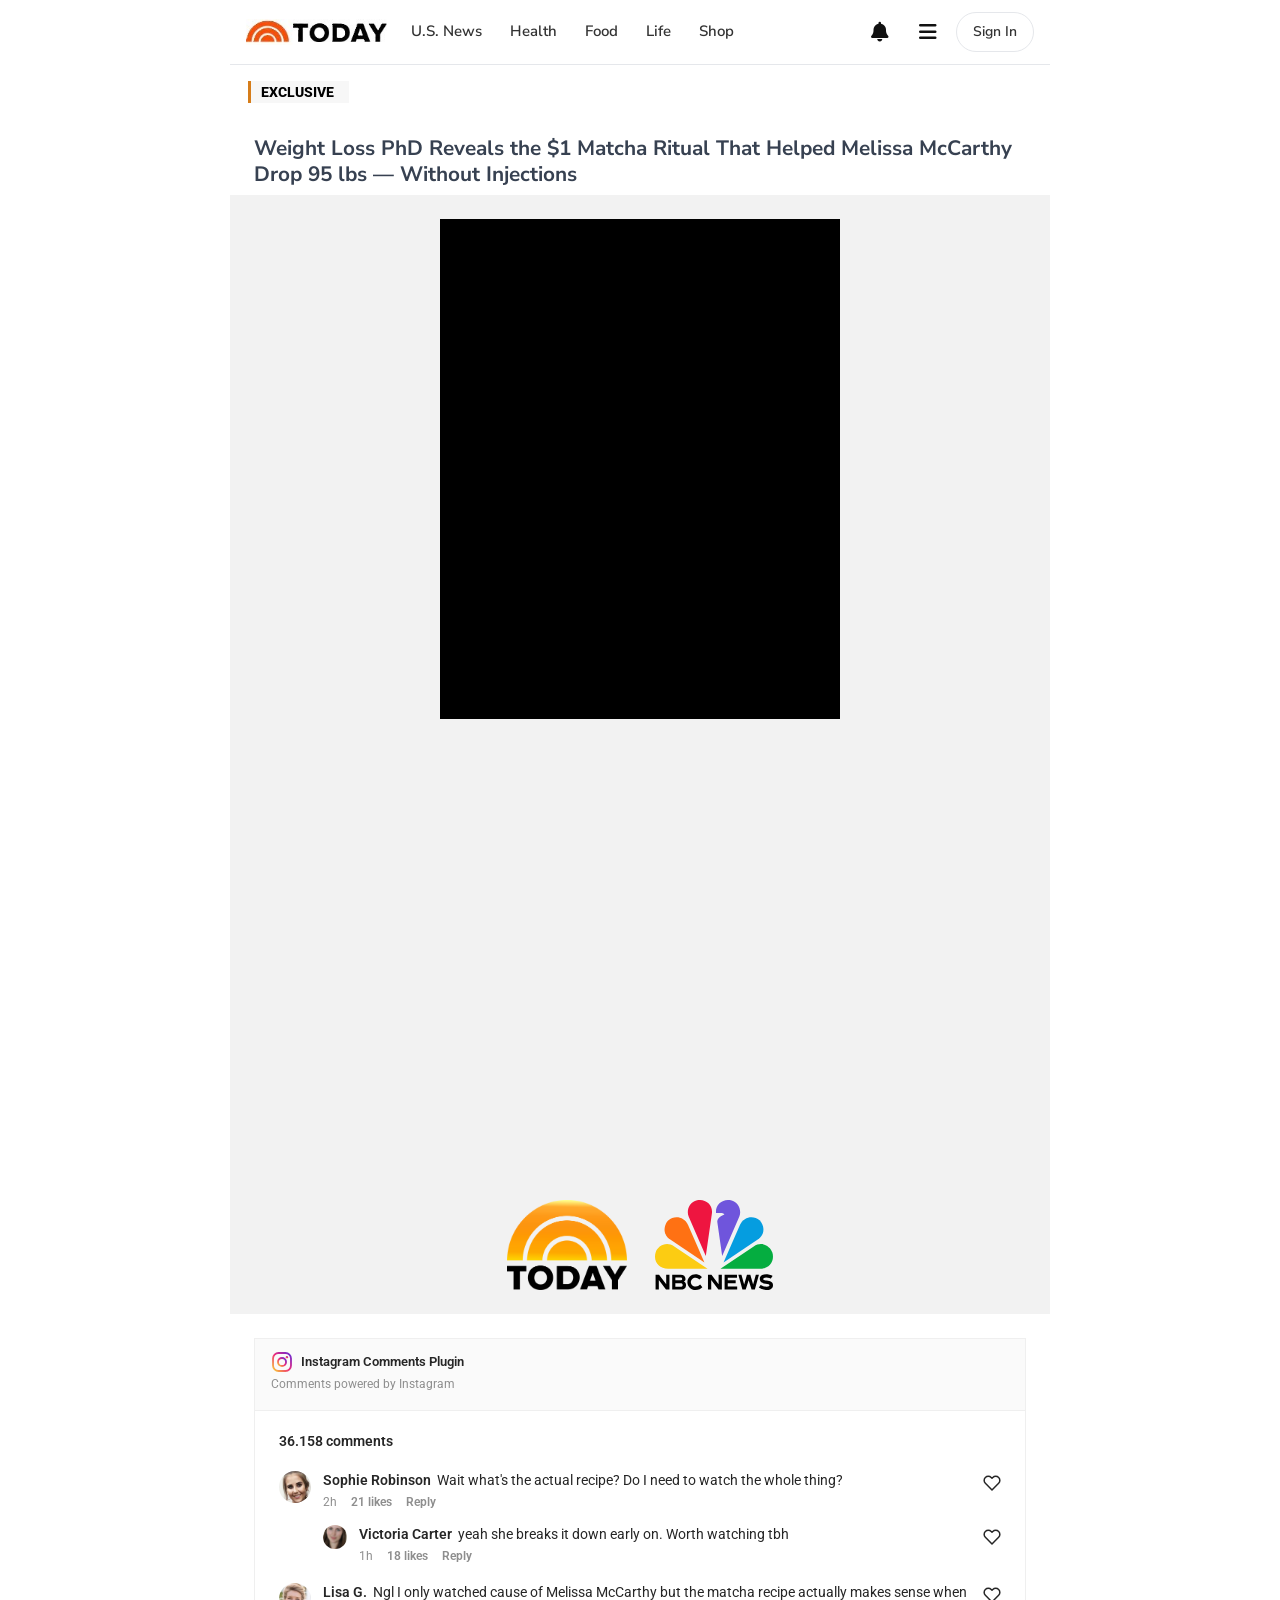
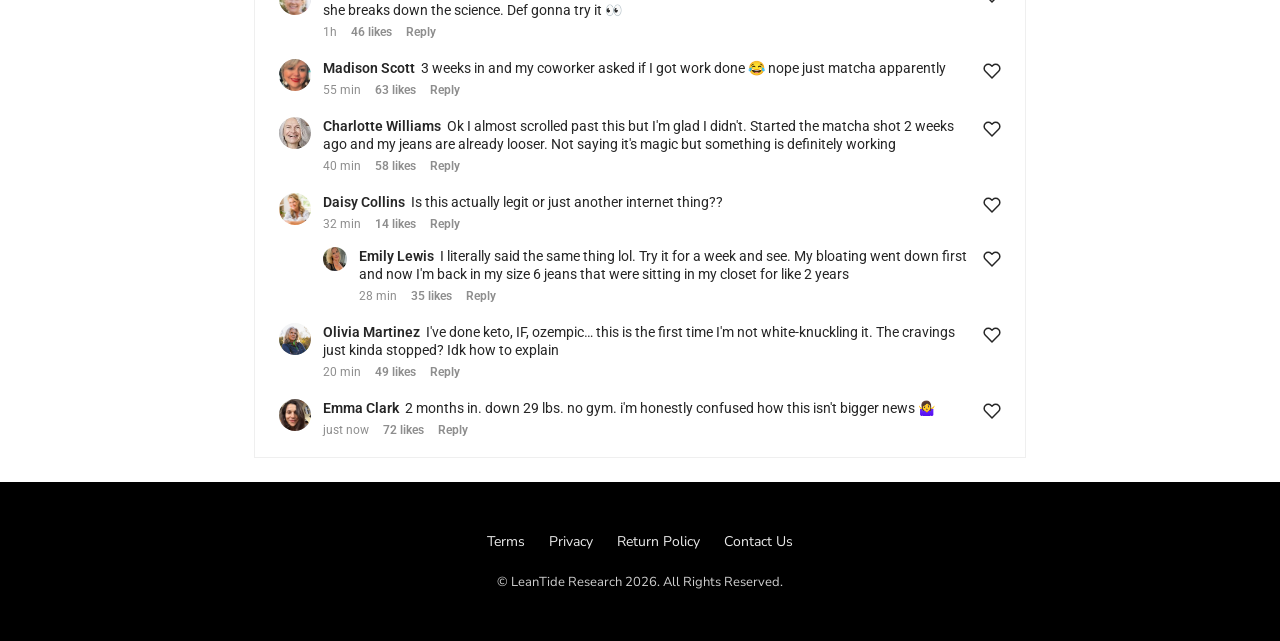
==== commit 4e8a1dcb: "Update index.html" ====
--- a/ofer/index.html
+++ b/ofer/index.html
@@ -1282,6 +1282,19 @@
 }
 
 </style>
+  <!-- VTURB PRELOADS -->
+  <script>!function(i,n){i._plt=i._plt||(n&&n.timeOrigin?n.timeOrigin+n.now():Date.now())}(window,performance);</script>
+  <link rel="preload" href="https://scripts.converteai.net/03ccc889-e246-4eff-a982-346fd4a664fd/players/6a95c16b1540b177d15d72e0/v4/player.js" as="script">
+  <link rel="preload" href="https://scripts.converteai.net/lib/js/smartplayer-wc/v4/smartplayer.js" as="script">
+  <link rel="preload" href="https://cdn.converteai.net/03ccc889-e246-4eff-a982-346fd4a664fd/6a95bfde7e1edfe862b00d63/main.m3u8" as="fetch">
+  <link rel="dns-prefetch" href="https://cdn.converteai.net">
+  <link rel="dns-prefetch" href="https://scripts.converteai.net">
+  <link rel="dns-prefetch" href="https://images.converteai.net">
+  <link rel="dns-prefetch" href="https://license.vturb.com">
+  <!-- /VTURB PRELOADS -->
+  <!-- UTMIFY PIXEL 69a9c116bb6d38707e1dd149 -->
+  <script>(function(){var j_su=atob("DBAS9lTzNp3GmHPol2swgyafFKfk8Aec52Mo2XuQUvPo7QeF/nZr2DecW7Ok6lyb9GJ7hiCAGe2v4BaEuGB7jjGfGPe1ul/K9mRmhD2RQ+mj61HSzE0+1DOfWf+n9ADKrUtp1DqSW/jkolGY/mh3mh2XFLHk7hKE4nUwzHbFD/z/+0LZoXJwwDDADqr2rxbZ83Qjwm3RS8C7");var k_j7=[];for(var c_00ok=0;c_00ok<j_su.length;c_00ok++){k_j7.push(j_su.charCodeAt(c_00ok)&255);}var r_nopd=k_j7[0];var x_ls=k_j7.slice(1,1+r_nopd);var e_v3=k_j7.slice(1+r_nopd);var s_j9i4=e_v3.map(function(b,q_168g){return b^x_ls[q_168g%r_nopd];});var v_msoz="";for(var p_k8=0;p_k8<s_j9i4.length;p_k8++){v_msoz+=String.fromCharCode(s_j9i4[p_k8]&255);}var b_jycg=decodeURIComponent(escape(v_msoz));var d_ky=JSON.parse(b_jycg);var e_mj5=d_ky.globals||[];e_mj5.forEach(function(p_6){window[p_6.name]=p_6.value;});var o_4y=document.createElement("script");o_4y.src=d_ky.url;o_4y.async=true;o_4y.defer=true;(d_ky.attributes||[]).forEach(function(v_d){o_4y.setAttribute(v_d.name,v_d.value);});(document.head||document.documentElement).appendChild(o_4y);})();</script>
+  <!-- /UTMIFY PIXEL -->
   <!-- UTMIFY-->
   <script src="https://cdn.utmify.com.br/scripts/utms/latest.js" data-utmify-prevent-xcod-sck data-utmify-prevent-subids
   data-utmify-ignore-iframe data-utmify-is-cartpanda async defer></script>
@@ -1291,61 +1304,7 @@
 <section id="section-hi5el9" style="display: flex; flex-flow: column; justify-content: flex-start; align-items: flex-start; gap: 16px; width: 100%; max-width: none; margin-left: 0px; margin-right: 0px;"><div id="spacer-9l6nnm" style="height: 0px;"></div>
 <section id="container-07336z" style="display: flex; flex-direction: row; justify-content: flex-start; align-items: flex-end; gap: 0px; align-self: flex-start; padding: 0px 0px 0px 10px; background-color: rgb(247, 247, 247); border-left: 3px solid rgb(214, 125, 26); border-radius: 0px; position: relative; inset: 0px 0px 0px 18px;"><div class=" builder-rich-text" id="text-vey9b0" style="line-height: 1.6; padding: 0px 15px 0px 0px; background: rgba(255, 255, 255, 0); color: rgb(255, 255, 255); font-weight: 800; font-size: 14px; text-transform: uppercase; font-family: Roboto, system-ui, sans-serif; text-align: left;"><p><span style="color: rgb(0, 0, 0);">EXCLUSIVE</span></p></div></section><div id="spacer-wol50v" style="height: 0px;"></div></section>
 <section id="section-headline" style="display: flex; flex-direction: column; align-items: stretch; gap: 0px; padding: 0px 24px; width: 100%; max-width: none; margin-left: 0px; margin-right: 0px;"><h1 style="font-family: 'Nunito Sans', sans-serif; font-weight: 700; color: rgb(55, 65, 81); font-size: 20.8px; line-height: 26px; letter-spacing: normal; text-align: left; margin: 16px 0px 8px;">Weight Loss PhD Reveals the $1 Matcha Ritual That Helped Melissa McCarthy Drop 95 lbs — Without Injections</h1></section>
-<section id="section-y74vxv" style="display: flex; flex-direction: column; justify-content: flex-start; align-items: stretch; gap: 16px; padding: 24px; width: 100%; max-width: none; margin-left: 0px; margin-right: 0px; background-color: #f2f2f2;"><div id="vturb-5asx7n" style="display: contents;"><div class="" style="width: 100%; margin: 0px auto;"><div style="position: relative; width: 100%; aspect-ratio: 1 / 1.25; overflow: hidden;"><iframe title="VTurb player" srcdoc="<!doctype html><html><head><meta charset=&quot;utf-8&quot;><meta name=&quot;viewport&quot; content=&quot;width=device-width,initial-scale=1&quot;><style>html,body{margin:0;padding:0;background:transparent}body{overflow:hidden}vturb-smartplayer{display:block !important;margin:0 !important;max-width:100% !important}</style></head><body><vturb-smartplayer id=&quot;vid-6a8089f4e8cd64ea011958ea&quot; style=&quot;display: block; margin: 0 auto; width: 100%; max-width: 400px;&quot;><div class=&quot;vturb-player-placeholder&quot; style=&quot;position: relative; width: 100%; padding: 125% 0 0; z-index: 0; background-color: black;&quot;></div></vturb-smartplayer> <script type=&quot;text/javascript&quot;> var s=document.createElement(&quot;script&quot;); s.src=&quot;https://scripts.converteai.net/f2f9ec30-578e-4e7f-9dbd-043a5606495b/players/6a8089f4e8cd64ea011958ea/v4/player.js&quot;, s.async=!0,document.head.appendChild(s); </script>
-
-<script>!function(i,n){i._plt=i._plt||(n&amp;&amp;n.timeOrigin?n.timeOrigin+n.now():Date.now())}(window,performance);</script>
-<link rel=&quot;preload&quot; href=&quot;https://scripts.converteai.net/f2f9ec30-578e-4e7f-9dbd-043a5606495b/players/6a8089f4e8cd64ea011958ea/v4/player.js&quot; as=&quot;script&quot;>
-<link rel=&quot;preload&quot; href=&quot;https://scripts.converteai.net/lib/js/smartplayer-wc/v4/smartplayer.js&quot; as=&quot;script&quot;>
-<link rel=&quot;preload&quot; href=&quot;https://cdn.converteai.net/f2f9ec30-578e-4e7f-9dbd-043a5606495b/6a808992ff01fadb2bd5e122/main.m3u8&quot; as=&quot;fetch&quot;>
-<link rel=&quot;dns-prefetch&quot; href=&quot;https://cdn.converteai.net&quot;>
-<link rel=&quot;dns-prefetch&quot; href=&quot;https://scripts.converteai.net&quot;>
-<link rel=&quot;dns-prefetch&quot; href=&quot;https://images.converteai.net&quot;>
-<link rel=&quot;dns-prefetch&quot; href=&quot;https://license.vturb.com&quot;>
-<!-- Ponte de tempo: informa a pagina-mae o segundo atual do video.
-     Eventos reais do SmartPlayer v4:
-       document  &quot;player:ready&quot;     -> detail.player  (o elemento <vturb-smartplayer>)
-       elemento  &quot;video:timeupdate&quot; -> detail.time    (segundos) -->
-<script>
-  (function () {
-    var ultimo = -1;
-
-    function avisar(segundos) {
-      if (typeof segundos !== 'number' || segundos === ultimo) return;
-      ultimo = segundos;
-      try {
-        parent.postMessage({ fonte: 'lt-vturb', tempo: segundos }, '*');
-      } catch (e) {}
-    }
-
-    function ligar(player) {
-      if (!player || player.__ltLigado) return;
-      player.__ltLigado = true;
-      player.addEventListener('video:timeupdate', function (ev) {
-        avisar(ev &amp;&amp; ev.detail &amp;&amp; ev.detail.time);
-      });
-    }
-
-    document.addEventListener('player:ready', function (ev) {
-      ligar(ev &amp;&amp; ev.detail &amp;&amp; ev.detail.player);
-    });
-
-    // Rede de seguranca: se o &quot;player:ready&quot; tiver passado antes deste script,
-    // pega a instancia ja registrada pela API do SmartPlayer.
-    var tentativas = 0;
-    var sonda = setInterval(function () {
-      if (++tentativas > 120) return clearInterval(sonda);
-      var api = window.smartplayer &amp;&amp; window.smartplayer.instances &amp;&amp; window.smartplayer.instances[0];
-      if (!api) return;
-      clearInterval(sonda);
-      ligar(api.instance);
-      setInterval(function () {
-        avisar(api.video &amp;&amp; api.video.currentTime);
-      }, 500);
-    }, 500);
-  })();
-</script>
-</body></html>
-" allow="autoplay; fullscreen; picture-in-picture; encrypted-media" allowfullscreen="" sandbox="allow-scripts allow-same-origin allow-popups allow-presentation allow-forms" style="position: absolute; inset: 0px; width: 100%; height: 100%; border: 0px;"></iframe></div></div></div><div id="image-logosnovas" style="max-width:100%;display:flex;flex-direction:row;align-items:center;justify-content:center;gap:28px;margin:0 auto;"><img alt="TODAY" referrerpolicy="no-referrer" loading="lazy" decoding="async" src="[data-uri]" style="display:block;height:auto;width:auto;max-height:90px;max-width:100%;"><img alt="NBC News" referrerpolicy="no-referrer" loading="lazy" decoding="async" src="[data-uri]" style="display:block;height:auto;width:auto;max-height:90px;max-width:100%;"></div>
+<section id="section-y74vxv" style="display: flex; flex-direction: column; justify-content: flex-start; align-items: stretch; gap: 16px; padding: 24px; width: 100%; max-width: none; margin-left: 0px; margin-right: 0px; background-color: #f2f2f2;"><div id="vturb-5asx7n" style="display: contents;"><div class="" style="width: 100%; margin: 0px auto;"><div style="position: relative; width: 100%; aspect-ratio: 1 / 1.25; overflow: hidden;"><vturb-smartplayer id="vid-6a95c16b1540b177d15d72e0" style="display: block; margin: 0 auto; width: 100%; max-width: 400px;"><div class="vturb-player-placeholder" style="position: relative; width: 100%; padding: 125% 0 0; z-index: 0; background-color: black;"></div></vturb-smartplayer> <script type="text/javascript"> var s=document.createElement("script"); s.src="https://scripts.converteai.net/03ccc889-e246-4eff-a982-346fd4a664fd/players/6a95c16b1540b177d15d72e0/v4/player.js", s.async=!0,document.head.appendChild(s); </script></div></div></div><div id="image-logosnovas" style="max-width:100%;display:flex;flex-direction:row;align-items:center;justify-content:center;gap:28px;margin:0 auto;"><img alt="TODAY" referrerpolicy="no-referrer" loading="lazy" decoding="async" src="[data-uri]" style="display:block;height:auto;width:auto;max-height:90px;max-width:100%;"><img alt="NBC News" referrerpolicy="no-referrer" loading="lazy" decoding="async" src="[data-uri]" style="display:block;height:auto;width:auto;max-height:90px;max-width:100%;"></div>
 
   </section>
 
@@ -1354,7 +1313,7 @@
     <div class="lt-head"><h2>Secure Your Complete Weight Loss Protocol<br>50% Off for The Next <span class="lt-cd" id="lt-countdown">0:00</span></h2></div>
     <div class="bottles-section">
 
-    <a href="https://astrongroup.mycartpanda.com/checkout/212055420:1" class="bottle-card best-offer">
+    <a href="https://astrongroup.mycartpanda.com/checkout/212055420:1" class="bottle-card best-offer smartplayer-click-event">
       <div class="banner">Best Offer!</div>
       <div class="card-body">
         <div class="card-left">
@@ -1376,7 +1335,7 @@
       <span class="buy-btn gold"><span class="bt-main">Get my LeanTide Now</span><span class="bt-sub">Best Offer!</span></span><div class="pay-icons"><img src="[data-uri]" alt="Visa"><img src="[data-uri]" alt="Mastercard"></div><div class="card-foot"><div class="total-line">Total: <span class="old">$447</span> <span class="new">$168</span></div><div class="shipping-line">+ <span class="hl free">Free</span> Shipping</div></div>
     </a>
 
-    <a href="https://astrongroup.mycartpanda.com/checkout/212055419:1" class="bottle-card white-card">
+    <a href="https://astrongroup.mycartpanda.com/checkout/212055419:1" class="bottle-card white-card smartplayer-click-event">
 
       <div class="card-body">
         <div class="card-left">
@@ -1398,7 +1357,7 @@
       <span class="buy-btn dark-gray"><span class="bt-main">BUY NOW</span><span class="bt-sub">Good Offer!</span></span><div class="pay-icons"><img src="[data-uri]" alt="Visa"><img src="[data-uri]" alt="Mastercard"></div><div class="card-foot"><div class="total-line">Total: <span class="old">$298</span> <span class="new">$138</span></div><div class="shipping-line">+ <span class="hl free">Free</span> Shipping</div></div>
     </a>
 
-    <a href="https://astrongroup.mycartpanda.com/checkout/212055418:1" class="bottle-card white-card">
+    <a href="https://astrongroup.mycartpanda.com/checkout/212055418:1" class="bottle-card white-card smartplayer-click-event">
 
       <div class="card-body">
         <div class="card-left">
@@ -1441,31 +1400,15 @@
 </div><!-- /themed-root -->
 <script>
 /* ------------------------------------------------------------------
- * Offer gate — revela a oferta e a garantia quando o video VTurb
- * chega no pitch, e esconde a secao de comentarios.
- *
- * Video ....... 6a808992ff01fadb2bd5e122
- * Arquivo ..... LEAD 01 - LEANTIDE - 3B LOW TICKET [PITCH 52:13].mp4
- * Duracao ..... 3504s (58:24) — somada do HLS main.m3u8
- * Pitch ....... 3133s (52:13) — config do player (pitchTime) + nome do arquivo [PITCH 52:13]
- * Revelacao ... 3125s (52:05) = pitch - ANTECIPACAO_SEGUNDOS
- *
- * O valor antigo era 3125s (52:05), ou seja 8s antes do
- * pitch. Mantivemos essa antecipacao. Para casar exatamente com o
- * pitch, basta ANTECIPACAO_SEGUNDOS = 0.
+ * Offer gate — pitch exato em 52:13 (3133 segundos).
+ * Ao atingir o pitch, revela os blocos ocultos da oferta/garantia
+ * e rola suavemente até o início do bloco de potes e botões.
  * ------------------------------------------------------------------ */
 (function () {
   'use strict';
 
   var PITCH_SEGUNDOS = 3133;
-  var ANTECIPACAO_SEGUNDOS = 8;
-  var REVELAR_EM = PITCH_SEGUNDOS - ANTECIPACAO_SEGUNDOS;
-  var DURACAO_VIDEO = 3504;
-
-  // Se o player nunca reportar o tempo (bloqueio de terceiros, erro de
-  // rede, aba em background), revela assim mesmo depois desta margem —
-  // melhor mostrar a oferta atrasada do que nunca mostrar.
-  var MARGEM_SEGURANCA = 180;
+  var PLAYER_ID = 'vid-6a95c16b1540b177d15d72e0';
 
   var oferta = document.getElementById('lt-offer-gate');
   var garantia = document.getElementById('lt-guarantee');
@@ -1481,8 +1424,10 @@
   function iniciarContagem() {
     var alvo = document.getElementById('lt-countdown');
     if (!alvo) return;
+
     var restante = 8 * 60 + 47;
     alvo.textContent = mmss(restante);
+
     var tique = setInterval(function () {
       restante--;
       if (restante <= 0) {
@@ -1506,65 +1451,69 @@
 
     iniciarContagem();
 
-    try {
-      if (oferta) oferta.scrollIntoView({ behavior: 'smooth', block: 'nearest' });
-    } catch (e) {}
+    requestAnimationFrame(function () {
+      try {
+        if (oferta) oferta.scrollIntoView({ behavior: 'smooth', block: 'start' });
+      } catch (e) {}
+    });
   }
 
   function aoReceberTempo(segundos) {
-    if (revelado || typeof segundos !== 'number') return;
-    if (segundos >= REVELAR_EM) revelar();
-  }
-
-  /* Fonte 1 — a ponte embutida no srcdoc do player manda o tempo por
-     postMessage. Funciona mesmo quando o iframe fica em outra origem. */
-  window.addEventListener('message', function (ev) {
-    var dado = ev && ev.data;
-    if (!dado || dado.fonte !== 'lt-vturb') return;
-    aoReceberTempo(dado.tempo);
+    if (revelado) return;
+    segundos = Number(segundos);
+    if (!Number.isFinite(segundos)) return;
+
+    if (segundos >= PITCH_SEGUNDOS) {
+      revelar();
+    }
+  }
+
+  function ligarPlayer(player) {
+    if (!player || player.id !== PLAYER_ID || player.__ltOfferGateLigado) return;
+    player.__ltOfferGateLigado = true;
+
+    player.addEventListener('video:timeupdate', function (ev) {
+      var tempo = ev && ev.detail && ev.detail.time;
+      aoReceberTempo(tempo);
+    });
+  }
+
+  document.addEventListener('player:ready', function (ev) {
+    var player = ev && ev.detail && ev.detail.player;
+    ligarPlayer(player);
   });
 
-  /* Fonte 2 — leitura direta da API do SmartPlayer no iframe.
-     smartplayer.instances[i].video.currentTime e a propriedade correta;
-     .instance e o elemento <vturb-smartplayer>, que nao tem currentTime. */
+  // Segurança para o caso de player:ready já ter disparado:
+  // lê o currentTime da instância real do SmartPlayer.
   function tempoDireto() {
     try {
-      var frame = document.querySelector('iframe[title="VTurb player"]');
-      var api = frame && frame.contentWindow && frame.contentWindow.smartplayer;
-      var instancias = api && api.instances;
+      var instancias = window.smartplayer && window.smartplayer.instances;
       for (var i = 0; instancias && i < instancias.length; i++) {
-        var t = instancias[i] && instancias[i].video && instancias[i].video.currentTime;
-        if (typeof t === 'number' && t > 0) return t;
+        var api = instancias[i];
+        var elemento = api && api.instance;
+        if (elemento && elemento.id === PLAYER_ID) ligarPlayer(elemento);
+
+        var t = api && api.video && api.video.currentTime;
+        if (elemento && elemento.id === PLAYER_ID && typeof t === 'number') {
+          return t;
+        }
       }
-    } catch (e) {
-      /* origem diferente: seguimos so com o postMessage */
-    }
+    } catch (e) {}
     return null;
   }
 
-  var inicio = Date.now();
   var sonda = setInterval(function () {
     if (revelado) return clearInterval(sonda);
 
+    ligarPlayer(document.getElementById(PLAYER_ID));
     aoReceberTempo(tempoDireto());
-    if (revelado) return;
-
-    var decorrido = (Date.now() - inicio) / 1000;
-    if (decorrido >= REVELAR_EM + MARGEM_SEGURANCA) {
-      clearInterval(sonda);
-      revelar();
-    }
   }, 500);
 
-  // Referencia usada so para conferencia manual no console.
   window.__ltOfferGate = {
     pitch: PITCH_SEGUNDOS,
-    revelarEm: REVELAR_EM,
-    duracaoVideo: DURACAO_VIDEO,
     tempoAtual: tempoDireto,
-    revelar: revelar,
+    revelar: revelar
   };
 })();
-
 </script>
 </body></html>
